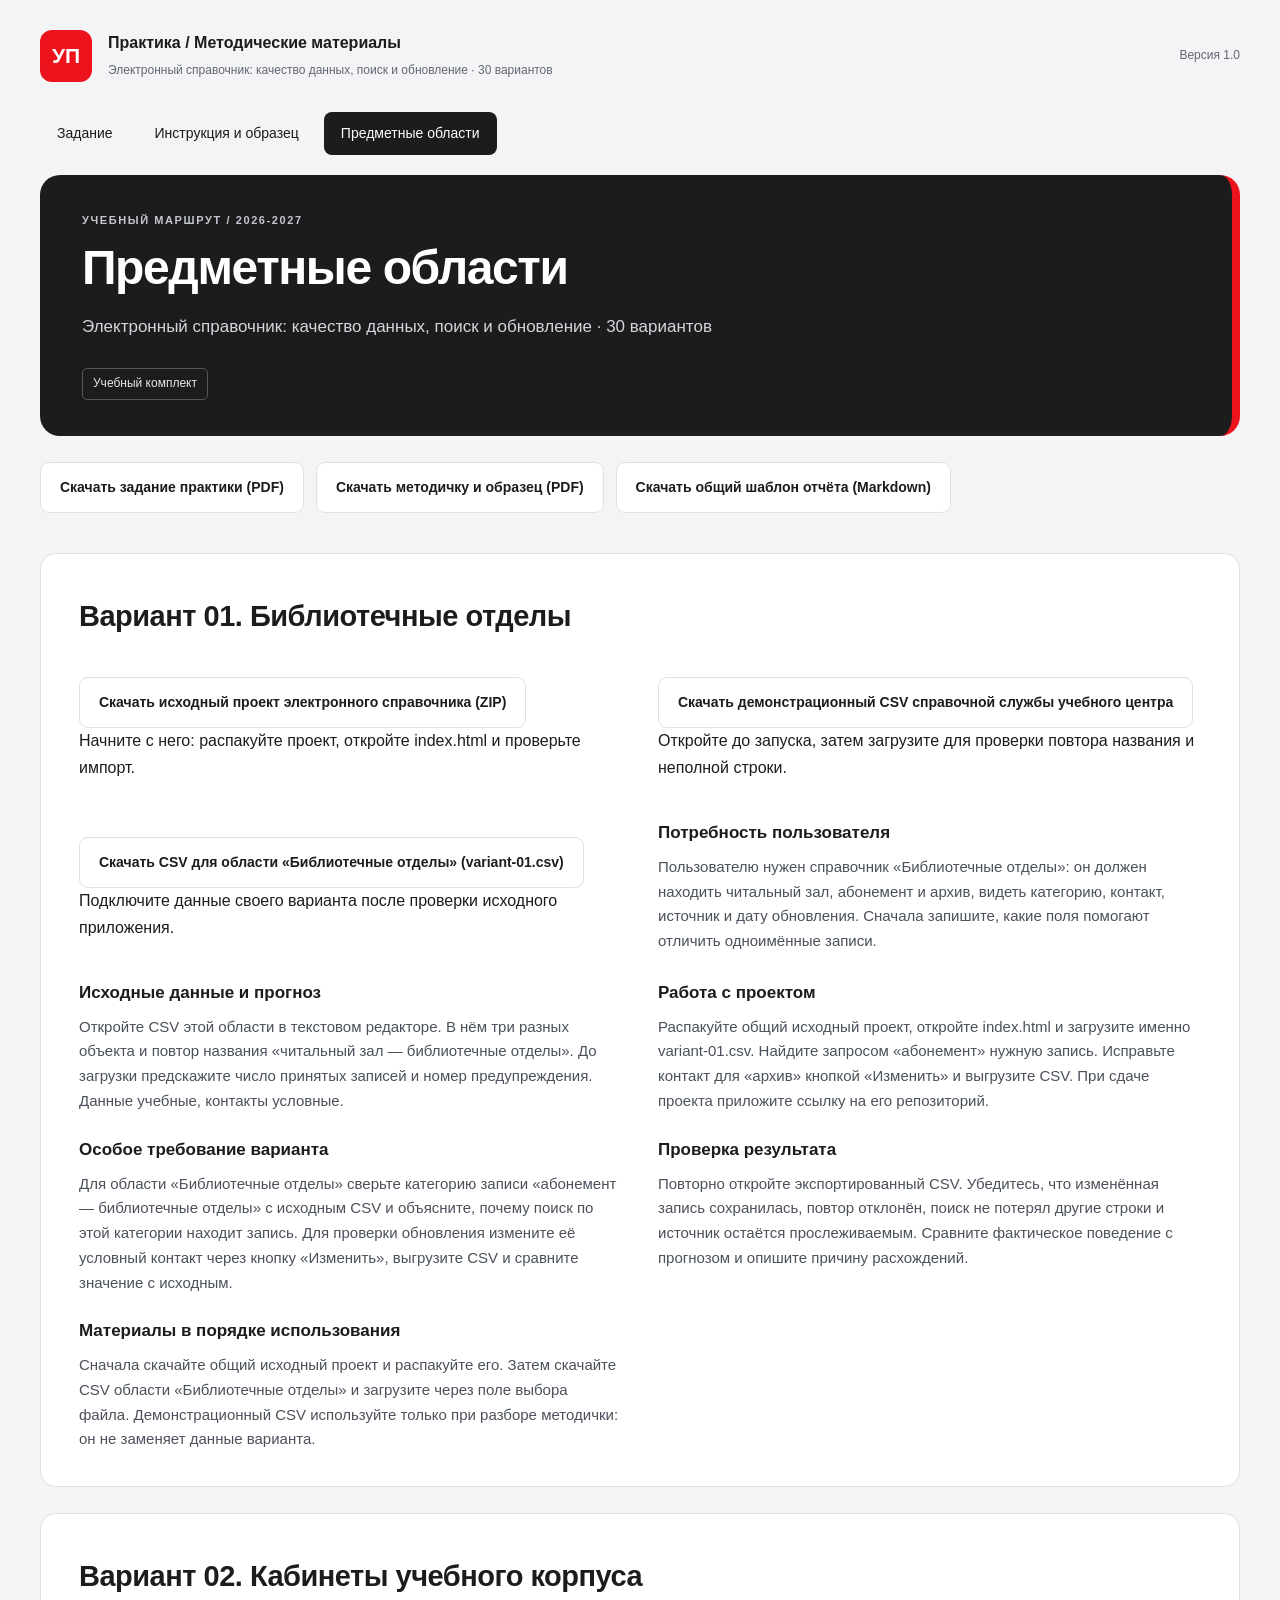
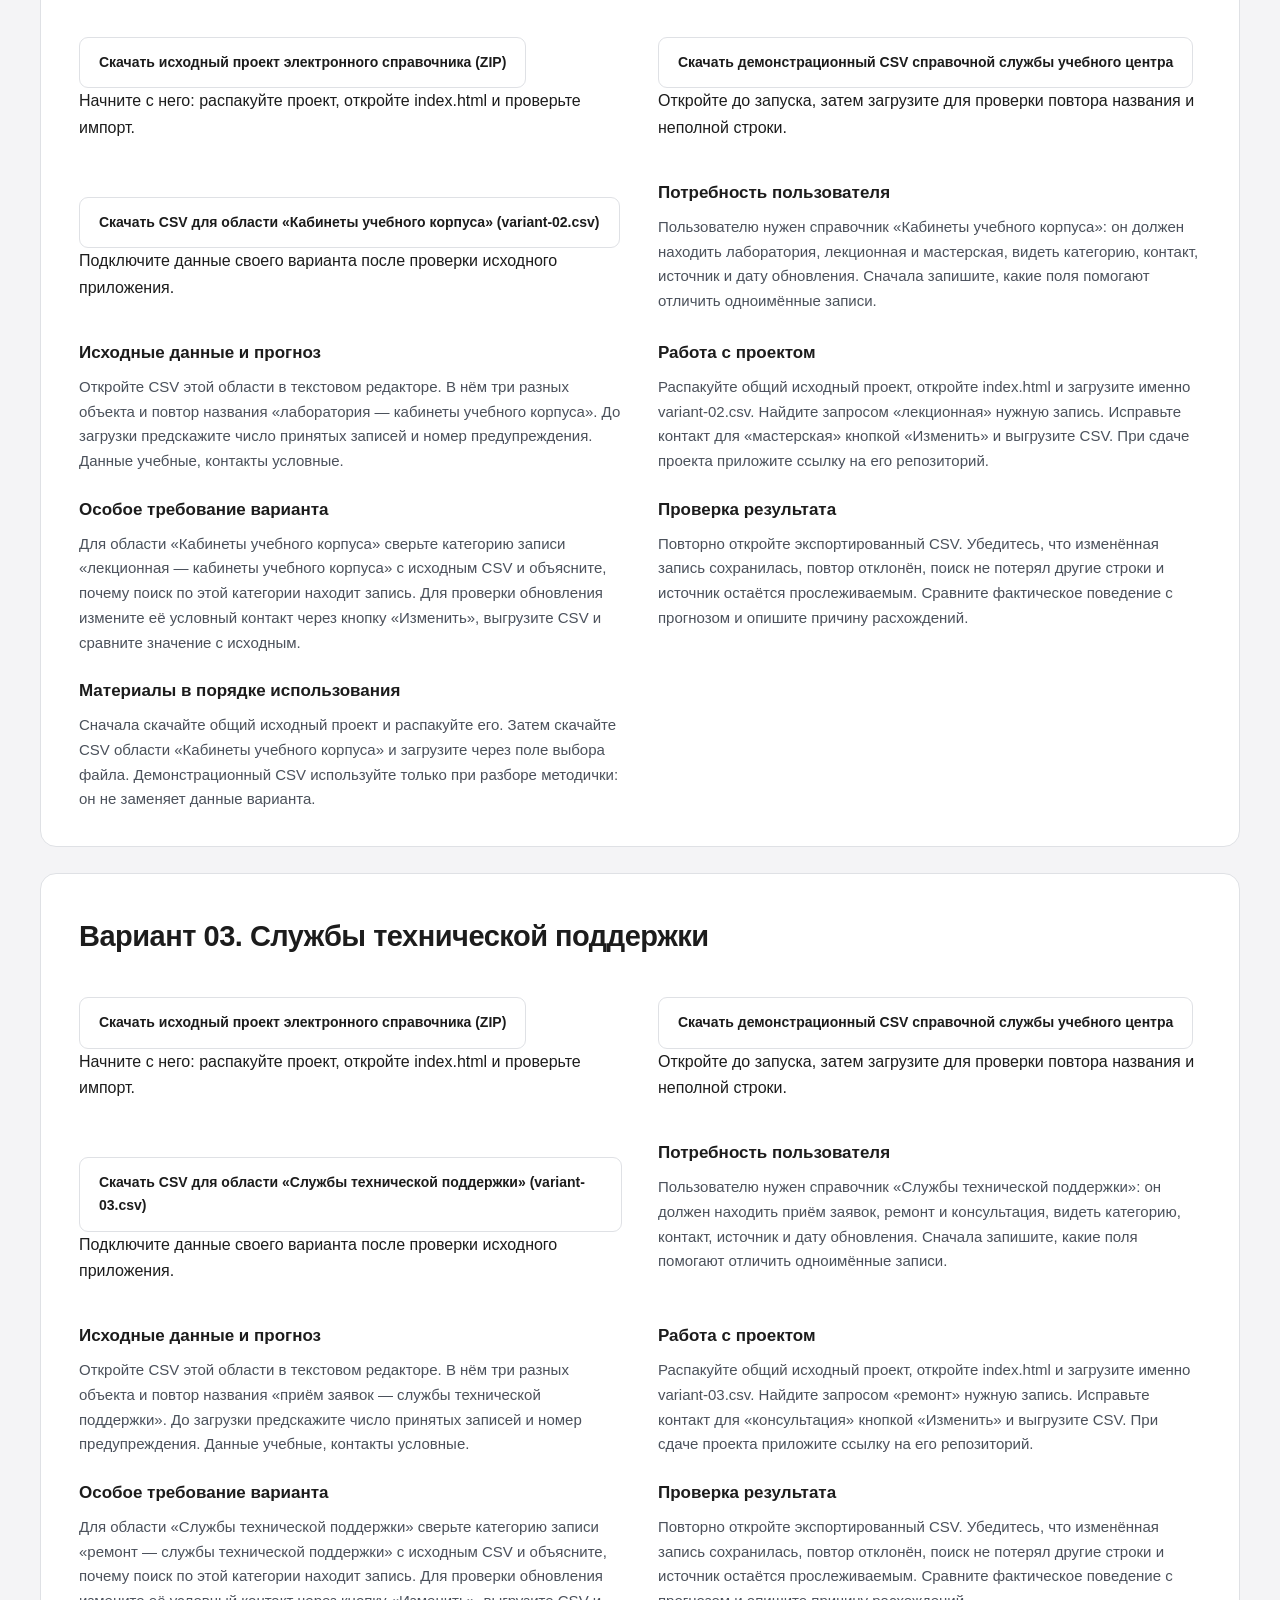
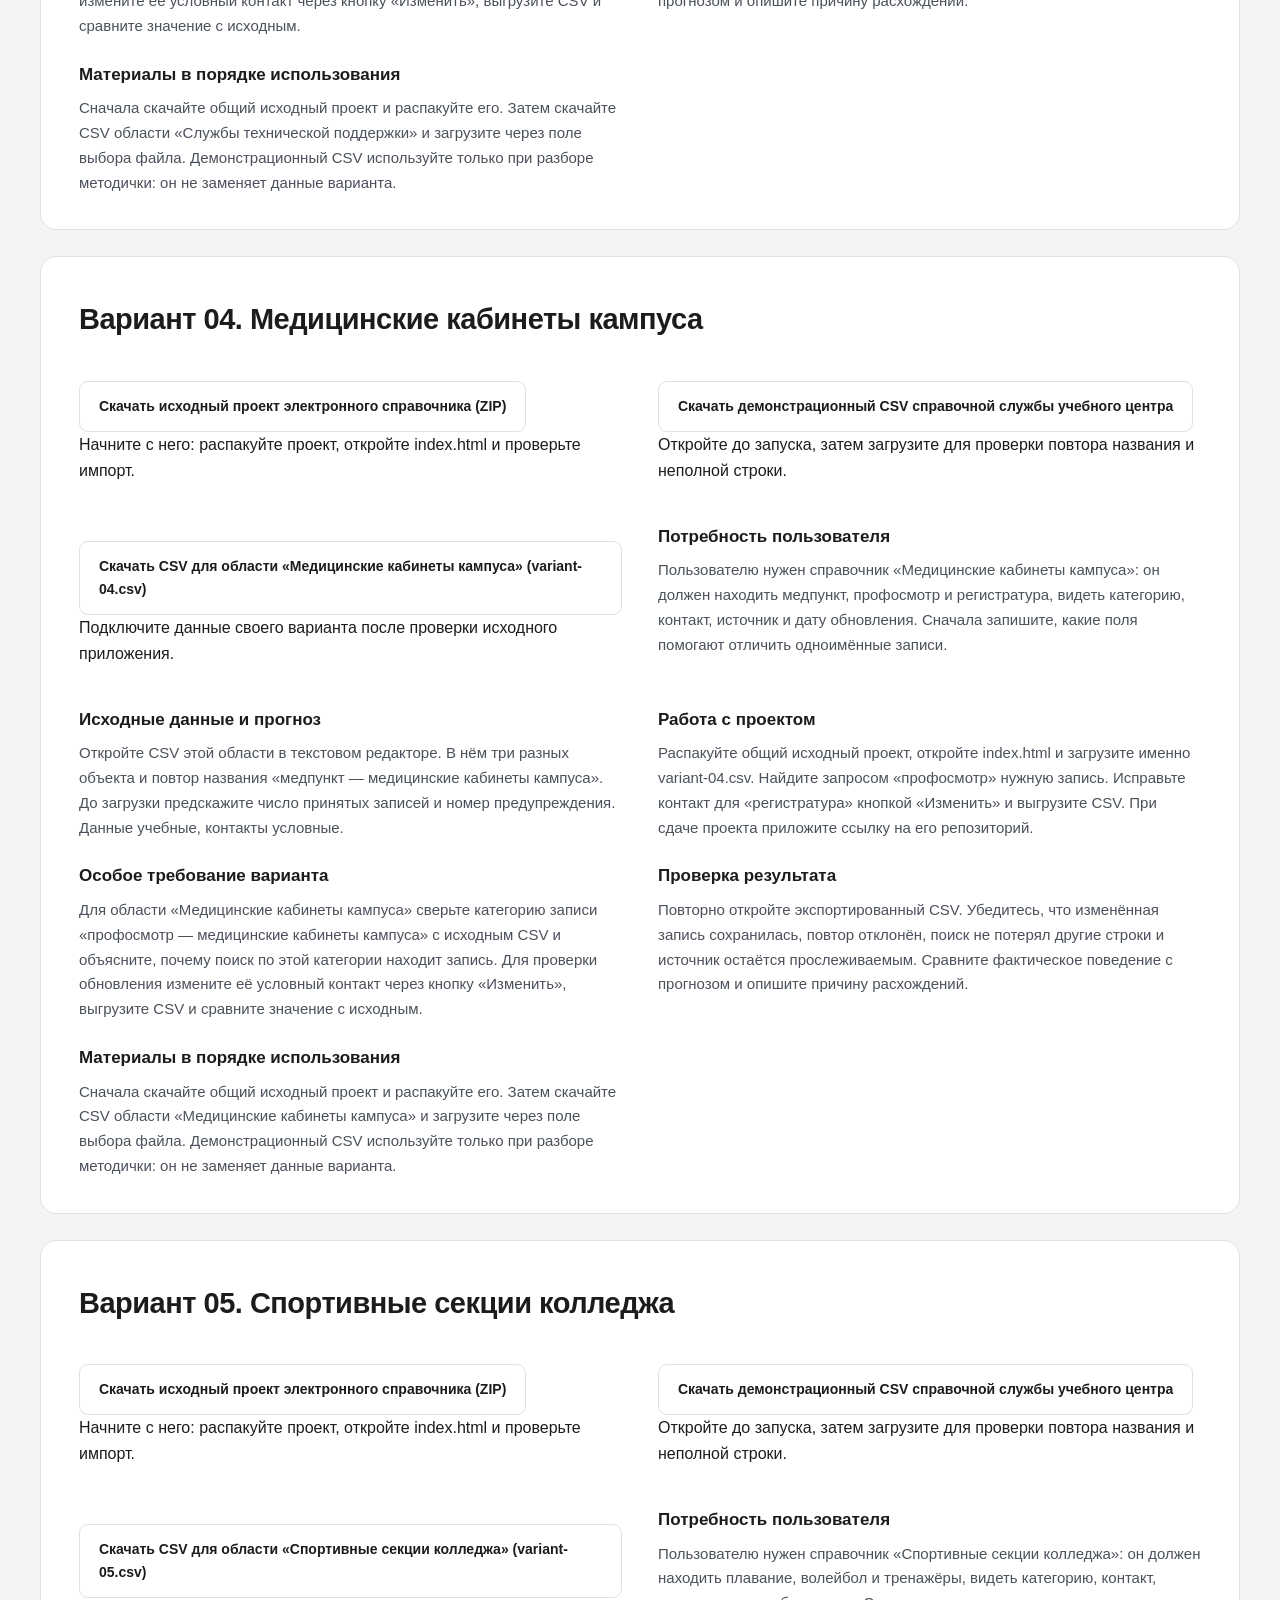
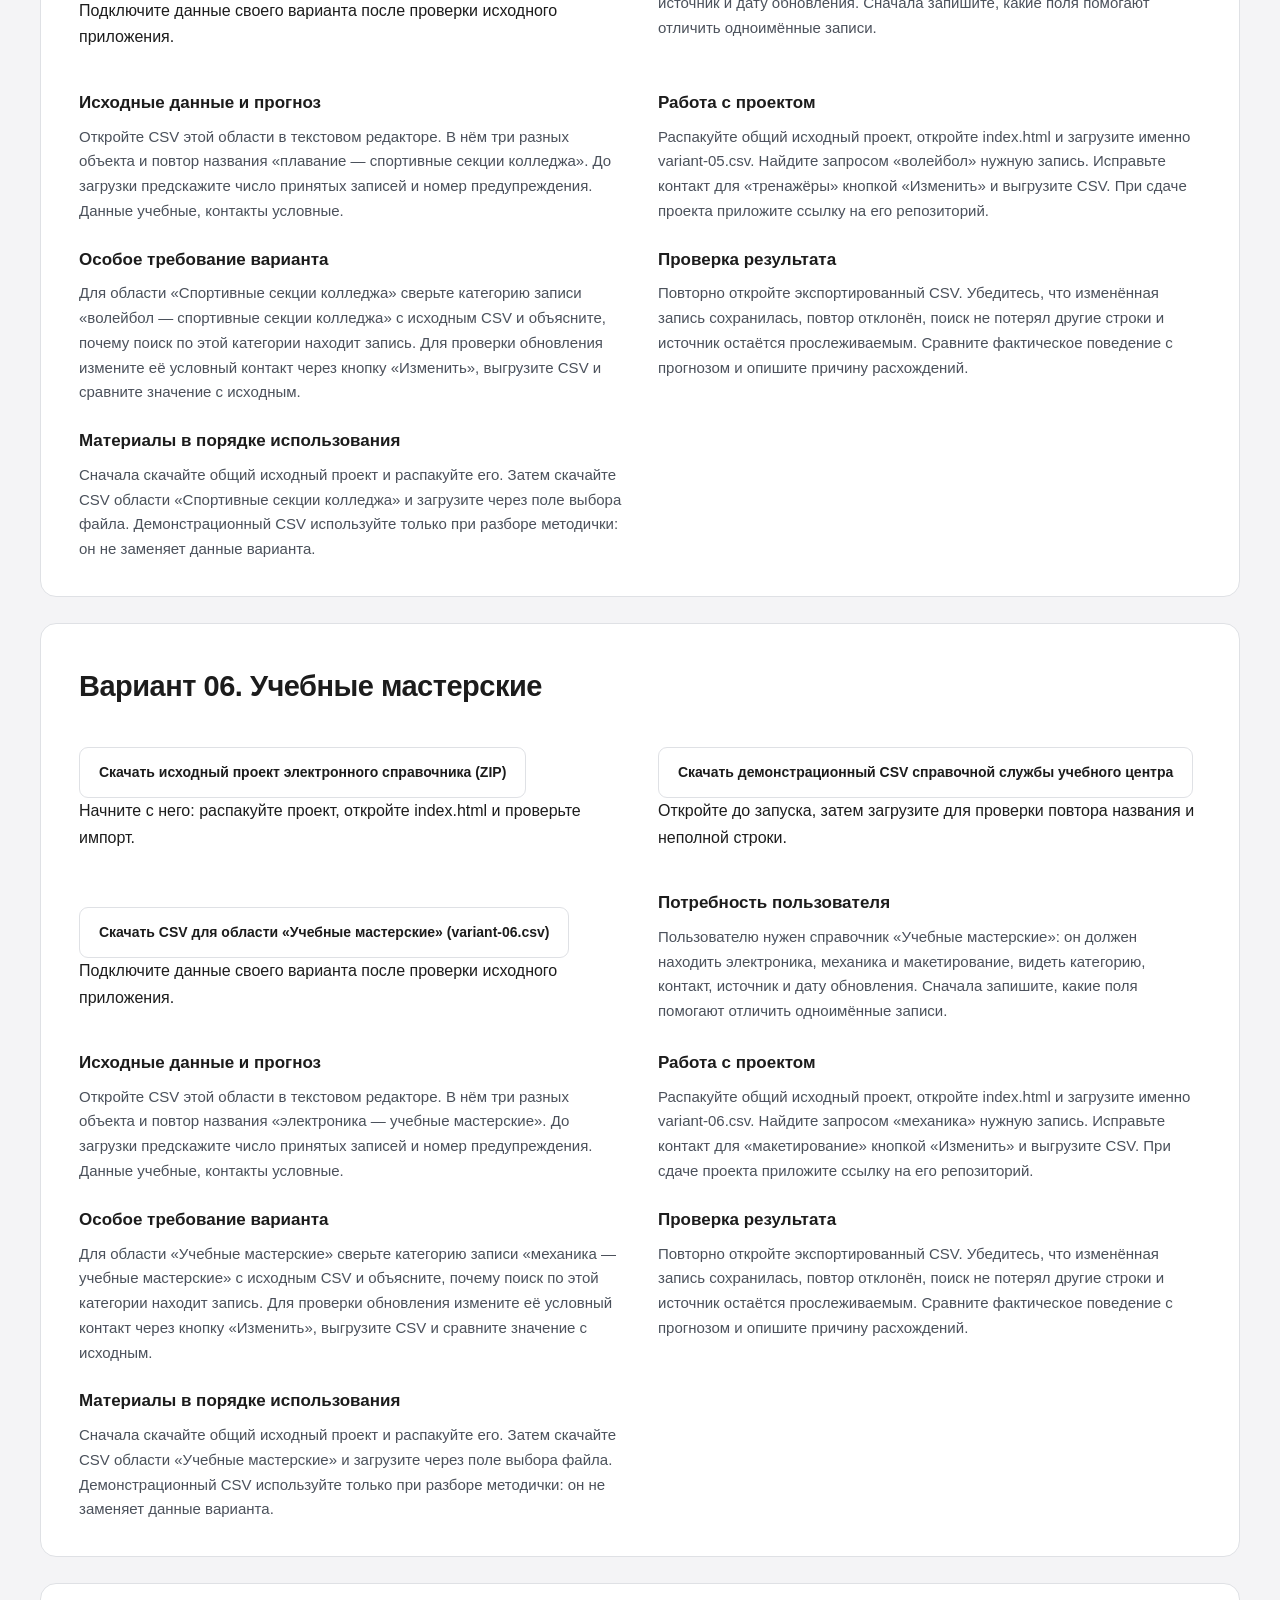
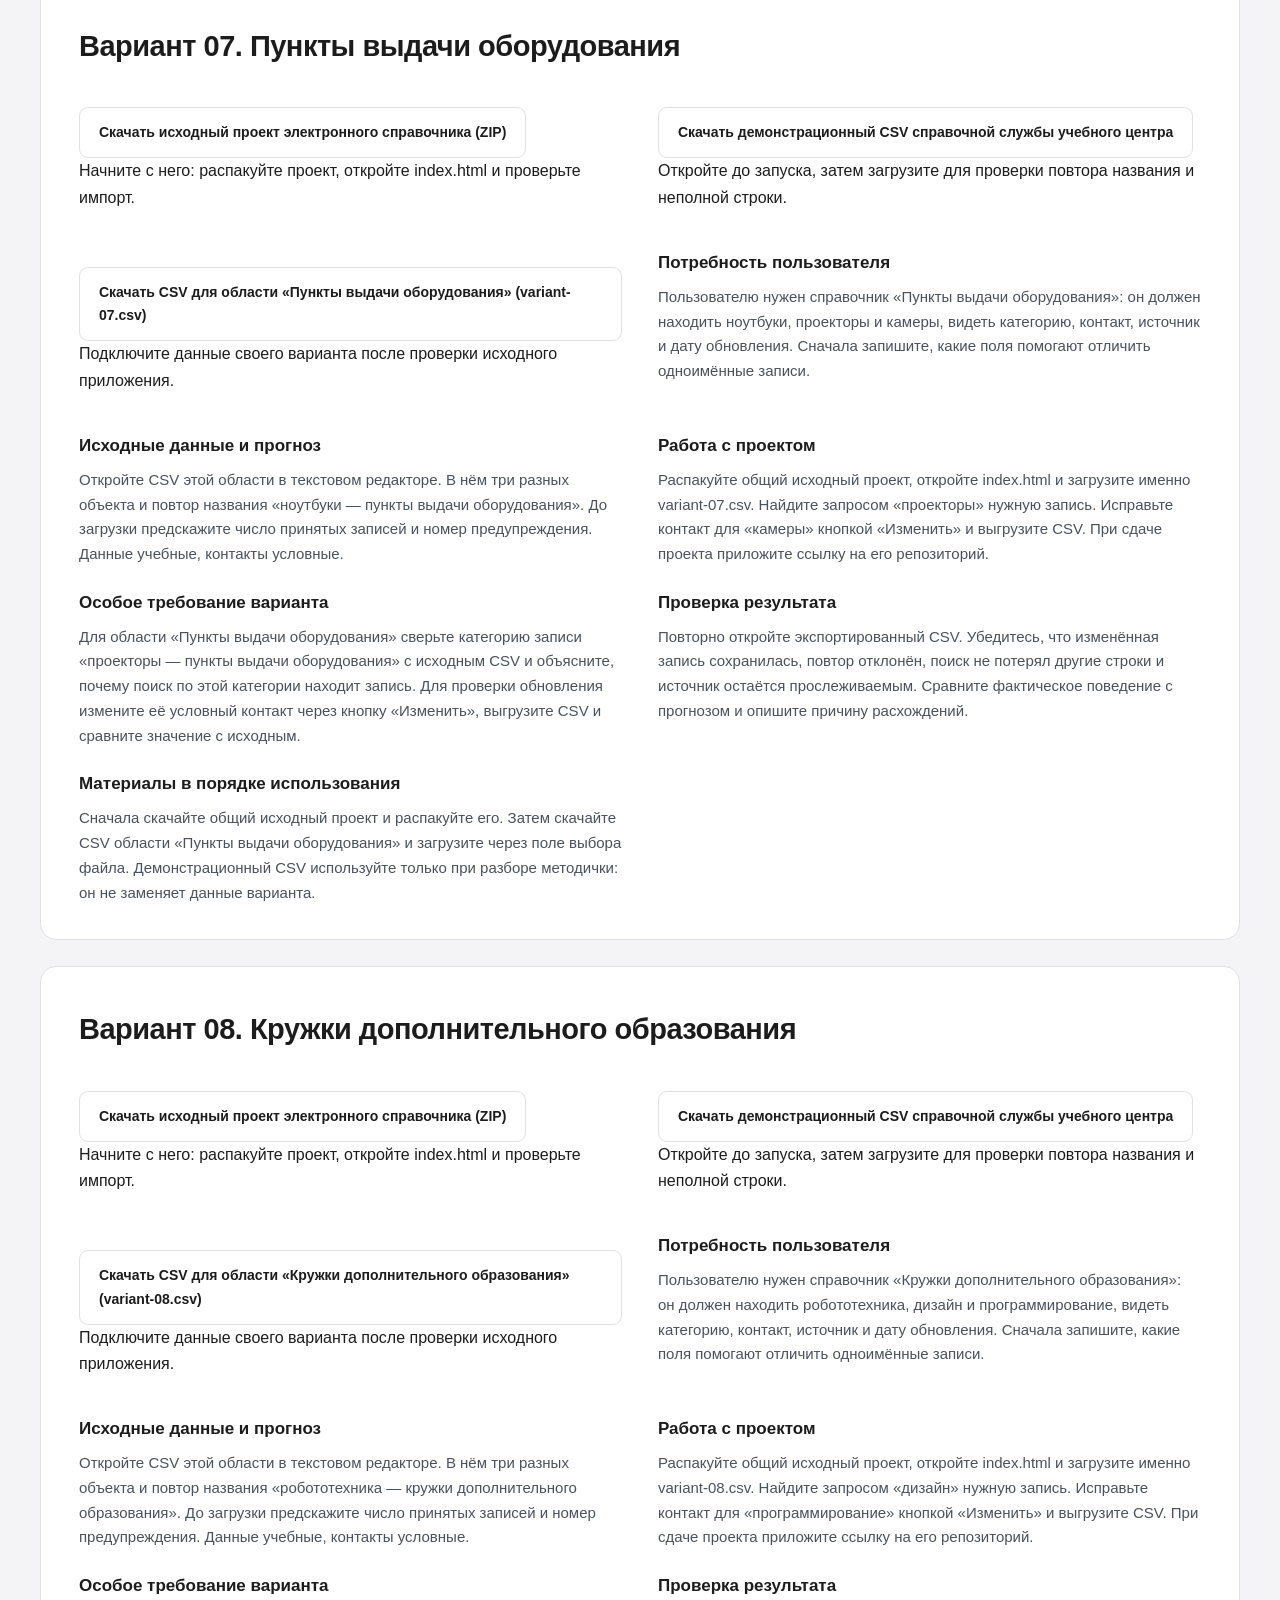
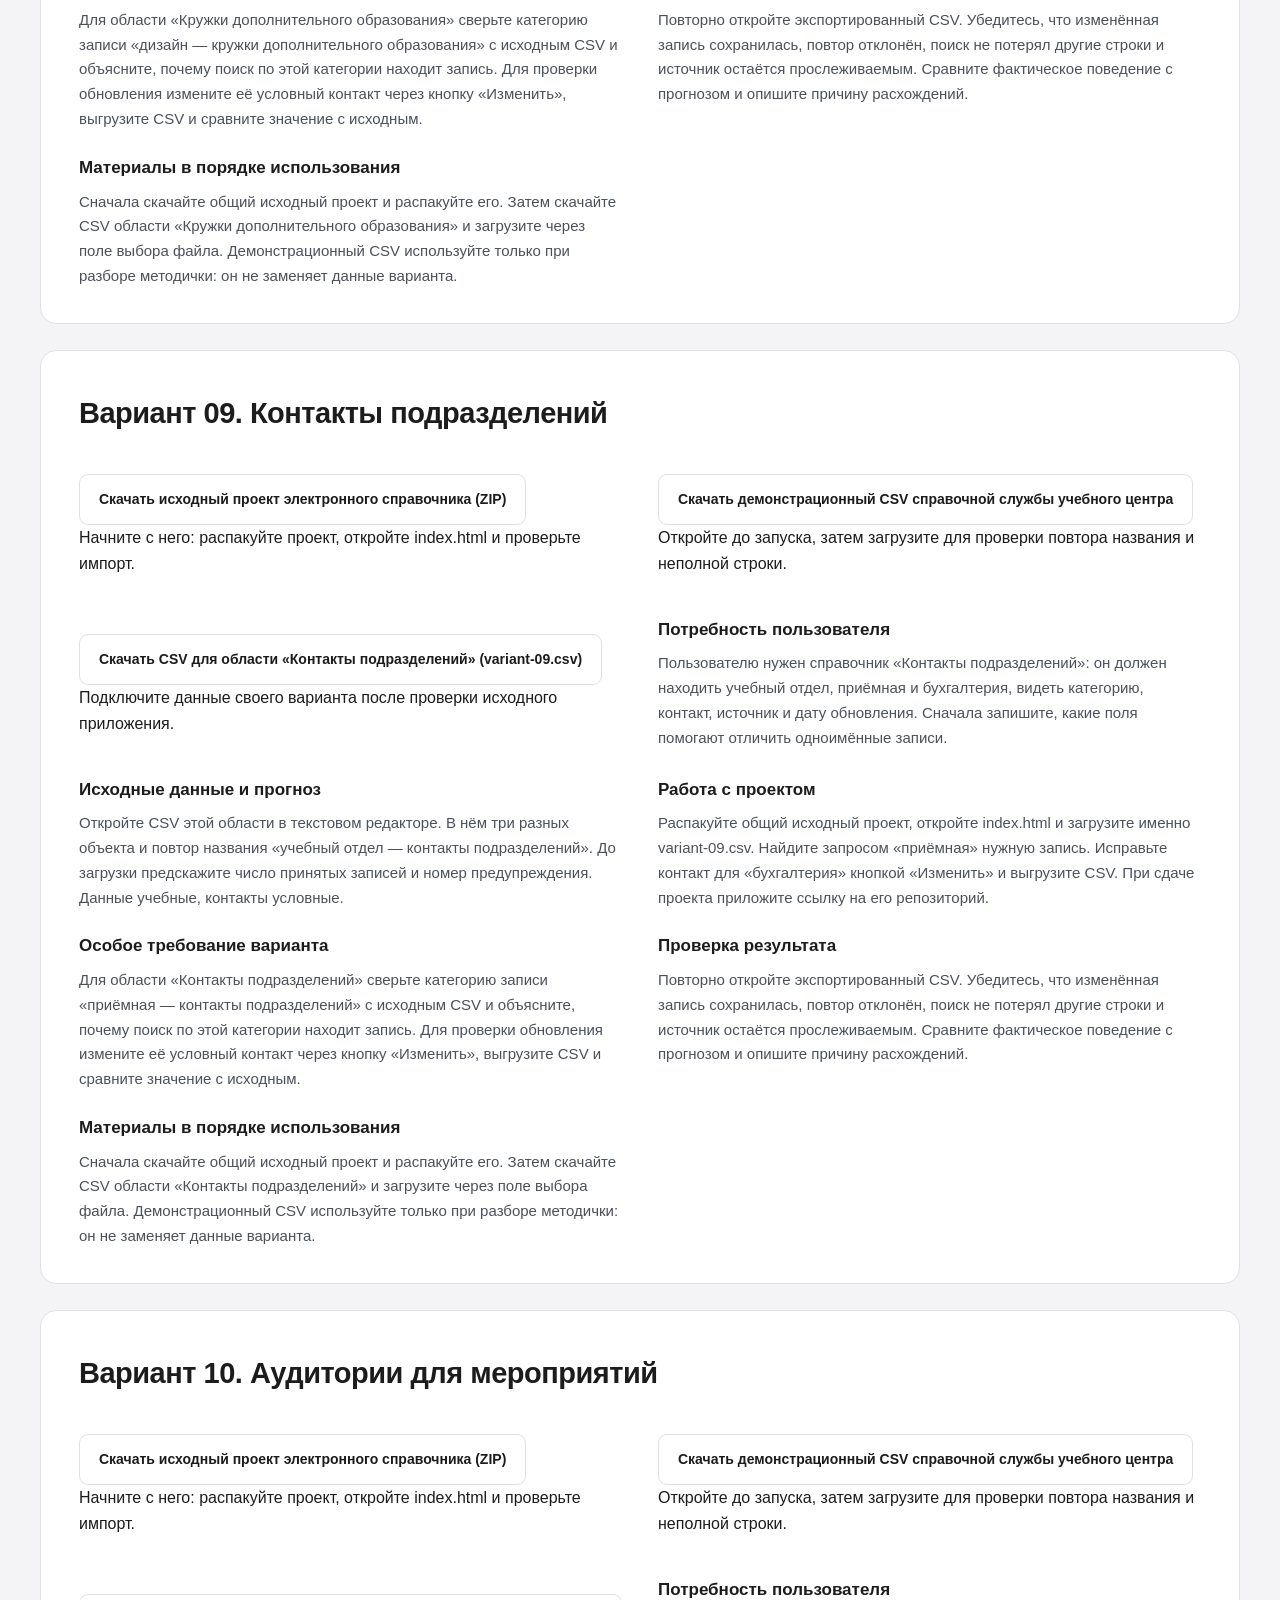
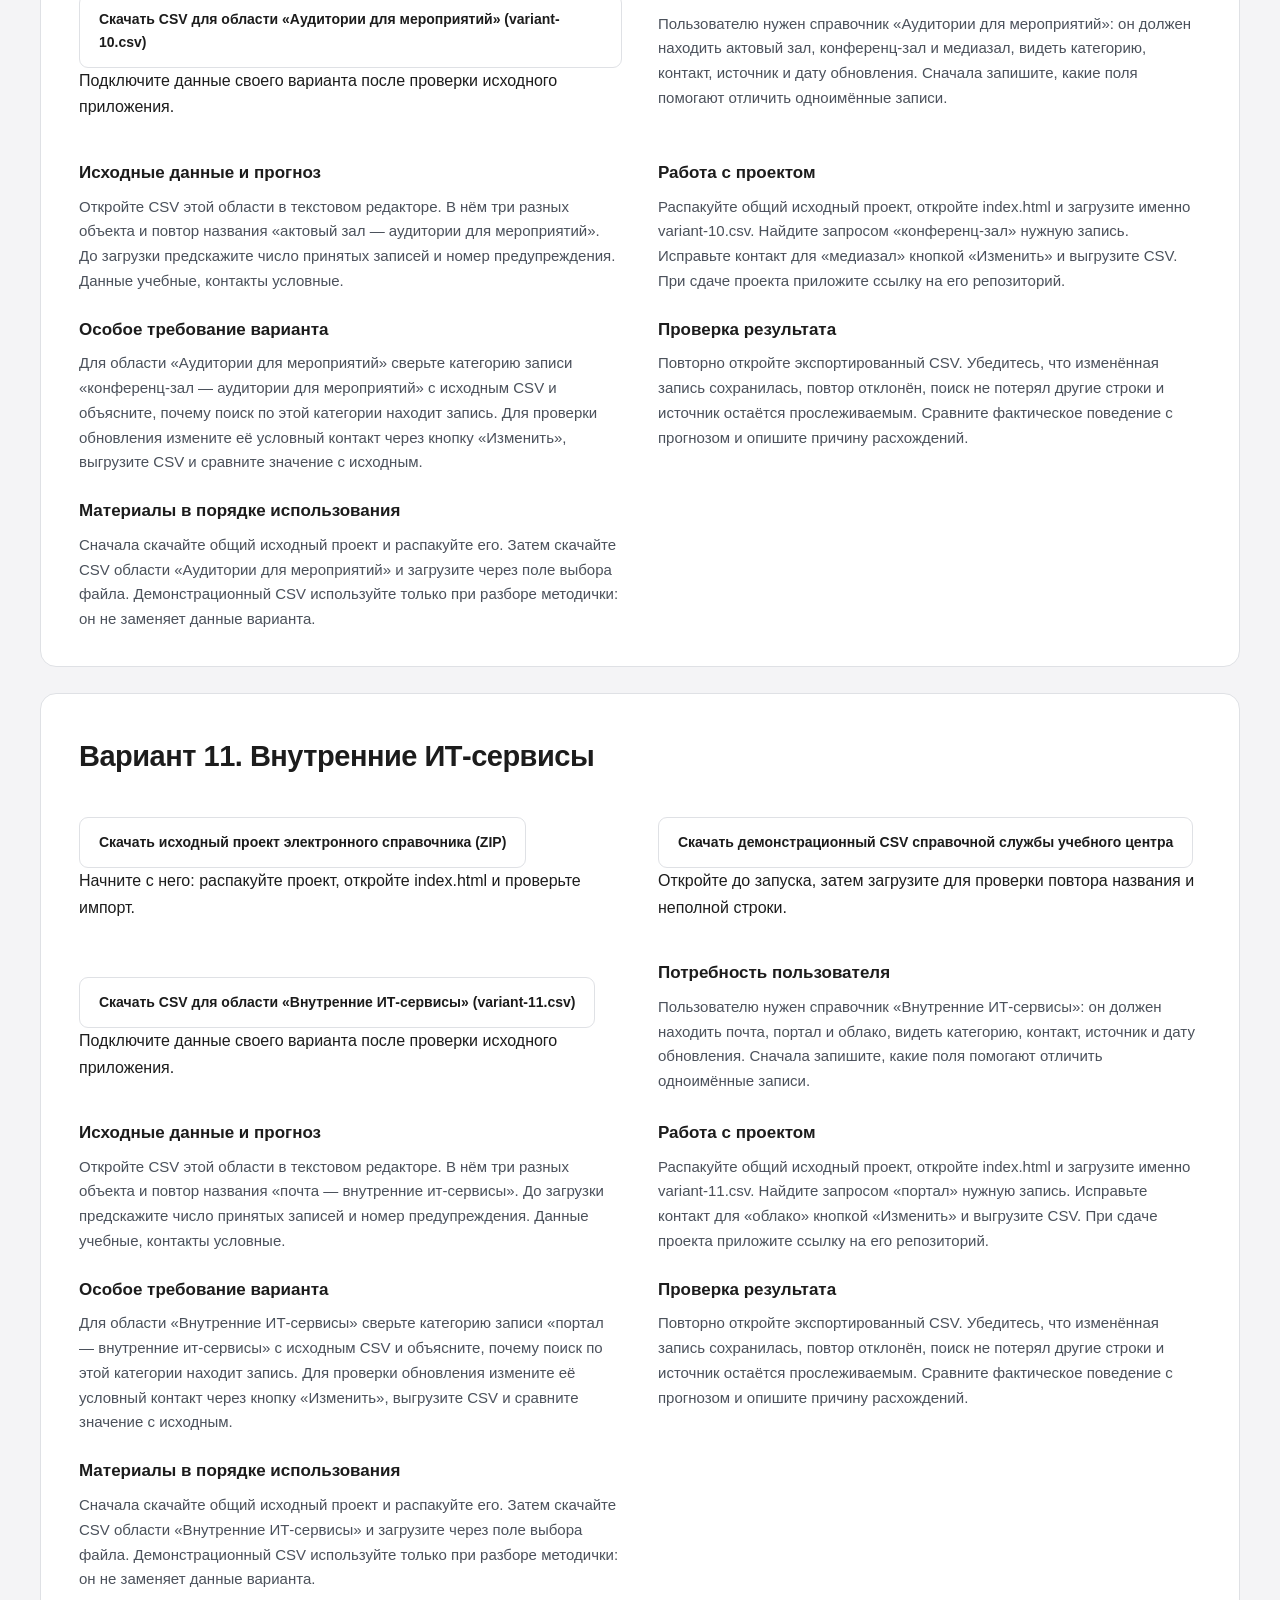
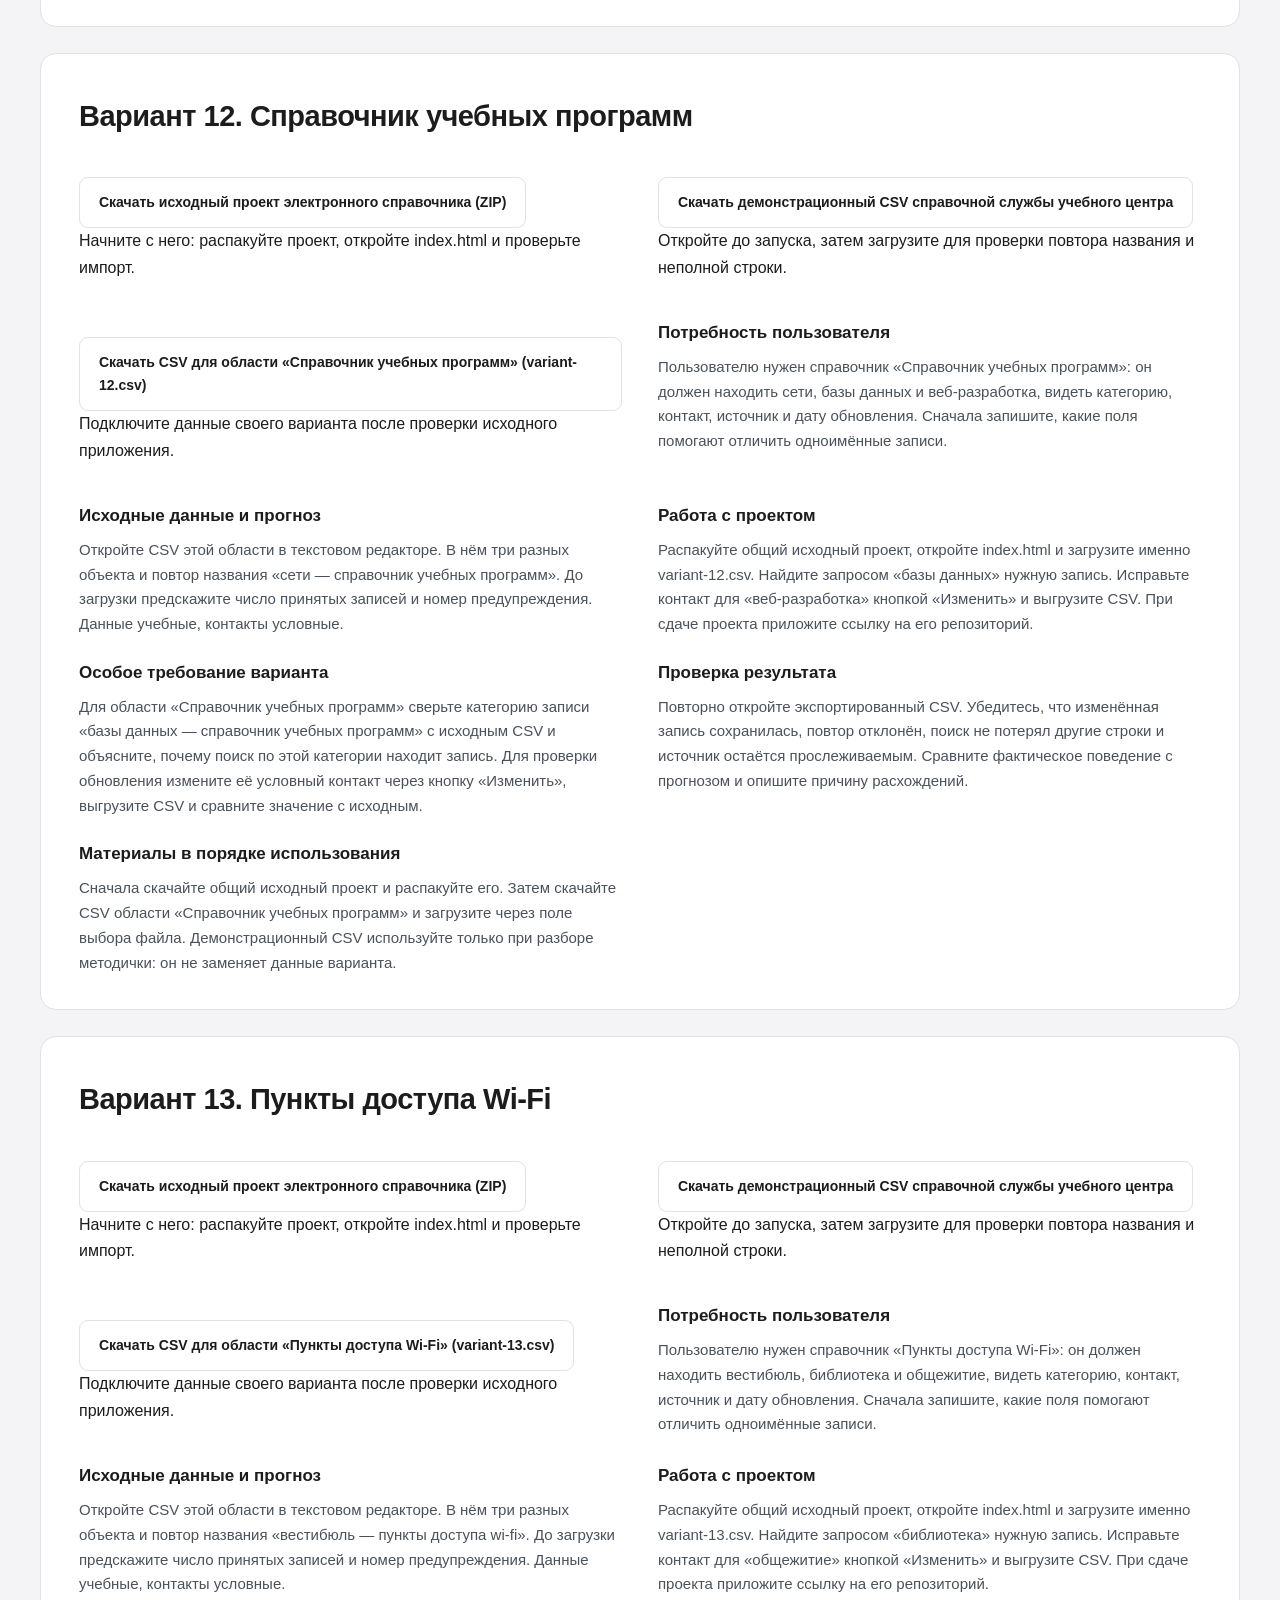
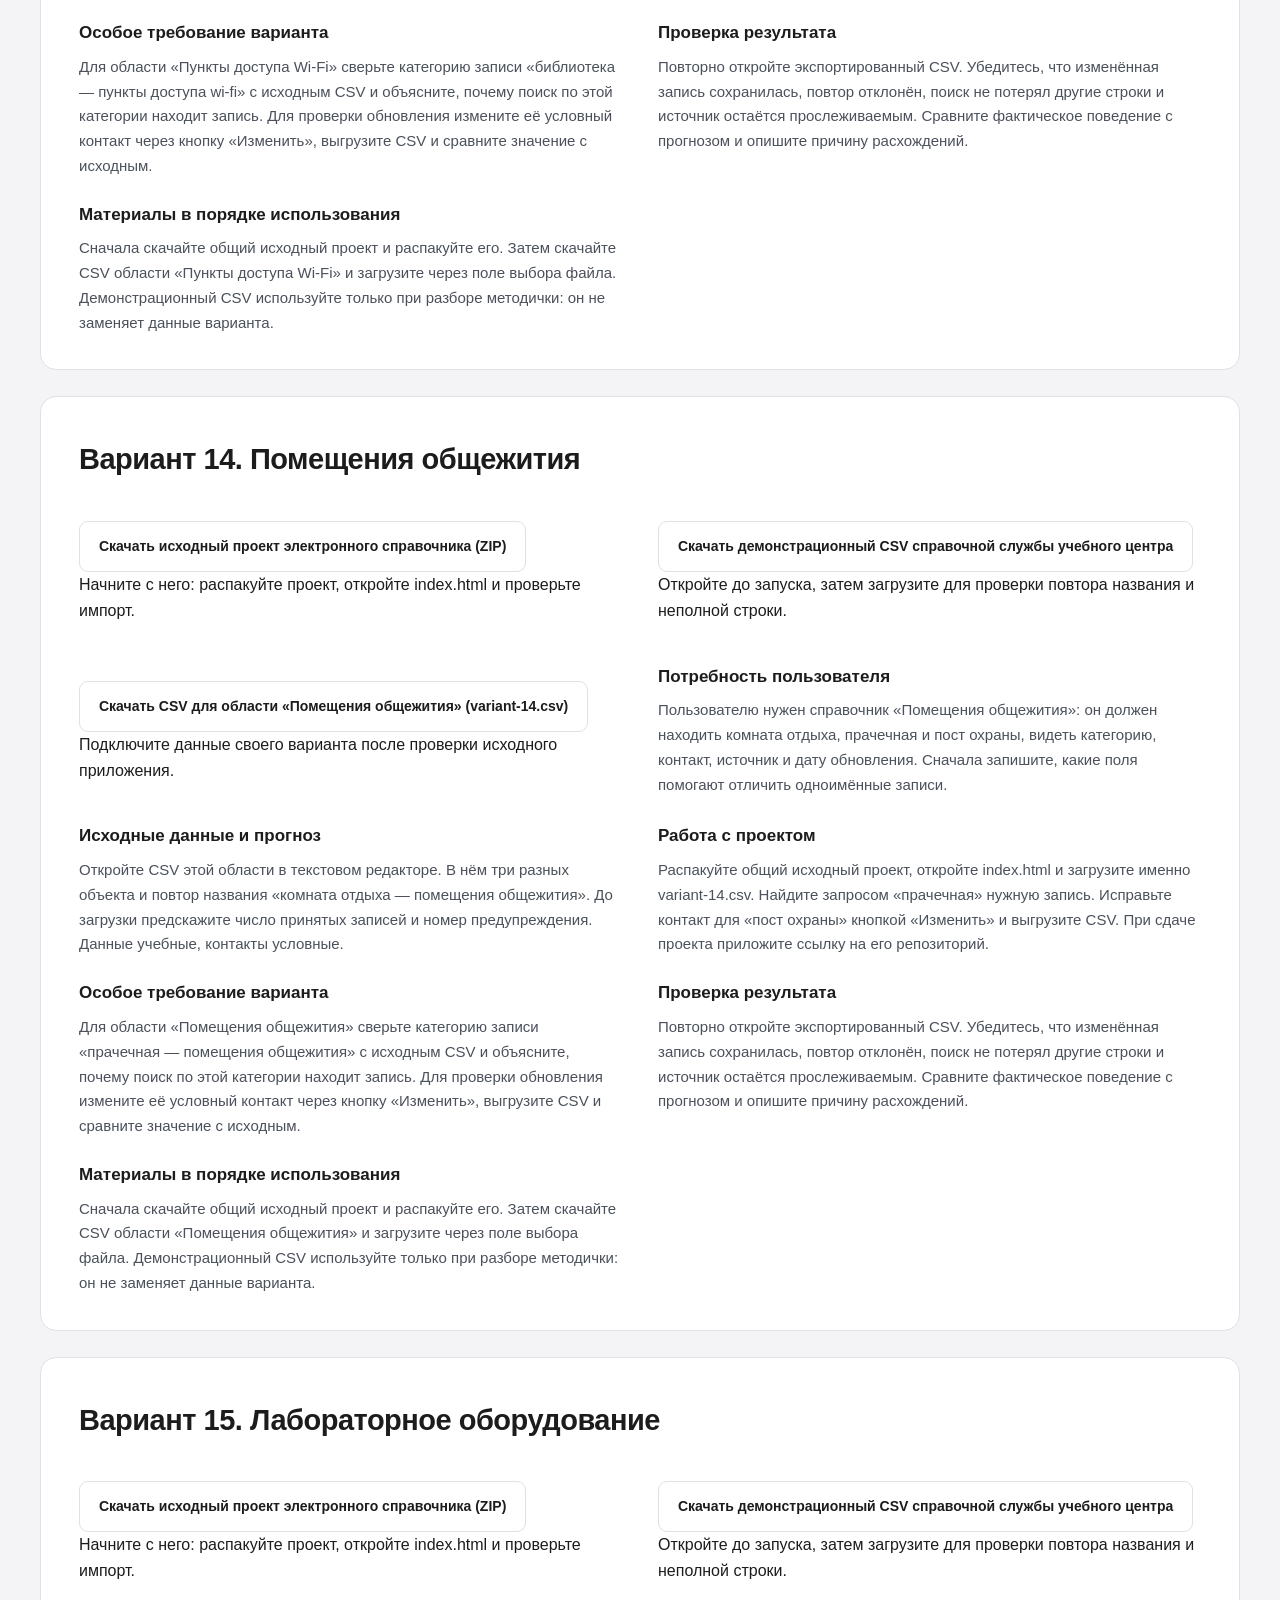
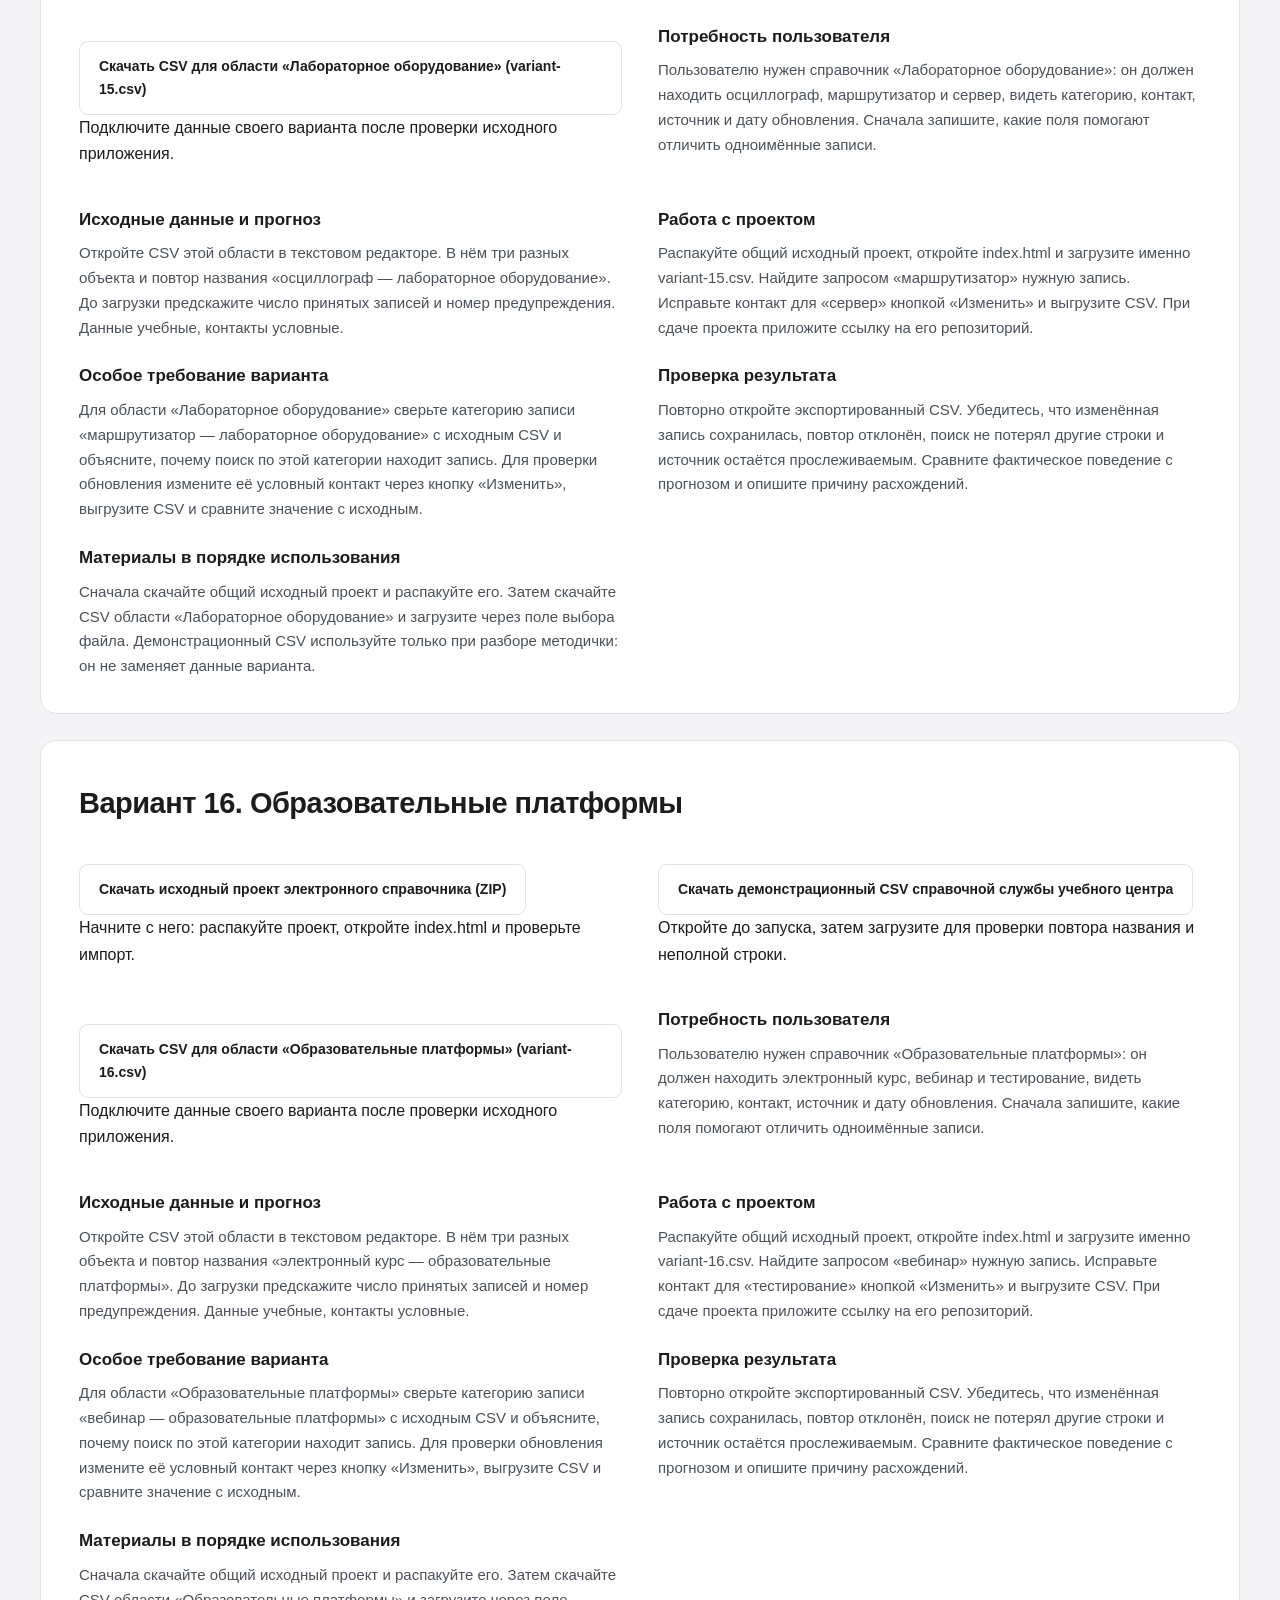
==== site/areas.html @ ffaff3a7 "Publish UP.03.01 electronic directory practice" ====
<!doctype html><html lang="ru"><head><meta charset="utf-8"><meta name="viewport" content="width=device-width,initial-scale=1"><title>Предметные области</title><link rel="icon" href="assets/favicon.svg"><link rel="stylesheet" href="assets/style.css"></head><body><a class="skip" href="#main">Перейти к содержанию</a><header class="shell top"><a class="brand" href="index.html"><span class="emblem">УП</span><span><strong>Практика / Методические материалы</strong><small>Электронный справочник: качество данных, поиск и обновление · 30 вариантов</small></span></a><span class="version">Версия 1.0</span></header><div class="shell"><nav><a href="index.html" >Задание</a><a href="lessons.html" >Инструкция и образец</a><a href="areas.html" aria-current=page>Предметные области</a></nav><main id="main"><section class="hero"><p class="eyebrow">Учебный маршрут / 2026-2027</p><h1>Предметные области</h1><p>Электронный справочник: качество данных, поиск и обновление · 30 вариантов</p><span class="badge">Учебный комплект</span></section><div class="downloads"><a class="button" href="downloads/assignment.pdf">Скачать задание практики (PDF)</a><a class="button" href="downloads/guide.pdf">Скачать методичку и образец (PDF)</a><a class="button" href="downloads/report-template.md">Скачать общий шаблон отчёта (Markdown)</a></div><article class="lesson" id="variant-01"><p class="eyebrow"></p><h2>Вариант 01. Библиотечные отделы</h2><div class="blocks"><p class="block"><a class="button" href="downloads/Directory-source.zip">Скачать исходный проект электронного справочника (ZIP)</a><br>Начните с него: распакуйте проект, откройте index.html и проверьте импорт.</p><p class="block"><a class="button" href="downloads/demo.csv">Скачать демонстрационный CSV справочной службы учебного центра</a><br>Откройте до запуска, затем загрузите для проверки повтора названия и неполной строки.</p><p class="block"><a class="button" href="downloads/variant-01.csv">Скачать CSV для области «Библиотечные отделы» (variant-01.csv)</a><br>Подключите данные своего варианта после проверки исходного приложения.</p><section class="block text"><h3>Потребность пользователя</h3><p>Пользователю нужен справочник «Библиотечные отделы»: он должен находить читальный зал, абонемент и архив, видеть категорию, контакт, источник и дату обновления. Сначала запишите, какие поля помогают отличить одноимённые записи.</p></section><section class="block text"><h3>Исходные данные и прогноз</h3><p>Откройте CSV этой области в текстовом редакторе. В нём три разных объекта и повтор названия «читальный зал — библиотечные отделы». До загрузки предскажите число принятых записей и номер предупреждения. Данные учебные, контакты условные.</p></section><section class="block text"><h3>Работа с проектом</h3><p>Распакуйте общий исходный проект, откройте index.html и загрузите именно variant-01.csv. Найдите запросом «абонемент» нужную запись. Исправьте контакт для «архив» кнопкой «Изменить» и выгрузите CSV. При сдаче проекта приложите ссылку на его репозиторий.</p></section><section class="block text"><h3>Особое требование варианта</h3><p>Для области «Библиотечные отделы» сверьте категорию записи «абонемент — библиотечные отделы» с исходным CSV и объясните, почему поиск по этой категории находит запись. Для проверки обновления измените её условный контакт через кнопку «Изменить», выгрузите CSV и сравните значение с исходным.</p></section><section class="block text"><h3>Проверка результата</h3><p>Повторно откройте экспортированный CSV. Убедитесь, что изменённая запись сохранилась, повтор отклонён, поиск не потерял другие строки и источник остаётся прослеживаемым. Сравните фактическое поведение с прогнозом и опишите причину расхождений.</p></section><section class="block text"><h3>Материалы в порядке использования</h3><p>Сначала скачайте общий исходный проект и распакуйте его. Затем скачайте CSV области «Библиотечные отделы» и загрузите через поле выбора файла. Демонстрационный CSV используйте только при разборе методички: он не заменяет данные варианта.</p></section></div></article><article class="lesson" id="variant-02"><p class="eyebrow"></p><h2>Вариант 02. Кабинеты учебного корпуса</h2><div class="blocks"><p class="block"><a class="button" href="downloads/Directory-source.zip">Скачать исходный проект электронного справочника (ZIP)</a><br>Начните с него: распакуйте проект, откройте index.html и проверьте импорт.</p><p class="block"><a class="button" href="downloads/demo.csv">Скачать демонстрационный CSV справочной службы учебного центра</a><br>Откройте до запуска, затем загрузите для проверки повтора названия и неполной строки.</p><p class="block"><a class="button" href="downloads/variant-02.csv">Скачать CSV для области «Кабинеты учебного корпуса» (variant-02.csv)</a><br>Подключите данные своего варианта после проверки исходного приложения.</p><section class="block text"><h3>Потребность пользователя</h3><p>Пользователю нужен справочник «Кабинеты учебного корпуса»: он должен находить лаборатория, лекционная и мастерская, видеть категорию, контакт, источник и дату обновления. Сначала запишите, какие поля помогают отличить одноимённые записи.</p></section><section class="block text"><h3>Исходные данные и прогноз</h3><p>Откройте CSV этой области в текстовом редакторе. В нём три разных объекта и повтор названия «лаборатория — кабинеты учебного корпуса». До загрузки предскажите число принятых записей и номер предупреждения. Данные учебные, контакты условные.</p></section><section class="block text"><h3>Работа с проектом</h3><p>Распакуйте общий исходный проект, откройте index.html и загрузите именно variant-02.csv. Найдите запросом «лекционная» нужную запись. Исправьте контакт для «мастерская» кнопкой «Изменить» и выгрузите CSV. При сдаче проекта приложите ссылку на его репозиторий.</p></section><section class="block text"><h3>Особое требование варианта</h3><p>Для области «Кабинеты учебного корпуса» сверьте категорию записи «лекционная — кабинеты учебного корпуса» с исходным CSV и объясните, почему поиск по этой категории находит запись. Для проверки обновления измените её условный контакт через кнопку «Изменить», выгрузите CSV и сравните значение с исходным.</p></section><section class="block text"><h3>Проверка результата</h3><p>Повторно откройте экспортированный CSV. Убедитесь, что изменённая запись сохранилась, повтор отклонён, поиск не потерял другие строки и источник остаётся прослеживаемым. Сравните фактическое поведение с прогнозом и опишите причину расхождений.</p></section><section class="block text"><h3>Материалы в порядке использования</h3><p>Сначала скачайте общий исходный проект и распакуйте его. Затем скачайте CSV области «Кабинеты учебного корпуса» и загрузите через поле выбора файла. Демонстрационный CSV используйте только при разборе методички: он не заменяет данные варианта.</p></section></div></article><article class="lesson" id="variant-03"><p class="eyebrow"></p><h2>Вариант 03. Службы технической поддержки</h2><div class="blocks"><p class="block"><a class="button" href="downloads/Directory-source.zip">Скачать исходный проект электронного справочника (ZIP)</a><br>Начните с него: распакуйте проект, откройте index.html и проверьте импорт.</p><p class="block"><a class="button" href="downloads/demo.csv">Скачать демонстрационный CSV справочной службы учебного центра</a><br>Откройте до запуска, затем загрузите для проверки повтора названия и неполной строки.</p><p class="block"><a class="button" href="downloads/variant-03.csv">Скачать CSV для области «Службы технической поддержки» (variant-03.csv)</a><br>Подключите данные своего варианта после проверки исходного приложения.</p><section class="block text"><h3>Потребность пользователя</h3><p>Пользователю нужен справочник «Службы технической поддержки»: он должен находить приём заявок, ремонт и консультация, видеть категорию, контакт, источник и дату обновления. Сначала запишите, какие поля помогают отличить одноимённые записи.</p></section><section class="block text"><h3>Исходные данные и прогноз</h3><p>Откройте CSV этой области в текстовом редакторе. В нём три разных объекта и повтор названия «приём заявок — службы технической поддержки». До загрузки предскажите число принятых записей и номер предупреждения. Данные учебные, контакты условные.</p></section><section class="block text"><h3>Работа с проектом</h3><p>Распакуйте общий исходный проект, откройте index.html и загрузите именно variant-03.csv. Найдите запросом «ремонт» нужную запись. Исправьте контакт для «консультация» кнопкой «Изменить» и выгрузите CSV. При сдаче проекта приложите ссылку на его репозиторий.</p></section><section class="block text"><h3>Особое требование варианта</h3><p>Для области «Службы технической поддержки» сверьте категорию записи «ремонт — службы технической поддержки» с исходным CSV и объясните, почему поиск по этой категории находит запись. Для проверки обновления измените её условный контакт через кнопку «Изменить», выгрузите CSV и сравните значение с исходным.</p></section><section class="block text"><h3>Проверка результата</h3><p>Повторно откройте экспортированный CSV. Убедитесь, что изменённая запись сохранилась, повтор отклонён, поиск не потерял другие строки и источник остаётся прослеживаемым. Сравните фактическое поведение с прогнозом и опишите причину расхождений.</p></section><section class="block text"><h3>Материалы в порядке использования</h3><p>Сначала скачайте общий исходный проект и распакуйте его. Затем скачайте CSV области «Службы технической поддержки» и загрузите через поле выбора файла. Демонстрационный CSV используйте только при разборе методички: он не заменяет данные варианта.</p></section></div></article><article class="lesson" id="variant-04"><p class="eyebrow"></p><h2>Вариант 04. Медицинские кабинеты кампуса</h2><div class="blocks"><p class="block"><a class="button" href="downloads/Directory-source.zip">Скачать исходный проект электронного справочника (ZIP)</a><br>Начните с него: распакуйте проект, откройте index.html и проверьте импорт.</p><p class="block"><a class="button" href="downloads/demo.csv">Скачать демонстрационный CSV справочной службы учебного центра</a><br>Откройте до запуска, затем загрузите для проверки повтора названия и неполной строки.</p><p class="block"><a class="button" href="downloads/variant-04.csv">Скачать CSV для области «Медицинские кабинеты кампуса» (variant-04.csv)</a><br>Подключите данные своего варианта после проверки исходного приложения.</p><section class="block text"><h3>Потребность пользователя</h3><p>Пользователю нужен справочник «Медицинские кабинеты кампуса»: он должен находить медпункт, профосмотр и регистратура, видеть категорию, контакт, источник и дату обновления. Сначала запишите, какие поля помогают отличить одноимённые записи.</p></section><section class="block text"><h3>Исходные данные и прогноз</h3><p>Откройте CSV этой области в текстовом редакторе. В нём три разных объекта и повтор названия «медпункт — медицинские кабинеты кампуса». До загрузки предскажите число принятых записей и номер предупреждения. Данные учебные, контакты условные.</p></section><section class="block text"><h3>Работа с проектом</h3><p>Распакуйте общий исходный проект, откройте index.html и загрузите именно variant-04.csv. Найдите запросом «профосмотр» нужную запись. Исправьте контакт для «регистратура» кнопкой «Изменить» и выгрузите CSV. При сдаче проекта приложите ссылку на его репозиторий.</p></section><section class="block text"><h3>Особое требование варианта</h3><p>Для области «Медицинские кабинеты кампуса» сверьте категорию записи «профосмотр — медицинские кабинеты кампуса» с исходным CSV и объясните, почему поиск по этой категории находит запись. Для проверки обновления измените её условный контакт через кнопку «Изменить», выгрузите CSV и сравните значение с исходным.</p></section><section class="block text"><h3>Проверка результата</h3><p>Повторно откройте экспортированный CSV. Убедитесь, что изменённая запись сохранилась, повтор отклонён, поиск не потерял другие строки и источник остаётся прослеживаемым. Сравните фактическое поведение с прогнозом и опишите причину расхождений.</p></section><section class="block text"><h3>Материалы в порядке использования</h3><p>Сначала скачайте общий исходный проект и распакуйте его. Затем скачайте CSV области «Медицинские кабинеты кампуса» и загрузите через поле выбора файла. Демонстрационный CSV используйте только при разборе методички: он не заменяет данные варианта.</p></section></div></article><article class="lesson" id="variant-05"><p class="eyebrow"></p><h2>Вариант 05. Спортивные секции колледжа</h2><div class="blocks"><p class="block"><a class="button" href="downloads/Directory-source.zip">Скачать исходный проект электронного справочника (ZIP)</a><br>Начните с него: распакуйте проект, откройте index.html и проверьте импорт.</p><p class="block"><a class="button" href="downloads/demo.csv">Скачать демонстрационный CSV справочной службы учебного центра</a><br>Откройте до запуска, затем загрузите для проверки повтора названия и неполной строки.</p><p class="block"><a class="button" href="downloads/variant-05.csv">Скачать CSV для области «Спортивные секции колледжа» (variant-05.csv)</a><br>Подключите данные своего варианта после проверки исходного приложения.</p><section class="block text"><h3>Потребность пользователя</h3><p>Пользователю нужен справочник «Спортивные секции колледжа»: он должен находить плавание, волейбол и тренажёры, видеть категорию, контакт, источник и дату обновления. Сначала запишите, какие поля помогают отличить одноимённые записи.</p></section><section class="block text"><h3>Исходные данные и прогноз</h3><p>Откройте CSV этой области в текстовом редакторе. В нём три разных объекта и повтор названия «плавание — спортивные секции колледжа». До загрузки предскажите число принятых записей и номер предупреждения. Данные учебные, контакты условные.</p></section><section class="block text"><h3>Работа с проектом</h3><p>Распакуйте общий исходный проект, откройте index.html и загрузите именно variant-05.csv. Найдите запросом «волейбол» нужную запись. Исправьте контакт для «тренажёры» кнопкой «Изменить» и выгрузите CSV. При сдаче проекта приложите ссылку на его репозиторий.</p></section><section class="block text"><h3>Особое требование варианта</h3><p>Для области «Спортивные секции колледжа» сверьте категорию записи «волейбол — спортивные секции колледжа» с исходным CSV и объясните, почему поиск по этой категории находит запись. Для проверки обновления измените её условный контакт через кнопку «Изменить», выгрузите CSV и сравните значение с исходным.</p></section><section class="block text"><h3>Проверка результата</h3><p>Повторно откройте экспортированный CSV. Убедитесь, что изменённая запись сохранилась, повтор отклонён, поиск не потерял другие строки и источник остаётся прослеживаемым. Сравните фактическое поведение с прогнозом и опишите причину расхождений.</p></section><section class="block text"><h3>Материалы в порядке использования</h3><p>Сначала скачайте общий исходный проект и распакуйте его. Затем скачайте CSV области «Спортивные секции колледжа» и загрузите через поле выбора файла. Демонстрационный CSV используйте только при разборе методички: он не заменяет данные варианта.</p></section></div></article><article class="lesson" id="variant-06"><p class="eyebrow"></p><h2>Вариант 06. Учебные мастерские</h2><div class="blocks"><p class="block"><a class="button" href="downloads/Directory-source.zip">Скачать исходный проект электронного справочника (ZIP)</a><br>Начните с него: распакуйте проект, откройте index.html и проверьте импорт.</p><p class="block"><a class="button" href="downloads/demo.csv">Скачать демонстрационный CSV справочной службы учебного центра</a><br>Откройте до запуска, затем загрузите для проверки повтора названия и неполной строки.</p><p class="block"><a class="button" href="downloads/variant-06.csv">Скачать CSV для области «Учебные мастерские» (variant-06.csv)</a><br>Подключите данные своего варианта после проверки исходного приложения.</p><section class="block text"><h3>Потребность пользователя</h3><p>Пользователю нужен справочник «Учебные мастерские»: он должен находить электроника, механика и макетирование, видеть категорию, контакт, источник и дату обновления. Сначала запишите, какие поля помогают отличить одноимённые записи.</p></section><section class="block text"><h3>Исходные данные и прогноз</h3><p>Откройте CSV этой области в текстовом редакторе. В нём три разных объекта и повтор названия «электроника — учебные мастерские». До загрузки предскажите число принятых записей и номер предупреждения. Данные учебные, контакты условные.</p></section><section class="block text"><h3>Работа с проектом</h3><p>Распакуйте общий исходный проект, откройте index.html и загрузите именно variant-06.csv. Найдите запросом «механика» нужную запись. Исправьте контакт для «макетирование» кнопкой «Изменить» и выгрузите CSV. При сдаче проекта приложите ссылку на его репозиторий.</p></section><section class="block text"><h3>Особое требование варианта</h3><p>Для области «Учебные мастерские» сверьте категорию записи «механика — учебные мастерские» с исходным CSV и объясните, почему поиск по этой категории находит запись. Для проверки обновления измените её условный контакт через кнопку «Изменить», выгрузите CSV и сравните значение с исходным.</p></section><section class="block text"><h3>Проверка результата</h3><p>Повторно откройте экспортированный CSV. Убедитесь, что изменённая запись сохранилась, повтор отклонён, поиск не потерял другие строки и источник остаётся прослеживаемым. Сравните фактическое поведение с прогнозом и опишите причину расхождений.</p></section><section class="block text"><h3>Материалы в порядке использования</h3><p>Сначала скачайте общий исходный проект и распакуйте его. Затем скачайте CSV области «Учебные мастерские» и загрузите через поле выбора файла. Демонстрационный CSV используйте только при разборе методички: он не заменяет данные варианта.</p></section></div></article><article class="lesson" id="variant-07"><p class="eyebrow"></p><h2>Вариант 07. Пункты выдачи оборудования</h2><div class="blocks"><p class="block"><a class="button" href="downloads/Directory-source.zip">Скачать исходный проект электронного справочника (ZIP)</a><br>Начните с него: распакуйте проект, откройте index.html и проверьте импорт.</p><p class="block"><a class="button" href="downloads/demo.csv">Скачать демонстрационный CSV справочной службы учебного центра</a><br>Откройте до запуска, затем загрузите для проверки повтора названия и неполной строки.</p><p class="block"><a class="button" href="downloads/variant-07.csv">Скачать CSV для области «Пункты выдачи оборудования» (variant-07.csv)</a><br>Подключите данные своего варианта после проверки исходного приложения.</p><section class="block text"><h3>Потребность пользователя</h3><p>Пользователю нужен справочник «Пункты выдачи оборудования»: он должен находить ноутбуки, проекторы и камеры, видеть категорию, контакт, источник и дату обновления. Сначала запишите, какие поля помогают отличить одноимённые записи.</p></section><section class="block text"><h3>Исходные данные и прогноз</h3><p>Откройте CSV этой области в текстовом редакторе. В нём три разных объекта и повтор названия «ноутбуки — пункты выдачи оборудования». До загрузки предскажите число принятых записей и номер предупреждения. Данные учебные, контакты условные.</p></section><section class="block text"><h3>Работа с проектом</h3><p>Распакуйте общий исходный проект, откройте index.html и загрузите именно variant-07.csv. Найдите запросом «проекторы» нужную запись. Исправьте контакт для «камеры» кнопкой «Изменить» и выгрузите CSV. При сдаче проекта приложите ссылку на его репозиторий.</p></section><section class="block text"><h3>Особое требование варианта</h3><p>Для области «Пункты выдачи оборудования» сверьте категорию записи «проекторы — пункты выдачи оборудования» с исходным CSV и объясните, почему поиск по этой категории находит запись. Для проверки обновления измените её условный контакт через кнопку «Изменить», выгрузите CSV и сравните значение с исходным.</p></section><section class="block text"><h3>Проверка результата</h3><p>Повторно откройте экспортированный CSV. Убедитесь, что изменённая запись сохранилась, повтор отклонён, поиск не потерял другие строки и источник остаётся прослеживаемым. Сравните фактическое поведение с прогнозом и опишите причину расхождений.</p></section><section class="block text"><h3>Материалы в порядке использования</h3><p>Сначала скачайте общий исходный проект и распакуйте его. Затем скачайте CSV области «Пункты выдачи оборудования» и загрузите через поле выбора файла. Демонстрационный CSV используйте только при разборе методички: он не заменяет данные варианта.</p></section></div></article><article class="lesson" id="variant-08"><p class="eyebrow"></p><h2>Вариант 08. Кружки дополнительного образования</h2><div class="blocks"><p class="block"><a class="button" href="downloads/Directory-source.zip">Скачать исходный проект электронного справочника (ZIP)</a><br>Начните с него: распакуйте проект, откройте index.html и проверьте импорт.</p><p class="block"><a class="button" href="downloads/demo.csv">Скачать демонстрационный CSV справочной службы учебного центра</a><br>Откройте до запуска, затем загрузите для проверки повтора названия и неполной строки.</p><p class="block"><a class="button" href="downloads/variant-08.csv">Скачать CSV для области «Кружки дополнительного образования» (variant-08.csv)</a><br>Подключите данные своего варианта после проверки исходного приложения.</p><section class="block text"><h3>Потребность пользователя</h3><p>Пользователю нужен справочник «Кружки дополнительного образования»: он должен находить робототехника, дизайн и программирование, видеть категорию, контакт, источник и дату обновления. Сначала запишите, какие поля помогают отличить одноимённые записи.</p></section><section class="block text"><h3>Исходные данные и прогноз</h3><p>Откройте CSV этой области в текстовом редакторе. В нём три разных объекта и повтор названия «робототехника — кружки дополнительного образования». До загрузки предскажите число принятых записей и номер предупреждения. Данные учебные, контакты условные.</p></section><section class="block text"><h3>Работа с проектом</h3><p>Распакуйте общий исходный проект, откройте index.html и загрузите именно variant-08.csv. Найдите запросом «дизайн» нужную запись. Исправьте контакт для «программирование» кнопкой «Изменить» и выгрузите CSV. При сдаче проекта приложите ссылку на его репозиторий.</p></section><section class="block text"><h3>Особое требование варианта</h3><p>Для области «Кружки дополнительного образования» сверьте категорию записи «дизайн — кружки дополнительного образования» с исходным CSV и объясните, почему поиск по этой категории находит запись. Для проверки обновления измените её условный контакт через кнопку «Изменить», выгрузите CSV и сравните значение с исходным.</p></section><section class="block text"><h3>Проверка результата</h3><p>Повторно откройте экспортированный CSV. Убедитесь, что изменённая запись сохранилась, повтор отклонён, поиск не потерял другие строки и источник остаётся прослеживаемым. Сравните фактическое поведение с прогнозом и опишите причину расхождений.</p></section><section class="block text"><h3>Материалы в порядке использования</h3><p>Сначала скачайте общий исходный проект и распакуйте его. Затем скачайте CSV области «Кружки дополнительного образования» и загрузите через поле выбора файла. Демонстрационный CSV используйте только при разборе методички: он не заменяет данные варианта.</p></section></div></article><article class="lesson" id="variant-09"><p class="eyebrow"></p><h2>Вариант 09. Контакты подразделений</h2><div class="blocks"><p class="block"><a class="button" href="downloads/Directory-source.zip">Скачать исходный проект электронного справочника (ZIP)</a><br>Начните с него: распакуйте проект, откройте index.html и проверьте импорт.</p><p class="block"><a class="button" href="downloads/demo.csv">Скачать демонстрационный CSV справочной службы учебного центра</a><br>Откройте до запуска, затем загрузите для проверки повтора названия и неполной строки.</p><p class="block"><a class="button" href="downloads/variant-09.csv">Скачать CSV для области «Контакты подразделений» (variant-09.csv)</a><br>Подключите данные своего варианта после проверки исходного приложения.</p><section class="block text"><h3>Потребность пользователя</h3><p>Пользователю нужен справочник «Контакты подразделений»: он должен находить учебный отдел, приёмная и бухгалтерия, видеть категорию, контакт, источник и дату обновления. Сначала запишите, какие поля помогают отличить одноимённые записи.</p></section><section class="block text"><h3>Исходные данные и прогноз</h3><p>Откройте CSV этой области в текстовом редакторе. В нём три разных объекта и повтор названия «учебный отдел — контакты подразделений». До загрузки предскажите число принятых записей и номер предупреждения. Данные учебные, контакты условные.</p></section><section class="block text"><h3>Работа с проектом</h3><p>Распакуйте общий исходный проект, откройте index.html и загрузите именно variant-09.csv. Найдите запросом «приёмная» нужную запись. Исправьте контакт для «бухгалтерия» кнопкой «Изменить» и выгрузите CSV. При сдаче проекта приложите ссылку на его репозиторий.</p></section><section class="block text"><h3>Особое требование варианта</h3><p>Для области «Контакты подразделений» сверьте категорию записи «приёмная — контакты подразделений» с исходным CSV и объясните, почему поиск по этой категории находит запись. Для проверки обновления измените её условный контакт через кнопку «Изменить», выгрузите CSV и сравните значение с исходным.</p></section><section class="block text"><h3>Проверка результата</h3><p>Повторно откройте экспортированный CSV. Убедитесь, что изменённая запись сохранилась, повтор отклонён, поиск не потерял другие строки и источник остаётся прослеживаемым. Сравните фактическое поведение с прогнозом и опишите причину расхождений.</p></section><section class="block text"><h3>Материалы в порядке использования</h3><p>Сначала скачайте общий исходный проект и распакуйте его. Затем скачайте CSV области «Контакты подразделений» и загрузите через поле выбора файла. Демонстрационный CSV используйте только при разборе методички: он не заменяет данные варианта.</p></section></div></article><article class="lesson" id="variant-10"><p class="eyebrow"></p><h2>Вариант 10. Аудитории для мероприятий</h2><div class="blocks"><p class="block"><a class="button" href="downloads/Directory-source.zip">Скачать исходный проект электронного справочника (ZIP)</a><br>Начните с него: распакуйте проект, откройте index.html и проверьте импорт.</p><p class="block"><a class="button" href="downloads/demo.csv">Скачать демонстрационный CSV справочной службы учебного центра</a><br>Откройте до запуска, затем загрузите для проверки повтора названия и неполной строки.</p><p class="block"><a class="button" href="downloads/variant-10.csv">Скачать CSV для области «Аудитории для мероприятий» (variant-10.csv)</a><br>Подключите данные своего варианта после проверки исходного приложения.</p><section class="block text"><h3>Потребность пользователя</h3><p>Пользователю нужен справочник «Аудитории для мероприятий»: он должен находить актовый зал, конференц-зал и медиазал, видеть категорию, контакт, источник и дату обновления. Сначала запишите, какие поля помогают отличить одноимённые записи.</p></section><section class="block text"><h3>Исходные данные и прогноз</h3><p>Откройте CSV этой области в текстовом редакторе. В нём три разных объекта и повтор названия «актовый зал — аудитории для мероприятий». До загрузки предскажите число принятых записей и номер предупреждения. Данные учебные, контакты условные.</p></section><section class="block text"><h3>Работа с проектом</h3><p>Распакуйте общий исходный проект, откройте index.html и загрузите именно variant-10.csv. Найдите запросом «конференц-зал» нужную запись. Исправьте контакт для «медиазал» кнопкой «Изменить» и выгрузите CSV. При сдаче проекта приложите ссылку на его репозиторий.</p></section><section class="block text"><h3>Особое требование варианта</h3><p>Для области «Аудитории для мероприятий» сверьте категорию записи «конференц-зал — аудитории для мероприятий» с исходным CSV и объясните, почему поиск по этой категории находит запись. Для проверки обновления измените её условный контакт через кнопку «Изменить», выгрузите CSV и сравните значение с исходным.</p></section><section class="block text"><h3>Проверка результата</h3><p>Повторно откройте экспортированный CSV. Убедитесь, что изменённая запись сохранилась, повтор отклонён, поиск не потерял другие строки и источник остаётся прослеживаемым. Сравните фактическое поведение с прогнозом и опишите причину расхождений.</p></section><section class="block text"><h3>Материалы в порядке использования</h3><p>Сначала скачайте общий исходный проект и распакуйте его. Затем скачайте CSV области «Аудитории для мероприятий» и загрузите через поле выбора файла. Демонстрационный CSV используйте только при разборе методички: он не заменяет данные варианта.</p></section></div></article><article class="lesson" id="variant-11"><p class="eyebrow"></p><h2>Вариант 11. Внутренние ИТ-сервисы</h2><div class="blocks"><p class="block"><a class="button" href="downloads/Directory-source.zip">Скачать исходный проект электронного справочника (ZIP)</a><br>Начните с него: распакуйте проект, откройте index.html и проверьте импорт.</p><p class="block"><a class="button" href="downloads/demo.csv">Скачать демонстрационный CSV справочной службы учебного центра</a><br>Откройте до запуска, затем загрузите для проверки повтора названия и неполной строки.</p><p class="block"><a class="button" href="downloads/variant-11.csv">Скачать CSV для области «Внутренние ИТ-сервисы» (variant-11.csv)</a><br>Подключите данные своего варианта после проверки исходного приложения.</p><section class="block text"><h3>Потребность пользователя</h3><p>Пользователю нужен справочник «Внутренние ИТ-сервисы»: он должен находить почта, портал и облако, видеть категорию, контакт, источник и дату обновления. Сначала запишите, какие поля помогают отличить одноимённые записи.</p></section><section class="block text"><h3>Исходные данные и прогноз</h3><p>Откройте CSV этой области в текстовом редакторе. В нём три разных объекта и повтор названия «почта — внутренние ит-сервисы». До загрузки предскажите число принятых записей и номер предупреждения. Данные учебные, контакты условные.</p></section><section class="block text"><h3>Работа с проектом</h3><p>Распакуйте общий исходный проект, откройте index.html и загрузите именно variant-11.csv. Найдите запросом «портал» нужную запись. Исправьте контакт для «облако» кнопкой «Изменить» и выгрузите CSV. При сдаче проекта приложите ссылку на его репозиторий.</p></section><section class="block text"><h3>Особое требование варианта</h3><p>Для области «Внутренние ИТ-сервисы» сверьте категорию записи «портал — внутренние ит-сервисы» с исходным CSV и объясните, почему поиск по этой категории находит запись. Для проверки обновления измените её условный контакт через кнопку «Изменить», выгрузите CSV и сравните значение с исходным.</p></section><section class="block text"><h3>Проверка результата</h3><p>Повторно откройте экспортированный CSV. Убедитесь, что изменённая запись сохранилась, повтор отклонён, поиск не потерял другие строки и источник остаётся прослеживаемым. Сравните фактическое поведение с прогнозом и опишите причину расхождений.</p></section><section class="block text"><h3>Материалы в порядке использования</h3><p>Сначала скачайте общий исходный проект и распакуйте его. Затем скачайте CSV области «Внутренние ИТ-сервисы» и загрузите через поле выбора файла. Демонстрационный CSV используйте только при разборе методички: он не заменяет данные варианта.</p></section></div></article><article class="lesson" id="variant-12"><p class="eyebrow"></p><h2>Вариант 12. Справочник учебных программ</h2><div class="blocks"><p class="block"><a class="button" href="downloads/Directory-source.zip">Скачать исходный проект электронного справочника (ZIP)</a><br>Начните с него: распакуйте проект, откройте index.html и проверьте импорт.</p><p class="block"><a class="button" href="downloads/demo.csv">Скачать демонстрационный CSV справочной службы учебного центра</a><br>Откройте до запуска, затем загрузите для проверки повтора названия и неполной строки.</p><p class="block"><a class="button" href="downloads/variant-12.csv">Скачать CSV для области «Справочник учебных программ» (variant-12.csv)</a><br>Подключите данные своего варианта после проверки исходного приложения.</p><section class="block text"><h3>Потребность пользователя</h3><p>Пользователю нужен справочник «Справочник учебных программ»: он должен находить сети, базы данных и веб-разработка, видеть категорию, контакт, источник и дату обновления. Сначала запишите, какие поля помогают отличить одноимённые записи.</p></section><section class="block text"><h3>Исходные данные и прогноз</h3><p>Откройте CSV этой области в текстовом редакторе. В нём три разных объекта и повтор названия «сети — справочник учебных программ». До загрузки предскажите число принятых записей и номер предупреждения. Данные учебные, контакты условные.</p></section><section class="block text"><h3>Работа с проектом</h3><p>Распакуйте общий исходный проект, откройте index.html и загрузите именно variant-12.csv. Найдите запросом «базы данных» нужную запись. Исправьте контакт для «веб-разработка» кнопкой «Изменить» и выгрузите CSV. При сдаче проекта приложите ссылку на его репозиторий.</p></section><section class="block text"><h3>Особое требование варианта</h3><p>Для области «Справочник учебных программ» сверьте категорию записи «базы данных — справочник учебных программ» с исходным CSV и объясните, почему поиск по этой категории находит запись. Для проверки обновления измените её условный контакт через кнопку «Изменить», выгрузите CSV и сравните значение с исходным.</p></section><section class="block text"><h3>Проверка результата</h3><p>Повторно откройте экспортированный CSV. Убедитесь, что изменённая запись сохранилась, повтор отклонён, поиск не потерял другие строки и источник остаётся прослеживаемым. Сравните фактическое поведение с прогнозом и опишите причину расхождений.</p></section><section class="block text"><h3>Материалы в порядке использования</h3><p>Сначала скачайте общий исходный проект и распакуйте его. Затем скачайте CSV области «Справочник учебных программ» и загрузите через поле выбора файла. Демонстрационный CSV используйте только при разборе методички: он не заменяет данные варианта.</p></section></div></article><article class="lesson" id="variant-13"><p class="eyebrow"></p><h2>Вариант 13. Пункты доступа Wi-Fi</h2><div class="blocks"><p class="block"><a class="button" href="downloads/Directory-source.zip">Скачать исходный проект электронного справочника (ZIP)</a><br>Начните с него: распакуйте проект, откройте index.html и проверьте импорт.</p><p class="block"><a class="button" href="downloads/demo.csv">Скачать демонстрационный CSV справочной службы учебного центра</a><br>Откройте до запуска, затем загрузите для проверки повтора названия и неполной строки.</p><p class="block"><a class="button" href="downloads/variant-13.csv">Скачать CSV для области «Пункты доступа Wi-Fi» (variant-13.csv)</a><br>Подключите данные своего варианта после проверки исходного приложения.</p><section class="block text"><h3>Потребность пользователя</h3><p>Пользователю нужен справочник «Пункты доступа Wi-Fi»: он должен находить вестибюль, библиотека и общежитие, видеть категорию, контакт, источник и дату обновления. Сначала запишите, какие поля помогают отличить одноимённые записи.</p></section><section class="block text"><h3>Исходные данные и прогноз</h3><p>Откройте CSV этой области в текстовом редакторе. В нём три разных объекта и повтор названия «вестибюль — пункты доступа wi-fi». До загрузки предскажите число принятых записей и номер предупреждения. Данные учебные, контакты условные.</p></section><section class="block text"><h3>Работа с проектом</h3><p>Распакуйте общий исходный проект, откройте index.html и загрузите именно variant-13.csv. Найдите запросом «библиотека» нужную запись. Исправьте контакт для «общежитие» кнопкой «Изменить» и выгрузите CSV. При сдаче проекта приложите ссылку на его репозиторий.</p></section><section class="block text"><h3>Особое требование варианта</h3><p>Для области «Пункты доступа Wi-Fi» сверьте категорию записи «библиотека — пункты доступа wi-fi» с исходным CSV и объясните, почему поиск по этой категории находит запись. Для проверки обновления измените её условный контакт через кнопку «Изменить», выгрузите CSV и сравните значение с исходным.</p></section><section class="block text"><h3>Проверка результата</h3><p>Повторно откройте экспортированный CSV. Убедитесь, что изменённая запись сохранилась, повтор отклонён, поиск не потерял другие строки и источник остаётся прослеживаемым. Сравните фактическое поведение с прогнозом и опишите причину расхождений.</p></section><section class="block text"><h3>Материалы в порядке использования</h3><p>Сначала скачайте общий исходный проект и распакуйте его. Затем скачайте CSV области «Пункты доступа Wi-Fi» и загрузите через поле выбора файла. Демонстрационный CSV используйте только при разборе методички: он не заменяет данные варианта.</p></section></div></article><article class="lesson" id="variant-14"><p class="eyebrow"></p><h2>Вариант 14. Помещения общежития</h2><div class="blocks"><p class="block"><a class="button" href="downloads/Directory-source.zip">Скачать исходный проект электронного справочника (ZIP)</a><br>Начните с него: распакуйте проект, откройте index.html и проверьте импорт.</p><p class="block"><a class="button" href="downloads/demo.csv">Скачать демонстрационный CSV справочной службы учебного центра</a><br>Откройте до запуска, затем загрузите для проверки повтора названия и неполной строки.</p><p class="block"><a class="button" href="downloads/variant-14.csv">Скачать CSV для области «Помещения общежития» (variant-14.csv)</a><br>Подключите данные своего варианта после проверки исходного приложения.</p><section class="block text"><h3>Потребность пользователя</h3><p>Пользователю нужен справочник «Помещения общежития»: он должен находить комната отдыха, прачечная и пост охраны, видеть категорию, контакт, источник и дату обновления. Сначала запишите, какие поля помогают отличить одноимённые записи.</p></section><section class="block text"><h3>Исходные данные и прогноз</h3><p>Откройте CSV этой области в текстовом редакторе. В нём три разных объекта и повтор названия «комната отдыха — помещения общежития». До загрузки предскажите число принятых записей и номер предупреждения. Данные учебные, контакты условные.</p></section><section class="block text"><h3>Работа с проектом</h3><p>Распакуйте общий исходный проект, откройте index.html и загрузите именно variant-14.csv. Найдите запросом «прачечная» нужную запись. Исправьте контакт для «пост охраны» кнопкой «Изменить» и выгрузите CSV. При сдаче проекта приложите ссылку на его репозиторий.</p></section><section class="block text"><h3>Особое требование варианта</h3><p>Для области «Помещения общежития» сверьте категорию записи «прачечная — помещения общежития» с исходным CSV и объясните, почему поиск по этой категории находит запись. Для проверки обновления измените её условный контакт через кнопку «Изменить», выгрузите CSV и сравните значение с исходным.</p></section><section class="block text"><h3>Проверка результата</h3><p>Повторно откройте экспортированный CSV. Убедитесь, что изменённая запись сохранилась, повтор отклонён, поиск не потерял другие строки и источник остаётся прослеживаемым. Сравните фактическое поведение с прогнозом и опишите причину расхождений.</p></section><section class="block text"><h3>Материалы в порядке использования</h3><p>Сначала скачайте общий исходный проект и распакуйте его. Затем скачайте CSV области «Помещения общежития» и загрузите через поле выбора файла. Демонстрационный CSV используйте только при разборе методички: он не заменяет данные варианта.</p></section></div></article><article class="lesson" id="variant-15"><p class="eyebrow"></p><h2>Вариант 15. Лабораторное оборудование</h2><div class="blocks"><p class="block"><a class="button" href="downloads/Directory-source.zip">Скачать исходный проект электронного справочника (ZIP)</a><br>Начните с него: распакуйте проект, откройте index.html и проверьте импорт.</p><p class="block"><a class="button" href="downloads/demo.csv">Скачать демонстрационный CSV справочной службы учебного центра</a><br>Откройте до запуска, затем загрузите для проверки повтора названия и неполной строки.</p><p class="block"><a class="button" href="downloads/variant-15.csv">Скачать CSV для области «Лабораторное оборудование» (variant-15.csv)</a><br>Подключите данные своего варианта после проверки исходного приложения.</p><section class="block text"><h3>Потребность пользователя</h3><p>Пользователю нужен справочник «Лабораторное оборудование»: он должен находить осциллограф, маршрутизатор и сервер, видеть категорию, контакт, источник и дату обновления. Сначала запишите, какие поля помогают отличить одноимённые записи.</p></section><section class="block text"><h3>Исходные данные и прогноз</h3><p>Откройте CSV этой области в текстовом редакторе. В нём три разных объекта и повтор названия «осциллограф — лабораторное оборудование». До загрузки предскажите число принятых записей и номер предупреждения. Данные учебные, контакты условные.</p></section><section class="block text"><h3>Работа с проектом</h3><p>Распакуйте общий исходный проект, откройте index.html и загрузите именно variant-15.csv. Найдите запросом «маршрутизатор» нужную запись. Исправьте контакт для «сервер» кнопкой «Изменить» и выгрузите CSV. При сдаче проекта приложите ссылку на его репозиторий.</p></section><section class="block text"><h3>Особое требование варианта</h3><p>Для области «Лабораторное оборудование» сверьте категорию записи «маршрутизатор — лабораторное оборудование» с исходным CSV и объясните, почему поиск по этой категории находит запись. Для проверки обновления измените её условный контакт через кнопку «Изменить», выгрузите CSV и сравните значение с исходным.</p></section><section class="block text"><h3>Проверка результата</h3><p>Повторно откройте экспортированный CSV. Убедитесь, что изменённая запись сохранилась, повтор отклонён, поиск не потерял другие строки и источник остаётся прослеживаемым. Сравните фактическое поведение с прогнозом и опишите причину расхождений.</p></section><section class="block text"><h3>Материалы в порядке использования</h3><p>Сначала скачайте общий исходный проект и распакуйте его. Затем скачайте CSV области «Лабораторное оборудование» и загрузите через поле выбора файла. Демонстрационный CSV используйте только при разборе методички: он не заменяет данные варианта.</p></section></div></article><article class="lesson" id="variant-16"><p class="eyebrow"></p><h2>Вариант 16. Образовательные платформы</h2><div class="blocks"><p class="block"><a class="button" href="downloads/Directory-source.zip">Скачать исходный проект электронного справочника (ZIP)</a><br>Начните с него: распакуйте проект, откройте index.html и проверьте импорт.</p><p class="block"><a class="button" href="downloads/demo.csv">Скачать демонстрационный CSV справочной службы учебного центра</a><br>Откройте до запуска, затем загрузите для проверки повтора названия и неполной строки.</p><p class="block"><a class="button" href="downloads/variant-16.csv">Скачать CSV для области «Образовательные платформы» (variant-16.csv)</a><br>Подключите данные своего варианта после проверки исходного приложения.</p><section class="block text"><h3>Потребность пользователя</h3><p>Пользователю нужен справочник «Образовательные платформы»: он должен находить электронный курс, вебинар и тестирование, видеть категорию, контакт, источник и дату обновления. Сначала запишите, какие поля помогают отличить одноимённые записи.</p></section><section class="block text"><h3>Исходные данные и прогноз</h3><p>Откройте CSV этой области в текстовом редакторе. В нём три разных объекта и повтор названия «электронный курс — образовательные платформы». До загрузки предскажите число принятых записей и номер предупреждения. Данные учебные, контакты условные.</p></section><section class="block text"><h3>Работа с проектом</h3><p>Распакуйте общий исходный проект, откройте index.html и загрузите именно variant-16.csv. Найдите запросом «вебинар» нужную запись. Исправьте контакт для «тестирование» кнопкой «Изменить» и выгрузите CSV. При сдаче проекта приложите ссылку на его репозиторий.</p></section><section class="block text"><h3>Особое требование варианта</h3><p>Для области «Образовательные платформы» сверьте категорию записи «вебинар — образовательные платформы» с исходным CSV и объясните, почему поиск по этой категории находит запись. Для проверки обновления измените её условный контакт через кнопку «Изменить», выгрузите CSV и сравните значение с исходным.</p></section><section class="block text"><h3>Проверка результата</h3><p>Повторно откройте экспортированный CSV. Убедитесь, что изменённая запись сохранилась, повтор отклонён, поиск не потерял другие строки и источник остаётся прослеживаемым. Сравните фактическое поведение с прогнозом и опишите причину расхождений.</p></section><section class="block text"><h3>Материалы в порядке использования</h3><p>Сначала скачайте общий исходный проект и распакуйте его. Затем скачайте CSV области «Образовательные платформы» и загрузите через поле выбора файла. Демонстрационный CSV используйте только при разборе методички: он не заменяет данные варианта.</p></section></div></article><article class="lesson" id="variant-17"><p class="eyebrow"></p><h2>Вариант 17. Партнёрские организации</h2><div class="blocks"><p class="block"><a class="button" href="downloads/Directory-source.zip">Скачать исходный проект электронного справочника (ZIP)</a><br>Начните с него: распакуйте проект, откройте index.html и проверьте импорт.</p><p class="block"><a class="button" href="downloads/demo.csv">Скачать демонстрационный CSV справочной службы учебного центра</a><br>Откройте до запуска, затем загрузите для проверки повтора названия и неполной строки.</p><p class="block"><a class="button" href="downloads/variant-17.csv">Скачать CSV для области «Партнёрские организации» (variant-17.csv)</a><br>Подключите данные своего варианта после проверки исходного приложения.</p><section class="block text"><h3>Потребность пользователя</h3><p>Пользователю нужен справочник «Партнёрские организации»: он должен находить стажировка, экскурсия и практика, видеть категорию, контакт, источник и дату обновления. Сначала запишите, какие поля помогают отличить одноимённые записи.</p></section><section class="block text"><h3>Исходные данные и прогноз</h3><p>Откройте CSV этой области в текстовом редакторе. В нём три разных объекта и повтор названия «стажировка — партнёрские организации». До загрузки предскажите число принятых записей и номер предупреждения. Данные учебные, контакты условные.</p></section><section class="block text"><h3>Работа с проектом</h3><p>Распакуйте общий исходный проект, откройте index.html и загрузите именно variant-17.csv. Найдите запросом «экскурсия» нужную запись. Исправьте контакт для «практика» кнопкой «Изменить» и выгрузите CSV. При сдаче проекта приложите ссылку на его репозиторий.</p></section><section class="block text"><h3>Особое требование варианта</h3><p>Для области «Партнёрские организации» сверьте категорию записи «экскурсия — партнёрские организации» с исходным CSV и объясните, почему поиск по этой категории находит запись. Для проверки обновления измените её условный контакт через кнопку «Изменить», выгрузите CSV и сравните значение с исходным.</p></section><section class="block text"><h3>Проверка результата</h3><p>Повторно откройте экспортированный CSV. Убедитесь, что изменённая запись сохранилась, повтор отклонён, поиск не потерял другие строки и источник остаётся прослеживаемым. Сравните фактическое поведение с прогнозом и опишите причину расхождений.</p></section><section class="block text"><h3>Материалы в порядке использования</h3><p>Сначала скачайте общий исходный проект и распакуйте его. Затем скачайте CSV области «Партнёрские организации» и загрузите через поле выбора файла. Демонстрационный CSV используйте только при разборе методички: он не заменяет данные варианта.</p></section></div></article><article class="lesson" id="variant-18"><p class="eyebrow"></p><h2>Вариант 18. Объекты доступной среды</h2><div class="blocks"><p class="block"><a class="button" href="downloads/Directory-source.zip">Скачать исходный проект электронного справочника (ZIP)</a><br>Начните с него: распакуйте проект, откройте index.html и проверьте импорт.</p><p class="block"><a class="button" href="downloads/demo.csv">Скачать демонстрационный CSV справочной службы учебного центра</a><br>Откройте до запуска, затем загрузите для проверки повтора названия и неполной строки.</p><p class="block"><a class="button" href="downloads/variant-18.csv">Скачать CSV для области «Объекты доступной среды» (variant-18.csv)</a><br>Подключите данные своего варианта после проверки исходного приложения.</p><section class="block text"><h3>Потребность пользователя</h3><p>Пользователю нужен справочник «Объекты доступной среды»: он должен находить пандус, лифт и санузел, видеть категорию, контакт, источник и дату обновления. Сначала запишите, какие поля помогают отличить одноимённые записи.</p></section><section class="block text"><h3>Исходные данные и прогноз</h3><p>Откройте CSV этой области в текстовом редакторе. В нём три разных объекта и повтор названия «пандус — объекты доступной среды». До загрузки предскажите число принятых записей и номер предупреждения. Данные учебные, контакты условные.</p></section><section class="block text"><h3>Работа с проектом</h3><p>Распакуйте общий исходный проект, откройте index.html и загрузите именно variant-18.csv. Найдите запросом «лифт» нужную запись. Исправьте контакт для «санузел» кнопкой «Изменить» и выгрузите CSV. При сдаче проекта приложите ссылку на его репозиторий.</p></section><section class="block text"><h3>Особое требование варианта</h3><p>Для области «Объекты доступной среды» сверьте категорию записи «лифт — объекты доступной среды» с исходным CSV и объясните, почему поиск по этой категории находит запись. Для проверки обновления измените её условный контакт через кнопку «Изменить», выгрузите CSV и сравните значение с исходным.</p></section><section class="block text"><h3>Проверка результата</h3><p>Повторно откройте экспортированный CSV. Убедитесь, что изменённая запись сохранилась, повтор отклонён, поиск не потерял другие строки и источник остаётся прослеживаемым. Сравните фактическое поведение с прогнозом и опишите причину расхождений.</p></section><section class="block text"><h3>Материалы в порядке использования</h3><p>Сначала скачайте общий исходный проект и распакуйте его. Затем скачайте CSV области «Объекты доступной среды» и загрузите через поле выбора файла. Демонстрационный CSV используйте только при разборе методички: он не заменяет данные варианта.</p></section></div></article><article class="lesson" id="variant-19"><p class="eyebrow"></p><h2>Вариант 19. Информационные стенды</h2><div class="blocks"><p class="block"><a class="button" href="downloads/Directory-source.zip">Скачать исходный проект электронного справочника (ZIP)</a><br>Начните с него: распакуйте проект, откройте index.html и проверьте импорт.</p><p class="block"><a class="button" href="downloads/demo.csv">Скачать демонстрационный CSV справочной службы учебного центра</a><br>Откройте до запуска, затем загрузите для проверки повтора названия и неполной строки.</p><p class="block"><a class="button" href="downloads/variant-19.csv">Скачать CSV для области «Информационные стенды» (variant-19.csv)</a><br>Подключите данные своего варианта после проверки исходного приложения.</p><section class="block text"><h3>Потребность пользователя</h3><p>Пользователю нужен справочник «Информационные стенды»: он должен находить расписание, объявления и навигация, видеть категорию, контакт, источник и дату обновления. Сначала запишите, какие поля помогают отличить одноимённые записи.</p></section><section class="block text"><h3>Исходные данные и прогноз</h3><p>Откройте CSV этой области в текстовом редакторе. В нём три разных объекта и повтор названия «расписание — информационные стенды». До загрузки предскажите число принятых записей и номер предупреждения. Данные учебные, контакты условные.</p></section><section class="block text"><h3>Работа с проектом</h3><p>Распакуйте общий исходный проект, откройте index.html и загрузите именно variant-19.csv. Найдите запросом «объявления» нужную запись. Исправьте контакт для «навигация» кнопкой «Изменить» и выгрузите CSV. При сдаче проекта приложите ссылку на его репозиторий.</p></section><section class="block text"><h3>Особое требование варианта</h3><p>Для области «Информационные стенды» сверьте категорию записи «объявления — информационные стенды» с исходным CSV и объясните, почему поиск по этой категории находит запись. Для проверки обновления измените её условный контакт через кнопку «Изменить», выгрузите CSV и сравните значение с исходным.</p></section><section class="block text"><h3>Проверка результата</h3><p>Повторно откройте экспортированный CSV. Убедитесь, что изменённая запись сохранилась, повтор отклонён, поиск не потерял другие строки и источник остаётся прослеживаемым. Сравните фактическое поведение с прогнозом и опишите причину расхождений.</p></section><section class="block text"><h3>Материалы в порядке использования</h3><p>Сначала скачайте общий исходный проект и распакуйте его. Затем скачайте CSV области «Информационные стенды» и загрузите через поле выбора файла. Демонстрационный CSV используйте только при разборе методички: он не заменяет данные варианта.</p></section></div></article><article class="lesson" id="variant-20"><p class="eyebrow"></p><h2>Вариант 20. Ресурсы цифровой библиотеки</h2><div class="blocks"><p class="block"><a class="button" href="downloads/Directory-source.zip">Скачать исходный проект электронного справочника (ZIP)</a><br>Начните с него: распакуйте проект, откройте index.html и проверьте импорт.</p><p class="block"><a class="button" href="downloads/demo.csv">Скачать демонстрационный CSV справочной службы учебного центра</a><br>Откройте до запуска, затем загрузите для проверки повтора названия и неполной строки.</p><p class="block"><a class="button" href="downloads/variant-20.csv">Скачать CSV для области «Ресурсы цифровой библиотеки» (variant-20.csv)</a><br>Подключите данные своего варианта после проверки исходного приложения.</p><section class="block text"><h3>Потребность пользователя</h3><p>Пользователю нужен справочник «Ресурсы цифровой библиотеки»: он должен находить электронные книги, журналы и каталог, видеть категорию, контакт, источник и дату обновления. Сначала запишите, какие поля помогают отличить одноимённые записи.</p></section><section class="block text"><h3>Исходные данные и прогноз</h3><p>Откройте CSV этой области в текстовом редакторе. В нём три разных объекта и повтор названия «электронные книги — ресурсы цифровой библиотеки». До загрузки предскажите число принятых записей и номер предупреждения. Данные учебные, контакты условные.</p></section><section class="block text"><h3>Работа с проектом</h3><p>Распакуйте общий исходный проект, откройте index.html и загрузите именно variant-20.csv. Найдите запросом «журналы» нужную запись. Исправьте контакт для «каталог» кнопкой «Изменить» и выгрузите CSV. При сдаче проекта приложите ссылку на его репозиторий.</p></section><section class="block text"><h3>Особое требование варианта</h3><p>Для области «Ресурсы цифровой библиотеки» сверьте категорию записи «журналы — ресурсы цифровой библиотеки» с исходным CSV и объясните, почему поиск по этой категории находит запись. Для проверки обновления измените её условный контакт через кнопку «Изменить», выгрузите CSV и сравните значение с исходным.</p></section><section class="block text"><h3>Проверка результата</h3><p>Повторно откройте экспортированный CSV. Убедитесь, что изменённая запись сохранилась, повтор отклонён, поиск не потерял другие строки и источник остаётся прослеживаемым. Сравните фактическое поведение с прогнозом и опишите причину расхождений.</p></section><section class="block text"><h3>Материалы в порядке использования</h3><p>Сначала скачайте общий исходный проект и распакуйте его. Затем скачайте CSV области «Ресурсы цифровой библиотеки» и загрузите через поле выбора файла. Демонстрационный CSV используйте только при разборе методички: он не заменяет данные варианта.</p></section></div></article><article class="lesson" id="variant-21"><p class="eyebrow"></p><h2>Вариант 21. Пункты питания</h2><div class="blocks"><p class="block"><a class="button" href="downloads/Directory-source.zip">Скачать исходный проект электронного справочника (ZIP)</a><br>Начните с него: распакуйте проект, откройте index.html и проверьте импорт.</p><p class="block"><a class="button" href="downloads/demo.csv">Скачать демонстрационный CSV справочной службы учебного центра</a><br>Откройте до запуска, затем загрузите для проверки повтора названия и неполной строки.</p><p class="block"><a class="button" href="downloads/variant-21.csv">Скачать CSV для области «Пункты питания» (variant-21.csv)</a><br>Подключите данные своего варианта после проверки исходного приложения.</p><section class="block text"><h3>Потребность пользователя</h3><p>Пользователю нужен справочник «Пункты питания»: он должен находить столовая, буфет и автомат, видеть категорию, контакт, источник и дату обновления. Сначала запишите, какие поля помогают отличить одноимённые записи.</p></section><section class="block text"><h3>Исходные данные и прогноз</h3><p>Откройте CSV этой области в текстовом редакторе. В нём три разных объекта и повтор названия «столовая — пункты питания». До загрузки предскажите число принятых записей и номер предупреждения. Данные учебные, контакты условные.</p></section><section class="block text"><h3>Работа с проектом</h3><p>Распакуйте общий исходный проект, откройте index.html и загрузите именно variant-21.csv. Найдите запросом «буфет» нужную запись. Исправьте контакт для «автомат» кнопкой «Изменить» и выгрузите CSV. При сдаче проекта приложите ссылку на его репозиторий.</p></section><section class="block text"><h3>Особое требование варианта</h3><p>Для области «Пункты питания» сверьте категорию записи «буфет — пункты питания» с исходным CSV и объясните, почему поиск по этой категории находит запись. Для проверки обновления измените её условный контакт через кнопку «Изменить», выгрузите CSV и сравните значение с исходным.</p></section><section class="block text"><h3>Проверка результата</h3><p>Повторно откройте экспортированный CSV. Убедитесь, что изменённая запись сохранилась, повтор отклонён, поиск не потерял другие строки и источник остаётся прослеживаемым. Сравните фактическое поведение с прогнозом и опишите причину расхождений.</p></section><section class="block text"><h3>Материалы в порядке использования</h3><p>Сначала скачайте общий исходный проект и распакуйте его. Затем скачайте CSV области «Пункты питания» и загрузите через поле выбора файла. Демонстрационный CSV используйте только при разборе методички: он не заменяет данные варианта.</p></section></div></article><article class="lesson" id="variant-22"><p class="eyebrow"></p><h2>Вариант 22. Маршруты внутри корпуса</h2><div class="blocks"><p class="block"><a class="button" href="downloads/Directory-source.zip">Скачать исходный проект электронного справочника (ZIP)</a><br>Начните с него: распакуйте проект, откройте index.html и проверьте импорт.</p><p class="block"><a class="button" href="downloads/demo.csv">Скачать демонстрационный CSV справочной службы учебного центра</a><br>Откройте до запуска, затем загрузите для проверки повтора названия и неполной строки.</p><p class="block"><a class="button" href="downloads/variant-22.csv">Скачать CSV для области «Маршруты внутри корпуса» (variant-22.csv)</a><br>Подключите данные своего варианта после проверки исходного приложения.</p><section class="block text"><h3>Потребность пользователя</h3><p>Пользователю нужен справочник «Маршруты внутри корпуса»: он должен находить главный вход, запасной вход и переход, видеть категорию, контакт, источник и дату обновления. Сначала запишите, какие поля помогают отличить одноимённые записи.</p></section><section class="block text"><h3>Исходные данные и прогноз</h3><p>Откройте CSV этой области в текстовом редакторе. В нём три разных объекта и повтор названия «главный вход — маршруты внутри корпуса». До загрузки предскажите число принятых записей и номер предупреждения. Данные учебные, контакты условные.</p></section><section class="block text"><h3>Работа с проектом</h3><p>Распакуйте общий исходный проект, откройте index.html и загрузите именно variant-22.csv. Найдите запросом «запасной вход» нужную запись. Исправьте контакт для «переход» кнопкой «Изменить» и выгрузите CSV. При сдаче проекта приложите ссылку на его репозиторий.</p></section><section class="block text"><h3>Особое требование варианта</h3><p>Для области «Маршруты внутри корпуса» сверьте категорию записи «запасной вход — маршруты внутри корпуса» с исходным CSV и объясните, почему поиск по этой категории находит запись. Для проверки обновления измените её условный контакт через кнопку «Изменить», выгрузите CSV и сравните значение с исходным.</p></section><section class="block text"><h3>Проверка результата</h3><p>Повторно откройте экспортированный CSV. Убедитесь, что изменённая запись сохранилась, повтор отклонён, поиск не потерял другие строки и источник остаётся прослеживаемым. Сравните фактическое поведение с прогнозом и опишите причину расхождений.</p></section><section class="block text"><h3>Материалы в порядке использования</h3><p>Сначала скачайте общий исходный проект и распакуйте его. Затем скачайте CSV области «Маршруты внутри корпуса» и загрузите через поле выбора файла. Демонстрационный CSV используйте только при разборе методички: он не заменяет данные варианта.</p></section></div></article><article class="lesson" id="variant-23"><p class="eyebrow"></p><h2>Вариант 23. Службы безопасности</h2><div class="blocks"><p class="block"><a class="button" href="downloads/Directory-source.zip">Скачать исходный проект электронного справочника (ZIP)</a><br>Начните с него: распакуйте проект, откройте index.html и проверьте импорт.</p><p class="block"><a class="button" href="downloads/demo.csv">Скачать демонстрационный CSV справочной службы учебного центра</a><br>Откройте до запуска, затем загрузите для проверки повтора названия и неполной строки.</p><p class="block"><a class="button" href="downloads/variant-23.csv">Скачать CSV для области «Службы безопасности» (variant-23.csv)</a><br>Подключите данные своего варианта после проверки исходного приложения.</p><section class="block text"><h3>Потребность пользователя</h3><p>Пользователю нужен справочник «Службы безопасности»: он должен находить пост охраны, пропускной пункт и дежурная смена, видеть категорию, контакт, источник и дату обновления. Сначала запишите, какие поля помогают отличить одноимённые записи.</p></section><section class="block text"><h3>Исходные данные и прогноз</h3><p>Откройте CSV этой области в текстовом редакторе. В нём три разных объекта и повтор названия «пост охраны — службы безопасности». До загрузки предскажите число принятых записей и номер предупреждения. Данные учебные, контакты условные.</p></section><section class="block text"><h3>Работа с проектом</h3><p>Распакуйте общий исходный проект, откройте index.html и загрузите именно variant-23.csv. Найдите запросом «пропускной пункт» нужную запись. Исправьте контакт для «дежурная смена» кнопкой «Изменить» и выгрузите CSV. При сдаче проекта приложите ссылку на его репозиторий.</p></section><section class="block text"><h3>Особое требование варианта</h3><p>Для области «Службы безопасности» сверьте категорию записи «пропускной пункт — службы безопасности» с исходным CSV и объясните, почему поиск по этой категории находит запись. Для проверки обновления измените её условный контакт через кнопку «Изменить», выгрузите CSV и сравните значение с исходным.</p></section><section class="block text"><h3>Проверка результата</h3><p>Повторно откройте экспортированный CSV. Убедитесь, что изменённая запись сохранилась, повтор отклонён, поиск не потерял другие строки и источник остаётся прослеживаемым. Сравните фактическое поведение с прогнозом и опишите причину расхождений.</p></section><section class="block text"><h3>Материалы в порядке использования</h3><p>Сначала скачайте общий исходный проект и распакуйте его. Затем скачайте CSV области «Службы безопасности» и загрузите через поле выбора файла. Демонстрационный CSV используйте только при разборе методички: он не заменяет данные варианта.</p></section></div></article><article class="lesson" id="variant-24"><p class="eyebrow"></p><h2>Вариант 24. Пункты обслуживания техники</h2><div class="blocks"><p class="block"><a class="button" href="downloads/Directory-source.zip">Скачать исходный проект электронного справочника (ZIP)</a><br>Начните с него: распакуйте проект, откройте index.html и проверьте импорт.</p><p class="block"><a class="button" href="downloads/demo.csv">Скачать демонстрационный CSV справочной службы учебного центра</a><br>Откройте до запуска, затем загрузите для проверки повтора названия и неполной строки.</p><p class="block"><a class="button" href="downloads/variant-24.csv">Скачать CSV для области «Пункты обслуживания техники» (variant-24.csv)</a><br>Подключите данные своего варианта после проверки исходного приложения.</p><section class="block text"><h3>Потребность пользователя</h3><p>Пользователю нужен справочник «Пункты обслуживания техники»: он должен находить диагностика, ремонт и выдача, видеть категорию, контакт, источник и дату обновления. Сначала запишите, какие поля помогают отличить одноимённые записи.</p></section><section class="block text"><h3>Исходные данные и прогноз</h3><p>Откройте CSV этой области в текстовом редакторе. В нём три разных объекта и повтор названия «диагностика — пункты обслуживания техники». До загрузки предскажите число принятых записей и номер предупреждения. Данные учебные, контакты условные.</p></section><section class="block text"><h3>Работа с проектом</h3><p>Распакуйте общий исходный проект, откройте index.html и загрузите именно variant-24.csv. Найдите запросом «ремонт» нужную запись. Исправьте контакт для «выдача» кнопкой «Изменить» и выгрузите CSV. При сдаче проекта приложите ссылку на его репозиторий.</p></section><section class="block text"><h3>Особое требование варианта</h3><p>Для области «Пункты обслуживания техники» сверьте категорию записи «ремонт — пункты обслуживания техники» с исходным CSV и объясните, почему поиск по этой категории находит запись. Для проверки обновления измените её условный контакт через кнопку «Изменить», выгрузите CSV и сравните значение с исходным.</p></section><section class="block text"><h3>Проверка результата</h3><p>Повторно откройте экспортированный CSV. Убедитесь, что изменённая запись сохранилась, повтор отклонён, поиск не потерял другие строки и источник остаётся прослеживаемым. Сравните фактическое поведение с прогнозом и опишите причину расхождений.</p></section><section class="block text"><h3>Материалы в порядке использования</h3><p>Сначала скачайте общий исходный проект и распакуйте его. Затем скачайте CSV области «Пункты обслуживания техники» и загрузите через поле выбора файла. Демонстрационный CSV используйте только при разборе методички: он не заменяет данные варианта.</p></section></div></article><article class="lesson" id="variant-25"><p class="eyebrow"></p><h2>Вариант 25. Коллекция учебных шаблонов</h2><div class="blocks"><p class="block"><a class="button" href="downloads/Directory-source.zip">Скачать исходный проект электронного справочника (ZIP)</a><br>Начните с него: распакуйте проект, откройте index.html и проверьте импорт.</p><p class="block"><a class="button" href="downloads/demo.csv">Скачать демонстрационный CSV справочной службы учебного центра</a><br>Откройте до запуска, затем загрузите для проверки повтора названия и неполной строки.</p><p class="block"><a class="button" href="downloads/variant-25.csv">Скачать CSV для области «Коллекция учебных шаблонов» (variant-25.csv)</a><br>Подключите данные своего варианта после проверки исходного приложения.</p><section class="block text"><h3>Потребность пользователя</h3><p>Пользователю нужен справочник «Коллекция учебных шаблонов»: он должен находить отчёт, заявление и договор, видеть категорию, контакт, источник и дату обновления. Сначала запишите, какие поля помогают отличить одноимённые записи.</p></section><section class="block text"><h3>Исходные данные и прогноз</h3><p>Откройте CSV этой области в текстовом редакторе. В нём три разных объекта и повтор названия «отчёт — коллекция учебных шаблонов». До загрузки предскажите число принятых записей и номер предупреждения. Данные учебные, контакты условные.</p></section><section class="block text"><h3>Работа с проектом</h3><p>Распакуйте общий исходный проект, откройте index.html и загрузите именно variant-25.csv. Найдите запросом «заявление» нужную запись. Исправьте контакт для «договор» кнопкой «Изменить» и выгрузите CSV. При сдаче проекта приложите ссылку на его репозиторий.</p></section><section class="block text"><h3>Особое требование варианта</h3><p>Для области «Коллекция учебных шаблонов» сверьте категорию записи «заявление — коллекция учебных шаблонов» с исходным CSV и объясните, почему поиск по этой категории находит запись. Для проверки обновления измените её условный контакт через кнопку «Изменить», выгрузите CSV и сравните значение с исходным.</p></section><section class="block text"><h3>Проверка результата</h3><p>Повторно откройте экспортированный CSV. Убедитесь, что изменённая запись сохранилась, повтор отклонён, поиск не потерял другие строки и источник остаётся прослеживаемым. Сравните фактическое поведение с прогнозом и опишите причину расхождений.</p></section><section class="block text"><h3>Материалы в порядке использования</h3><p>Сначала скачайте общий исходный проект и распакуйте его. Затем скачайте CSV области «Коллекция учебных шаблонов» и загрузите через поле выбора файла. Демонстрационный CSV используйте только при разборе методички: он не заменяет данные варианта.</p></section></div></article><article class="lesson" id="variant-26"><p class="eyebrow"></p><h2>Вариант 26. Справочник преподавателей</h2><div class="blocks"><p class="block"><a class="button" href="downloads/Directory-source.zip">Скачать исходный проект электронного справочника (ZIP)</a><br>Начните с него: распакуйте проект, откройте index.html и проверьте импорт.</p><p class="block"><a class="button" href="downloads/demo.csv">Скачать демонстрационный CSV справочной службы учебного центра</a><br>Откройте до запуска, затем загрузите для проверки повтора названия и неполной строки.</p><p class="block"><a class="button" href="downloads/variant-26.csv">Скачать CSV для области «Справочник преподавателей» (variant-26.csv)</a><br>Подключите данные своего варианта после проверки исходного приложения.</p><section class="block text"><h3>Потребность пользователя</h3><p>Пользователю нужен справочник «Справочник преподавателей»: он должен находить информатика, математика и физика, видеть категорию, контакт, источник и дату обновления. Сначала запишите, какие поля помогают отличить одноимённые записи.</p></section><section class="block text"><h3>Исходные данные и прогноз</h3><p>Откройте CSV этой области в текстовом редакторе. В нём три разных объекта и повтор названия «информатика — справочник преподавателей». До загрузки предскажите число принятых записей и номер предупреждения. Данные учебные, контакты условные.</p></section><section class="block text"><h3>Работа с проектом</h3><p>Распакуйте общий исходный проект, откройте index.html и загрузите именно variant-26.csv. Найдите запросом «математика» нужную запись. Исправьте контакт для «физика» кнопкой «Изменить» и выгрузите CSV. При сдаче проекта приложите ссылку на его репозиторий.</p></section><section class="block text"><h3>Особое требование варианта</h3><p>Для области «Справочник преподавателей» сверьте категорию записи «математика — справочник преподавателей» с исходным CSV и объясните, почему поиск по этой категории находит запись. Для проверки обновления измените её условный контакт через кнопку «Изменить», выгрузите CSV и сравните значение с исходным.</p></section><section class="block text"><h3>Проверка результата</h3><p>Повторно откройте экспортированный CSV. Убедитесь, что изменённая запись сохранилась, повтор отклонён, поиск не потерял другие строки и источник остаётся прослеживаемым. Сравните фактическое поведение с прогнозом и опишите причину расхождений.</p></section><section class="block text"><h3>Материалы в порядке использования</h3><p>Сначала скачайте общий исходный проект и распакуйте его. Затем скачайте CSV области «Справочник преподавателей» и загрузите через поле выбора файла. Демонстрационный CSV используйте только при разборе методички: он не заменяет данные варианта.</p></section></div></article><article class="lesson" id="variant-27"><p class="eyebrow"></p><h2>Вариант 27. Учебные полигоны</h2><div class="blocks"><p class="block"><a class="button" href="downloads/Directory-source.zip">Скачать исходный проект электронного справочника (ZIP)</a><br>Начните с него: распакуйте проект, откройте index.html и проверьте импорт.</p><p class="block"><a class="button" href="downloads/demo.csv">Скачать демонстрационный CSV справочной службы учебного центра</a><br>Откройте до запуска, затем загрузите для проверки повтора названия и неполной строки.</p><p class="block"><a class="button" href="downloads/variant-27.csv">Скачать CSV для области «Учебные полигоны» (variant-27.csv)</a><br>Подключите данные своего варианта после проверки исходного приложения.</p><section class="block text"><h3>Потребность пользователя</h3><p>Пользователю нужен справочник «Учебные полигоны»: он должен находить сети, виртуализация и безопасность, видеть категорию, контакт, источник и дату обновления. Сначала запишите, какие поля помогают отличить одноимённые записи.</p></section><section class="block text"><h3>Исходные данные и прогноз</h3><p>Откройте CSV этой области в текстовом редакторе. В нём три разных объекта и повтор названия «сети — учебные полигоны». До загрузки предскажите число принятых записей и номер предупреждения. Данные учебные, контакты условные.</p></section><section class="block text"><h3>Работа с проектом</h3><p>Распакуйте общий исходный проект, откройте index.html и загрузите именно variant-27.csv. Найдите запросом «виртуализация» нужную запись. Исправьте контакт для «безопасность» кнопкой «Изменить» и выгрузите CSV. При сдаче проекта приложите ссылку на его репозиторий.</p></section><section class="block text"><h3>Особое требование варианта</h3><p>Для области «Учебные полигоны» сверьте категорию записи «виртуализация — учебные полигоны» с исходным CSV и объясните, почему поиск по этой категории находит запись. Для проверки обновления измените её условный контакт через кнопку «Изменить», выгрузите CSV и сравните значение с исходным.</p></section><section class="block text"><h3>Проверка результата</h3><p>Повторно откройте экспортированный CSV. Убедитесь, что изменённая запись сохранилась, повтор отклонён, поиск не потерял другие строки и источник остаётся прослеживаемым. Сравните фактическое поведение с прогнозом и опишите причину расхождений.</p></section><section class="block text"><h3>Материалы в порядке использования</h3><p>Сначала скачайте общий исходный проект и распакуйте его. Затем скачайте CSV области «Учебные полигоны» и загрузите через поле выбора файла. Демонстрационный CSV используйте только при разборе методички: он не заменяет данные варианта.</p></section></div></article><article class="lesson" id="variant-28"><p class="eyebrow"></p><h2>Вариант 28. Пункты печати и копирования</h2><div class="blocks"><p class="block"><a class="button" href="downloads/Directory-source.zip">Скачать исходный проект электронного справочника (ZIP)</a><br>Начните с него: распакуйте проект, откройте index.html и проверьте импорт.</p><p class="block"><a class="button" href="downloads/demo.csv">Скачать демонстрационный CSV справочной службы учебного центра</a><br>Откройте до запуска, затем загрузите для проверки повтора названия и неполной строки.</p><p class="block"><a class="button" href="downloads/variant-28.csv">Скачать CSV для области «Пункты печати и копирования» (variant-28.csv)</a><br>Подключите данные своего варианта после проверки исходного приложения.</p><section class="block text"><h3>Потребность пользователя</h3><p>Пользователю нужен справочник «Пункты печати и копирования»: он должен находить печать, сканирование и копирование, видеть категорию, контакт, источник и дату обновления. Сначала запишите, какие поля помогают отличить одноимённые записи.</p></section><section class="block text"><h3>Исходные данные и прогноз</h3><p>Откройте CSV этой области в текстовом редакторе. В нём три разных объекта и повтор названия «печать — пункты печати и копирования». До загрузки предскажите число принятых записей и номер предупреждения. Данные учебные, контакты условные.</p></section><section class="block text"><h3>Работа с проектом</h3><p>Распакуйте общий исходный проект, откройте index.html и загрузите именно variant-28.csv. Найдите запросом «сканирование» нужную запись. Исправьте контакт для «копирование» кнопкой «Изменить» и выгрузите CSV. При сдаче проекта приложите ссылку на его репозиторий.</p></section><section class="block text"><h3>Особое требование варианта</h3><p>Для области «Пункты печати и копирования» сверьте категорию записи «сканирование — пункты печати и копирования» с исходным CSV и объясните, почему поиск по этой категории находит запись. Для проверки обновления измените её условный контакт через кнопку «Изменить», выгрузите CSV и сравните значение с исходным.</p></section><section class="block text"><h3>Проверка результата</h3><p>Повторно откройте экспортированный CSV. Убедитесь, что изменённая запись сохранилась, повтор отклонён, поиск не потерял другие строки и источник остаётся прослеживаемым. Сравните фактическое поведение с прогнозом и опишите причину расхождений.</p></section><section class="block text"><h3>Материалы в порядке использования</h3><p>Сначала скачайте общий исходный проект и распакуйте его. Затем скачайте CSV области «Пункты печати и копирования» и загрузите через поле выбора файла. Демонстрационный CSV используйте только при разборе методички: он не заменяет данные варианта.</p></section></div></article><article class="lesson" id="variant-29"><p class="eyebrow"></p><h2>Вариант 29. Музейные экспозиции колледжа</h2><div class="blocks"><p class="block"><a class="button" href="downloads/Directory-source.zip">Скачать исходный проект электронного справочника (ZIP)</a><br>Начните с него: распакуйте проект, откройте index.html и проверьте импорт.</p><p class="block"><a class="button" href="downloads/demo.csv">Скачать демонстрационный CSV справочной службы учебного центра</a><br>Откройте до запуска, затем загрузите для проверки повтора названия и неполной строки.</p><p class="block"><a class="button" href="downloads/variant-29.csv">Скачать CSV для области «Музейные экспозиции колледжа» (variant-29.csv)</a><br>Подключите данные своего варианта после проверки исходного приложения.</p><section class="block text"><h3>Потребность пользователя</h3><p>Пользователю нужен справочник «Музейные экспозиции колледжа»: он должен находить история, техника и выпускники, видеть категорию, контакт, источник и дату обновления. Сначала запишите, какие поля помогают отличить одноимённые записи.</p></section><section class="block text"><h3>Исходные данные и прогноз</h3><p>Откройте CSV этой области в текстовом редакторе. В нём три разных объекта и повтор названия «история — музейные экспозиции колледжа». До загрузки предскажите число принятых записей и номер предупреждения. Данные учебные, контакты условные.</p></section><section class="block text"><h3>Работа с проектом</h3><p>Распакуйте общий исходный проект, откройте index.html и загрузите именно variant-29.csv. Найдите запросом «техника» нужную запись. Исправьте контакт для «выпускники» кнопкой «Изменить» и выгрузите CSV. При сдаче проекта приложите ссылку на его репозиторий.</p></section><section class="block text"><h3>Особое требование варианта</h3><p>Для области «Музейные экспозиции колледжа» сверьте категорию записи «техника — музейные экспозиции колледжа» с исходным CSV и объясните, почему поиск по этой категории находит запись. Для проверки обновления измените её условный контакт через кнопку «Изменить», выгрузите CSV и сравните значение с исходным.</p></section><section class="block text"><h3>Проверка результата</h3><p>Повторно откройте экспортированный CSV. Убедитесь, что изменённая запись сохранилась, повтор отклонён, поиск не потерял другие строки и источник остаётся прослеживаемым. Сравните фактическое поведение с прогнозом и опишите причину расхождений.</p></section><section class="block text"><h3>Материалы в порядке использования</h3><p>Сначала скачайте общий исходный проект и распакуйте его. Затем скачайте CSV области «Музейные экспозиции колледжа» и загрузите через поле выбора файла. Демонстрационный CSV используйте только при разборе методички: он не заменяет данные варианта.</p></section></div></article><article class="lesson" id="variant-30"><p class="eyebrow"></p><h2>Вариант 30. Центры консультаций</h2><div class="blocks"><p class="block"><a class="button" href="downloads/Directory-source.zip">Скачать исходный проект электронного справочника (ZIP)</a><br>Начните с него: распакуйте проект, откройте index.html и проверьте импорт.</p><p class="block"><a class="button" href="downloads/demo.csv">Скачать демонстрационный CSV справочной службы учебного центра</a><br>Откройте до запуска, затем загрузите для проверки повтора названия и неполной строки.</p><p class="block"><a class="button" href="downloads/variant-30.csv">Скачать CSV для области «Центры консультаций» (variant-30.csv)</a><br>Подключите данные своего варианта после проверки исходного приложения.</p><section class="block text"><h3>Потребность пользователя</h3><p>Пользователю нужен справочник «Центры консультаций»: он должен находить приём абитуриентов, карьера и практика, видеть категорию, контакт, источник и дату обновления. Сначала запишите, какие поля помогают отличить одноимённые записи.</p></section><section class="block text"><h3>Исходные данные и прогноз</h3><p>Откройте CSV этой области в текстовом редакторе. В нём три разных объекта и повтор названия «приём абитуриентов — центры консультаций». До загрузки предскажите число принятых записей и номер предупреждения. Данные учебные, контакты условные.</p></section><section class="block text"><h3>Работа с проектом</h3><p>Распакуйте общий исходный проект, откройте index.html и загрузите именно variant-30.csv. Найдите запросом «карьера» нужную запись. Исправьте контакт для «практика» кнопкой «Изменить» и выгрузите CSV. При сдаче проекта приложите ссылку на его репозиторий.</p></section><section class="block text"><h3>Особое требование варианта</h3><p>Для области «Центры консультаций» сверьте категорию записи «карьера — центры консультаций» с исходным CSV и объясните, почему поиск по этой категории находит запись. Для проверки обновления измените её условный контакт через кнопку «Изменить», выгрузите CSV и сравните значение с исходным.</p></section><section class="block text"><h3>Проверка результата</h3><p>Повторно откройте экспортированный CSV. Убедитесь, что изменённая запись сохранилась, повтор отклонён, поиск не потерял другие строки и источник остаётся прослеживаемым. Сравните фактическое поведение с прогнозом и опишите причину расхождений.</p></section><section class="block text"><h3>Материалы в порядке использования</h3><p>Сначала скачайте общий исходный проект и распакуйте его. Затем скачайте CSV области «Центры консультаций» и загрузите через поле выбора файла. Демонстрационный CSV используйте только при разборе методички: он не заменяет данные варианта.</p></section></div></article></main><footer><span>ПМ.03 Выполнение работ по одной или нескольким профессиям рабочих, должностям служащих</span><span>Единый учебный комплект</span></footer></div></body></html>
---- site/assets/style.css ----
:root{--red:#ed131c;--ink:#1c1c1c;--muted:#606773;--line:#dfe1e5;--paper:#fff;--canvas:#f4f4f6}*{box-sizing:border-box}html{scroll-behavior:smooth;scroll-padding-top:24px}body{margin:0;background:var(--canvas);color:var(--ink);font:16px/1.65 Arial,Helvetica,sans-serif}a{color:inherit;text-underline-offset:4px}.shell{max-width:1320px;margin:auto;padding:0 40px}.top{display:flex;align-items:center;justify-content:space-between;gap:24px;min-height:112px}.brand{display:flex;align-items:center;gap:16px;text-decoration:none}.emblem{display:grid;place-items:center;background:var(--red);color:white;border-radius:12px;width:52px;height:52px;font-weight:800;font-size:21px;flex-shrink:0}.brand strong{font-size:16px;display:block}.brand small,.version{font-size:12px;color:var(--muted)}.skip{position:absolute;top:-60px;left:20px;background:white;padding:10px;z-index:2}.skip:focus{top:10px}:focus-visible{outline:3px solid #4561c8;outline-offset:4px}nav{display:flex;flex-wrap:wrap;gap:8px;margin:0 0 20px}nav a{padding:10px 17px;text-decoration:none;border-radius:8px;font-size:14px}nav a:hover{background:#e9e9ed}nav a[aria-current]{background:var(--ink);color:white}.hero{background:#1c1c1c;color:white;border-radius:20px;padding:36px 42px;position:relative;overflow:hidden;margin-bottom:26px;border-right:8px solid var(--red)}.hero h1{font-size:clamp(30px,4vw,48px);line-height:1.12;letter-spacing:-1.4px;max-width:880px;margin:12px 0 18px}.hero>p:not(.eyebrow){max-width:830px;color:#d3d6de;font-size:17px}.eyebrow{font-size:11px;font-weight:700;text-transform:uppercase;letter-spacing:1.6px;color:var(--muted);margin:0 0 10px}.hero .eyebrow{color:#c3c6cf}.badge{display:inline-block;border:1px solid #555760;color:#e5e7eb;padding:5px 10px;border-radius:5px;font-size:12px;margin-top:10px}.downloads{display:flex;gap:12px;flex-wrap:wrap;margin:24px 0 40px}.button{display:inline-block;background:white;border:1px solid var(--line);padding:13px 19px;border-radius:9px;font-size:14px;font-weight:700;text-decoration:none}.primary{background:var(--red);color:white;border-color:var(--red)}.button:hover{box-shadow:0 4px 14px #0001}.intro{max-width:850px;margin:38px 0 24px}.intro h2{font-size:27px;line-height:1.3;letter-spacing:-.6px}.intro p{color:var(--muted)}.grid{display:grid;grid-template-columns:repeat(4,minmax(0,1fr));gap:14px}.card{display:flex;flex-direction:column;padding:23px 21px;border:1px solid var(--line);border-radius:14px;background:white;text-decoration:none}.card:hover{border-color:var(--red)}.card h3{font-size:20px;line-height:1.35;margin:8px 0}.card p{font-size:14px;color:var(--muted);flex:1}.result{border-top:1px solid var(--line);padding-top:14px;font-size:12px}.lesson{background:var(--paper);border:1px solid var(--line);border-radius:16px;padding:34px 38px;margin:26px 0;scroll-margin-top:24px}.lesson>h2{font-size:29px;line-height:1.25;letter-spacing:-.5px;margin:10px 0 27px}.blocks{display:grid;grid-template-columns:1fr 1fr;gap:24px 36px}.block{min-width:0}.block h3{font-size:17px;line-height:1.4;margin:0 0 10px}.block p{font-size:15px;color:#4b515b;margin:0;overflow-wrap:anywhere}.block.note{border-left:3px solid var(--red);padding-left:17px}.block pre{white-space:pre-wrap;overflow-wrap:anywhere;background:#f4f4f6;border:1px solid var(--line);padding:18px;border-radius:9px;font:13px/1.65 Consolas,monospace;margin:0}.notice{border-left:4px solid var(--red);background:white;padding:20px 24px;color:var(--muted);font-size:14px;margin:28px 0}.toc{background:#fff;border:1px solid var(--line);border-radius:14px;padding:16px;gap:6px}.toc a{font-size:13px;padding:6px 10px;border:1px solid #ececf0}footer{display:flex;justify-content:space-between;gap:20px;font-size:12px;color:var(--muted);padding:30px 0 40px}@media(max-width:1000px){.grid{grid-template-columns:1fr 1fr}.shell{padding:0 24px}.hero{padding:30px}}@media(max-width:640px){.shell{padding:0 16px}.top{min-height:100px;gap:10px}.brand strong{font-size:13px}.brand small{font-size:11px}.version{display:none}.emblem{width:43px;height:46px}.hero{padding:25px 22px}.hero h1{font-size:32px}.hero>p:not(.eyebrow){font-size:15px}nav{gap:4px}nav a{padding:9px;font-size:12px}.grid,.blocks{grid-template-columns:1fr}.lesson{padding:24px 20px}.lesson>h2{font-size:25px}.downloads{display:grid}.card{padding:20px}footer{display:block}.toc{max-height:none}}@media(prefers-reduced-motion:reduce){html{scroll-behavior:auto}}@media print{@page{size:A4 landscape;margin:14mm}body{background:white;font-size:11pt}.top,nav,.downloads,footer,.skip{display:none}.shell{max-width:none;padding:0}.hero{background:white;color:black;border:0;padding:0}.hero>p:not(.eyebrow),.hero .eyebrow{color:#333}.badge{color:#333}.lesson{break-before:page;border:0;padding:0;border-radius:0}.blocks{display:block;columns:2;column-gap:12mm}.block{break-inside:avoid;margin-bottom:8mm}.block p{font-size:11pt}.block pre{font-size:9pt}.grid{grid-template-columns:1fr 1fr}.card{break-inside:avoid}}
:root .example-grid{grid-template-columns:repeat(3,minmax(0,1fr))}.example-grid .card{gap:12px}.example-grid .card p{margin:0}.example-grid .button{text-align:center}.block figcaption,figcaption{font-size:12px;color:var(--muted)}figure.block{margin:0}@media(max-width:760px){:root .example-grid{grid-template-columns:1fr}}
:root .example-grid .eyebrow{flex:none}
.screenshot{grid-column:1/-1}.screenshot img{display:block;width:100%;max-width:1120px;height:auto;border:1px solid var(--line);border-radius:10px;background:#10182a}.screenshot figcaption{margin-top:8px}.blocks>.block p{white-space:normal}.lesson[id^="variants-"] .blocks{grid-template-columns:repeat(2,minmax(0,1fr))}.lesson[id^="variants-"] .block{padding:18px;border:1px solid var(--line);border-radius:10px;background:#fafafb}@media(max-width:760px){.lesson[id^="variants-"] .blocks{grid-template-columns:1fr}}
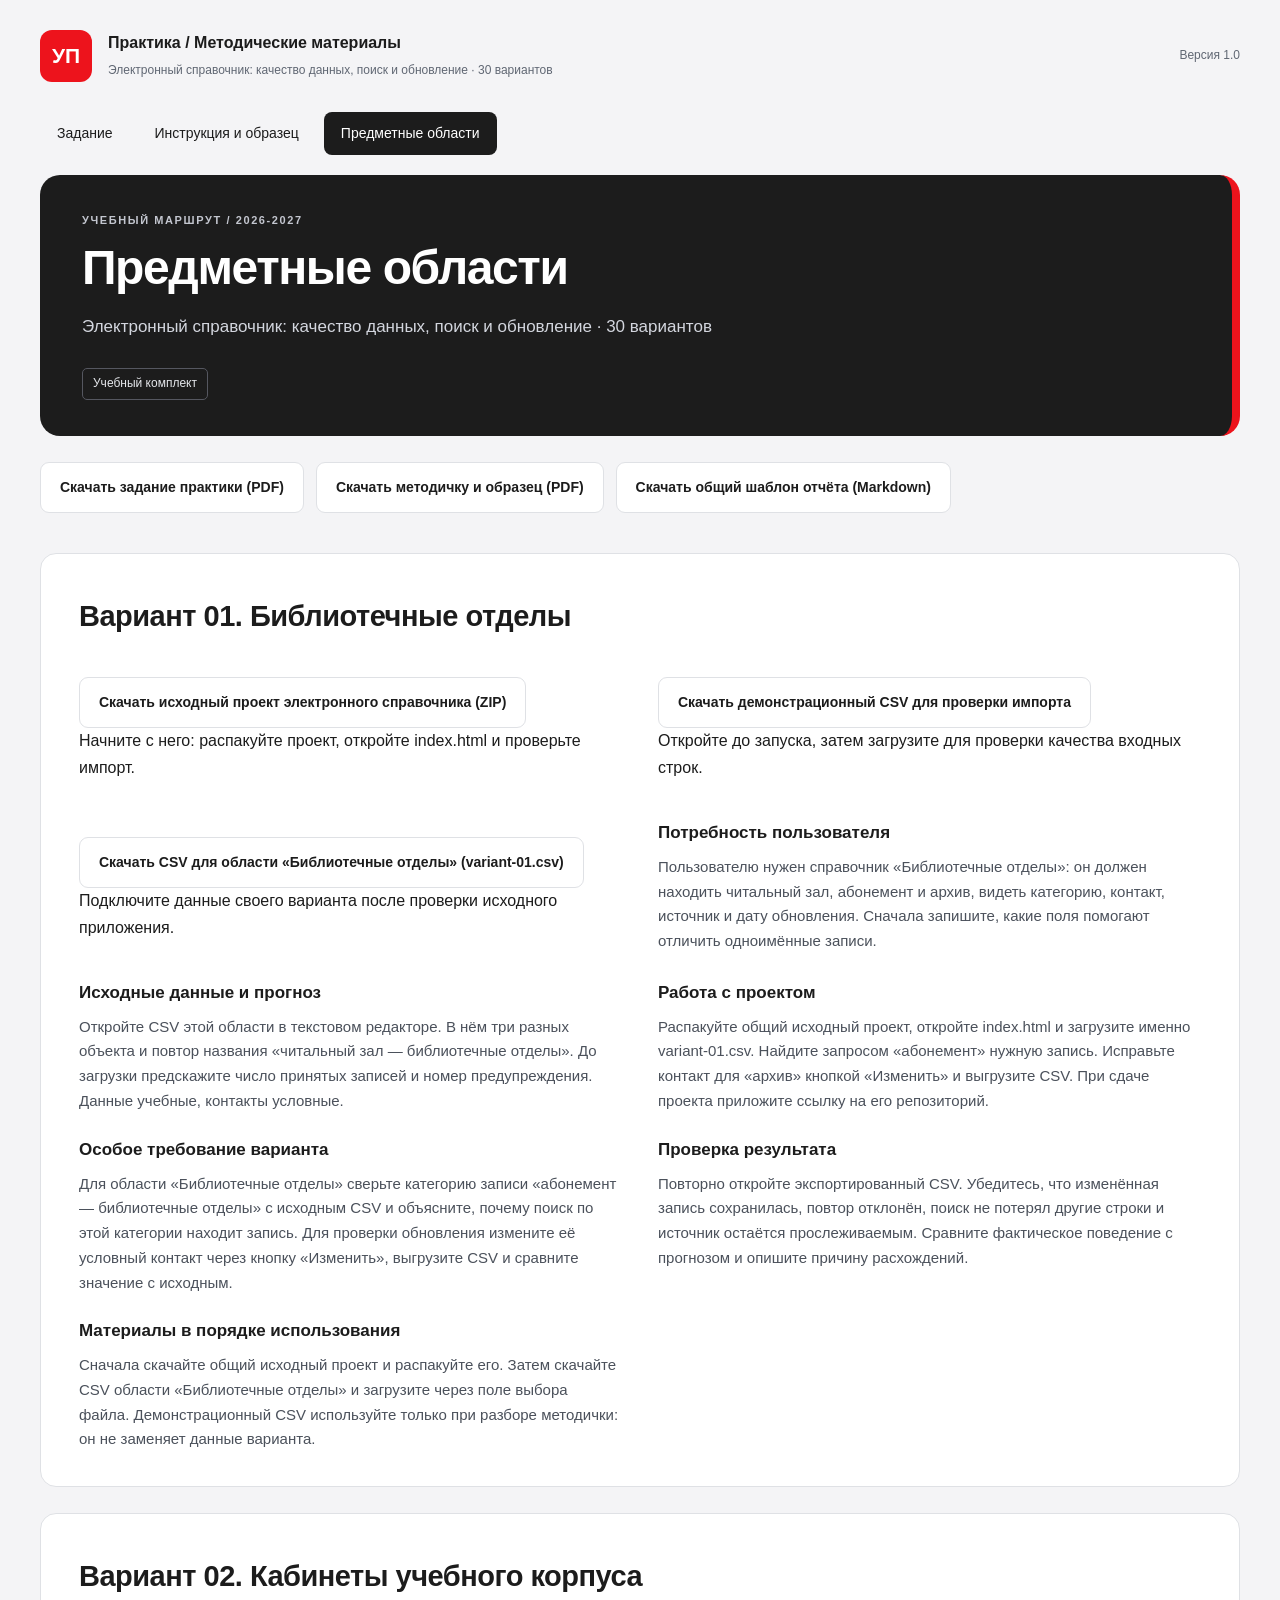
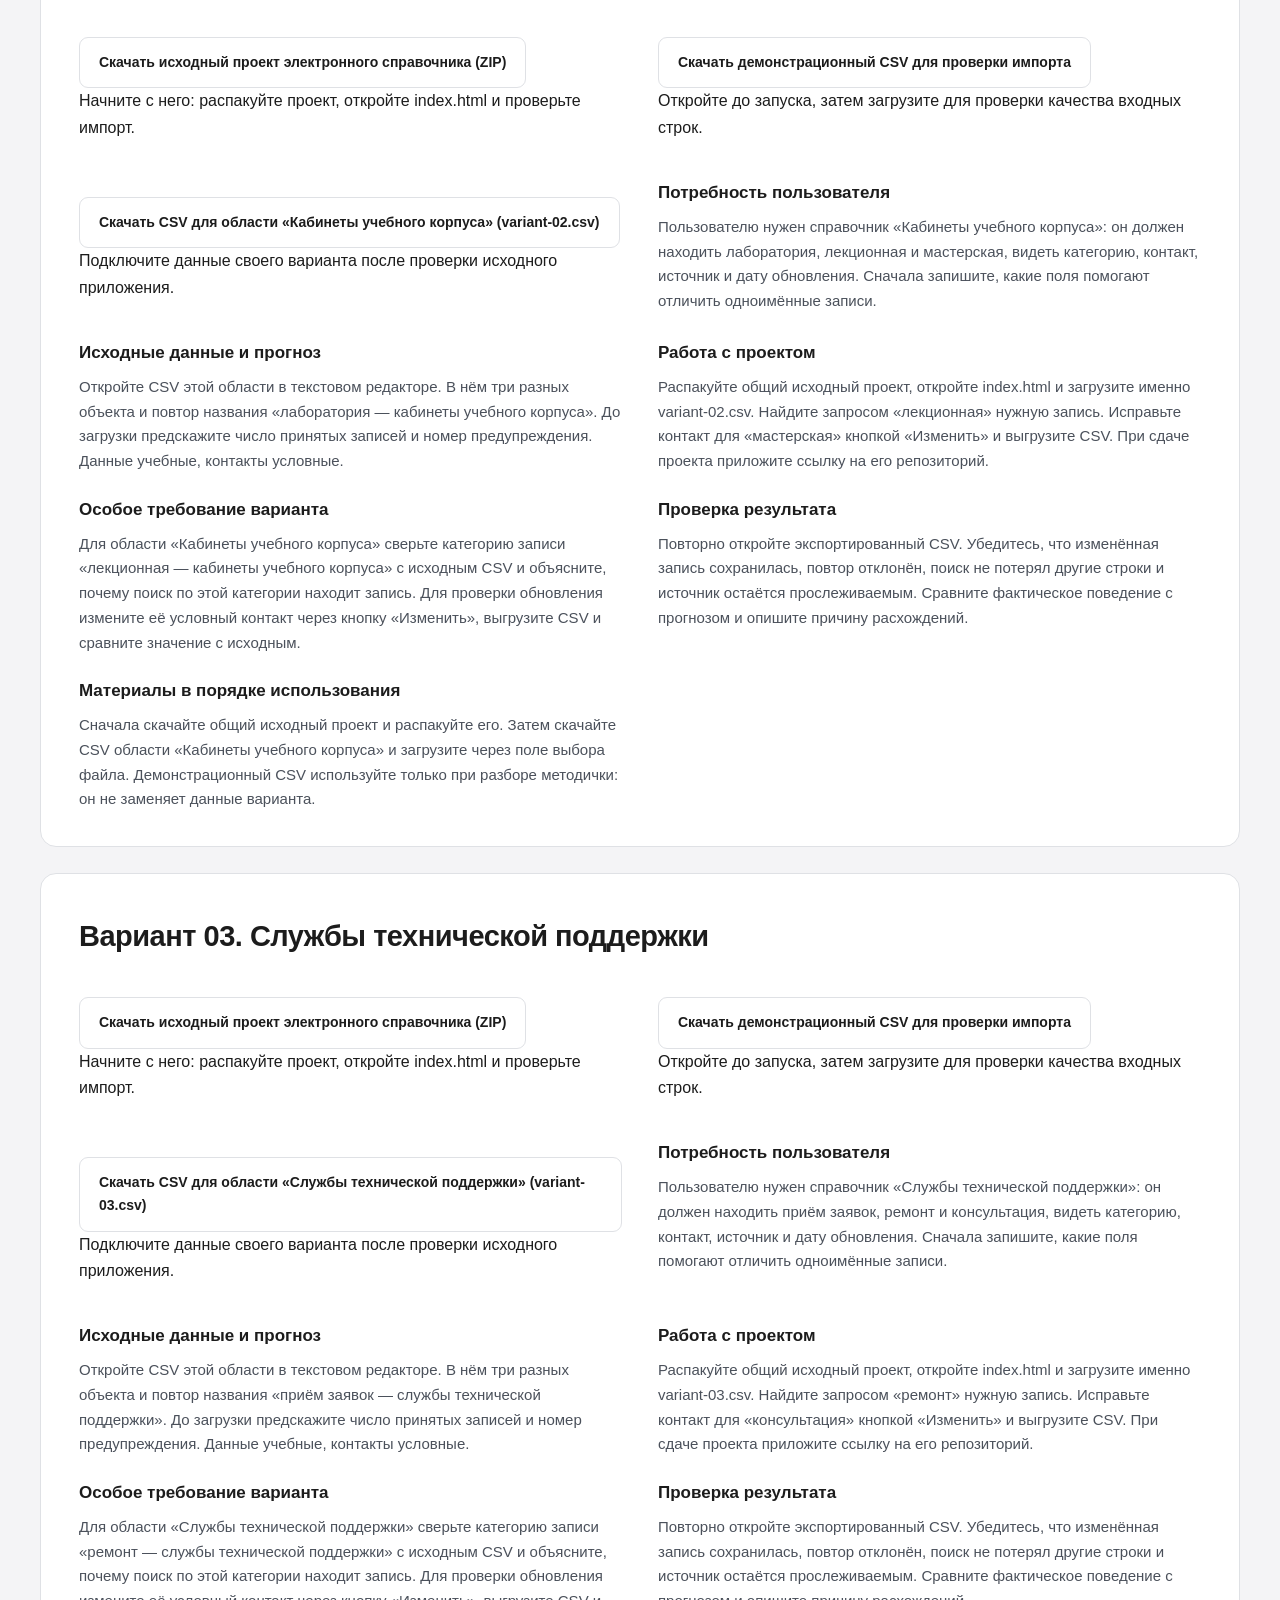
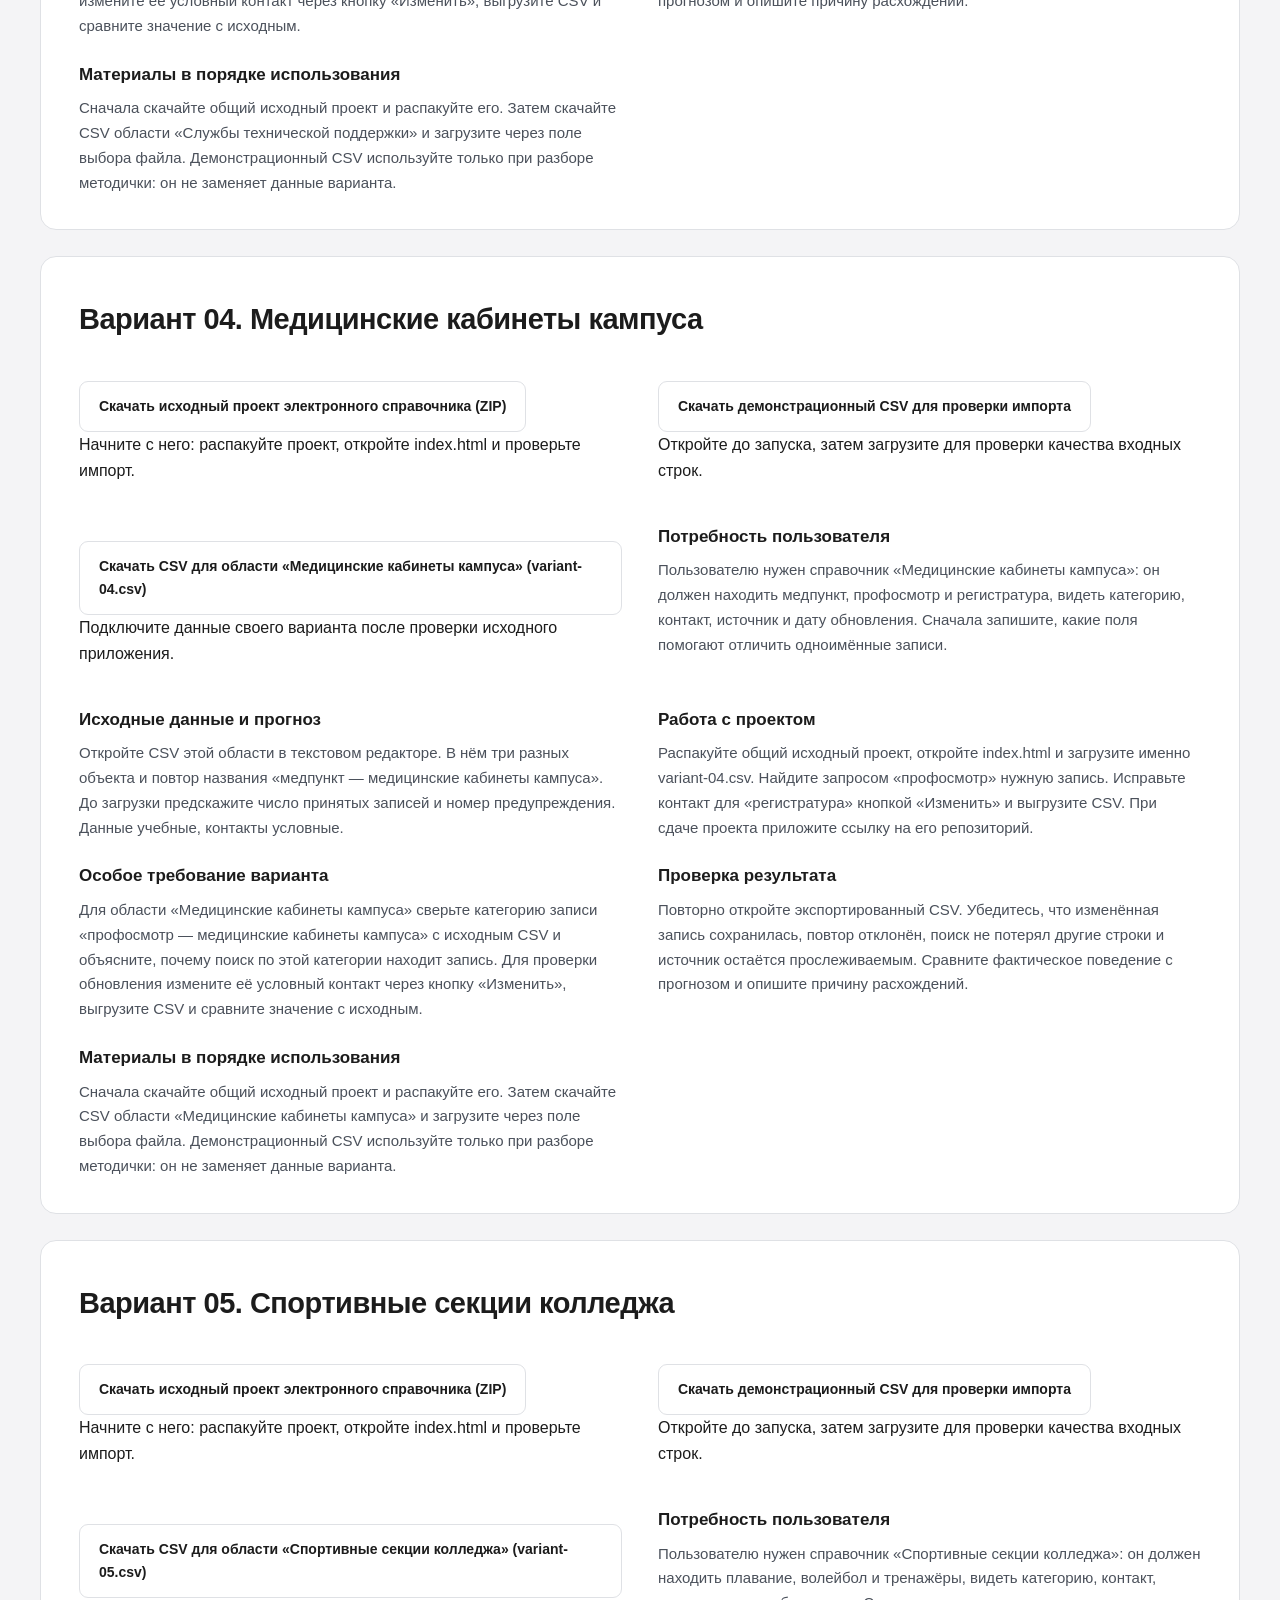
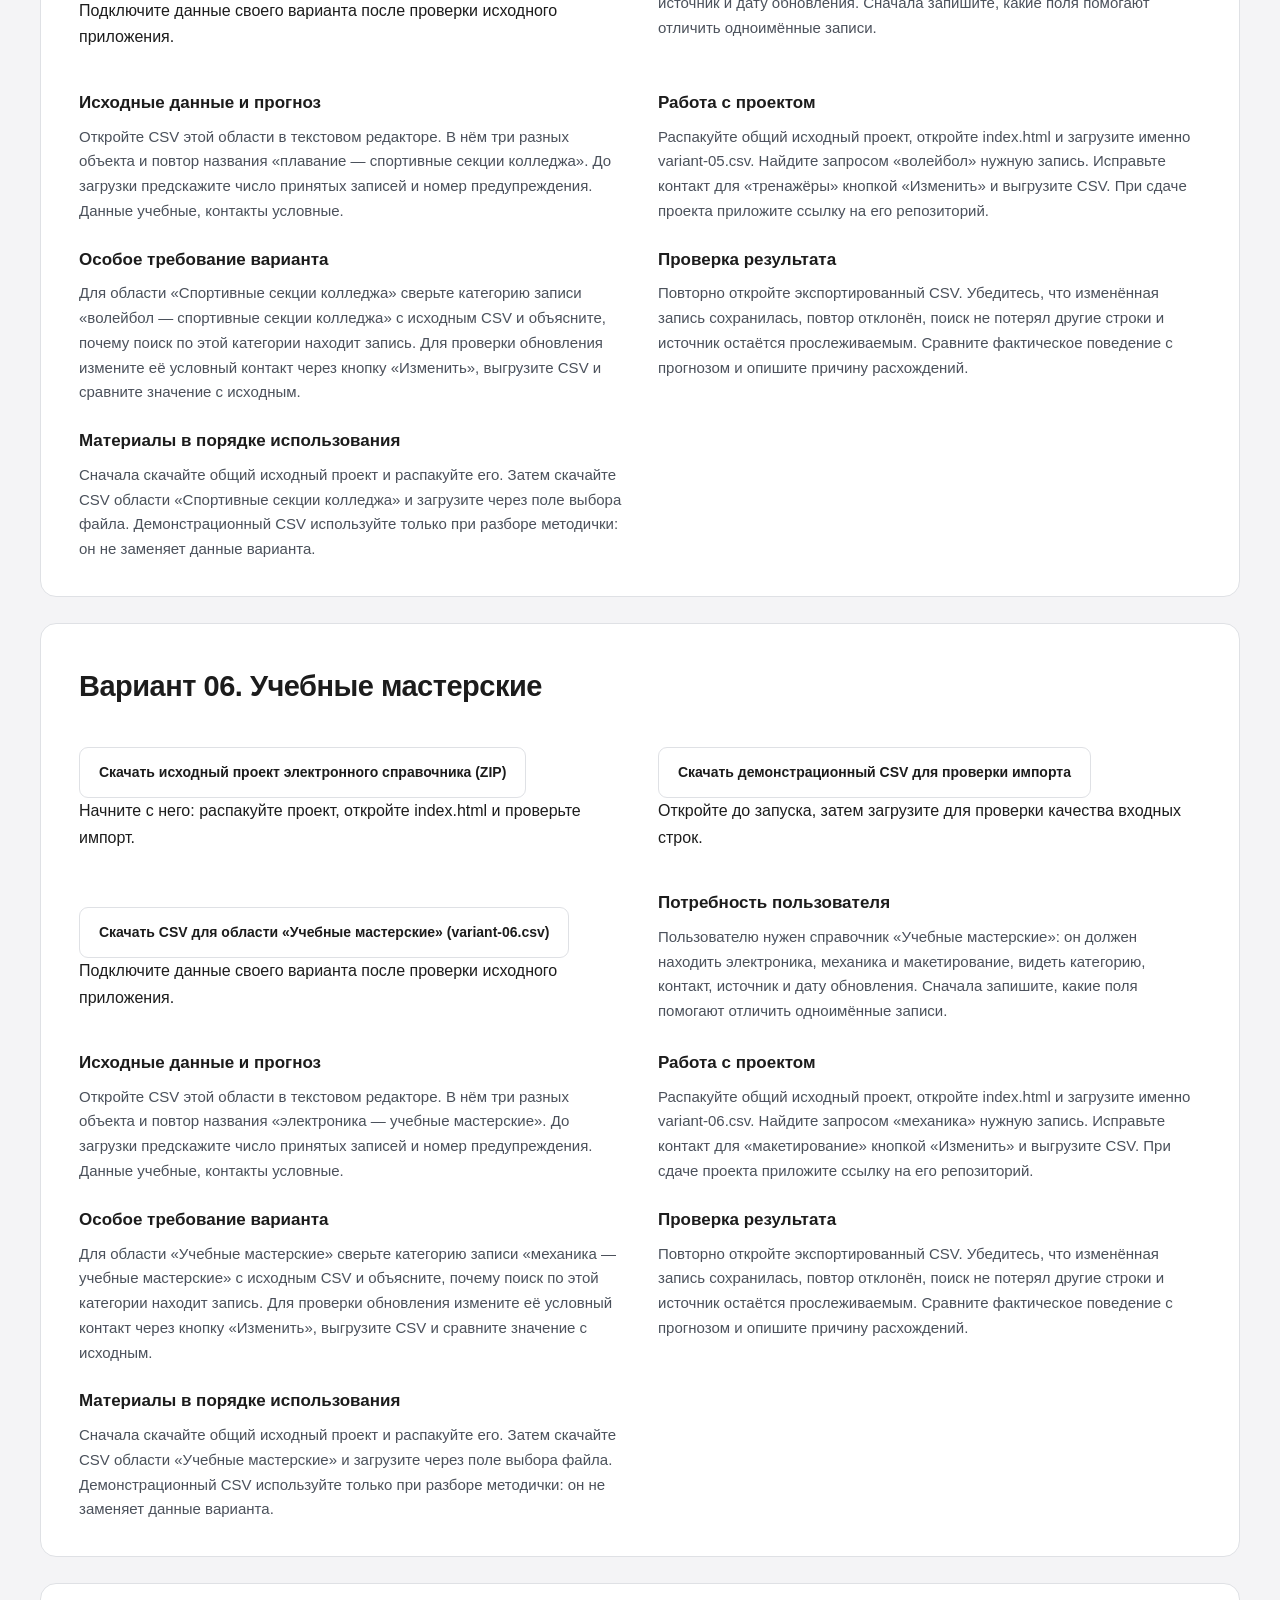
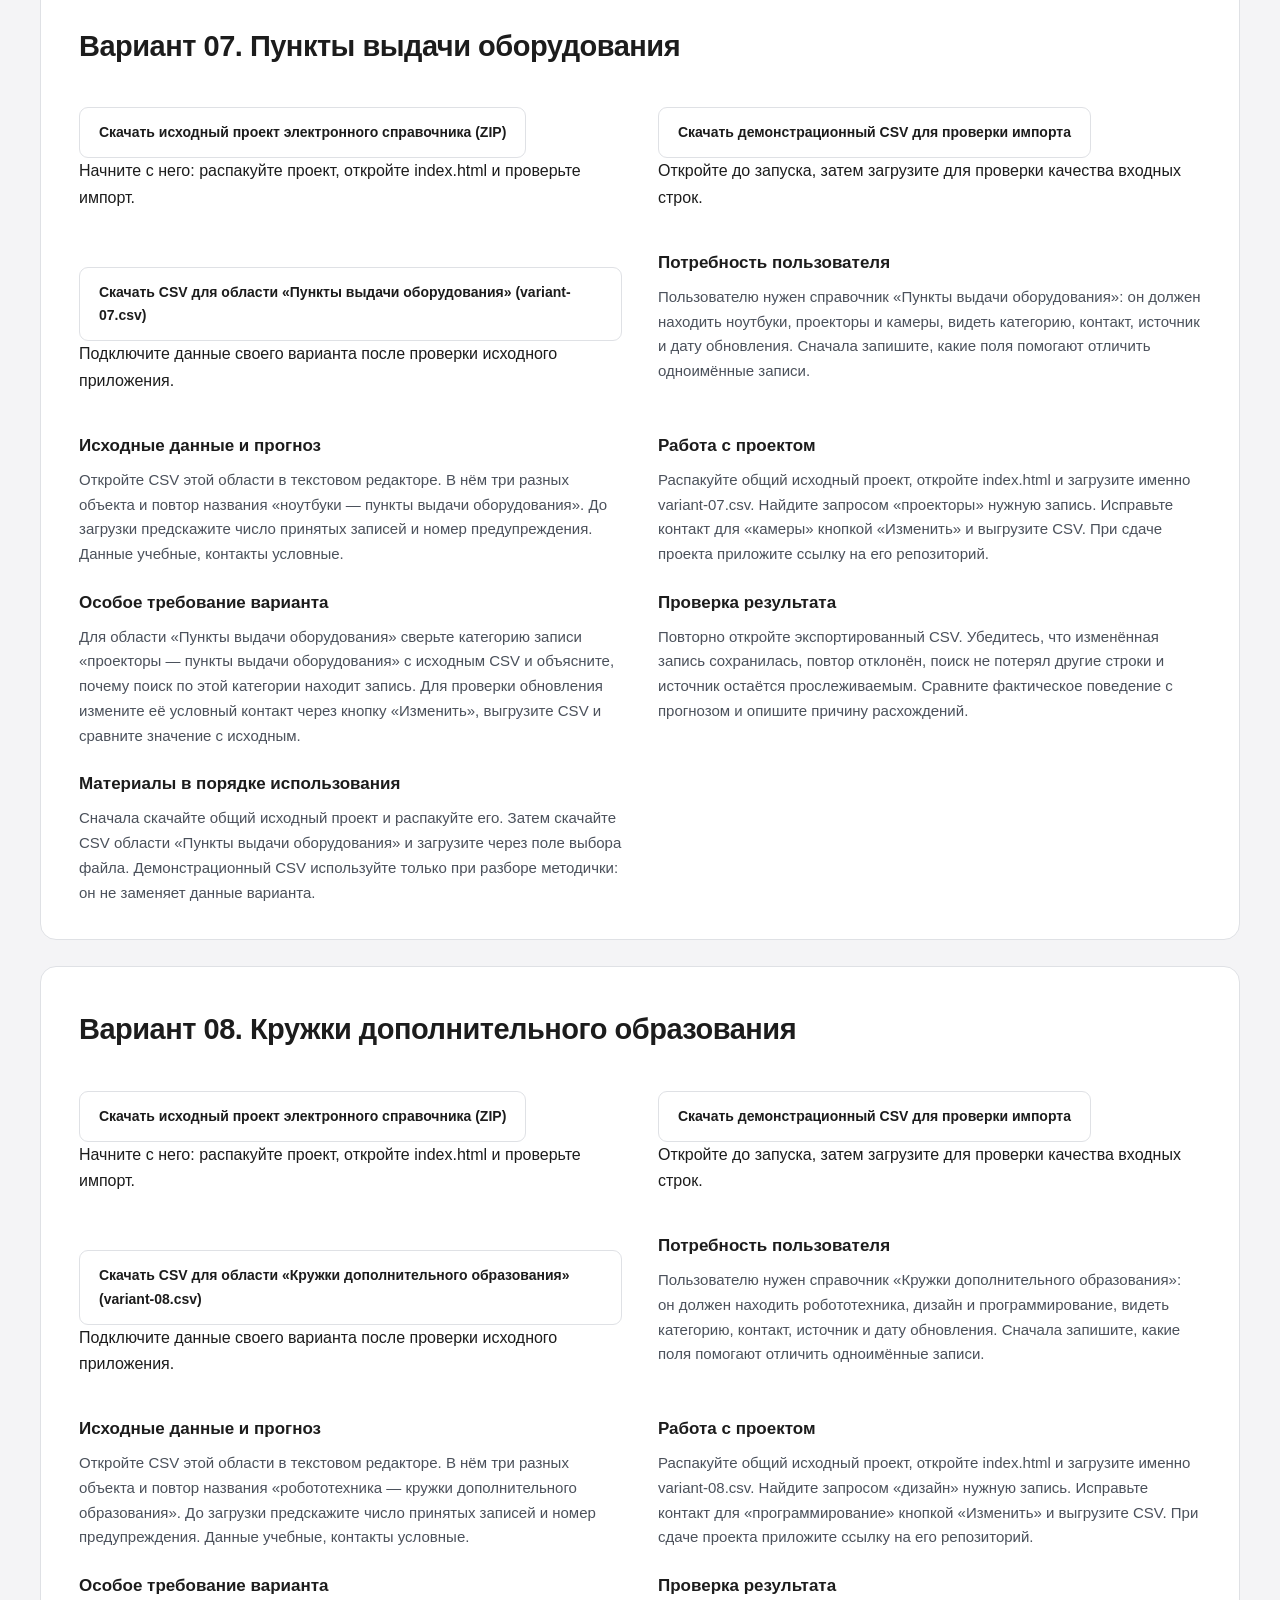
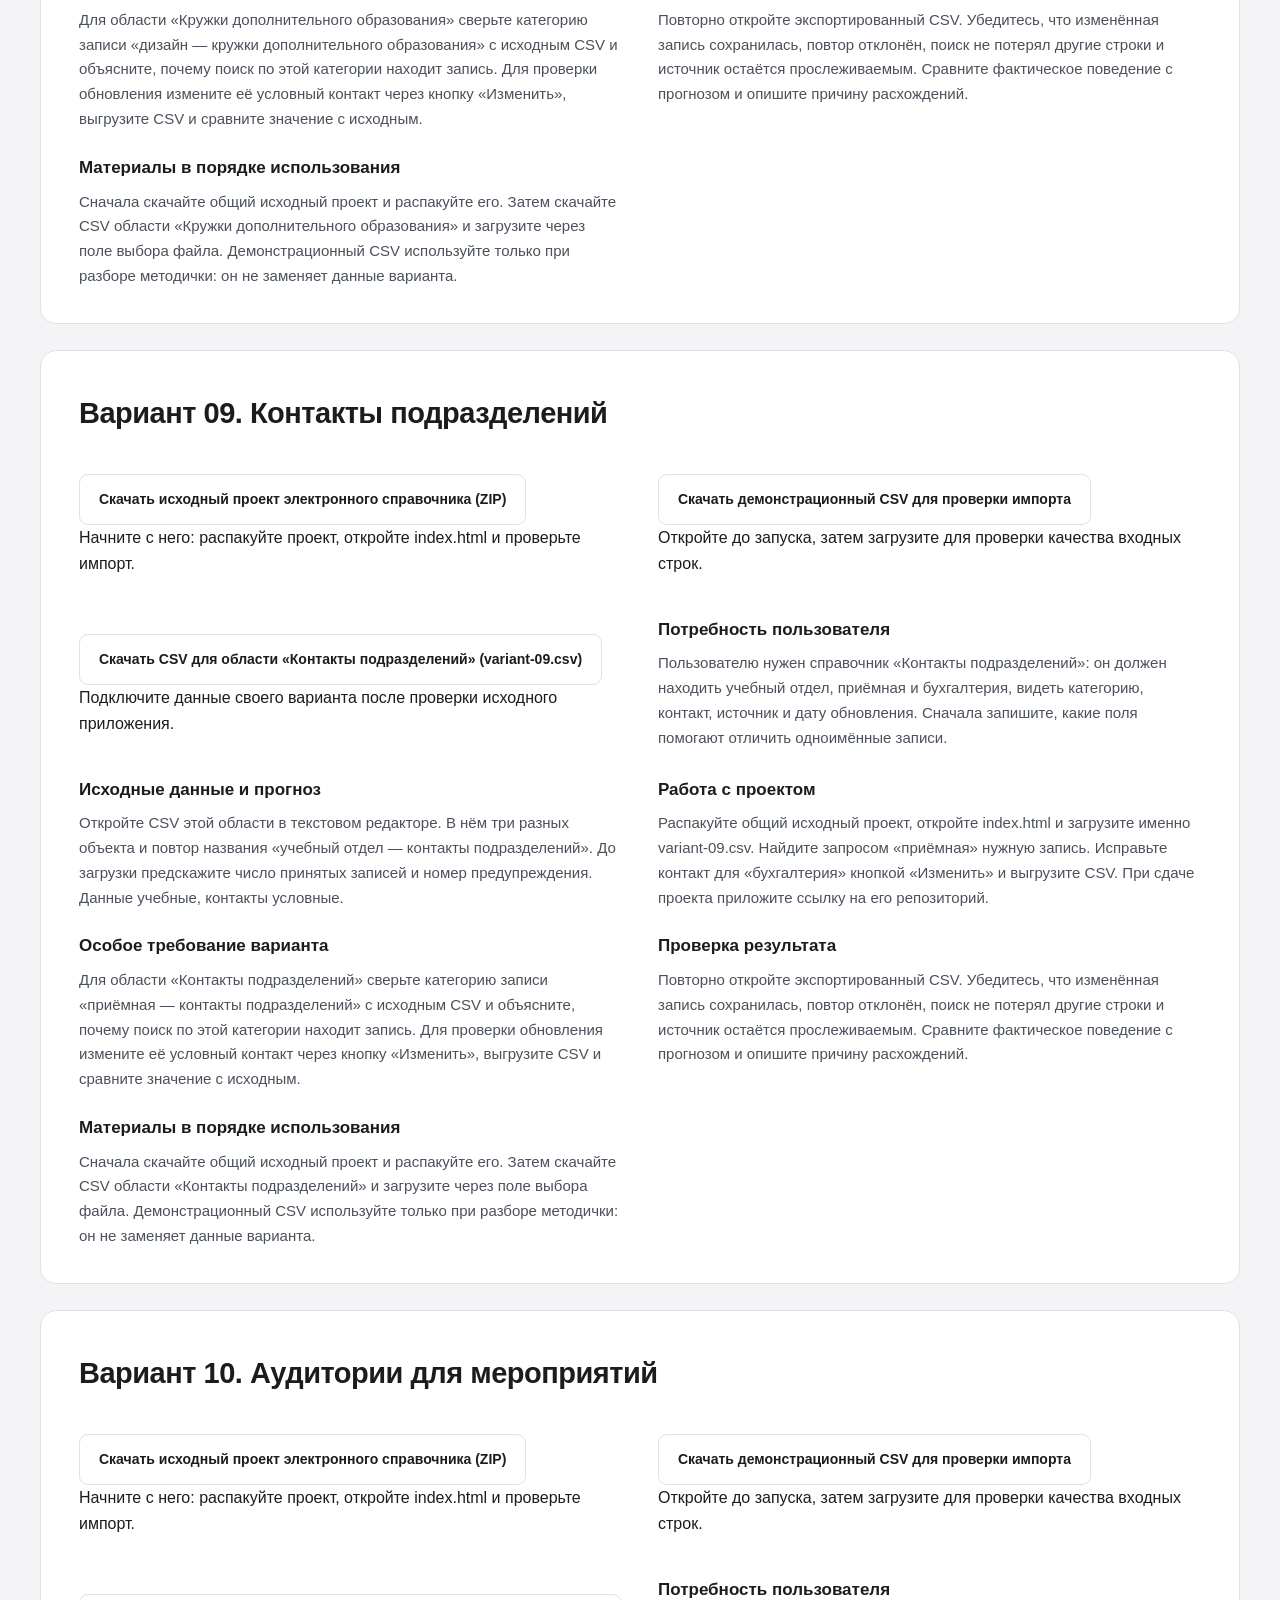
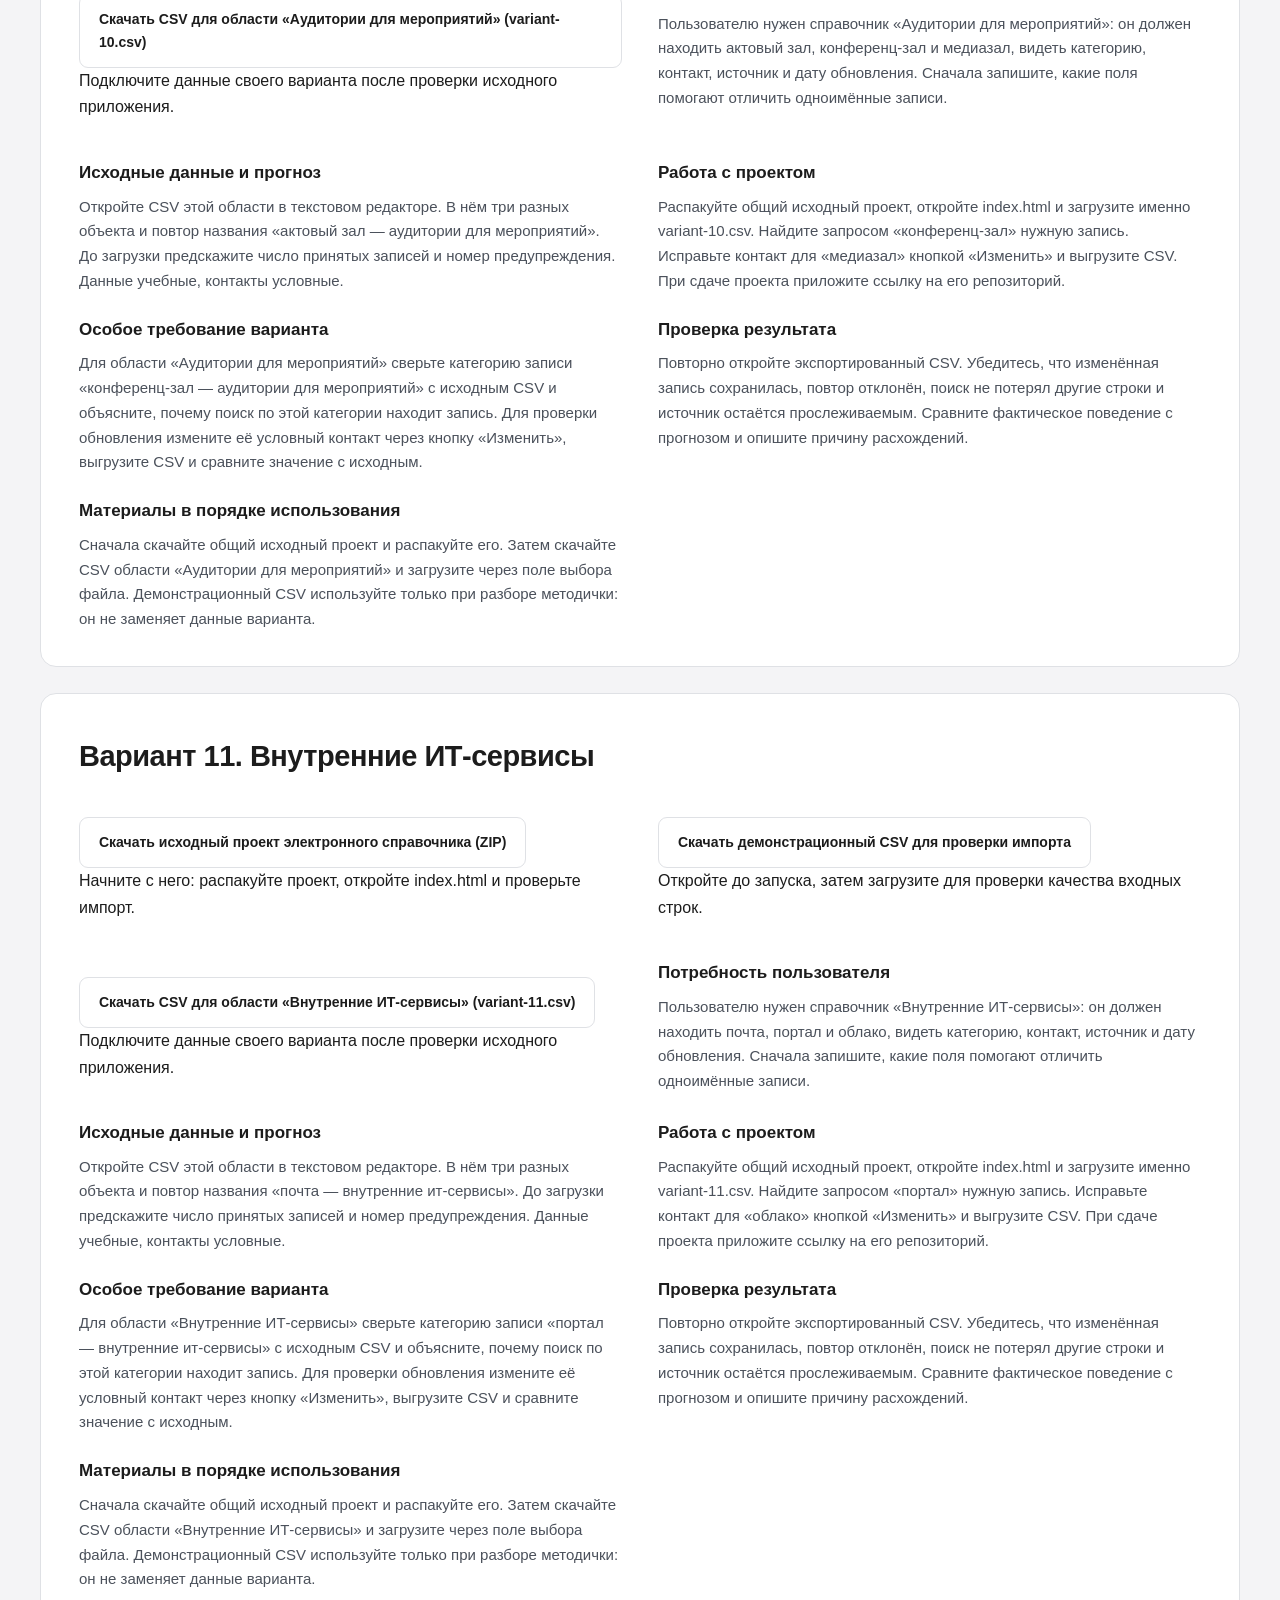
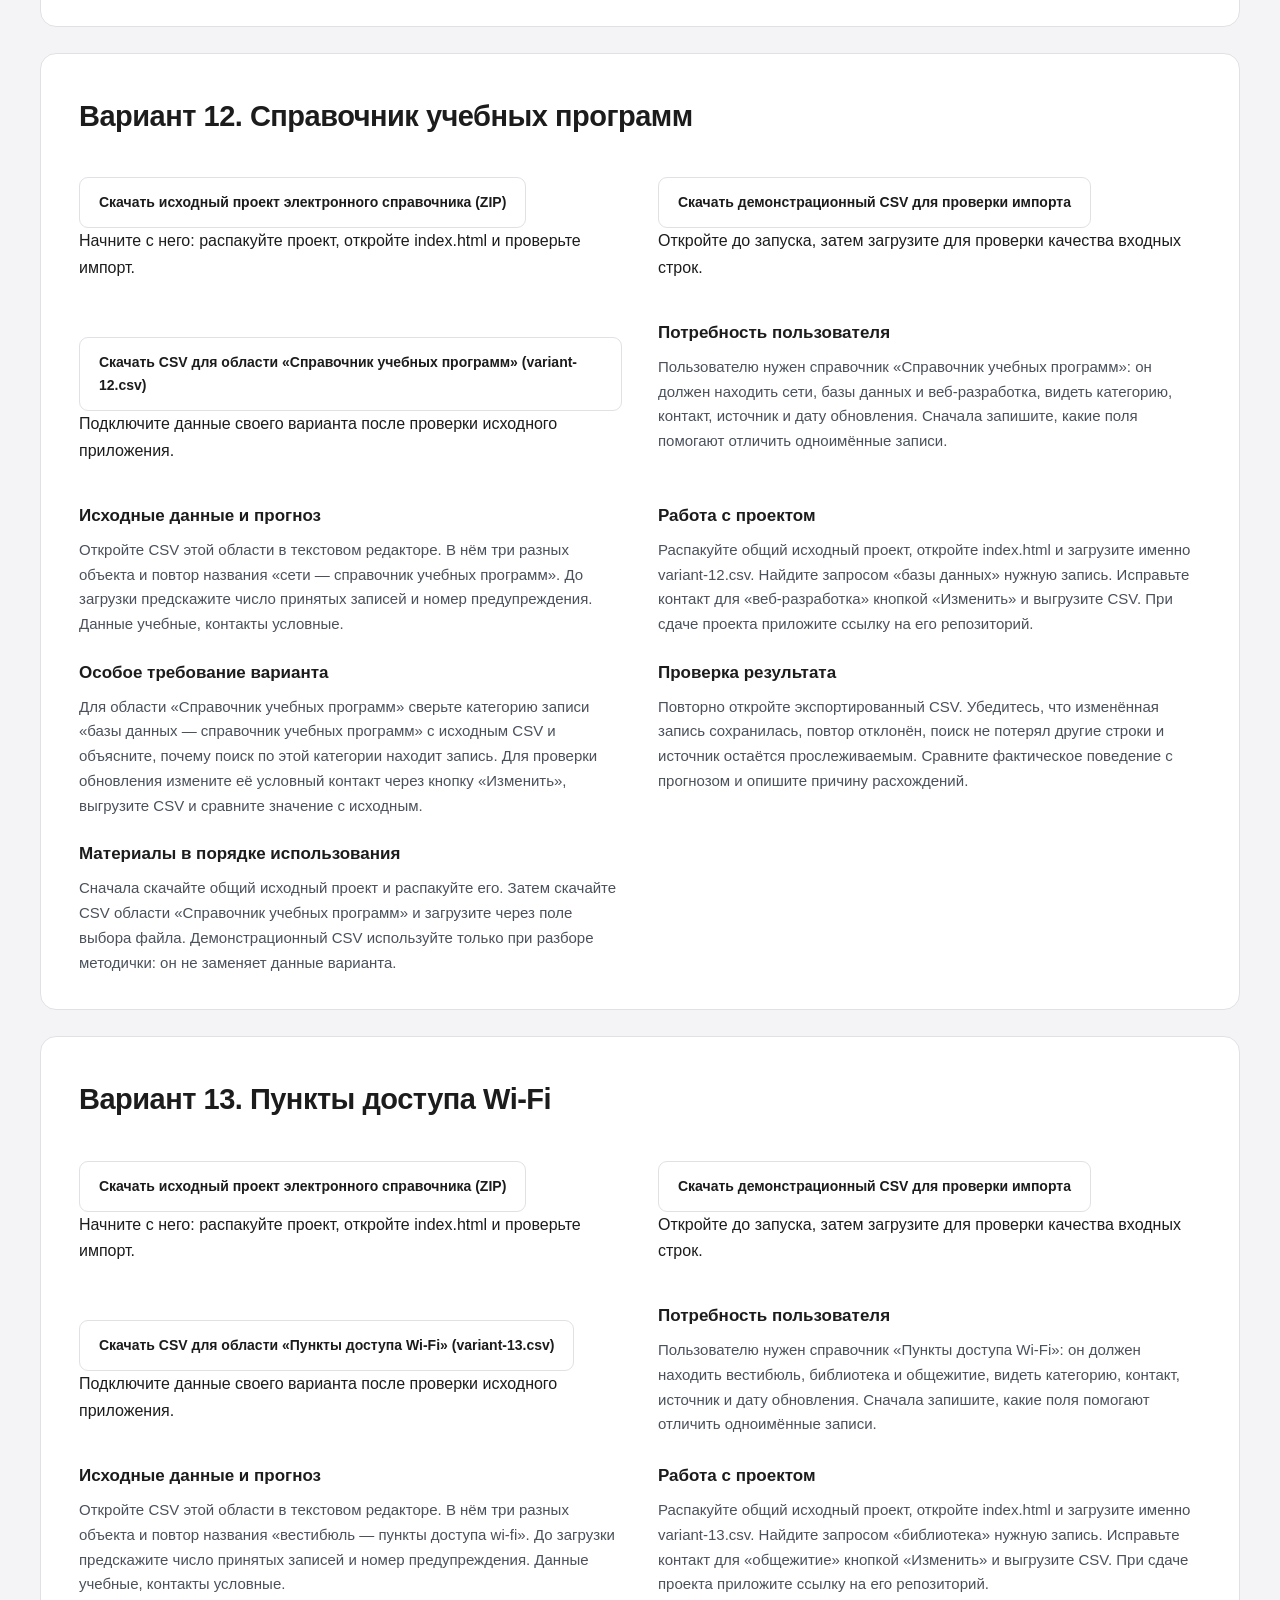
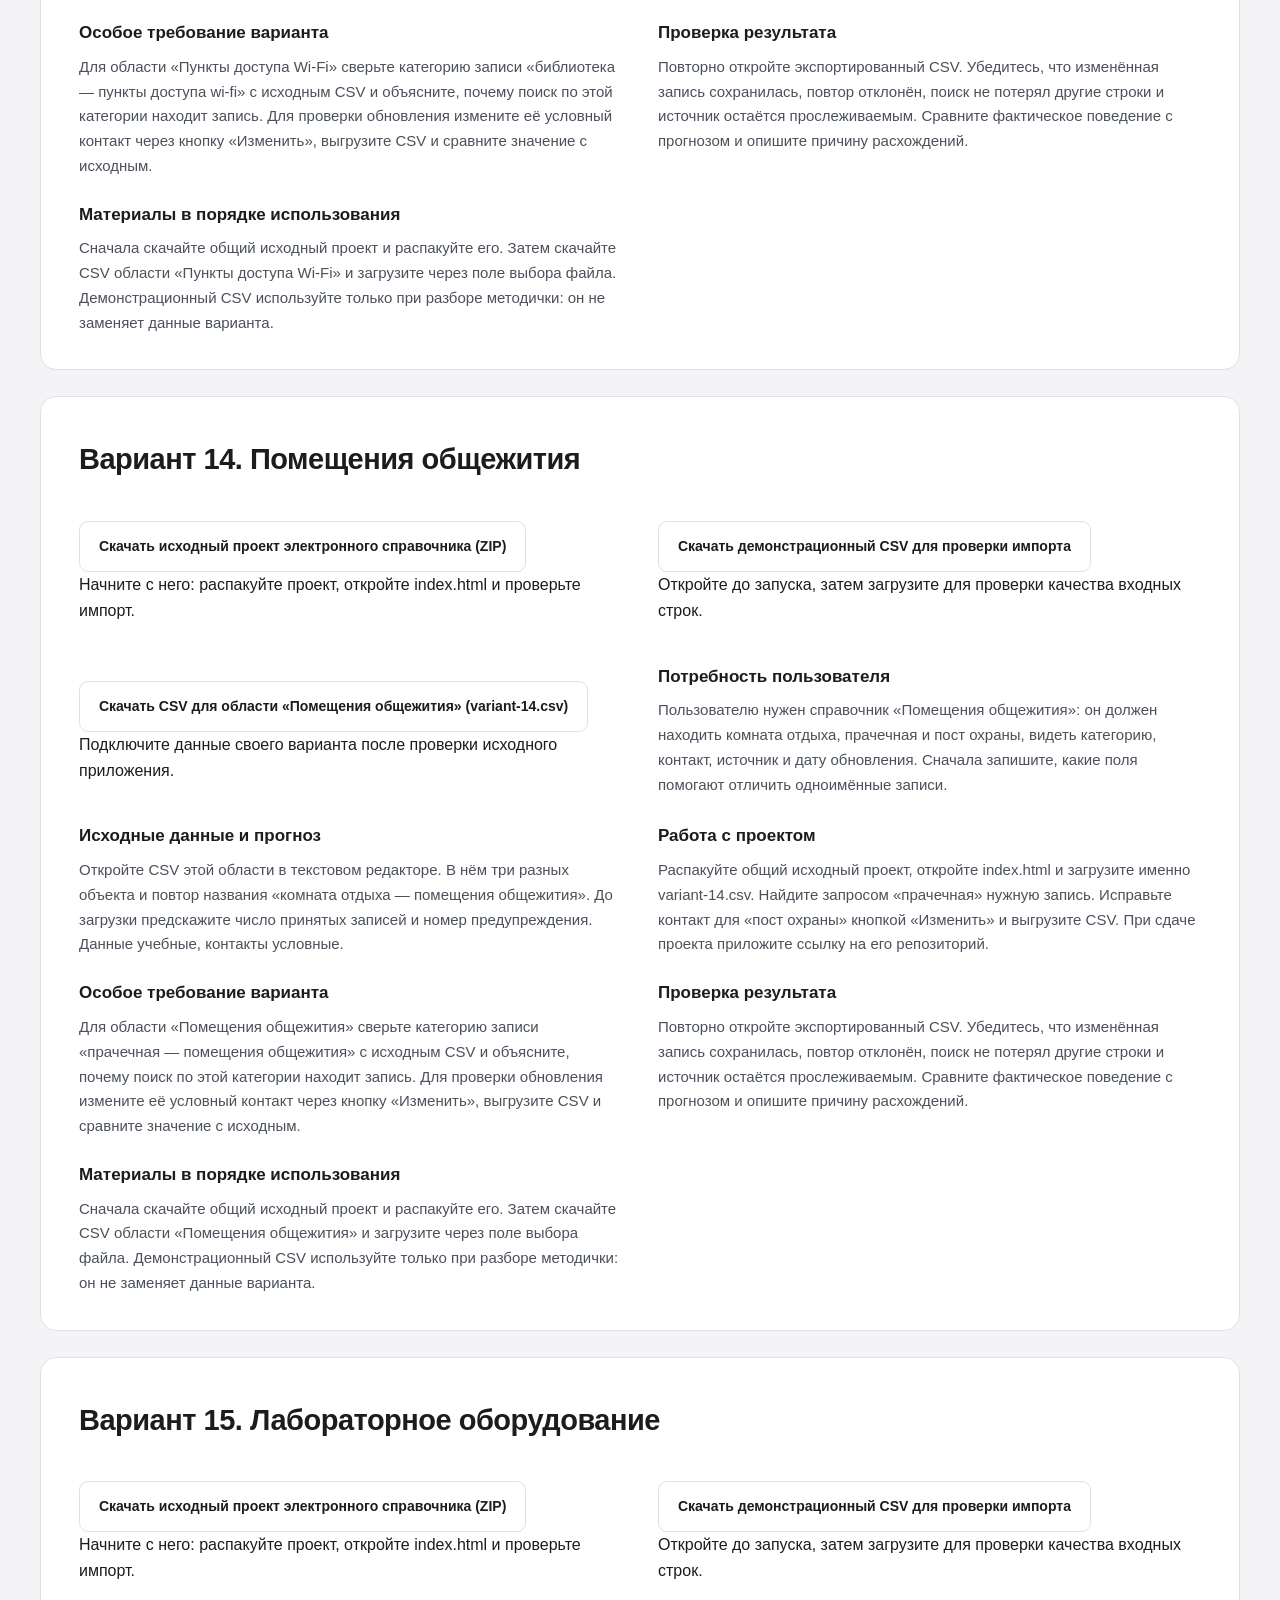
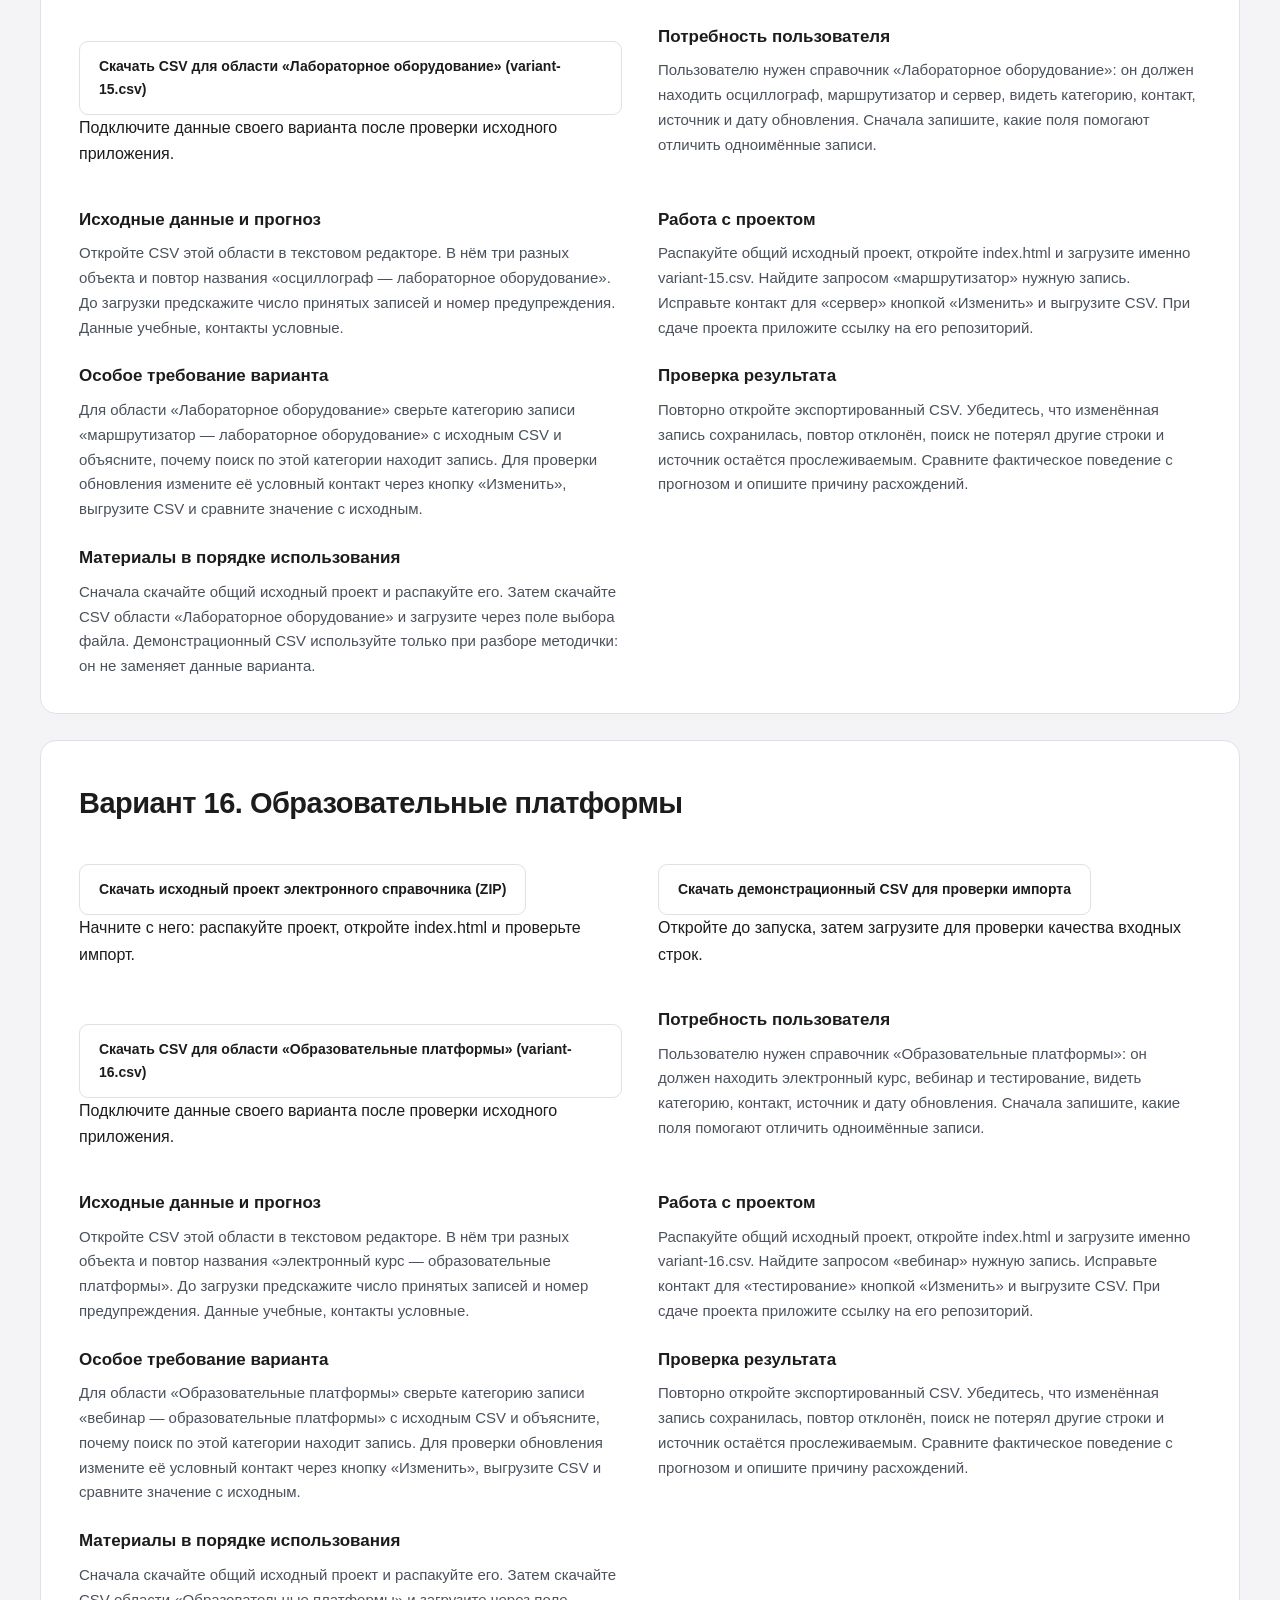
==== commit a34413c7: "Clarify demonstration CSV links" ====
--- a/site/areas.html
+++ b/site/areas.html
@@ -1 +1 @@
-<!doctype html><html lang="ru"><head><meta charset="utf-8"><meta name="viewport" content="width=device-width,initial-scale=1"><title>Предметные области</title><link rel="icon" href="assets/favicon.svg"><link rel="stylesheet" href="assets/style.css"></head><body><a class="skip" href="#main">Перейти к содержанию</a><header class="shell top"><a class="brand" href="index.html"><span class="emblem">УП</span><span><strong>Практика / Методические материалы</strong><small>Электронный справочник: качество данных, поиск и обновление · 30 вариантов</small></span></a><span class="version">Версия 1.0</span></header><div class="shell"><nav><a href="index.html" >Задание</a><a href="lessons.html" >Инструкция и образец</a><a href="areas.html" aria-current=page>Предметные области</a></nav><main id="main"><section class="hero"><p class="eyebrow">Учебный маршрут / 2026-2027</p><h1>Предметные области</h1><p>Электронный справочник: качество данных, поиск и обновление · 30 вариантов</p><span class="badge">Учебный комплект</span></section><div class="downloads"><a class="button" href="downloads/assignment.pdf">Скачать задание практики (PDF)</a><a class="button" href="downloads/guide.pdf">Скачать методичку и образец (PDF)</a><a class="button" href="downloads/report-template.md">Скачать общий шаблон отчёта (Markdown)</a></div><article class="lesson" id="variant-01"><p class="eyebrow"></p><h2>Вариант 01. Библиотечные отделы</h2><div class="blocks"><p class="block"><a class="button" href="downloads/Directory-source.zip">Скачать исходный проект электронного справочника (ZIP)</a><br>Начните с него: распакуйте проект, откройте index.html и проверьте импорт.</p><p class="block"><a class="button" href="downloads/demo.csv">Скачать демонстрационный CSV справочной службы учебного центра</a><br>Откройте до запуска, затем загрузите для проверки повтора названия и неполной строки.</p><p class="block"><a class="button" href="downloads/variant-01.csv">Скачать CSV для области «Библиотечные отделы» (variant-01.csv)</a><br>Подключите данные своего варианта после проверки исходного приложения.</p><section class="block text"><h3>Потребность пользователя</h3><p>Пользователю нужен справочник «Библиотечные отделы»: он должен находить читальный зал, абонемент и архив, видеть категорию, контакт, источник и дату обновления. Сначала запишите, какие поля помогают отличить одноимённые записи.</p></section><section class="block text"><h3>Исходные данные и прогноз</h3><p>Откройте CSV этой области в текстовом редакторе. В нём три разных объекта и повтор названия «читальный зал — библиотечные отделы». До загрузки предскажите число принятых записей и номер предупреждения. Данные учебные, контакты условные.</p></section><section class="block text"><h3>Работа с проектом</h3><p>Распакуйте общий исходный проект, откройте index.html и загрузите именно variant-01.csv. Найдите запросом «абонемент» нужную запись. Исправьте контакт для «архив» кнопкой «Изменить» и выгрузите CSV. При сдаче проекта приложите ссылку на его репозиторий.</p></section><section class="block text"><h3>Особое требование варианта</h3><p>Для области «Библиотечные отделы» сверьте категорию записи «абонемент — библиотечные отделы» с исходным CSV и объясните, почему поиск по этой категории находит запись. Для проверки обновления измените её условный контакт через кнопку «Изменить», выгрузите CSV и сравните значение с исходным.</p></section><section class="block text"><h3>Проверка результата</h3><p>Повторно откройте экспортированный CSV. Убедитесь, что изменённая запись сохранилась, повтор отклонён, поиск не потерял другие строки и источник остаётся прослеживаемым. Сравните фактическое поведение с прогнозом и опишите причину расхождений.</p></section><section class="block text"><h3>Материалы в порядке использования</h3><p>Сначала скачайте общий исходный проект и распакуйте его. Затем скачайте CSV области «Библиотечные отделы» и загрузите через поле выбора файла. Демонстрационный CSV используйте только при разборе методички: он не заменяет данные варианта.</p></section></div></article><article class="lesson" id="variant-02"><p class="eyebrow"></p><h2>Вариант 02. Кабинеты учебного корпуса</h2><div class="blocks"><p class="block"><a class="button" href="downloads/Directory-source.zip">Скачать исходный проект электронного справочника (ZIP)</a><br>Начните с него: распакуйте проект, откройте index.html и проверьте импорт.</p><p class="block"><a class="button" href="downloads/demo.csv">Скачать демонстрационный CSV справочной службы учебного центра</a><br>Откройте до запуска, затем загрузите для проверки повтора названия и неполной строки.</p><p class="block"><a class="button" href="downloads/variant-02.csv">Скачать CSV для области «Кабинеты учебного корпуса» (variant-02.csv)</a><br>Подключите данные своего варианта после проверки исходного приложения.</p><section class="block text"><h3>Потребность пользователя</h3><p>Пользователю нужен справочник «Кабинеты учебного корпуса»: он должен находить лаборатория, лекционная и мастерская, видеть категорию, контакт, источник и дату обновления. Сначала запишите, какие поля помогают отличить одноимённые записи.</p></section><section class="block text"><h3>Исходные данные и прогноз</h3><p>Откройте CSV этой области в текстовом редакторе. В нём три разных объекта и повтор названия «лаборатория — кабинеты учебного корпуса». До загрузки предскажите число принятых записей и номер предупреждения. Данные учебные, контакты условные.</p></section><section class="block text"><h3>Работа с проектом</h3><p>Распакуйте общий исходный проект, откройте index.html и загрузите именно variant-02.csv. Найдите запросом «лекционная» нужную запись. Исправьте контакт для «мастерская» кнопкой «Изменить» и выгрузите CSV. При сдаче проекта приложите ссылку на его репозиторий.</p></section><section class="block text"><h3>Особое требование варианта</h3><p>Для области «Кабинеты учебного корпуса» сверьте категорию записи «лекционная — кабинеты учебного корпуса» с исходным CSV и объясните, почему поиск по этой категории находит запись. Для проверки обновления измените её условный контакт через кнопку «Изменить», выгрузите CSV и сравните значение с исходным.</p></section><section class="block text"><h3>Проверка результата</h3><p>Повторно откройте экспортированный CSV. Убедитесь, что изменённая запись сохранилась, повтор отклонён, поиск не потерял другие строки и источник остаётся прослеживаемым. Сравните фактическое поведение с прогнозом и опишите причину расхождений.</p></section><section class="block text"><h3>Материалы в порядке использования</h3><p>Сначала скачайте общий исходный проект и распакуйте его. Затем скачайте CSV области «Кабинеты учебного корпуса» и загрузите через поле выбора файла. Демонстрационный CSV используйте только при разборе методички: он не заменяет данные варианта.</p></section></div></article><article class="lesson" id="variant-03"><p class="eyebrow"></p><h2>Вариант 03. Службы технической поддержки</h2><div class="blocks"><p class="block"><a class="button" href="downloads/Directory-source.zip">Скачать исходный проект электронного справочника (ZIP)</a><br>Начните с него: распакуйте проект, откройте index.html и проверьте импорт.</p><p class="block"><a class="button" href="downloads/demo.csv">Скачать демонстрационный CSV справочной службы учебного центра</a><br>Откройте до запуска, затем загрузите для проверки повтора названия и неполной строки.</p><p class="block"><a class="button" href="downloads/variant-03.csv">Скачать CSV для области «Службы технической поддержки» (variant-03.csv)</a><br>Подключите данные своего варианта после проверки исходного приложения.</p><section class="block text"><h3>Потребность пользователя</h3><p>Пользователю нужен справочник «Службы технической поддержки»: он должен находить приём заявок, ремонт и консультация, видеть категорию, контакт, источник и дату обновления. Сначала запишите, какие поля помогают отличить одноимённые записи.</p></section><section class="block text"><h3>Исходные данные и прогноз</h3><p>Откройте CSV этой области в текстовом редакторе. В нём три разных объекта и повтор названия «приём заявок — службы технической поддержки». До загрузки предскажите число принятых записей и номер предупреждения. Данные учебные, контакты условные.</p></section><section class="block text"><h3>Работа с проектом</h3><p>Распакуйте общий исходный проект, откройте index.html и загрузите именно variant-03.csv. Найдите запросом «ремонт» нужную запись. Исправьте контакт для «консультация» кнопкой «Изменить» и выгрузите CSV. При сдаче проекта приложите ссылку на его репозиторий.</p></section><section class="block text"><h3>Особое требование варианта</h3><p>Для области «Службы технической поддержки» сверьте категорию записи «ремонт — службы технической поддержки» с исходным CSV и объясните, почему поиск по этой категории находит запись. Для проверки обновления измените её условный контакт через кнопку «Изменить», выгрузите CSV и сравните значение с исходным.</p></section><section class="block text"><h3>Проверка результата</h3><p>Повторно откройте экспортированный CSV. Убедитесь, что изменённая запись сохранилась, повтор отклонён, поиск не потерял другие строки и источник остаётся прослеживаемым. Сравните фактическое поведение с прогнозом и опишите причину расхождений.</p></section><section class="block text"><h3>Материалы в порядке использования</h3><p>Сначала скачайте общий исходный проект и распакуйте его. Затем скачайте CSV области «Службы технической поддержки» и загрузите через поле выбора файла. Демонстрационный CSV используйте только при разборе методички: он не заменяет данные варианта.</p></section></div></article><article class="lesson" id="variant-04"><p class="eyebrow"></p><h2>Вариант 04. Медицинские кабинеты кампуса</h2><div class="blocks"><p class="block"><a class="button" href="downloads/Directory-source.zip">Скачать исходный проект электронного справочника (ZIP)</a><br>Начните с него: распакуйте проект, откройте index.html и проверьте импорт.</p><p class="block"><a class="button" href="downloads/demo.csv">Скачать демонстрационный CSV справочной службы учебного центра</a><br>Откройте до запуска, затем загрузите для проверки повтора названия и неполной строки.</p><p class="block"><a class="button" href="downloads/variant-04.csv">Скачать CSV для области «Медицинские кабинеты кампуса» (variant-04.csv)</a><br>Подключите данные своего варианта после проверки исходного приложения.</p><section class="block text"><h3>Потребность пользователя</h3><p>Пользователю нужен справочник «Медицинские кабинеты кампуса»: он должен находить медпункт, профосмотр и регистратура, видеть категорию, контакт, источник и дату обновления. Сначала запишите, какие поля помогают отличить одноимённые записи.</p></section><section class="block text"><h3>Исходные данные и прогноз</h3><p>Откройте CSV этой области в текстовом редакторе. В нём три разных объекта и повтор названия «медпункт — медицинские кабинеты кампуса». До загрузки предскажите число принятых записей и номер предупреждения. Данные учебные, контакты условные.</p></section><section class="block text"><h3>Работа с проектом</h3><p>Распакуйте общий исходный проект, откройте index.html и загрузите именно variant-04.csv. Найдите запросом «профосмотр» нужную запись. Исправьте контакт для «регистратура» кнопкой «Изменить» и выгрузите CSV. При сдаче проекта приложите ссылку на его репозиторий.</p></section><section class="block text"><h3>Особое требование варианта</h3><p>Для области «Медицинские кабинеты кампуса» сверьте категорию записи «профосмотр — медицинские кабинеты кампуса» с исходным CSV и объясните, почему поиск по этой категории находит запись. Для проверки обновления измените её условный контакт через кнопку «Изменить», выгрузите CSV и сравните значение с исходным.</p></section><section class="block text"><h3>Проверка результата</h3><p>Повторно откройте экспортированный CSV. Убедитесь, что изменённая запись сохранилась, повтор отклонён, поиск не потерял другие строки и источник остаётся прослеживаемым. Сравните фактическое поведение с прогнозом и опишите причину расхождений.</p></section><section class="block text"><h3>Материалы в порядке использования</h3><p>Сначала скачайте общий исходный проект и распакуйте его. Затем скачайте CSV области «Медицинские кабинеты кампуса» и загрузите через поле выбора файла. Демонстрационный CSV используйте только при разборе методички: он не заменяет данные варианта.</p></section></div></article><article class="lesson" id="variant-05"><p class="eyebrow"></p><h2>Вариант 05. Спортивные секции колледжа</h2><div class="blocks"><p class="block"><a class="button" href="downloads/Directory-source.zip">Скачать исходный проект электронного справочника (ZIP)</a><br>Начните с него: распакуйте проект, откройте index.html и проверьте импорт.</p><p class="block"><a class="button" href="downloads/demo.csv">Скачать демонстрационный CSV справочной службы учебного центра</a><br>Откройте до запуска, затем загрузите для проверки повтора названия и неполной строки.</p><p class="block"><a class="button" href="downloads/variant-05.csv">Скачать CSV для области «Спортивные секции колледжа» (variant-05.csv)</a><br>Подключите данные своего варианта после проверки исходного приложения.</p><section class="block text"><h3>Потребность пользователя</h3><p>Пользователю нужен справочник «Спортивные секции колледжа»: он должен находить плавание, волейбол и тренажёры, видеть категорию, контакт, источник и дату обновления. Сначала запишите, какие поля помогают отличить одноимённые записи.</p></section><section class="block text"><h3>Исходные данные и прогноз</h3><p>Откройте CSV этой области в текстовом редакторе. В нём три разных объекта и повтор названия «плавание — спортивные секции колледжа». До загрузки предскажите число принятых записей и номер предупреждения. Данные учебные, контакты условные.</p></section><section class="block text"><h3>Работа с проектом</h3><p>Распакуйте общий исходный проект, откройте index.html и загрузите именно variant-05.csv. Найдите запросом «волейбол» нужную запись. Исправьте контакт для «тренажёры» кнопкой «Изменить» и выгрузите CSV. При сдаче проекта приложите ссылку на его репозиторий.</p></section><section class="block text"><h3>Особое требование варианта</h3><p>Для области «Спортивные секции колледжа» сверьте категорию записи «волейбол — спортивные секции колледжа» с исходным CSV и объясните, почему поиск по этой категории находит запись. Для проверки обновления измените её условный контакт через кнопку «Изменить», выгрузите CSV и сравните значение с исходным.</p></section><section class="block text"><h3>Проверка результата</h3><p>Повторно откройте экспортированный CSV. Убедитесь, что изменённая запись сохранилась, повтор отклонён, поиск не потерял другие строки и источник остаётся прослеживаемым. Сравните фактическое поведение с прогнозом и опишите причину расхождений.</p></section><section class="block text"><h3>Материалы в порядке использования</h3><p>Сначала скачайте общий исходный проект и распакуйте его. Затем скачайте CSV области «Спортивные секции колледжа» и загрузите через поле выбора файла. Демонстрационный CSV используйте только при разборе методички: он не заменяет данные варианта.</p></section></div></article><article class="lesson" id="variant-06"><p class="eyebrow"></p><h2>Вариант 06. Учебные мастерские</h2><div class="blocks"><p class="block"><a class="button" href="downloads/Directory-source.zip">Скачать исходный проект электронного справочника (ZIP)</a><br>Начните с него: распакуйте проект, откройте index.html и проверьте импорт.</p><p class="block"><a class="button" href="downloads/demo.csv">Скачать демонстрационный CSV справочной службы учебного центра</a><br>Откройте до запуска, затем загрузите для проверки повтора названия и неполной строки.</p><p class="block"><a class="button" href="downloads/variant-06.csv">Скачать CSV для области «Учебные мастерские» (variant-06.csv)</a><br>Подключите данные своего варианта после проверки исходного приложения.</p><section class="block text"><h3>Потребность пользователя</h3><p>Пользователю нужен справочник «Учебные мастерские»: он должен находить электроника, механика и макетирование, видеть категорию, контакт, источник и дату обновления. Сначала запишите, какие поля помогают отличить одноимённые записи.</p></section><section class="block text"><h3>Исходные данные и прогноз</h3><p>Откройте CSV этой области в текстовом редакторе. В нём три разных объекта и повтор названия «электроника — учебные мастерские». До загрузки предскажите число принятых записей и номер предупреждения. Данные учебные, контакты условные.</p></section><section class="block text"><h3>Работа с проектом</h3><p>Распакуйте общий исходный проект, откройте index.html и загрузите именно variant-06.csv. Найдите запросом «механика» нужную запись. Исправьте контакт для «макетирование» кнопкой «Изменить» и выгрузите CSV. При сдаче проекта приложите ссылку на его репозиторий.</p></section><section class="block text"><h3>Особое требование варианта</h3><p>Для области «Учебные мастерские» сверьте категорию записи «механика — учебные мастерские» с исходным CSV и объясните, почему поиск по этой категории находит запись. Для проверки обновления измените её условный контакт через кнопку «Изменить», выгрузите CSV и сравните значение с исходным.</p></section><section class="block text"><h3>Проверка результата</h3><p>Повторно откройте экспортированный CSV. Убедитесь, что изменённая запись сохранилась, повтор отклонён, поиск не потерял другие строки и источник остаётся прослеживаемым. Сравните фактическое поведение с прогнозом и опишите причину расхождений.</p></section><section class="block text"><h3>Материалы в порядке использования</h3><p>Сначала скачайте общий исходный проект и распакуйте его. Затем скачайте CSV области «Учебные мастерские» и загрузите через поле выбора файла. Демонстрационный CSV используйте только при разборе методички: он не заменяет данные варианта.</p></section></div></article><article class="lesson" id="variant-07"><p class="eyebrow"></p><h2>Вариант 07. Пункты выдачи оборудования</h2><div class="blocks"><p class="block"><a class="button" href="downloads/Directory-source.zip">Скачать исходный проект электронного справочника (ZIP)</a><br>Начните с него: распакуйте проект, откройте index.html и проверьте импорт.</p><p class="block"><a class="button" href="downloads/demo.csv">Скачать демонстрационный CSV справочной службы учебного центра</a><br>Откройте до запуска, затем загрузите для проверки повтора названия и неполной строки.</p><p class="block"><a class="button" href="downloads/variant-07.csv">Скачать CSV для области «Пункты выдачи оборудования» (variant-07.csv)</a><br>Подключите данные своего варианта после проверки исходного приложения.</p><section class="block text"><h3>Потребность пользователя</h3><p>Пользователю нужен справочник «Пункты выдачи оборудования»: он должен находить ноутбуки, проекторы и камеры, видеть категорию, контакт, источник и дату обновления. Сначала запишите, какие поля помогают отличить одноимённые записи.</p></section><section class="block text"><h3>Исходные данные и прогноз</h3><p>Откройте CSV этой области в текстовом редакторе. В нём три разных объекта и повтор названия «ноутбуки — пункты выдачи оборудования». До загрузки предскажите число принятых записей и номер предупреждения. Данные учебные, контакты условные.</p></section><section class="block text"><h3>Работа с проектом</h3><p>Распакуйте общий исходный проект, откройте index.html и загрузите именно variant-07.csv. Найдите запросом «проекторы» нужную запись. Исправьте контакт для «камеры» кнопкой «Изменить» и выгрузите CSV. При сдаче проекта приложите ссылку на его репозиторий.</p></section><section class="block text"><h3>Особое требование варианта</h3><p>Для области «Пункты выдачи оборудования» сверьте категорию записи «проекторы — пункты выдачи оборудования» с исходным CSV и объясните, почему поиск по этой категории находит запись. Для проверки обновления измените её условный контакт через кнопку «Изменить», выгрузите CSV и сравните значение с исходным.</p></section><section class="block text"><h3>Проверка результата</h3><p>Повторно откройте экспортированный CSV. Убедитесь, что изменённая запись сохранилась, повтор отклонён, поиск не потерял другие строки и источник остаётся прослеживаемым. Сравните фактическое поведение с прогнозом и опишите причину расхождений.</p></section><section class="block text"><h3>Материалы в порядке использования</h3><p>Сначала скачайте общий исходный проект и распакуйте его. Затем скачайте CSV области «Пункты выдачи оборудования» и загрузите через поле выбора файла. Демонстрационный CSV используйте только при разборе методички: он не заменяет данные варианта.</p></section></div></article><article class="lesson" id="variant-08"><p class="eyebrow"></p><h2>Вариант 08. Кружки дополнительного образования</h2><div class="blocks"><p class="block"><a class="button" href="downloads/Directory-source.zip">Скачать исходный проект электронного справочника (ZIP)</a><br>Начните с него: распакуйте проект, откройте index.html и проверьте импорт.</p><p class="block"><a class="button" href="downloads/demo.csv">Скачать демонстрационный CSV справочной службы учебного центра</a><br>Откройте до запуска, затем загрузите для проверки повтора названия и неполной строки.</p><p class="block"><a class="button" href="downloads/variant-08.csv">Скачать CSV для области «Кружки дополнительного образования» (variant-08.csv)</a><br>Подключите данные своего варианта после проверки исходного приложения.</p><section class="block text"><h3>Потребность пользователя</h3><p>Пользователю нужен справочник «Кружки дополнительного образования»: он должен находить робототехника, дизайн и программирование, видеть категорию, контакт, источник и дату обновления. Сначала запишите, какие поля помогают отличить одноимённые записи.</p></section><section class="block text"><h3>Исходные данные и прогноз</h3><p>Откройте CSV этой области в текстовом редакторе. В нём три разных объекта и повтор названия «робототехника — кружки дополнительного образования». До загрузки предскажите число принятых записей и номер предупреждения. Данные учебные, контакты условные.</p></section><section class="block text"><h3>Работа с проектом</h3><p>Распакуйте общий исходный проект, откройте index.html и загрузите именно variant-08.csv. Найдите запросом «дизайн» нужную запись. Исправьте контакт для «программирование» кнопкой «Изменить» и выгрузите CSV. При сдаче проекта приложите ссылку на его репозиторий.</p></section><section class="block text"><h3>Особое требование варианта</h3><p>Для области «Кружки дополнительного образования» сверьте категорию записи «дизайн — кружки дополнительного образования» с исходным CSV и объясните, почему поиск по этой категории находит запись. Для проверки обновления измените её условный контакт через кнопку «Изменить», выгрузите CSV и сравните значение с исходным.</p></section><section class="block text"><h3>Проверка результата</h3><p>Повторно откройте экспортированный CSV. Убедитесь, что изменённая запись сохранилась, повтор отклонён, поиск не потерял другие строки и источник остаётся прослеживаемым. Сравните фактическое поведение с прогнозом и опишите причину расхождений.</p></section><section class="block text"><h3>Материалы в порядке использования</h3><p>Сначала скачайте общий исходный проект и распакуйте его. Затем скачайте CSV области «Кружки дополнительного образования» и загрузите через поле выбора файла. Демонстрационный CSV используйте только при разборе методички: он не заменяет данные варианта.</p></section></div></article><article class="lesson" id="variant-09"><p class="eyebrow"></p><h2>Вариант 09. Контакты подразделений</h2><div class="blocks"><p class="block"><a class="button" href="downloads/Directory-source.zip">Скачать исходный проект электронного справочника (ZIP)</a><br>Начните с него: распакуйте проект, откройте index.html и проверьте импорт.</p><p class="block"><a class="button" href="downloads/demo.csv">Скачать демонстрационный CSV справочной службы учебного центра</a><br>Откройте до запуска, затем загрузите для проверки повтора названия и неполной строки.</p><p class="block"><a class="button" href="downloads/variant-09.csv">Скачать CSV для области «Контакты подразделений» (variant-09.csv)</a><br>Подключите данные своего варианта после проверки исходного приложения.</p><section class="block text"><h3>Потребность пользователя</h3><p>Пользователю нужен справочник «Контакты подразделений»: он должен находить учебный отдел, приёмная и бухгалтерия, видеть категорию, контакт, источник и дату обновления. Сначала запишите, какие поля помогают отличить одноимённые записи.</p></section><section class="block text"><h3>Исходные данные и прогноз</h3><p>Откройте CSV этой области в текстовом редакторе. В нём три разных объекта и повтор названия «учебный отдел — контакты подразделений». До загрузки предскажите число принятых записей и номер предупреждения. Данные учебные, контакты условные.</p></section><section class="block text"><h3>Работа с проектом</h3><p>Распакуйте общий исходный проект, откройте index.html и загрузите именно variant-09.csv. Найдите запросом «приёмная» нужную запись. Исправьте контакт для «бухгалтерия» кнопкой «Изменить» и выгрузите CSV. При сдаче проекта приложите ссылку на его репозиторий.</p></section><section class="block text"><h3>Особое требование варианта</h3><p>Для области «Контакты подразделений» сверьте категорию записи «приёмная — контакты подразделений» с исходным CSV и объясните, почему поиск по этой категории находит запись. Для проверки обновления измените её условный контакт через кнопку «Изменить», выгрузите CSV и сравните значение с исходным.</p></section><section class="block text"><h3>Проверка результата</h3><p>Повторно откройте экспортированный CSV. Убедитесь, что изменённая запись сохранилась, повтор отклонён, поиск не потерял другие строки и источник остаётся прослеживаемым. Сравните фактическое поведение с прогнозом и опишите причину расхождений.</p></section><section class="block text"><h3>Материалы в порядке использования</h3><p>Сначала скачайте общий исходный проект и распакуйте его. Затем скачайте CSV области «Контакты подразделений» и загрузите через поле выбора файла. Демонстрационный CSV используйте только при разборе методички: он не заменяет данные варианта.</p></section></div></article><article class="lesson" id="variant-10"><p class="eyebrow"></p><h2>Вариант 10. Аудитории для мероприятий</h2><div class="blocks"><p class="block"><a class="button" href="downloads/Directory-source.zip">Скачать исходный проект электронного справочника (ZIP)</a><br>Начните с него: распакуйте проект, откройте index.html и проверьте импорт.</p><p class="block"><a class="button" href="downloads/demo.csv">Скачать демонстрационный CSV справочной службы учебного центра</a><br>Откройте до запуска, затем загрузите для проверки повтора названия и неполной строки.</p><p class="block"><a class="button" href="downloads/variant-10.csv">Скачать CSV для области «Аудитории для мероприятий» (variant-10.csv)</a><br>Подключите данные своего варианта после проверки исходного приложения.</p><section class="block text"><h3>Потребность пользователя</h3><p>Пользователю нужен справочник «Аудитории для мероприятий»: он должен находить актовый зал, конференц-зал и медиазал, видеть категорию, контакт, источник и дату обновления. Сначала запишите, какие поля помогают отличить одноимённые записи.</p></section><section class="block text"><h3>Исходные данные и прогноз</h3><p>Откройте CSV этой области в текстовом редакторе. В нём три разных объекта и повтор названия «актовый зал — аудитории для мероприятий». До загрузки предскажите число принятых записей и номер предупреждения. Данные учебные, контакты условные.</p></section><section class="block text"><h3>Работа с проектом</h3><p>Распакуйте общий исходный проект, откройте index.html и загрузите именно variant-10.csv. Найдите запросом «конференц-зал» нужную запись. Исправьте контакт для «медиазал» кнопкой «Изменить» и выгрузите CSV. При сдаче проекта приложите ссылку на его репозиторий.</p></section><section class="block text"><h3>Особое требование варианта</h3><p>Для области «Аудитории для мероприятий» сверьте категорию записи «конференц-зал — аудитории для мероприятий» с исходным CSV и объясните, почему поиск по этой категории находит запись. Для проверки обновления измените её условный контакт через кнопку «Изменить», выгрузите CSV и сравните значение с исходным.</p></section><section class="block text"><h3>Проверка результата</h3><p>Повторно откройте экспортированный CSV. Убедитесь, что изменённая запись сохранилась, повтор отклонён, поиск не потерял другие строки и источник остаётся прослеживаемым. Сравните фактическое поведение с прогнозом и опишите причину расхождений.</p></section><section class="block text"><h3>Материалы в порядке использования</h3><p>Сначала скачайте общий исходный проект и распакуйте его. Затем скачайте CSV области «Аудитории для мероприятий» и загрузите через поле выбора файла. Демонстрационный CSV используйте только при разборе методички: он не заменяет данные варианта.</p></section></div></article><article class="lesson" id="variant-11"><p class="eyebrow"></p><h2>Вариант 11. Внутренние ИТ-сервисы</h2><div class="blocks"><p class="block"><a class="button" href="downloads/Directory-source.zip">Скачать исходный проект электронного справочника (ZIP)</a><br>Начните с него: распакуйте проект, откройте index.html и проверьте импорт.</p><p class="block"><a class="button" href="downloads/demo.csv">Скачать демонстрационный CSV справочной службы учебного центра</a><br>Откройте до запуска, затем загрузите для проверки повтора названия и неполной строки.</p><p class="block"><a class="button" href="downloads/variant-11.csv">Скачать CSV для области «Внутренние ИТ-сервисы» (variant-11.csv)</a><br>Подключите данные своего варианта после проверки исходного приложения.</p><section class="block text"><h3>Потребность пользователя</h3><p>Пользователю нужен справочник «Внутренние ИТ-сервисы»: он должен находить почта, портал и облако, видеть категорию, контакт, источник и дату обновления. Сначала запишите, какие поля помогают отличить одноимённые записи.</p></section><section class="block text"><h3>Исходные данные и прогноз</h3><p>Откройте CSV этой области в текстовом редакторе. В нём три разных объекта и повтор названия «почта — внутренние ит-сервисы». До загрузки предскажите число принятых записей и номер предупреждения. Данные учебные, контакты условные.</p></section><section class="block text"><h3>Работа с проектом</h3><p>Распакуйте общий исходный проект, откройте index.html и загрузите именно variant-11.csv. Найдите запросом «портал» нужную запись. Исправьте контакт для «облако» кнопкой «Изменить» и выгрузите CSV. При сдаче проекта приложите ссылку на его репозиторий.</p></section><section class="block text"><h3>Особое требование варианта</h3><p>Для области «Внутренние ИТ-сервисы» сверьте категорию записи «портал — внутренние ит-сервисы» с исходным CSV и объясните, почему поиск по этой категории находит запись. Для проверки обновления измените её условный контакт через кнопку «Изменить», выгрузите CSV и сравните значение с исходным.</p></section><section class="block text"><h3>Проверка результата</h3><p>Повторно откройте экспортированный CSV. Убедитесь, что изменённая запись сохранилась, повтор отклонён, поиск не потерял другие строки и источник остаётся прослеживаемым. Сравните фактическое поведение с прогнозом и опишите причину расхождений.</p></section><section class="block text"><h3>Материалы в порядке использования</h3><p>Сначала скачайте общий исходный проект и распакуйте его. Затем скачайте CSV области «Внутренние ИТ-сервисы» и загрузите через поле выбора файла. Демонстрационный CSV используйте только при разборе методички: он не заменяет данные варианта.</p></section></div></article><article class="lesson" id="variant-12"><p class="eyebrow"></p><h2>Вариант 12. Справочник учебных программ</h2><div class="blocks"><p class="block"><a class="button" href="downloads/Directory-source.zip">Скачать исходный проект электронного справочника (ZIP)</a><br>Начните с него: распакуйте проект, откройте index.html и проверьте импорт.</p><p class="block"><a class="button" href="downloads/demo.csv">Скачать демонстрационный CSV справочной службы учебного центра</a><br>Откройте до запуска, затем загрузите для проверки повтора названия и неполной строки.</p><p class="block"><a class="button" href="downloads/variant-12.csv">Скачать CSV для области «Справочник учебных программ» (variant-12.csv)</a><br>Подключите данные своего варианта после проверки исходного приложения.</p><section class="block text"><h3>Потребность пользователя</h3><p>Пользователю нужен справочник «Справочник учебных программ»: он должен находить сети, базы данных и веб-разработка, видеть категорию, контакт, источник и дату обновления. Сначала запишите, какие поля помогают отличить одноимённые записи.</p></section><section class="block text"><h3>Исходные данные и прогноз</h3><p>Откройте CSV этой области в текстовом редакторе. В нём три разных объекта и повтор названия «сети — справочник учебных программ». До загрузки предскажите число принятых записей и номер предупреждения. Данные учебные, контакты условные.</p></section><section class="block text"><h3>Работа с проектом</h3><p>Распакуйте общий исходный проект, откройте index.html и загрузите именно variant-12.csv. Найдите запросом «базы данных» нужную запись. Исправьте контакт для «веб-разработка» кнопкой «Изменить» и выгрузите CSV. При сдаче проекта приложите ссылку на его репозиторий.</p></section><section class="block text"><h3>Особое требование варианта</h3><p>Для области «Справочник учебных программ» сверьте категорию записи «базы данных — справочник учебных программ» с исходным CSV и объясните, почему поиск по этой категории находит запись. Для проверки обновления измените её условный контакт через кнопку «Изменить», выгрузите CSV и сравните значение с исходным.</p></section><section class="block text"><h3>Проверка результата</h3><p>Повторно откройте экспортированный CSV. Убедитесь, что изменённая запись сохранилась, повтор отклонён, поиск не потерял другие строки и источник остаётся прослеживаемым. Сравните фактическое поведение с прогнозом и опишите причину расхождений.</p></section><section class="block text"><h3>Материалы в порядке использования</h3><p>Сначала скачайте общий исходный проект и распакуйте его. Затем скачайте CSV области «Справочник учебных программ» и загрузите через поле выбора файла. Демонстрационный CSV используйте только при разборе методички: он не заменяет данные варианта.</p></section></div></article><article class="lesson" id="variant-13"><p class="eyebrow"></p><h2>Вариант 13. Пункты доступа Wi-Fi</h2><div class="blocks"><p class="block"><a class="button" href="downloads/Directory-source.zip">Скачать исходный проект электронного справочника (ZIP)</a><br>Начните с него: распакуйте проект, откройте index.html и проверьте импорт.</p><p class="block"><a class="button" href="downloads/demo.csv">Скачать демонстрационный CSV справочной службы учебного центра</a><br>Откройте до запуска, затем загрузите для проверки повтора названия и неполной строки.</p><p class="block"><a class="button" href="downloads/variant-13.csv">Скачать CSV для области «Пункты доступа Wi-Fi» (variant-13.csv)</a><br>Подключите данные своего варианта после проверки исходного приложения.</p><section class="block text"><h3>Потребность пользователя</h3><p>Пользователю нужен справочник «Пункты доступа Wi-Fi»: он должен находить вестибюль, библиотека и общежитие, видеть категорию, контакт, источник и дату обновления. Сначала запишите, какие поля помогают отличить одноимённые записи.</p></section><section class="block text"><h3>Исходные данные и прогноз</h3><p>Откройте CSV этой области в текстовом редакторе. В нём три разных объекта и повтор названия «вестибюль — пункты доступа wi-fi». До загрузки предскажите число принятых записей и номер предупреждения. Данные учебные, контакты условные.</p></section><section class="block text"><h3>Работа с проектом</h3><p>Распакуйте общий исходный проект, откройте index.html и загрузите именно variant-13.csv. Найдите запросом «библиотека» нужную запись. Исправьте контакт для «общежитие» кнопкой «Изменить» и выгрузите CSV. При сдаче проекта приложите ссылку на его репозиторий.</p></section><section class="block text"><h3>Особое требование варианта</h3><p>Для области «Пункты доступа Wi-Fi» сверьте категорию записи «библиотека — пункты доступа wi-fi» с исходным CSV и объясните, почему поиск по этой категории находит запись. Для проверки обновления измените её условный контакт через кнопку «Изменить», выгрузите CSV и сравните значение с исходным.</p></section><section class="block text"><h3>Проверка результата</h3><p>Повторно откройте экспортированный CSV. Убедитесь, что изменённая запись сохранилась, повтор отклонён, поиск не потерял другие строки и источник остаётся прослеживаемым. Сравните фактическое поведение с прогнозом и опишите причину расхождений.</p></section><section class="block text"><h3>Материалы в порядке использования</h3><p>Сначала скачайте общий исходный проект и распакуйте его. Затем скачайте CSV области «Пункты доступа Wi-Fi» и загрузите через поле выбора файла. Демонстрационный CSV используйте только при разборе методички: он не заменяет данные варианта.</p></section></div></article><article class="lesson" id="variant-14"><p class="eyebrow"></p><h2>Вариант 14. Помещения общежития</h2><div class="blocks"><p class="block"><a class="button" href="downloads/Directory-source.zip">Скачать исходный проект электронного справочника (ZIP)</a><br>Начните с него: распакуйте проект, откройте index.html и проверьте импорт.</p><p class="block"><a class="button" href="downloads/demo.csv">Скачать демонстрационный CSV справочной службы учебного центра</a><br>Откройте до запуска, затем загрузите для проверки повтора названия и неполной строки.</p><p class="block"><a class="button" href="downloads/variant-14.csv">Скачать CSV для области «Помещения общежития» (variant-14.csv)</a><br>Подключите данные своего варианта после проверки исходного приложения.</p><section class="block text"><h3>Потребность пользователя</h3><p>Пользователю нужен справочник «Помещения общежития»: он должен находить комната отдыха, прачечная и пост охраны, видеть категорию, контакт, источник и дату обновления. Сначала запишите, какие поля помогают отличить одноимённые записи.</p></section><section class="block text"><h3>Исходные данные и прогноз</h3><p>Откройте CSV этой области в текстовом редакторе. В нём три разных объекта и повтор названия «комната отдыха — помещения общежития». До загрузки предскажите число принятых записей и номер предупреждения. Данные учебные, контакты условные.</p></section><section class="block text"><h3>Работа с проектом</h3><p>Распакуйте общий исходный проект, откройте index.html и загрузите именно variant-14.csv. Найдите запросом «прачечная» нужную запись. Исправьте контакт для «пост охраны» кнопкой «Изменить» и выгрузите CSV. При сдаче проекта приложите ссылку на его репозиторий.</p></section><section class="block text"><h3>Особое требование варианта</h3><p>Для области «Помещения общежития» сверьте категорию записи «прачечная — помещения общежития» с исходным CSV и объясните, почему поиск по этой категории находит запись. Для проверки обновления измените её условный контакт через кнопку «Изменить», выгрузите CSV и сравните значение с исходным.</p></section><section class="block text"><h3>Проверка результата</h3><p>Повторно откройте экспортированный CSV. Убедитесь, что изменённая запись сохранилась, повтор отклонён, поиск не потерял другие строки и источник остаётся прослеживаемым. Сравните фактическое поведение с прогнозом и опишите причину расхождений.</p></section><section class="block text"><h3>Материалы в порядке использования</h3><p>Сначала скачайте общий исходный проект и распакуйте его. Затем скачайте CSV области «Помещения общежития» и загрузите через поле выбора файла. Демонстрационный CSV используйте только при разборе методички: он не заменяет данные варианта.</p></section></div></article><article class="lesson" id="variant-15"><p class="eyebrow"></p><h2>Вариант 15. Лабораторное оборудование</h2><div class="blocks"><p class="block"><a class="button" href="downloads/Directory-source.zip">Скачать исходный проект электронного справочника (ZIP)</a><br>Начните с него: распакуйте проект, откройте index.html и проверьте импорт.</p><p class="block"><a class="button" href="downloads/demo.csv">Скачать демонстрационный CSV справочной службы учебного центра</a><br>Откройте до запуска, затем загрузите для проверки повтора названия и неполной строки.</p><p class="block"><a class="button" href="downloads/variant-15.csv">Скачать CSV для области «Лабораторное оборудование» (variant-15.csv)</a><br>Подключите данные своего варианта после проверки исходного приложения.</p><section class="block text"><h3>Потребность пользователя</h3><p>Пользователю нужен справочник «Лабораторное оборудование»: он должен находить осциллограф, маршрутизатор и сервер, видеть категорию, контакт, источник и дату обновления. Сначала запишите, какие поля помогают отличить одноимённые записи.</p></section><section class="block text"><h3>Исходные данные и прогноз</h3><p>Откройте CSV этой области в текстовом редакторе. В нём три разных объекта и повтор названия «осциллограф — лабораторное оборудование». До загрузки предскажите число принятых записей и номер предупреждения. Данные учебные, контакты условные.</p></section><section class="block text"><h3>Работа с проектом</h3><p>Распакуйте общий исходный проект, откройте index.html и загрузите именно variant-15.csv. Найдите запросом «маршрутизатор» нужную запись. Исправьте контакт для «сервер» кнопкой «Изменить» и выгрузите CSV. При сдаче проекта приложите ссылку на его репозиторий.</p></section><section class="block text"><h3>Особое требование варианта</h3><p>Для области «Лабораторное оборудование» сверьте категорию записи «маршрутизатор — лабораторное оборудование» с исходным CSV и объясните, почему поиск по этой категории находит запись. Для проверки обновления измените её условный контакт через кнопку «Изменить», выгрузите CSV и сравните значение с исходным.</p></section><section class="block text"><h3>Проверка результата</h3><p>Повторно откройте экспортированный CSV. Убедитесь, что изменённая запись сохранилась, повтор отклонён, поиск не потерял другие строки и источник остаётся прослеживаемым. Сравните фактическое поведение с прогнозом и опишите причину расхождений.</p></section><section class="block text"><h3>Материалы в порядке использования</h3><p>Сначала скачайте общий исходный проект и распакуйте его. Затем скачайте CSV области «Лабораторное оборудование» и загрузите через поле выбора файла. Демонстрационный CSV используйте только при разборе методички: он не заменяет данные варианта.</p></section></div></article><article class="lesson" id="variant-16"><p class="eyebrow"></p><h2>Вариант 16. Образовательные платформы</h2><div class="blocks"><p class="block"><a class="button" href="downloads/Directory-source.zip">Скачать исходный проект электронного справочника (ZIP)</a><br>Начните с него: распакуйте проект, откройте index.html и проверьте импорт.</p><p class="block"><a class="button" href="downloads/demo.csv">Скачать демонстрационный CSV справочной службы учебного центра</a><br>Откройте до запуска, затем загрузите для проверки повтора названия и неполной строки.</p><p class="block"><a class="button" href="downloads/variant-16.csv">Скачать CSV для области «Образовательные платформы» (variant-16.csv)</a><br>Подключите данные своего варианта после проверки исходного приложения.</p><section class="block text"><h3>Потребность пользователя</h3><p>Пользователю нужен справочник «Образовательные платформы»: он должен находить электронный курс, вебинар и тестирование, видеть категорию, контакт, источник и дату обновления. Сначала запишите, какие поля помогают отличить одноимённые записи.</p></section><section class="block text"><h3>Исходные данные и прогноз</h3><p>Откройте CSV этой области в текстовом редакторе. В нём три разных объекта и повтор названия «электронный курс — образовательные платформы». До загрузки предскажите число принятых записей и номер предупреждения. Данные учебные, контакты условные.</p></section><section class="block text"><h3>Работа с проектом</h3><p>Распакуйте общий исходный проект, откройте index.html и загрузите именно variant-16.csv. Найдите запросом «вебинар» нужную запись. Исправьте контакт для «тестирование» кнопкой «Изменить» и выгрузите CSV. При сдаче проекта приложите ссылку на его репозиторий.</p></section><section class="block text"><h3>Особое требование варианта</h3><p>Для области «Образовательные платформы» сверьте категорию записи «вебинар — образовательные платформы» с исходным CSV и объясните, почему поиск по этой категории находит запись. Для проверки обновления измените её условный контакт через кнопку «Изменить», выгрузите CSV и сравните значение с исходным.</p></section><section class="block text"><h3>Проверка результата</h3><p>Повторно откройте экспортированный CSV. Убедитесь, что изменённая запись сохранилась, повтор отклонён, поиск не потерял другие строки и источник остаётся прослеживаемым. Сравните фактическое поведение с прогнозом и опишите причину расхождений.</p></section><section class="block text"><h3>Материалы в порядке использования</h3><p>Сначала скачайте общий исходный проект и распакуйте его. Затем скачайте CSV области «Образовательные платформы» и загрузите через поле выбора файла. Демонстрационный CSV используйте только при разборе методички: он не заменяет данные варианта.</p></section></div></article><article class="lesson" id="variant-17"><p class="eyebrow"></p><h2>Вариант 17. Партнёрские организации</h2><div class="blocks"><p class="block"><a class="button" href="downloads/Directory-source.zip">Скачать исходный проект электронного справочника (ZIP)</a><br>Начните с него: распакуйте проект, откройте index.html и проверьте импорт.</p><p class="block"><a class="button" href="downloads/demo.csv">Скачать демонстрационный CSV справочной службы учебного центра</a><br>Откройте до запуска, затем загрузите для проверки повтора названия и неполной строки.</p><p class="block"><a class="button" href="downloads/variant-17.csv">Скачать CSV для области «Партнёрские организации» (variant-17.csv)</a><br>Подключите данные своего варианта после проверки исходного приложения.</p><section class="block text"><h3>Потребность пользователя</h3><p>Пользователю нужен справочник «Партнёрские организации»: он должен находить стажировка, экскурсия и практика, видеть категорию, контакт, источник и дату обновления. Сначала запишите, какие поля помогают отличить одноимённые записи.</p></section><section class="block text"><h3>Исходные данные и прогноз</h3><p>Откройте CSV этой области в текстовом редакторе. В нём три разных объекта и повтор названия «стажировка — партнёрские организации». До загрузки предскажите число принятых записей и номер предупреждения. Данные учебные, контакты условные.</p></section><section class="block text"><h3>Работа с проектом</h3><p>Распакуйте общий исходный проект, откройте index.html и загрузите именно variant-17.csv. Найдите запросом «экскурсия» нужную запись. Исправьте контакт для «практика» кнопкой «Изменить» и выгрузите CSV. При сдаче проекта приложите ссылку на его репозиторий.</p></section><section class="block text"><h3>Особое требование варианта</h3><p>Для области «Партнёрские организации» сверьте категорию записи «экскурсия — партнёрские организации» с исходным CSV и объясните, почему поиск по этой категории находит запись. Для проверки обновления измените её условный контакт через кнопку «Изменить», выгрузите CSV и сравните значение с исходным.</p></section><section class="block text"><h3>Проверка результата</h3><p>Повторно откройте экспортированный CSV. Убедитесь, что изменённая запись сохранилась, повтор отклонён, поиск не потерял другие строки и источник остаётся прослеживаемым. Сравните фактическое поведение с прогнозом и опишите причину расхождений.</p></section><section class="block text"><h3>Материалы в порядке использования</h3><p>Сначала скачайте общий исходный проект и распакуйте его. Затем скачайте CSV области «Партнёрские организации» и загрузите через поле выбора файла. Демонстрационный CSV используйте только при разборе методички: он не заменяет данные варианта.</p></section></div></article><article class="lesson" id="variant-18"><p class="eyebrow"></p><h2>Вариант 18. Объекты доступной среды</h2><div class="blocks"><p class="block"><a class="button" href="downloads/Directory-source.zip">Скачать исходный проект электронного справочника (ZIP)</a><br>Начните с него: распакуйте проект, откройте index.html и проверьте импорт.</p><p class="block"><a class="button" href="downloads/demo.csv">Скачать демонстрационный CSV справочной службы учебного центра</a><br>Откройте до запуска, затем загрузите для проверки повтора названия и неполной строки.</p><p class="block"><a class="button" href="downloads/variant-18.csv">Скачать CSV для области «Объекты доступной среды» (variant-18.csv)</a><br>Подключите данные своего варианта после проверки исходного приложения.</p><section class="block text"><h3>Потребность пользователя</h3><p>Пользователю нужен справочник «Объекты доступной среды»: он должен находить пандус, лифт и санузел, видеть категорию, контакт, источник и дату обновления. Сначала запишите, какие поля помогают отличить одноимённые записи.</p></section><section class="block text"><h3>Исходные данные и прогноз</h3><p>Откройте CSV этой области в текстовом редакторе. В нём три разных объекта и повтор названия «пандус — объекты доступной среды». До загрузки предскажите число принятых записей и номер предупреждения. Данные учебные, контакты условные.</p></section><section class="block text"><h3>Работа с проектом</h3><p>Распакуйте общий исходный проект, откройте index.html и загрузите именно variant-18.csv. Найдите запросом «лифт» нужную запись. Исправьте контакт для «санузел» кнопкой «Изменить» и выгрузите CSV. При сдаче проекта приложите ссылку на его репозиторий.</p></section><section class="block text"><h3>Особое требование варианта</h3><p>Для области «Объекты доступной среды» сверьте категорию записи «лифт — объекты доступной среды» с исходным CSV и объясните, почему поиск по этой категории находит запись. Для проверки обновления измените её условный контакт через кнопку «Изменить», выгрузите CSV и сравните значение с исходным.</p></section><section class="block text"><h3>Проверка результата</h3><p>Повторно откройте экспортированный CSV. Убедитесь, что изменённая запись сохранилась, повтор отклонён, поиск не потерял другие строки и источник остаётся прослеживаемым. Сравните фактическое поведение с прогнозом и опишите причину расхождений.</p></section><section class="block text"><h3>Материалы в порядке использования</h3><p>Сначала скачайте общий исходный проект и распакуйте его. Затем скачайте CSV области «Объекты доступной среды» и загрузите через поле выбора файла. Демонстрационный CSV используйте только при разборе методички: он не заменяет данные варианта.</p></section></div></article><article class="lesson" id="variant-19"><p class="eyebrow"></p><h2>Вариант 19. Информационные стенды</h2><div class="blocks"><p class="block"><a class="button" href="downloads/Directory-source.zip">Скачать исходный проект электронного справочника (ZIP)</a><br>Начните с него: распакуйте проект, откройте index.html и проверьте импорт.</p><p class="block"><a class="button" href="downloads/demo.csv">Скачать демонстрационный CSV справочной службы учебного центра</a><br>Откройте до запуска, затем загрузите для проверки повтора названия и неполной строки.</p><p class="block"><a class="button" href="downloads/variant-19.csv">Скачать CSV для области «Информационные стенды» (variant-19.csv)</a><br>Подключите данные своего варианта после проверки исходного приложения.</p><section class="block text"><h3>Потребность пользователя</h3><p>Пользователю нужен справочник «Информационные стенды»: он должен находить расписание, объявления и навигация, видеть категорию, контакт, источник и дату обновления. Сначала запишите, какие поля помогают отличить одноимённые записи.</p></section><section class="block text"><h3>Исходные данные и прогноз</h3><p>Откройте CSV этой области в текстовом редакторе. В нём три разных объекта и повтор названия «расписание — информационные стенды». До загрузки предскажите число принятых записей и номер предупреждения. Данные учебные, контакты условные.</p></section><section class="block text"><h3>Работа с проектом</h3><p>Распакуйте общий исходный проект, откройте index.html и загрузите именно variant-19.csv. Найдите запросом «объявления» нужную запись. Исправьте контакт для «навигация» кнопкой «Изменить» и выгрузите CSV. При сдаче проекта приложите ссылку на его репозиторий.</p></section><section class="block text"><h3>Особое требование варианта</h3><p>Для области «Информационные стенды» сверьте категорию записи «объявления — информационные стенды» с исходным CSV и объясните, почему поиск по этой категории находит запись. Для проверки обновления измените её условный контакт через кнопку «Изменить», выгрузите CSV и сравните значение с исходным.</p></section><section class="block text"><h3>Проверка результата</h3><p>Повторно откройте экспортированный CSV. Убедитесь, что изменённая запись сохранилась, повтор отклонён, поиск не потерял другие строки и источник остаётся прослеживаемым. Сравните фактическое поведение с прогнозом и опишите причину расхождений.</p></section><section class="block text"><h3>Материалы в порядке использования</h3><p>Сначала скачайте общий исходный проект и распакуйте его. Затем скачайте CSV области «Информационные стенды» и загрузите через поле выбора файла. Демонстрационный CSV используйте только при разборе методички: он не заменяет данные варианта.</p></section></div></article><article class="lesson" id="variant-20"><p class="eyebrow"></p><h2>Вариант 20. Ресурсы цифровой библиотеки</h2><div class="blocks"><p class="block"><a class="button" href="downloads/Directory-source.zip">Скачать исходный проект электронного справочника (ZIP)</a><br>Начните с него: распакуйте проект, откройте index.html и проверьте импорт.</p><p class="block"><a class="button" href="downloads/demo.csv">Скачать демонстрационный CSV справочной службы учебного центра</a><br>Откройте до запуска, затем загрузите для проверки повтора названия и неполной строки.</p><p class="block"><a class="button" href="downloads/variant-20.csv">Скачать CSV для области «Ресурсы цифровой библиотеки» (variant-20.csv)</a><br>Подключите данные своего варианта после проверки исходного приложения.</p><section class="block text"><h3>Потребность пользователя</h3><p>Пользователю нужен справочник «Ресурсы цифровой библиотеки»: он должен находить электронные книги, журналы и каталог, видеть категорию, контакт, источник и дату обновления. Сначала запишите, какие поля помогают отличить одноимённые записи.</p></section><section class="block text"><h3>Исходные данные и прогноз</h3><p>Откройте CSV этой области в текстовом редакторе. В нём три разных объекта и повтор названия «электронные книги — ресурсы цифровой библиотеки». До загрузки предскажите число принятых записей и номер предупреждения. Данные учебные, контакты условные.</p></section><section class="block text"><h3>Работа с проектом</h3><p>Распакуйте общий исходный проект, откройте index.html и загрузите именно variant-20.csv. Найдите запросом «журналы» нужную запись. Исправьте контакт для «каталог» кнопкой «Изменить» и выгрузите CSV. При сдаче проекта приложите ссылку на его репозиторий.</p></section><section class="block text"><h3>Особое требование варианта</h3><p>Для области «Ресурсы цифровой библиотеки» сверьте категорию записи «журналы — ресурсы цифровой библиотеки» с исходным CSV и объясните, почему поиск по этой категории находит запись. Для проверки обновления измените её условный контакт через кнопку «Изменить», выгрузите CSV и сравните значение с исходным.</p></section><section class="block text"><h3>Проверка результата</h3><p>Повторно откройте экспортированный CSV. Убедитесь, что изменённая запись сохранилась, повтор отклонён, поиск не потерял другие строки и источник остаётся прослеживаемым. Сравните фактическое поведение с прогнозом и опишите причину расхождений.</p></section><section class="block text"><h3>Материалы в порядке использования</h3><p>Сначала скачайте общий исходный проект и распакуйте его. Затем скачайте CSV области «Ресурсы цифровой библиотеки» и загрузите через поле выбора файла. Демонстрационный CSV используйте только при разборе методички: он не заменяет данные варианта.</p></section></div></article><article class="lesson" id="variant-21"><p class="eyebrow"></p><h2>Вариант 21. Пункты питания</h2><div class="blocks"><p class="block"><a class="button" href="downloads/Directory-source.zip">Скачать исходный проект электронного справочника (ZIP)</a><br>Начните с него: распакуйте проект, откройте index.html и проверьте импорт.</p><p class="block"><a class="button" href="downloads/demo.csv">Скачать демонстрационный CSV справочной службы учебного центра</a><br>Откройте до запуска, затем загрузите для проверки повтора названия и неполной строки.</p><p class="block"><a class="button" href="downloads/variant-21.csv">Скачать CSV для области «Пункты питания» (variant-21.csv)</a><br>Подключите данные своего варианта после проверки исходного приложения.</p><section class="block text"><h3>Потребность пользователя</h3><p>Пользователю нужен справочник «Пункты питания»: он должен находить столовая, буфет и автомат, видеть категорию, контакт, источник и дату обновления. Сначала запишите, какие поля помогают отличить одноимённые записи.</p></section><section class="block text"><h3>Исходные данные и прогноз</h3><p>Откройте CSV этой области в текстовом редакторе. В нём три разных объекта и повтор названия «столовая — пункты питания». До загрузки предскажите число принятых записей и номер предупреждения. Данные учебные, контакты условные.</p></section><section class="block text"><h3>Работа с проектом</h3><p>Распакуйте общий исходный проект, откройте index.html и загрузите именно variant-21.csv. Найдите запросом «буфет» нужную запись. Исправьте контакт для «автомат» кнопкой «Изменить» и выгрузите CSV. При сдаче проекта приложите ссылку на его репозиторий.</p></section><section class="block text"><h3>Особое требование варианта</h3><p>Для области «Пункты питания» сверьте категорию записи «буфет — пункты питания» с исходным CSV и объясните, почему поиск по этой категории находит запись. Для проверки обновления измените её условный контакт через кнопку «Изменить», выгрузите CSV и сравните значение с исходным.</p></section><section class="block text"><h3>Проверка результата</h3><p>Повторно откройте экспортированный CSV. Убедитесь, что изменённая запись сохранилась, повтор отклонён, поиск не потерял другие строки и источник остаётся прослеживаемым. Сравните фактическое поведение с прогнозом и опишите причину расхождений.</p></section><section class="block text"><h3>Материалы в порядке использования</h3><p>Сначала скачайте общий исходный проект и распакуйте его. Затем скачайте CSV области «Пункты питания» и загрузите через поле выбора файла. Демонстрационный CSV используйте только при разборе методички: он не заменяет данные варианта.</p></section></div></article><article class="lesson" id="variant-22"><p class="eyebrow"></p><h2>Вариант 22. Маршруты внутри корпуса</h2><div class="blocks"><p class="block"><a class="button" href="downloads/Directory-source.zip">Скачать исходный проект электронного справочника (ZIP)</a><br>Начните с него: распакуйте проект, откройте index.html и проверьте импорт.</p><p class="block"><a class="button" href="downloads/demo.csv">Скачать демонстрационный CSV справочной службы учебного центра</a><br>Откройте до запуска, затем загрузите для проверки повтора названия и неполной строки.</p><p class="block"><a class="button" href="downloads/variant-22.csv">Скачать CSV для области «Маршруты внутри корпуса» (variant-22.csv)</a><br>Подключите данные своего варианта после проверки исходного приложения.</p><section class="block text"><h3>Потребность пользователя</h3><p>Пользователю нужен справочник «Маршруты внутри корпуса»: он должен находить главный вход, запасной вход и переход, видеть категорию, контакт, источник и дату обновления. Сначала запишите, какие поля помогают отличить одноимённые записи.</p></section><section class="block text"><h3>Исходные данные и прогноз</h3><p>Откройте CSV этой области в текстовом редакторе. В нём три разных объекта и повтор названия «главный вход — маршруты внутри корпуса». До загрузки предскажите число принятых записей и номер предупреждения. Данные учебные, контакты условные.</p></section><section class="block text"><h3>Работа с проектом</h3><p>Распакуйте общий исходный проект, откройте index.html и загрузите именно variant-22.csv. Найдите запросом «запасной вход» нужную запись. Исправьте контакт для «переход» кнопкой «Изменить» и выгрузите CSV. При сдаче проекта приложите ссылку на его репозиторий.</p></section><section class="block text"><h3>Особое требование варианта</h3><p>Для области «Маршруты внутри корпуса» сверьте категорию записи «запасной вход — маршруты внутри корпуса» с исходным CSV и объясните, почему поиск по этой категории находит запись. Для проверки обновления измените её условный контакт через кнопку «Изменить», выгрузите CSV и сравните значение с исходным.</p></section><section class="block text"><h3>Проверка результата</h3><p>Повторно откройте экспортированный CSV. Убедитесь, что изменённая запись сохранилась, повтор отклонён, поиск не потерял другие строки и источник остаётся прослеживаемым. Сравните фактическое поведение с прогнозом и опишите причину расхождений.</p></section><section class="block text"><h3>Материалы в порядке использования</h3><p>Сначала скачайте общий исходный проект и распакуйте его. Затем скачайте CSV области «Маршруты внутри корпуса» и загрузите через поле выбора файла. Демонстрационный CSV используйте только при разборе методички: он не заменяет данные варианта.</p></section></div></article><article class="lesson" id="variant-23"><p class="eyebrow"></p><h2>Вариант 23. Службы безопасности</h2><div class="blocks"><p class="block"><a class="button" href="downloads/Directory-source.zip">Скачать исходный проект электронного справочника (ZIP)</a><br>Начните с него: распакуйте проект, откройте index.html и проверьте импорт.</p><p class="block"><a class="button" href="downloads/demo.csv">Скачать демонстрационный CSV справочной службы учебного центра</a><br>Откройте до запуска, затем загрузите для проверки повтора названия и неполной строки.</p><p class="block"><a class="button" href="downloads/variant-23.csv">Скачать CSV для области «Службы безопасности» (variant-23.csv)</a><br>Подключите данные своего варианта после проверки исходного приложения.</p><section class="block text"><h3>Потребность пользователя</h3><p>Пользователю нужен справочник «Службы безопасности»: он должен находить пост охраны, пропускной пункт и дежурная смена, видеть категорию, контакт, источник и дату обновления. Сначала запишите, какие поля помогают отличить одноимённые записи.</p></section><section class="block text"><h3>Исходные данные и прогноз</h3><p>Откройте CSV этой области в текстовом редакторе. В нём три разных объекта и повтор названия «пост охраны — службы безопасности». До загрузки предскажите число принятых записей и номер предупреждения. Данные учебные, контакты условные.</p></section><section class="block text"><h3>Работа с проектом</h3><p>Распакуйте общий исходный проект, откройте index.html и загрузите именно variant-23.csv. Найдите запросом «пропускной пункт» нужную запись. Исправьте контакт для «дежурная смена» кнопкой «Изменить» и выгрузите CSV. При сдаче проекта приложите ссылку на его репозиторий.</p></section><section class="block text"><h3>Особое требование варианта</h3><p>Для области «Службы безопасности» сверьте категорию записи «пропускной пункт — службы безопасности» с исходным CSV и объясните, почему поиск по этой категории находит запись. Для проверки обновления измените её условный контакт через кнопку «Изменить», выгрузите CSV и сравните значение с исходным.</p></section><section class="block text"><h3>Проверка результата</h3><p>Повторно откройте экспортированный CSV. Убедитесь, что изменённая запись сохранилась, повтор отклонён, поиск не потерял другие строки и источник остаётся прослеживаемым. Сравните фактическое поведение с прогнозом и опишите причину расхождений.</p></section><section class="block text"><h3>Материалы в порядке использования</h3><p>Сначала скачайте общий исходный проект и распакуйте его. Затем скачайте CSV области «Службы безопасности» и загрузите через поле выбора файла. Демонстрационный CSV используйте только при разборе методички: он не заменяет данные варианта.</p></section></div></article><article class="lesson" id="variant-24"><p class="eyebrow"></p><h2>Вариант 24. Пункты обслуживания техники</h2><div class="blocks"><p class="block"><a class="button" href="downloads/Directory-source.zip">Скачать исходный проект электронного справочника (ZIP)</a><br>Начните с него: распакуйте проект, откройте index.html и проверьте импорт.</p><p class="block"><a class="button" href="downloads/demo.csv">Скачать демонстрационный CSV справочной службы учебного центра</a><br>Откройте до запуска, затем загрузите для проверки повтора названия и неполной строки.</p><p class="block"><a class="button" href="downloads/variant-24.csv">Скачать CSV для области «Пункты обслуживания техники» (variant-24.csv)</a><br>Подключите данные своего варианта после проверки исходного приложения.</p><section class="block text"><h3>Потребность пользователя</h3><p>Пользователю нужен справочник «Пункты обслуживания техники»: он должен находить диагностика, ремонт и выдача, видеть категорию, контакт, источник и дату обновления. Сначала запишите, какие поля помогают отличить одноимённые записи.</p></section><section class="block text"><h3>Исходные данные и прогноз</h3><p>Откройте CSV этой области в текстовом редакторе. В нём три разных объекта и повтор названия «диагностика — пункты обслуживания техники». До загрузки предскажите число принятых записей и номер предупреждения. Данные учебные, контакты условные.</p></section><section class="block text"><h3>Работа с проектом</h3><p>Распакуйте общий исходный проект, откройте index.html и загрузите именно variant-24.csv. Найдите запросом «ремонт» нужную запись. Исправьте контакт для «выдача» кнопкой «Изменить» и выгрузите CSV. При сдаче проекта приложите ссылку на его репозиторий.</p></section><section class="block text"><h3>Особое требование варианта</h3><p>Для области «Пункты обслуживания техники» сверьте категорию записи «ремонт — пункты обслуживания техники» с исходным CSV и объясните, почему поиск по этой категории находит запись. Для проверки обновления измените её условный контакт через кнопку «Изменить», выгрузите CSV и сравните значение с исходным.</p></section><section class="block text"><h3>Проверка результата</h3><p>Повторно откройте экспортированный CSV. Убедитесь, что изменённая запись сохранилась, повтор отклонён, поиск не потерял другие строки и источник остаётся прослеживаемым. Сравните фактическое поведение с прогнозом и опишите причину расхождений.</p></section><section class="block text"><h3>Материалы в порядке использования</h3><p>Сначала скачайте общий исходный проект и распакуйте его. Затем скачайте CSV области «Пункты обслуживания техники» и загрузите через поле выбора файла. Демонстрационный CSV используйте только при разборе методички: он не заменяет данные варианта.</p></section></div></article><article class="lesson" id="variant-25"><p class="eyebrow"></p><h2>Вариант 25. Коллекция учебных шаблонов</h2><div class="blocks"><p class="block"><a class="button" href="downloads/Directory-source.zip">Скачать исходный проект электронного справочника (ZIP)</a><br>Начните с него: распакуйте проект, откройте index.html и проверьте импорт.</p><p class="block"><a class="button" href="downloads/demo.csv">Скачать демонстрационный CSV справочной службы учебного центра</a><br>Откройте до запуска, затем загрузите для проверки повтора названия и неполной строки.</p><p class="block"><a class="button" href="downloads/variant-25.csv">Скачать CSV для области «Коллекция учебных шаблонов» (variant-25.csv)</a><br>Подключите данные своего варианта после проверки исходного приложения.</p><section class="block text"><h3>Потребность пользователя</h3><p>Пользователю нужен справочник «Коллекция учебных шаблонов»: он должен находить отчёт, заявление и договор, видеть категорию, контакт, источник и дату обновления. Сначала запишите, какие поля помогают отличить одноимённые записи.</p></section><section class="block text"><h3>Исходные данные и прогноз</h3><p>Откройте CSV этой области в текстовом редакторе. В нём три разных объекта и повтор названия «отчёт — коллекция учебных шаблонов». До загрузки предскажите число принятых записей и номер предупреждения. Данные учебные, контакты условные.</p></section><section class="block text"><h3>Работа с проектом</h3><p>Распакуйте общий исходный проект, откройте index.html и загрузите именно variant-25.csv. Найдите запросом «заявление» нужную запись. Исправьте контакт для «договор» кнопкой «Изменить» и выгрузите CSV. При сдаче проекта приложите ссылку на его репозиторий.</p></section><section class="block text"><h3>Особое требование варианта</h3><p>Для области «Коллекция учебных шаблонов» сверьте категорию записи «заявление — коллекция учебных шаблонов» с исходным CSV и объясните, почему поиск по этой категории находит запись. Для проверки обновления измените её условный контакт через кнопку «Изменить», выгрузите CSV и сравните значение с исходным.</p></section><section class="block text"><h3>Проверка результата</h3><p>Повторно откройте экспортированный CSV. Убедитесь, что изменённая запись сохранилась, повтор отклонён, поиск не потерял другие строки и источник остаётся прослеживаемым. Сравните фактическое поведение с прогнозом и опишите причину расхождений.</p></section><section class="block text"><h3>Материалы в порядке использования</h3><p>Сначала скачайте общий исходный проект и распакуйте его. Затем скачайте CSV области «Коллекция учебных шаблонов» и загрузите через поле выбора файла. Демонстрационный CSV используйте только при разборе методички: он не заменяет данные варианта.</p></section></div></article><article class="lesson" id="variant-26"><p class="eyebrow"></p><h2>Вариант 26. Справочник преподавателей</h2><div class="blocks"><p class="block"><a class="button" href="downloads/Directory-source.zip">Скачать исходный проект электронного справочника (ZIP)</a><br>Начните с него: распакуйте проект, откройте index.html и проверьте импорт.</p><p class="block"><a class="button" href="downloads/demo.csv">Скачать демонстрационный CSV справочной службы учебного центра</a><br>Откройте до запуска, затем загрузите для проверки повтора названия и неполной строки.</p><p class="block"><a class="button" href="downloads/variant-26.csv">Скачать CSV для области «Справочник преподавателей» (variant-26.csv)</a><br>Подключите данные своего варианта после проверки исходного приложения.</p><section class="block text"><h3>Потребность пользователя</h3><p>Пользователю нужен справочник «Справочник преподавателей»: он должен находить информатика, математика и физика, видеть категорию, контакт, источник и дату обновления. Сначала запишите, какие поля помогают отличить одноимённые записи.</p></section><section class="block text"><h3>Исходные данные и прогноз</h3><p>Откройте CSV этой области в текстовом редакторе. В нём три разных объекта и повтор названия «информатика — справочник преподавателей». До загрузки предскажите число принятых записей и номер предупреждения. Данные учебные, контакты условные.</p></section><section class="block text"><h3>Работа с проектом</h3><p>Распакуйте общий исходный проект, откройте index.html и загрузите именно variant-26.csv. Найдите запросом «математика» нужную запись. Исправьте контакт для «физика» кнопкой «Изменить» и выгрузите CSV. При сдаче проекта приложите ссылку на его репозиторий.</p></section><section class="block text"><h3>Особое требование варианта</h3><p>Для области «Справочник преподавателей» сверьте категорию записи «математика — справочник преподавателей» с исходным CSV и объясните, почему поиск по этой категории находит запись. Для проверки обновления измените её условный контакт через кнопку «Изменить», выгрузите CSV и сравните значение с исходным.</p></section><section class="block text"><h3>Проверка результата</h3><p>Повторно откройте экспортированный CSV. Убедитесь, что изменённая запись сохранилась, повтор отклонён, поиск не потерял другие строки и источник остаётся прослеживаемым. Сравните фактическое поведение с прогнозом и опишите причину расхождений.</p></section><section class="block text"><h3>Материалы в порядке использования</h3><p>Сначала скачайте общий исходный проект и распакуйте его. Затем скачайте CSV области «Справочник преподавателей» и загрузите через поле выбора файла. Демонстрационный CSV используйте только при разборе методички: он не заменяет данные варианта.</p></section></div></article><article class="lesson" id="variant-27"><p class="eyebrow"></p><h2>Вариант 27. Учебные полигоны</h2><div class="blocks"><p class="block"><a class="button" href="downloads/Directory-source.zip">Скачать исходный проект электронного справочника (ZIP)</a><br>Начните с него: распакуйте проект, откройте index.html и проверьте импорт.</p><p class="block"><a class="button" href="downloads/demo.csv">Скачать демонстрационный CSV справочной службы учебного центра</a><br>Откройте до запуска, затем загрузите для проверки повтора названия и неполной строки.</p><p class="block"><a class="button" href="downloads/variant-27.csv">Скачать CSV для области «Учебные полигоны» (variant-27.csv)</a><br>Подключите данные своего варианта после проверки исходного приложения.</p><section class="block text"><h3>Потребность пользователя</h3><p>Пользователю нужен справочник «Учебные полигоны»: он должен находить сети, виртуализация и безопасность, видеть категорию, контакт, источник и дату обновления. Сначала запишите, какие поля помогают отличить одноимённые записи.</p></section><section class="block text"><h3>Исходные данные и прогноз</h3><p>Откройте CSV этой области в текстовом редакторе. В нём три разных объекта и повтор названия «сети — учебные полигоны». До загрузки предскажите число принятых записей и номер предупреждения. Данные учебные, контакты условные.</p></section><section class="block text"><h3>Работа с проектом</h3><p>Распакуйте общий исходный проект, откройте index.html и загрузите именно variant-27.csv. Найдите запросом «виртуализация» нужную запись. Исправьте контакт для «безопасность» кнопкой «Изменить» и выгрузите CSV. При сдаче проекта приложите ссылку на его репозиторий.</p></section><section class="block text"><h3>Особое требование варианта</h3><p>Для области «Учебные полигоны» сверьте категорию записи «виртуализация — учебные полигоны» с исходным CSV и объясните, почему поиск по этой категории находит запись. Для проверки обновления измените её условный контакт через кнопку «Изменить», выгрузите CSV и сравните значение с исходным.</p></section><section class="block text"><h3>Проверка результата</h3><p>Повторно откройте экспортированный CSV. Убедитесь, что изменённая запись сохранилась, повтор отклонён, поиск не потерял другие строки и источник остаётся прослеживаемым. Сравните фактическое поведение с прогнозом и опишите причину расхождений.</p></section><section class="block text"><h3>Материалы в порядке использования</h3><p>Сначала скачайте общий исходный проект и распакуйте его. Затем скачайте CSV области «Учебные полигоны» и загрузите через поле выбора файла. Демонстрационный CSV используйте только при разборе методички: он не заменяет данные варианта.</p></section></div></article><article class="lesson" id="variant-28"><p class="eyebrow"></p><h2>Вариант 28. Пункты печати и копирования</h2><div class="blocks"><p class="block"><a class="button" href="downloads/Directory-source.zip">Скачать исходный проект электронного справочника (ZIP)</a><br>Начните с него: распакуйте проект, откройте index.html и проверьте импорт.</p><p class="block"><a class="button" href="downloads/demo.csv">Скачать демонстрационный CSV справочной службы учебного центра</a><br>Откройте до запуска, затем загрузите для проверки повтора названия и неполной строки.</p><p class="block"><a class="button" href="downloads/variant-28.csv">Скачать CSV для области «Пункты печати и копирования» (variant-28.csv)</a><br>Подключите данные своего варианта после проверки исходного приложения.</p><section class="block text"><h3>Потребность пользователя</h3><p>Пользователю нужен справочник «Пункты печати и копирования»: он должен находить печать, сканирование и копирование, видеть категорию, контакт, источник и дату обновления. Сначала запишите, какие поля помогают отличить одноимённые записи.</p></section><section class="block text"><h3>Исходные данные и прогноз</h3><p>Откройте CSV этой области в текстовом редакторе. В нём три разных объекта и повтор названия «печать — пункты печати и копирования». До загрузки предскажите число принятых записей и номер предупреждения. Данные учебные, контакты условные.</p></section><section class="block text"><h3>Работа с проектом</h3><p>Распакуйте общий исходный проект, откройте index.html и загрузите именно variant-28.csv. Найдите запросом «сканирование» нужную запись. Исправьте контакт для «копирование» кнопкой «Изменить» и выгрузите CSV. При сдаче проекта приложите ссылку на его репозиторий.</p></section><section class="block text"><h3>Особое требование варианта</h3><p>Для области «Пункты печати и копирования» сверьте категорию записи «сканирование — пункты печати и копирования» с исходным CSV и объясните, почему поиск по этой категории находит запись. Для проверки обновления измените её условный контакт через кнопку «Изменить», выгрузите CSV и сравните значение с исходным.</p></section><section class="block text"><h3>Проверка результата</h3><p>Повторно откройте экспортированный CSV. Убедитесь, что изменённая запись сохранилась, повтор отклонён, поиск не потерял другие строки и источник остаётся прослеживаемым. Сравните фактическое поведение с прогнозом и опишите причину расхождений.</p></section><section class="block text"><h3>Материалы в порядке использования</h3><p>Сначала скачайте общий исходный проект и распакуйте его. Затем скачайте CSV области «Пункты печати и копирования» и загрузите через поле выбора файла. Демонстрационный CSV используйте только при разборе методички: он не заменяет данные варианта.</p></section></div></article><article class="lesson" id="variant-29"><p class="eyebrow"></p><h2>Вариант 29. Музейные экспозиции колледжа</h2><div class="blocks"><p class="block"><a class="button" href="downloads/Directory-source.zip">Скачать исходный проект электронного справочника (ZIP)</a><br>Начните с него: распакуйте проект, откройте index.html и проверьте импорт.</p><p class="block"><a class="button" href="downloads/demo.csv">Скачать демонстрационный CSV справочной службы учебного центра</a><br>Откройте до запуска, затем загрузите для проверки повтора названия и неполной строки.</p><p class="block"><a class="button" href="downloads/variant-29.csv">Скачать CSV для области «Музейные экспозиции колледжа» (variant-29.csv)</a><br>Подключите данные своего варианта после проверки исходного приложения.</p><section class="block text"><h3>Потребность пользователя</h3><p>Пользователю нужен справочник «Музейные экспозиции колледжа»: он должен находить история, техника и выпускники, видеть категорию, контакт, источник и дату обновления. Сначала запишите, какие поля помогают отличить одноимённые записи.</p></section><section class="block text"><h3>Исходные данные и прогноз</h3><p>Откройте CSV этой области в текстовом редакторе. В нём три разных объекта и повтор названия «история — музейные экспозиции колледжа». До загрузки предскажите число принятых записей и номер предупреждения. Данные учебные, контакты условные.</p></section><section class="block text"><h3>Работа с проектом</h3><p>Распакуйте общий исходный проект, откройте index.html и загрузите именно variant-29.csv. Найдите запросом «техника» нужную запись. Исправьте контакт для «выпускники» кнопкой «Изменить» и выгрузите CSV. При сдаче проекта приложите ссылку на его репозиторий.</p></section><section class="block text"><h3>Особое требование варианта</h3><p>Для области «Музейные экспозиции колледжа» сверьте категорию записи «техника — музейные экспозиции колледжа» с исходным CSV и объясните, почему поиск по этой категории находит запись. Для проверки обновления измените её условный контакт через кнопку «Изменить», выгрузите CSV и сравните значение с исходным.</p></section><section class="block text"><h3>Проверка результата</h3><p>Повторно откройте экспортированный CSV. Убедитесь, что изменённая запись сохранилась, повтор отклонён, поиск не потерял другие строки и источник остаётся прослеживаемым. Сравните фактическое поведение с прогнозом и опишите причину расхождений.</p></section><section class="block text"><h3>Материалы в порядке использования</h3><p>Сначала скачайте общий исходный проект и распакуйте его. Затем скачайте CSV области «Музейные экспозиции колледжа» и загрузите через поле выбора файла. Демонстрационный CSV используйте только при разборе методички: он не заменяет данные варианта.</p></section></div></article><article class="lesson" id="variant-30"><p class="eyebrow"></p><h2>Вариант 30. Центры консультаций</h2><div class="blocks"><p class="block"><a class="button" href="downloads/Directory-source.zip">Скачать исходный проект электронного справочника (ZIP)</a><br>Начните с него: распакуйте проект, откройте index.html и проверьте импорт.</p><p class="block"><a class="button" href="downloads/demo.csv">Скачать демонстрационный CSV справочной службы учебного центра</a><br>Откройте до запуска, затем загрузите для проверки повтора названия и неполной строки.</p><p class="block"><a class="button" href="downloads/variant-30.csv">Скачать CSV для области «Центры консультаций» (variant-30.csv)</a><br>Подключите данные своего варианта после проверки исходного приложения.</p><section class="block text"><h3>Потребность пользователя</h3><p>Пользователю нужен справочник «Центры консультаций»: он должен находить приём абитуриентов, карьера и практика, видеть категорию, контакт, источник и дату обновления. Сначала запишите, какие поля помогают отличить одноимённые записи.</p></section><section class="block text"><h3>Исходные данные и прогноз</h3><p>Откройте CSV этой области в текстовом редакторе. В нём три разных объекта и повтор названия «приём абитуриентов — центры консультаций». До загрузки предскажите число принятых записей и номер предупреждения. Данные учебные, контакты условные.</p></section><section class="block text"><h3>Работа с проектом</h3><p>Распакуйте общий исходный проект, откройте index.html и загрузите именно variant-30.csv. Найдите запросом «карьера» нужную запись. Исправьте контакт для «практика» кнопкой «Изменить» и выгрузите CSV. При сдаче проекта приложите ссылку на его репозиторий.</p></section><section class="block text"><h3>Особое требование варианта</h3><p>Для области «Центры консультаций» сверьте категорию записи «карьера — центры консультаций» с исходным CSV и объясните, почему поиск по этой категории находит запись. Для проверки обновления измените её условный контакт через кнопку «Изменить», выгрузите CSV и сравните значение с исходным.</p></section><section class="block text"><h3>Проверка результата</h3><p>Повторно откройте экспортированный CSV. Убедитесь, что изменённая запись сохранилась, повтор отклонён, поиск не потерял другие строки и источник остаётся прослеживаемым. Сравните фактическое поведение с прогнозом и опишите причину расхождений.</p></section><section class="block text"><h3>Материалы в порядке использования</h3><p>Сначала скачайте общий исходный проект и распакуйте его. Затем скачайте CSV области «Центры консультаций» и загрузите через поле выбора файла. Демонстрационный CSV используйте только при разборе методички: он не заменяет данные варианта.</p></section></div></article></main><footer><span>ПМ.03 Выполнение работ по одной или нескольким профессиям рабочих, должностям служащих</span><span>Единый учебный комплект</span></footer></div></body></html>+<!doctype html><html lang="ru"><head><meta charset="utf-8"><meta name="viewport" content="width=device-width,initial-scale=1"><title>Предметные области</title><link rel="icon" href="assets/favicon.svg"><link rel="stylesheet" href="assets/style.css"></head><body><a class="skip" href="#main">Перейти к содержанию</a><header class="shell top"><a class="brand" href="index.html"><span class="emblem">УП</span><span><strong>Практика / Методические материалы</strong><small>Электронный справочник: качество данных, поиск и обновление · 30 вариантов</small></span></a><span class="version">Версия 1.0</span></header><div class="shell"><nav><a href="index.html" >Задание</a><a href="lessons.html" >Инструкция и образец</a><a href="areas.html" aria-current=page>Предметные области</a></nav><main id="main"><section class="hero"><p class="eyebrow">Учебный маршрут / 2026-2027</p><h1>Предметные области</h1><p>Электронный справочник: качество данных, поиск и обновление · 30 вариантов</p><span class="badge">Учебный комплект</span></section><div class="downloads"><a class="button" href="downloads/assignment.pdf">Скачать задание практики (PDF)</a><a class="button" href="downloads/guide.pdf">Скачать методичку и образец (PDF)</a><a class="button" href="downloads/report-template.md">Скачать общий шаблон отчёта (Markdown)</a></div><article class="lesson" id="variant-01"><p class="eyebrow"></p><h2>Вариант 01. Библиотечные отделы</h2><div class="blocks"><p class="block"><a class="button" href="downloads/Directory-source.zip">Скачать исходный проект электронного справочника (ZIP)</a><br>Начните с него: распакуйте проект, откройте index.html и проверьте импорт.</p><p class="block"><a class="button" href="downloads/demo.csv">Скачать демонстрационный CSV для проверки импорта</a><br>Откройте до запуска, затем загрузите для проверки качества входных строк.</p><p class="block"><a class="button" href="downloads/variant-01.csv">Скачать CSV для области «Библиотечные отделы» (variant-01.csv)</a><br>Подключите данные своего варианта после проверки исходного приложения.</p><section class="block text"><h3>Потребность пользователя</h3><p>Пользователю нужен справочник «Библиотечные отделы»: он должен находить читальный зал, абонемент и архив, видеть категорию, контакт, источник и дату обновления. Сначала запишите, какие поля помогают отличить одноимённые записи.</p></section><section class="block text"><h3>Исходные данные и прогноз</h3><p>Откройте CSV этой области в текстовом редакторе. В нём три разных объекта и повтор названия «читальный зал — библиотечные отделы». До загрузки предскажите число принятых записей и номер предупреждения. Данные учебные, контакты условные.</p></section><section class="block text"><h3>Работа с проектом</h3><p>Распакуйте общий исходный проект, откройте index.html и загрузите именно variant-01.csv. Найдите запросом «абонемент» нужную запись. Исправьте контакт для «архив» кнопкой «Изменить» и выгрузите CSV. При сдаче проекта приложите ссылку на его репозиторий.</p></section><section class="block text"><h3>Особое требование варианта</h3><p>Для области «Библиотечные отделы» сверьте категорию записи «абонемент — библиотечные отделы» с исходным CSV и объясните, почему поиск по этой категории находит запись. Для проверки обновления измените её условный контакт через кнопку «Изменить», выгрузите CSV и сравните значение с исходным.</p></section><section class="block text"><h3>Проверка результата</h3><p>Повторно откройте экспортированный CSV. Убедитесь, что изменённая запись сохранилась, повтор отклонён, поиск не потерял другие строки и источник остаётся прослеживаемым. Сравните фактическое поведение с прогнозом и опишите причину расхождений.</p></section><section class="block text"><h3>Материалы в порядке использования</h3><p>Сначала скачайте общий исходный проект и распакуйте его. Затем скачайте CSV области «Библиотечные отделы» и загрузите через поле выбора файла. Демонстрационный CSV используйте только при разборе методички: он не заменяет данные варианта.</p></section></div></article><article class="lesson" id="variant-02"><p class="eyebrow"></p><h2>Вариант 02. Кабинеты учебного корпуса</h2><div class="blocks"><p class="block"><a class="button" href="downloads/Directory-source.zip">Скачать исходный проект электронного справочника (ZIP)</a><br>Начните с него: распакуйте проект, откройте index.html и проверьте импорт.</p><p class="block"><a class="button" href="downloads/demo.csv">Скачать демонстрационный CSV для проверки импорта</a><br>Откройте до запуска, затем загрузите для проверки качества входных строк.</p><p class="block"><a class="button" href="downloads/variant-02.csv">Скачать CSV для области «Кабинеты учебного корпуса» (variant-02.csv)</a><br>Подключите данные своего варианта после проверки исходного приложения.</p><section class="block text"><h3>Потребность пользователя</h3><p>Пользователю нужен справочник «Кабинеты учебного корпуса»: он должен находить лаборатория, лекционная и мастерская, видеть категорию, контакт, источник и дату обновления. Сначала запишите, какие поля помогают отличить одноимённые записи.</p></section><section class="block text"><h3>Исходные данные и прогноз</h3><p>Откройте CSV этой области в текстовом редакторе. В нём три разных объекта и повтор названия «лаборатория — кабинеты учебного корпуса». До загрузки предскажите число принятых записей и номер предупреждения. Данные учебные, контакты условные.</p></section><section class="block text"><h3>Работа с проектом</h3><p>Распакуйте общий исходный проект, откройте index.html и загрузите именно variant-02.csv. Найдите запросом «лекционная» нужную запись. Исправьте контакт для «мастерская» кнопкой «Изменить» и выгрузите CSV. При сдаче проекта приложите ссылку на его репозиторий.</p></section><section class="block text"><h3>Особое требование варианта</h3><p>Для области «Кабинеты учебного корпуса» сверьте категорию записи «лекционная — кабинеты учебного корпуса» с исходным CSV и объясните, почему поиск по этой категории находит запись. Для проверки обновления измените её условный контакт через кнопку «Изменить», выгрузите CSV и сравните значение с исходным.</p></section><section class="block text"><h3>Проверка результата</h3><p>Повторно откройте экспортированный CSV. Убедитесь, что изменённая запись сохранилась, повтор отклонён, поиск не потерял другие строки и источник остаётся прослеживаемым. Сравните фактическое поведение с прогнозом и опишите причину расхождений.</p></section><section class="block text"><h3>Материалы в порядке использования</h3><p>Сначала скачайте общий исходный проект и распакуйте его. Затем скачайте CSV области «Кабинеты учебного корпуса» и загрузите через поле выбора файла. Демонстрационный CSV используйте только при разборе методички: он не заменяет данные варианта.</p></section></div></article><article class="lesson" id="variant-03"><p class="eyebrow"></p><h2>Вариант 03. Службы технической поддержки</h2><div class="blocks"><p class="block"><a class="button" href="downloads/Directory-source.zip">Скачать исходный проект электронного справочника (ZIP)</a><br>Начните с него: распакуйте проект, откройте index.html и проверьте импорт.</p><p class="block"><a class="button" href="downloads/demo.csv">Скачать демонстрационный CSV для проверки импорта</a><br>Откройте до запуска, затем загрузите для проверки качества входных строк.</p><p class="block"><a class="button" href="downloads/variant-03.csv">Скачать CSV для области «Службы технической поддержки» (variant-03.csv)</a><br>Подключите данные своего варианта после проверки исходного приложения.</p><section class="block text"><h3>Потребность пользователя</h3><p>Пользователю нужен справочник «Службы технической поддержки»: он должен находить приём заявок, ремонт и консультация, видеть категорию, контакт, источник и дату обновления. Сначала запишите, какие поля помогают отличить одноимённые записи.</p></section><section class="block text"><h3>Исходные данные и прогноз</h3><p>Откройте CSV этой области в текстовом редакторе. В нём три разных объекта и повтор названия «приём заявок — службы технической поддержки». До загрузки предскажите число принятых записей и номер предупреждения. Данные учебные, контакты условные.</p></section><section class="block text"><h3>Работа с проектом</h3><p>Распакуйте общий исходный проект, откройте index.html и загрузите именно variant-03.csv. Найдите запросом «ремонт» нужную запись. Исправьте контакт для «консультация» кнопкой «Изменить» и выгрузите CSV. При сдаче проекта приложите ссылку на его репозиторий.</p></section><section class="block text"><h3>Особое требование варианта</h3><p>Для области «Службы технической поддержки» сверьте категорию записи «ремонт — службы технической поддержки» с исходным CSV и объясните, почему поиск по этой категории находит запись. Для проверки обновления измените её условный контакт через кнопку «Изменить», выгрузите CSV и сравните значение с исходным.</p></section><section class="block text"><h3>Проверка результата</h3><p>Повторно откройте экспортированный CSV. Убедитесь, что изменённая запись сохранилась, повтор отклонён, поиск не потерял другие строки и источник остаётся прослеживаемым. Сравните фактическое поведение с прогнозом и опишите причину расхождений.</p></section><section class="block text"><h3>Материалы в порядке использования</h3><p>Сначала скачайте общий исходный проект и распакуйте его. Затем скачайте CSV области «Службы технической поддержки» и загрузите через поле выбора файла. Демонстрационный CSV используйте только при разборе методички: он не заменяет данные варианта.</p></section></div></article><article class="lesson" id="variant-04"><p class="eyebrow"></p><h2>Вариант 04. Медицинские кабинеты кампуса</h2><div class="blocks"><p class="block"><a class="button" href="downloads/Directory-source.zip">Скачать исходный проект электронного справочника (ZIP)</a><br>Начните с него: распакуйте проект, откройте index.html и проверьте импорт.</p><p class="block"><a class="button" href="downloads/demo.csv">Скачать демонстрационный CSV для проверки импорта</a><br>Откройте до запуска, затем загрузите для проверки качества входных строк.</p><p class="block"><a class="button" href="downloads/variant-04.csv">Скачать CSV для области «Медицинские кабинеты кампуса» (variant-04.csv)</a><br>Подключите данные своего варианта после проверки исходного приложения.</p><section class="block text"><h3>Потребность пользователя</h3><p>Пользователю нужен справочник «Медицинские кабинеты кампуса»: он должен находить медпункт, профосмотр и регистратура, видеть категорию, контакт, источник и дату обновления. Сначала запишите, какие поля помогают отличить одноимённые записи.</p></section><section class="block text"><h3>Исходные данные и прогноз</h3><p>Откройте CSV этой области в текстовом редакторе. В нём три разных объекта и повтор названия «медпункт — медицинские кабинеты кампуса». До загрузки предскажите число принятых записей и номер предупреждения. Данные учебные, контакты условные.</p></section><section class="block text"><h3>Работа с проектом</h3><p>Распакуйте общий исходный проект, откройте index.html и загрузите именно variant-04.csv. Найдите запросом «профосмотр» нужную запись. Исправьте контакт для «регистратура» кнопкой «Изменить» и выгрузите CSV. При сдаче проекта приложите ссылку на его репозиторий.</p></section><section class="block text"><h3>Особое требование варианта</h3><p>Для области «Медицинские кабинеты кампуса» сверьте категорию записи «профосмотр — медицинские кабинеты кампуса» с исходным CSV и объясните, почему поиск по этой категории находит запись. Для проверки обновления измените её условный контакт через кнопку «Изменить», выгрузите CSV и сравните значение с исходным.</p></section><section class="block text"><h3>Проверка результата</h3><p>Повторно откройте экспортированный CSV. Убедитесь, что изменённая запись сохранилась, повтор отклонён, поиск не потерял другие строки и источник остаётся прослеживаемым. Сравните фактическое поведение с прогнозом и опишите причину расхождений.</p></section><section class="block text"><h3>Материалы в порядке использования</h3><p>Сначала скачайте общий исходный проект и распакуйте его. Затем скачайте CSV области «Медицинские кабинеты кампуса» и загрузите через поле выбора файла. Демонстрационный CSV используйте только при разборе методички: он не заменяет данные варианта.</p></section></div></article><article class="lesson" id="variant-05"><p class="eyebrow"></p><h2>Вариант 05. Спортивные секции колледжа</h2><div class="blocks"><p class="block"><a class="button" href="downloads/Directory-source.zip">Скачать исходный проект электронного справочника (ZIP)</a><br>Начните с него: распакуйте проект, откройте index.html и проверьте импорт.</p><p class="block"><a class="button" href="downloads/demo.csv">Скачать демонстрационный CSV для проверки импорта</a><br>Откройте до запуска, затем загрузите для проверки качества входных строк.</p><p class="block"><a class="button" href="downloads/variant-05.csv">Скачать CSV для области «Спортивные секции колледжа» (variant-05.csv)</a><br>Подключите данные своего варианта после проверки исходного приложения.</p><section class="block text"><h3>Потребность пользователя</h3><p>Пользователю нужен справочник «Спортивные секции колледжа»: он должен находить плавание, волейбол и тренажёры, видеть категорию, контакт, источник и дату обновления. Сначала запишите, какие поля помогают отличить одноимённые записи.</p></section><section class="block text"><h3>Исходные данные и прогноз</h3><p>Откройте CSV этой области в текстовом редакторе. В нём три разных объекта и повтор названия «плавание — спортивные секции колледжа». До загрузки предскажите число принятых записей и номер предупреждения. Данные учебные, контакты условные.</p></section><section class="block text"><h3>Работа с проектом</h3><p>Распакуйте общий исходный проект, откройте index.html и загрузите именно variant-05.csv. Найдите запросом «волейбол» нужную запись. Исправьте контакт для «тренажёры» кнопкой «Изменить» и выгрузите CSV. При сдаче проекта приложите ссылку на его репозиторий.</p></section><section class="block text"><h3>Особое требование варианта</h3><p>Для области «Спортивные секции колледжа» сверьте категорию записи «волейбол — спортивные секции колледжа» с исходным CSV и объясните, почему поиск по этой категории находит запись. Для проверки обновления измените её условный контакт через кнопку «Изменить», выгрузите CSV и сравните значение с исходным.</p></section><section class="block text"><h3>Проверка результата</h3><p>Повторно откройте экспортированный CSV. Убедитесь, что изменённая запись сохранилась, повтор отклонён, поиск не потерял другие строки и источник остаётся прослеживаемым. Сравните фактическое поведение с прогнозом и опишите причину расхождений.</p></section><section class="block text"><h3>Материалы в порядке использования</h3><p>Сначала скачайте общий исходный проект и распакуйте его. Затем скачайте CSV области «Спортивные секции колледжа» и загрузите через поле выбора файла. Демонстрационный CSV используйте только при разборе методички: он не заменяет данные варианта.</p></section></div></article><article class="lesson" id="variant-06"><p class="eyebrow"></p><h2>Вариант 06. Учебные мастерские</h2><div class="blocks"><p class="block"><a class="button" href="downloads/Directory-source.zip">Скачать исходный проект электронного справочника (ZIP)</a><br>Начните с него: распакуйте проект, откройте index.html и проверьте импорт.</p><p class="block"><a class="button" href="downloads/demo.csv">Скачать демонстрационный CSV для проверки импорта</a><br>Откройте до запуска, затем загрузите для проверки качества входных строк.</p><p class="block"><a class="button" href="downloads/variant-06.csv">Скачать CSV для области «Учебные мастерские» (variant-06.csv)</a><br>Подключите данные своего варианта после проверки исходного приложения.</p><section class="block text"><h3>Потребность пользователя</h3><p>Пользователю нужен справочник «Учебные мастерские»: он должен находить электроника, механика и макетирование, видеть категорию, контакт, источник и дату обновления. Сначала запишите, какие поля помогают отличить одноимённые записи.</p></section><section class="block text"><h3>Исходные данные и прогноз</h3><p>Откройте CSV этой области в текстовом редакторе. В нём три разных объекта и повтор названия «электроника — учебные мастерские». До загрузки предскажите число принятых записей и номер предупреждения. Данные учебные, контакты условные.</p></section><section class="block text"><h3>Работа с проектом</h3><p>Распакуйте общий исходный проект, откройте index.html и загрузите именно variant-06.csv. Найдите запросом «механика» нужную запись. Исправьте контакт для «макетирование» кнопкой «Изменить» и выгрузите CSV. При сдаче проекта приложите ссылку на его репозиторий.</p></section><section class="block text"><h3>Особое требование варианта</h3><p>Для области «Учебные мастерские» сверьте категорию записи «механика — учебные мастерские» с исходным CSV и объясните, почему поиск по этой категории находит запись. Для проверки обновления измените её условный контакт через кнопку «Изменить», выгрузите CSV и сравните значение с исходным.</p></section><section class="block text"><h3>Проверка результата</h3><p>Повторно откройте экспортированный CSV. Убедитесь, что изменённая запись сохранилась, повтор отклонён, поиск не потерял другие строки и источник остаётся прослеживаемым. Сравните фактическое поведение с прогнозом и опишите причину расхождений.</p></section><section class="block text"><h3>Материалы в порядке использования</h3><p>Сначала скачайте общий исходный проект и распакуйте его. Затем скачайте CSV области «Учебные мастерские» и загрузите через поле выбора файла. Демонстрационный CSV используйте только при разборе методички: он не заменяет данные варианта.</p></section></div></article><article class="lesson" id="variant-07"><p class="eyebrow"></p><h2>Вариант 07. Пункты выдачи оборудования</h2><div class="blocks"><p class="block"><a class="button" href="downloads/Directory-source.zip">Скачать исходный проект электронного справочника (ZIP)</a><br>Начните с него: распакуйте проект, откройте index.html и проверьте импорт.</p><p class="block"><a class="button" href="downloads/demo.csv">Скачать демонстрационный CSV для проверки импорта</a><br>Откройте до запуска, затем загрузите для проверки качества входных строк.</p><p class="block"><a class="button" href="downloads/variant-07.csv">Скачать CSV для области «Пункты выдачи оборудования» (variant-07.csv)</a><br>Подключите данные своего варианта после проверки исходного приложения.</p><section class="block text"><h3>Потребность пользователя</h3><p>Пользователю нужен справочник «Пункты выдачи оборудования»: он должен находить ноутбуки, проекторы и камеры, видеть категорию, контакт, источник и дату обновления. Сначала запишите, какие поля помогают отличить одноимённые записи.</p></section><section class="block text"><h3>Исходные данные и прогноз</h3><p>Откройте CSV этой области в текстовом редакторе. В нём три разных объекта и повтор названия «ноутбуки — пункты выдачи оборудования». До загрузки предскажите число принятых записей и номер предупреждения. Данные учебные, контакты условные.</p></section><section class="block text"><h3>Работа с проектом</h3><p>Распакуйте общий исходный проект, откройте index.html и загрузите именно variant-07.csv. Найдите запросом «проекторы» нужную запись. Исправьте контакт для «камеры» кнопкой «Изменить» и выгрузите CSV. При сдаче проекта приложите ссылку на его репозиторий.</p></section><section class="block text"><h3>Особое требование варианта</h3><p>Для области «Пункты выдачи оборудования» сверьте категорию записи «проекторы — пункты выдачи оборудования» с исходным CSV и объясните, почему поиск по этой категории находит запись. Для проверки обновления измените её условный контакт через кнопку «Изменить», выгрузите CSV и сравните значение с исходным.</p></section><section class="block text"><h3>Проверка результата</h3><p>Повторно откройте экспортированный CSV. Убедитесь, что изменённая запись сохранилась, повтор отклонён, поиск не потерял другие строки и источник остаётся прослеживаемым. Сравните фактическое поведение с прогнозом и опишите причину расхождений.</p></section><section class="block text"><h3>Материалы в порядке использования</h3><p>Сначала скачайте общий исходный проект и распакуйте его. Затем скачайте CSV области «Пункты выдачи оборудования» и загрузите через поле выбора файла. Демонстрационный CSV используйте только при разборе методички: он не заменяет данные варианта.</p></section></div></article><article class="lesson" id="variant-08"><p class="eyebrow"></p><h2>Вариант 08. Кружки дополнительного образования</h2><div class="blocks"><p class="block"><a class="button" href="downloads/Directory-source.zip">Скачать исходный проект электронного справочника (ZIP)</a><br>Начните с него: распакуйте проект, откройте index.html и проверьте импорт.</p><p class="block"><a class="button" href="downloads/demo.csv">Скачать демонстрационный CSV для проверки импорта</a><br>Откройте до запуска, затем загрузите для проверки качества входных строк.</p><p class="block"><a class="button" href="downloads/variant-08.csv">Скачать CSV для области «Кружки дополнительного образования» (variant-08.csv)</a><br>Подключите данные своего варианта после проверки исходного приложения.</p><section class="block text"><h3>Потребность пользователя</h3><p>Пользователю нужен справочник «Кружки дополнительного образования»: он должен находить робототехника, дизайн и программирование, видеть категорию, контакт, источник и дату обновления. Сначала запишите, какие поля помогают отличить одноимённые записи.</p></section><section class="block text"><h3>Исходные данные и прогноз</h3><p>Откройте CSV этой области в текстовом редакторе. В нём три разных объекта и повтор названия «робототехника — кружки дополнительного образования». До загрузки предскажите число принятых записей и номер предупреждения. Данные учебные, контакты условные.</p></section><section class="block text"><h3>Работа с проектом</h3><p>Распакуйте общий исходный проект, откройте index.html и загрузите именно variant-08.csv. Найдите запросом «дизайн» нужную запись. Исправьте контакт для «программирование» кнопкой «Изменить» и выгрузите CSV. При сдаче проекта приложите ссылку на его репозиторий.</p></section><section class="block text"><h3>Особое требование варианта</h3><p>Для области «Кружки дополнительного образования» сверьте категорию записи «дизайн — кружки дополнительного образования» с исходным CSV и объясните, почему поиск по этой категории находит запись. Для проверки обновления измените её условный контакт через кнопку «Изменить», выгрузите CSV и сравните значение с исходным.</p></section><section class="block text"><h3>Проверка результата</h3><p>Повторно откройте экспортированный CSV. Убедитесь, что изменённая запись сохранилась, повтор отклонён, поиск не потерял другие строки и источник остаётся прослеживаемым. Сравните фактическое поведение с прогнозом и опишите причину расхождений.</p></section><section class="block text"><h3>Материалы в порядке использования</h3><p>Сначала скачайте общий исходный проект и распакуйте его. Затем скачайте CSV области «Кружки дополнительного образования» и загрузите через поле выбора файла. Демонстрационный CSV используйте только при разборе методички: он не заменяет данные варианта.</p></section></div></article><article class="lesson" id="variant-09"><p class="eyebrow"></p><h2>Вариант 09. Контакты подразделений</h2><div class="blocks"><p class="block"><a class="button" href="downloads/Directory-source.zip">Скачать исходный проект электронного справочника (ZIP)</a><br>Начните с него: распакуйте проект, откройте index.html и проверьте импорт.</p><p class="block"><a class="button" href="downloads/demo.csv">Скачать демонстрационный CSV для проверки импорта</a><br>Откройте до запуска, затем загрузите для проверки качества входных строк.</p><p class="block"><a class="button" href="downloads/variant-09.csv">Скачать CSV для области «Контакты подразделений» (variant-09.csv)</a><br>Подключите данные своего варианта после проверки исходного приложения.</p><section class="block text"><h3>Потребность пользователя</h3><p>Пользователю нужен справочник «Контакты подразделений»: он должен находить учебный отдел, приёмная и бухгалтерия, видеть категорию, контакт, источник и дату обновления. Сначала запишите, какие поля помогают отличить одноимённые записи.</p></section><section class="block text"><h3>Исходные данные и прогноз</h3><p>Откройте CSV этой области в текстовом редакторе. В нём три разных объекта и повтор названия «учебный отдел — контакты подразделений». До загрузки предскажите число принятых записей и номер предупреждения. Данные учебные, контакты условные.</p></section><section class="block text"><h3>Работа с проектом</h3><p>Распакуйте общий исходный проект, откройте index.html и загрузите именно variant-09.csv. Найдите запросом «приёмная» нужную запись. Исправьте контакт для «бухгалтерия» кнопкой «Изменить» и выгрузите CSV. При сдаче проекта приложите ссылку на его репозиторий.</p></section><section class="block text"><h3>Особое требование варианта</h3><p>Для области «Контакты подразделений» сверьте категорию записи «приёмная — контакты подразделений» с исходным CSV и объясните, почему поиск по этой категории находит запись. Для проверки обновления измените её условный контакт через кнопку «Изменить», выгрузите CSV и сравните значение с исходным.</p></section><section class="block text"><h3>Проверка результата</h3><p>Повторно откройте экспортированный CSV. Убедитесь, что изменённая запись сохранилась, повтор отклонён, поиск не потерял другие строки и источник остаётся прослеживаемым. Сравните фактическое поведение с прогнозом и опишите причину расхождений.</p></section><section class="block text"><h3>Материалы в порядке использования</h3><p>Сначала скачайте общий исходный проект и распакуйте его. Затем скачайте CSV области «Контакты подразделений» и загрузите через поле выбора файла. Демонстрационный CSV используйте только при разборе методички: он не заменяет данные варианта.</p></section></div></article><article class="lesson" id="variant-10"><p class="eyebrow"></p><h2>Вариант 10. Аудитории для мероприятий</h2><div class="blocks"><p class="block"><a class="button" href="downloads/Directory-source.zip">Скачать исходный проект электронного справочника (ZIP)</a><br>Начните с него: распакуйте проект, откройте index.html и проверьте импорт.</p><p class="block"><a class="button" href="downloads/demo.csv">Скачать демонстрационный CSV для проверки импорта</a><br>Откройте до запуска, затем загрузите для проверки качества входных строк.</p><p class="block"><a class="button" href="downloads/variant-10.csv">Скачать CSV для области «Аудитории для мероприятий» (variant-10.csv)</a><br>Подключите данные своего варианта после проверки исходного приложения.</p><section class="block text"><h3>Потребность пользователя</h3><p>Пользователю нужен справочник «Аудитории для мероприятий»: он должен находить актовый зал, конференц-зал и медиазал, видеть категорию, контакт, источник и дату обновления. Сначала запишите, какие поля помогают отличить одноимённые записи.</p></section><section class="block text"><h3>Исходные данные и прогноз</h3><p>Откройте CSV этой области в текстовом редакторе. В нём три разных объекта и повтор названия «актовый зал — аудитории для мероприятий». До загрузки предскажите число принятых записей и номер предупреждения. Данные учебные, контакты условные.</p></section><section class="block text"><h3>Работа с проектом</h3><p>Распакуйте общий исходный проект, откройте index.html и загрузите именно variant-10.csv. Найдите запросом «конференц-зал» нужную запись. Исправьте контакт для «медиазал» кнопкой «Изменить» и выгрузите CSV. При сдаче проекта приложите ссылку на его репозиторий.</p></section><section class="block text"><h3>Особое требование варианта</h3><p>Для области «Аудитории для мероприятий» сверьте категорию записи «конференц-зал — аудитории для мероприятий» с исходным CSV и объясните, почему поиск по этой категории находит запись. Для проверки обновления измените её условный контакт через кнопку «Изменить», выгрузите CSV и сравните значение с исходным.</p></section><section class="block text"><h3>Проверка результата</h3><p>Повторно откройте экспортированный CSV. Убедитесь, что изменённая запись сохранилась, повтор отклонён, поиск не потерял другие строки и источник остаётся прослеживаемым. Сравните фактическое поведение с прогнозом и опишите причину расхождений.</p></section><section class="block text"><h3>Материалы в порядке использования</h3><p>Сначала скачайте общий исходный проект и распакуйте его. Затем скачайте CSV области «Аудитории для мероприятий» и загрузите через поле выбора файла. Демонстрационный CSV используйте только при разборе методички: он не заменяет данные варианта.</p></section></div></article><article class="lesson" id="variant-11"><p class="eyebrow"></p><h2>Вариант 11. Внутренние ИТ-сервисы</h2><div class="blocks"><p class="block"><a class="button" href="downloads/Directory-source.zip">Скачать исходный проект электронного справочника (ZIP)</a><br>Начните с него: распакуйте проект, откройте index.html и проверьте импорт.</p><p class="block"><a class="button" href="downloads/demo.csv">Скачать демонстрационный CSV для проверки импорта</a><br>Откройте до запуска, затем загрузите для проверки качества входных строк.</p><p class="block"><a class="button" href="downloads/variant-11.csv">Скачать CSV для области «Внутренние ИТ-сервисы» (variant-11.csv)</a><br>Подключите данные своего варианта после проверки исходного приложения.</p><section class="block text"><h3>Потребность пользователя</h3><p>Пользователю нужен справочник «Внутренние ИТ-сервисы»: он должен находить почта, портал и облако, видеть категорию, контакт, источник и дату обновления. Сначала запишите, какие поля помогают отличить одноимённые записи.</p></section><section class="block text"><h3>Исходные данные и прогноз</h3><p>Откройте CSV этой области в текстовом редакторе. В нём три разных объекта и повтор названия «почта — внутренние ит-сервисы». До загрузки предскажите число принятых записей и номер предупреждения. Данные учебные, контакты условные.</p></section><section class="block text"><h3>Работа с проектом</h3><p>Распакуйте общий исходный проект, откройте index.html и загрузите именно variant-11.csv. Найдите запросом «портал» нужную запись. Исправьте контакт для «облако» кнопкой «Изменить» и выгрузите CSV. При сдаче проекта приложите ссылку на его репозиторий.</p></section><section class="block text"><h3>Особое требование варианта</h3><p>Для области «Внутренние ИТ-сервисы» сверьте категорию записи «портал — внутренние ит-сервисы» с исходным CSV и объясните, почему поиск по этой категории находит запись. Для проверки обновления измените её условный контакт через кнопку «Изменить», выгрузите CSV и сравните значение с исходным.</p></section><section class="block text"><h3>Проверка результата</h3><p>Повторно откройте экспортированный CSV. Убедитесь, что изменённая запись сохранилась, повтор отклонён, поиск не потерял другие строки и источник остаётся прослеживаемым. Сравните фактическое поведение с прогнозом и опишите причину расхождений.</p></section><section class="block text"><h3>Материалы в порядке использования</h3><p>Сначала скачайте общий исходный проект и распакуйте его. Затем скачайте CSV области «Внутренние ИТ-сервисы» и загрузите через поле выбора файла. Демонстрационный CSV используйте только при разборе методички: он не заменяет данные варианта.</p></section></div></article><article class="lesson" id="variant-12"><p class="eyebrow"></p><h2>Вариант 12. Справочник учебных программ</h2><div class="blocks"><p class="block"><a class="button" href="downloads/Directory-source.zip">Скачать исходный проект электронного справочника (ZIP)</a><br>Начните с него: распакуйте проект, откройте index.html и проверьте импорт.</p><p class="block"><a class="button" href="downloads/demo.csv">Скачать демонстрационный CSV для проверки импорта</a><br>Откройте до запуска, затем загрузите для проверки качества входных строк.</p><p class="block"><a class="button" href="downloads/variant-12.csv">Скачать CSV для области «Справочник учебных программ» (variant-12.csv)</a><br>Подключите данные своего варианта после проверки исходного приложения.</p><section class="block text"><h3>Потребность пользователя</h3><p>Пользователю нужен справочник «Справочник учебных программ»: он должен находить сети, базы данных и веб-разработка, видеть категорию, контакт, источник и дату обновления. Сначала запишите, какие поля помогают отличить одноимённые записи.</p></section><section class="block text"><h3>Исходные данные и прогноз</h3><p>Откройте CSV этой области в текстовом редакторе. В нём три разных объекта и повтор названия «сети — справочник учебных программ». До загрузки предскажите число принятых записей и номер предупреждения. Данные учебные, контакты условные.</p></section><section class="block text"><h3>Работа с проектом</h3><p>Распакуйте общий исходный проект, откройте index.html и загрузите именно variant-12.csv. Найдите запросом «базы данных» нужную запись. Исправьте контакт для «веб-разработка» кнопкой «Изменить» и выгрузите CSV. При сдаче проекта приложите ссылку на его репозиторий.</p></section><section class="block text"><h3>Особое требование варианта</h3><p>Для области «Справочник учебных программ» сверьте категорию записи «базы данных — справочник учебных программ» с исходным CSV и объясните, почему поиск по этой категории находит запись. Для проверки обновления измените её условный контакт через кнопку «Изменить», выгрузите CSV и сравните значение с исходным.</p></section><section class="block text"><h3>Проверка результата</h3><p>Повторно откройте экспортированный CSV. Убедитесь, что изменённая запись сохранилась, повтор отклонён, поиск не потерял другие строки и источник остаётся прослеживаемым. Сравните фактическое поведение с прогнозом и опишите причину расхождений.</p></section><section class="block text"><h3>Материалы в порядке использования</h3><p>Сначала скачайте общий исходный проект и распакуйте его. Затем скачайте CSV области «Справочник учебных программ» и загрузите через поле выбора файла. Демонстрационный CSV используйте только при разборе методички: он не заменяет данные варианта.</p></section></div></article><article class="lesson" id="variant-13"><p class="eyebrow"></p><h2>Вариант 13. Пункты доступа Wi-Fi</h2><div class="blocks"><p class="block"><a class="button" href="downloads/Directory-source.zip">Скачать исходный проект электронного справочника (ZIP)</a><br>Начните с него: распакуйте проект, откройте index.html и проверьте импорт.</p><p class="block"><a class="button" href="downloads/demo.csv">Скачать демонстрационный CSV для проверки импорта</a><br>Откройте до запуска, затем загрузите для проверки качества входных строк.</p><p class="block"><a class="button" href="downloads/variant-13.csv">Скачать CSV для области «Пункты доступа Wi-Fi» (variant-13.csv)</a><br>Подключите данные своего варианта после проверки исходного приложения.</p><section class="block text"><h3>Потребность пользователя</h3><p>Пользователю нужен справочник «Пункты доступа Wi-Fi»: он должен находить вестибюль, библиотека и общежитие, видеть категорию, контакт, источник и дату обновления. Сначала запишите, какие поля помогают отличить одноимённые записи.</p></section><section class="block text"><h3>Исходные данные и прогноз</h3><p>Откройте CSV этой области в текстовом редакторе. В нём три разных объекта и повтор названия «вестибюль — пункты доступа wi-fi». До загрузки предскажите число принятых записей и номер предупреждения. Данные учебные, контакты условные.</p></section><section class="block text"><h3>Работа с проектом</h3><p>Распакуйте общий исходный проект, откройте index.html и загрузите именно variant-13.csv. Найдите запросом «библиотека» нужную запись. Исправьте контакт для «общежитие» кнопкой «Изменить» и выгрузите CSV. При сдаче проекта приложите ссылку на его репозиторий.</p></section><section class="block text"><h3>Особое требование варианта</h3><p>Для области «Пункты доступа Wi-Fi» сверьте категорию записи «библиотека — пункты доступа wi-fi» с исходным CSV и объясните, почему поиск по этой категории находит запись. Для проверки обновления измените её условный контакт через кнопку «Изменить», выгрузите CSV и сравните значение с исходным.</p></section><section class="block text"><h3>Проверка результата</h3><p>Повторно откройте экспортированный CSV. Убедитесь, что изменённая запись сохранилась, повтор отклонён, поиск не потерял другие строки и источник остаётся прослеживаемым. Сравните фактическое поведение с прогнозом и опишите причину расхождений.</p></section><section class="block text"><h3>Материалы в порядке использования</h3><p>Сначала скачайте общий исходный проект и распакуйте его. Затем скачайте CSV области «Пункты доступа Wi-Fi» и загрузите через поле выбора файла. Демонстрационный CSV используйте только при разборе методички: он не заменяет данные варианта.</p></section></div></article><article class="lesson" id="variant-14"><p class="eyebrow"></p><h2>Вариант 14. Помещения общежития</h2><div class="blocks"><p class="block"><a class="button" href="downloads/Directory-source.zip">Скачать исходный проект электронного справочника (ZIP)</a><br>Начните с него: распакуйте проект, откройте index.html и проверьте импорт.</p><p class="block"><a class="button" href="downloads/demo.csv">Скачать демонстрационный CSV для проверки импорта</a><br>Откройте до запуска, затем загрузите для проверки качества входных строк.</p><p class="block"><a class="button" href="downloads/variant-14.csv">Скачать CSV для области «Помещения общежития» (variant-14.csv)</a><br>Подключите данные своего варианта после проверки исходного приложения.</p><section class="block text"><h3>Потребность пользователя</h3><p>Пользователю нужен справочник «Помещения общежития»: он должен находить комната отдыха, прачечная и пост охраны, видеть категорию, контакт, источник и дату обновления. Сначала запишите, какие поля помогают отличить одноимённые записи.</p></section><section class="block text"><h3>Исходные данные и прогноз</h3><p>Откройте CSV этой области в текстовом редакторе. В нём три разных объекта и повтор названия «комната отдыха — помещения общежития». До загрузки предскажите число принятых записей и номер предупреждения. Данные учебные, контакты условные.</p></section><section class="block text"><h3>Работа с проектом</h3><p>Распакуйте общий исходный проект, откройте index.html и загрузите именно variant-14.csv. Найдите запросом «прачечная» нужную запись. Исправьте контакт для «пост охраны» кнопкой «Изменить» и выгрузите CSV. При сдаче проекта приложите ссылку на его репозиторий.</p></section><section class="block text"><h3>Особое требование варианта</h3><p>Для области «Помещения общежития» сверьте категорию записи «прачечная — помещения общежития» с исходным CSV и объясните, почему поиск по этой категории находит запись. Для проверки обновления измените её условный контакт через кнопку «Изменить», выгрузите CSV и сравните значение с исходным.</p></section><section class="block text"><h3>Проверка результата</h3><p>Повторно откройте экспортированный CSV. Убедитесь, что изменённая запись сохранилась, повтор отклонён, поиск не потерял другие строки и источник остаётся прослеживаемым. Сравните фактическое поведение с прогнозом и опишите причину расхождений.</p></section><section class="block text"><h3>Материалы в порядке использования</h3><p>Сначала скачайте общий исходный проект и распакуйте его. Затем скачайте CSV области «Помещения общежития» и загрузите через поле выбора файла. Демонстрационный CSV используйте только при разборе методички: он не заменяет данные варианта.</p></section></div></article><article class="lesson" id="variant-15"><p class="eyebrow"></p><h2>Вариант 15. Лабораторное оборудование</h2><div class="blocks"><p class="block"><a class="button" href="downloads/Directory-source.zip">Скачать исходный проект электронного справочника (ZIP)</a><br>Начните с него: распакуйте проект, откройте index.html и проверьте импорт.</p><p class="block"><a class="button" href="downloads/demo.csv">Скачать демонстрационный CSV для проверки импорта</a><br>Откройте до запуска, затем загрузите для проверки качества входных строк.</p><p class="block"><a class="button" href="downloads/variant-15.csv">Скачать CSV для области «Лабораторное оборудование» (variant-15.csv)</a><br>Подключите данные своего варианта после проверки исходного приложения.</p><section class="block text"><h3>Потребность пользователя</h3><p>Пользователю нужен справочник «Лабораторное оборудование»: он должен находить осциллограф, маршрутизатор и сервер, видеть категорию, контакт, источник и дату обновления. Сначала запишите, какие поля помогают отличить одноимённые записи.</p></section><section class="block text"><h3>Исходные данные и прогноз</h3><p>Откройте CSV этой области в текстовом редакторе. В нём три разных объекта и повтор названия «осциллограф — лабораторное оборудование». До загрузки предскажите число принятых записей и номер предупреждения. Данные учебные, контакты условные.</p></section><section class="block text"><h3>Работа с проектом</h3><p>Распакуйте общий исходный проект, откройте index.html и загрузите именно variant-15.csv. Найдите запросом «маршрутизатор» нужную запись. Исправьте контакт для «сервер» кнопкой «Изменить» и выгрузите CSV. При сдаче проекта приложите ссылку на его репозиторий.</p></section><section class="block text"><h3>Особое требование варианта</h3><p>Для области «Лабораторное оборудование» сверьте категорию записи «маршрутизатор — лабораторное оборудование» с исходным CSV и объясните, почему поиск по этой категории находит запись. Для проверки обновления измените её условный контакт через кнопку «Изменить», выгрузите CSV и сравните значение с исходным.</p></section><section class="block text"><h3>Проверка результата</h3><p>Повторно откройте экспортированный CSV. Убедитесь, что изменённая запись сохранилась, повтор отклонён, поиск не потерял другие строки и источник остаётся прослеживаемым. Сравните фактическое поведение с прогнозом и опишите причину расхождений.</p></section><section class="block text"><h3>Материалы в порядке использования</h3><p>Сначала скачайте общий исходный проект и распакуйте его. Затем скачайте CSV области «Лабораторное оборудование» и загрузите через поле выбора файла. Демонстрационный CSV используйте только при разборе методички: он не заменяет данные варианта.</p></section></div></article><article class="lesson" id="variant-16"><p class="eyebrow"></p><h2>Вариант 16. Образовательные платформы</h2><div class="blocks"><p class="block"><a class="button" href="downloads/Directory-source.zip">Скачать исходный проект электронного справочника (ZIP)</a><br>Начните с него: распакуйте проект, откройте index.html и проверьте импорт.</p><p class="block"><a class="button" href="downloads/demo.csv">Скачать демонстрационный CSV для проверки импорта</a><br>Откройте до запуска, затем загрузите для проверки качества входных строк.</p><p class="block"><a class="button" href="downloads/variant-16.csv">Скачать CSV для области «Образовательные платформы» (variant-16.csv)</a><br>Подключите данные своего варианта после проверки исходного приложения.</p><section class="block text"><h3>Потребность пользователя</h3><p>Пользователю нужен справочник «Образовательные платформы»: он должен находить электронный курс, вебинар и тестирование, видеть категорию, контакт, источник и дату обновления. Сначала запишите, какие поля помогают отличить одноимённые записи.</p></section><section class="block text"><h3>Исходные данные и прогноз</h3><p>Откройте CSV этой области в текстовом редакторе. В нём три разных объекта и повтор названия «электронный курс — образовательные платформы». До загрузки предскажите число принятых записей и номер предупреждения. Данные учебные, контакты условные.</p></section><section class="block text"><h3>Работа с проектом</h3><p>Распакуйте общий исходный проект, откройте index.html и загрузите именно variant-16.csv. Найдите запросом «вебинар» нужную запись. Исправьте контакт для «тестирование» кнопкой «Изменить» и выгрузите CSV. При сдаче проекта приложите ссылку на его репозиторий.</p></section><section class="block text"><h3>Особое требование варианта</h3><p>Для области «Образовательные платформы» сверьте категорию записи «вебинар — образовательные платформы» с исходным CSV и объясните, почему поиск по этой категории находит запись. Для проверки обновления измените её условный контакт через кнопку «Изменить», выгрузите CSV и сравните значение с исходным.</p></section><section class="block text"><h3>Проверка результата</h3><p>Повторно откройте экспортированный CSV. Убедитесь, что изменённая запись сохранилась, повтор отклонён, поиск не потерял другие строки и источник остаётся прослеживаемым. Сравните фактическое поведение с прогнозом и опишите причину расхождений.</p></section><section class="block text"><h3>Материалы в порядке использования</h3><p>Сначала скачайте общий исходный проект и распакуйте его. Затем скачайте CSV области «Образовательные платформы» и загрузите через поле выбора файла. Демонстрационный CSV используйте только при разборе методички: он не заменяет данные варианта.</p></section></div></article><article class="lesson" id="variant-17"><p class="eyebrow"></p><h2>Вариант 17. Партнёрские организации</h2><div class="blocks"><p class="block"><a class="button" href="downloads/Directory-source.zip">Скачать исходный проект электронного справочника (ZIP)</a><br>Начните с него: распакуйте проект, откройте index.html и проверьте импорт.</p><p class="block"><a class="button" href="downloads/demo.csv">Скачать демонстрационный CSV для проверки импорта</a><br>Откройте до запуска, затем загрузите для проверки качества входных строк.</p><p class="block"><a class="button" href="downloads/variant-17.csv">Скачать CSV для области «Партнёрские организации» (variant-17.csv)</a><br>Подключите данные своего варианта после проверки исходного приложения.</p><section class="block text"><h3>Потребность пользователя</h3><p>Пользователю нужен справочник «Партнёрские организации»: он должен находить стажировка, экскурсия и практика, видеть категорию, контакт, источник и дату обновления. Сначала запишите, какие поля помогают отличить одноимённые записи.</p></section><section class="block text"><h3>Исходные данные и прогноз</h3><p>Откройте CSV этой области в текстовом редакторе. В нём три разных объекта и повтор названия «стажировка — партнёрские организации». До загрузки предскажите число принятых записей и номер предупреждения. Данные учебные, контакты условные.</p></section><section class="block text"><h3>Работа с проектом</h3><p>Распакуйте общий исходный проект, откройте index.html и загрузите именно variant-17.csv. Найдите запросом «экскурсия» нужную запись. Исправьте контакт для «практика» кнопкой «Изменить» и выгрузите CSV. При сдаче проекта приложите ссылку на его репозиторий.</p></section><section class="block text"><h3>Особое требование варианта</h3><p>Для области «Партнёрские организации» сверьте категорию записи «экскурсия — партнёрские организации» с исходным CSV и объясните, почему поиск по этой категории находит запись. Для проверки обновления измените её условный контакт через кнопку «Изменить», выгрузите CSV и сравните значение с исходным.</p></section><section class="block text"><h3>Проверка результата</h3><p>Повторно откройте экспортированный CSV. Убедитесь, что изменённая запись сохранилась, повтор отклонён, поиск не потерял другие строки и источник остаётся прослеживаемым. Сравните фактическое поведение с прогнозом и опишите причину расхождений.</p></section><section class="block text"><h3>Материалы в порядке использования</h3><p>Сначала скачайте общий исходный проект и распакуйте его. Затем скачайте CSV области «Партнёрские организации» и загрузите через поле выбора файла. Демонстрационный CSV используйте только при разборе методички: он не заменяет данные варианта.</p></section></div></article><article class="lesson" id="variant-18"><p class="eyebrow"></p><h2>Вариант 18. Объекты доступной среды</h2><div class="blocks"><p class="block"><a class="button" href="downloads/Directory-source.zip">Скачать исходный проект электронного справочника (ZIP)</a><br>Начните с него: распакуйте проект, откройте index.html и проверьте импорт.</p><p class="block"><a class="button" href="downloads/demo.csv">Скачать демонстрационный CSV для проверки импорта</a><br>Откройте до запуска, затем загрузите для проверки качества входных строк.</p><p class="block"><a class="button" href="downloads/variant-18.csv">Скачать CSV для области «Объекты доступной среды» (variant-18.csv)</a><br>Подключите данные своего варианта после проверки исходного приложения.</p><section class="block text"><h3>Потребность пользователя</h3><p>Пользователю нужен справочник «Объекты доступной среды»: он должен находить пандус, лифт и санузел, видеть категорию, контакт, источник и дату обновления. Сначала запишите, какие поля помогают отличить одноимённые записи.</p></section><section class="block text"><h3>Исходные данные и прогноз</h3><p>Откройте CSV этой области в текстовом редакторе. В нём три разных объекта и повтор названия «пандус — объекты доступной среды». До загрузки предскажите число принятых записей и номер предупреждения. Данные учебные, контакты условные.</p></section><section class="block text"><h3>Работа с проектом</h3><p>Распакуйте общий исходный проект, откройте index.html и загрузите именно variant-18.csv. Найдите запросом «лифт» нужную запись. Исправьте контакт для «санузел» кнопкой «Изменить» и выгрузите CSV. При сдаче проекта приложите ссылку на его репозиторий.</p></section><section class="block text"><h3>Особое требование варианта</h3><p>Для области «Объекты доступной среды» сверьте категорию записи «лифт — объекты доступной среды» с исходным CSV и объясните, почему поиск по этой категории находит запись. Для проверки обновления измените её условный контакт через кнопку «Изменить», выгрузите CSV и сравните значение с исходным.</p></section><section class="block text"><h3>Проверка результата</h3><p>Повторно откройте экспортированный CSV. Убедитесь, что изменённая запись сохранилась, повтор отклонён, поиск не потерял другие строки и источник остаётся прослеживаемым. Сравните фактическое поведение с прогнозом и опишите причину расхождений.</p></section><section class="block text"><h3>Материалы в порядке использования</h3><p>Сначала скачайте общий исходный проект и распакуйте его. Затем скачайте CSV области «Объекты доступной среды» и загрузите через поле выбора файла. Демонстрационный CSV используйте только при разборе методички: он не заменяет данные варианта.</p></section></div></article><article class="lesson" id="variant-19"><p class="eyebrow"></p><h2>Вариант 19. Информационные стенды</h2><div class="blocks"><p class="block"><a class="button" href="downloads/Directory-source.zip">Скачать исходный проект электронного справочника (ZIP)</a><br>Начните с него: распакуйте проект, откройте index.html и проверьте импорт.</p><p class="block"><a class="button" href="downloads/demo.csv">Скачать демонстрационный CSV для проверки импорта</a><br>Откройте до запуска, затем загрузите для проверки качества входных строк.</p><p class="block"><a class="button" href="downloads/variant-19.csv">Скачать CSV для области «Информационные стенды» (variant-19.csv)</a><br>Подключите данные своего варианта после проверки исходного приложения.</p><section class="block text"><h3>Потребность пользователя</h3><p>Пользователю нужен справочник «Информационные стенды»: он должен находить расписание, объявления и навигация, видеть категорию, контакт, источник и дату обновления. Сначала запишите, какие поля помогают отличить одноимённые записи.</p></section><section class="block text"><h3>Исходные данные и прогноз</h3><p>Откройте CSV этой области в текстовом редакторе. В нём три разных объекта и повтор названия «расписание — информационные стенды». До загрузки предскажите число принятых записей и номер предупреждения. Данные учебные, контакты условные.</p></section><section class="block text"><h3>Работа с проектом</h3><p>Распакуйте общий исходный проект, откройте index.html и загрузите именно variant-19.csv. Найдите запросом «объявления» нужную запись. Исправьте контакт для «навигация» кнопкой «Изменить» и выгрузите CSV. При сдаче проекта приложите ссылку на его репозиторий.</p></section><section class="block text"><h3>Особое требование варианта</h3><p>Для области «Информационные стенды» сверьте категорию записи «объявления — информационные стенды» с исходным CSV и объясните, почему поиск по этой категории находит запись. Для проверки обновления измените её условный контакт через кнопку «Изменить», выгрузите CSV и сравните значение с исходным.</p></section><section class="block text"><h3>Проверка результата</h3><p>Повторно откройте экспортированный CSV. Убедитесь, что изменённая запись сохранилась, повтор отклонён, поиск не потерял другие строки и источник остаётся прослеживаемым. Сравните фактическое поведение с прогнозом и опишите причину расхождений.</p></section><section class="block text"><h3>Материалы в порядке использования</h3><p>Сначала скачайте общий исходный проект и распакуйте его. Затем скачайте CSV области «Информационные стенды» и загрузите через поле выбора файла. Демонстрационный CSV используйте только при разборе методички: он не заменяет данные варианта.</p></section></div></article><article class="lesson" id="variant-20"><p class="eyebrow"></p><h2>Вариант 20. Ресурсы цифровой библиотеки</h2><div class="blocks"><p class="block"><a class="button" href="downloads/Directory-source.zip">Скачать исходный проект электронного справочника (ZIP)</a><br>Начните с него: распакуйте проект, откройте index.html и проверьте импорт.</p><p class="block"><a class="button" href="downloads/demo.csv">Скачать демонстрационный CSV для проверки импорта</a><br>Откройте до запуска, затем загрузите для проверки качества входных строк.</p><p class="block"><a class="button" href="downloads/variant-20.csv">Скачать CSV для области «Ресурсы цифровой библиотеки» (variant-20.csv)</a><br>Подключите данные своего варианта после проверки исходного приложения.</p><section class="block text"><h3>Потребность пользователя</h3><p>Пользователю нужен справочник «Ресурсы цифровой библиотеки»: он должен находить электронные книги, журналы и каталог, видеть категорию, контакт, источник и дату обновления. Сначала запишите, какие поля помогают отличить одноимённые записи.</p></section><section class="block text"><h3>Исходные данные и прогноз</h3><p>Откройте CSV этой области в текстовом редакторе. В нём три разных объекта и повтор названия «электронные книги — ресурсы цифровой библиотеки». До загрузки предскажите число принятых записей и номер предупреждения. Данные учебные, контакты условные.</p></section><section class="block text"><h3>Работа с проектом</h3><p>Распакуйте общий исходный проект, откройте index.html и загрузите именно variant-20.csv. Найдите запросом «журналы» нужную запись. Исправьте контакт для «каталог» кнопкой «Изменить» и выгрузите CSV. При сдаче проекта приложите ссылку на его репозиторий.</p></section><section class="block text"><h3>Особое требование варианта</h3><p>Для области «Ресурсы цифровой библиотеки» сверьте категорию записи «журналы — ресурсы цифровой библиотеки» с исходным CSV и объясните, почему поиск по этой категории находит запись. Для проверки обновления измените её условный контакт через кнопку «Изменить», выгрузите CSV и сравните значение с исходным.</p></section><section class="block text"><h3>Проверка результата</h3><p>Повторно откройте экспортированный CSV. Убедитесь, что изменённая запись сохранилась, повтор отклонён, поиск не потерял другие строки и источник остаётся прослеживаемым. Сравните фактическое поведение с прогнозом и опишите причину расхождений.</p></section><section class="block text"><h3>Материалы в порядке использования</h3><p>Сначала скачайте общий исходный проект и распакуйте его. Затем скачайте CSV области «Ресурсы цифровой библиотеки» и загрузите через поле выбора файла. Демонстрационный CSV используйте только при разборе методички: он не заменяет данные варианта.</p></section></div></article><article class="lesson" id="variant-21"><p class="eyebrow"></p><h2>Вариант 21. Пункты питания</h2><div class="blocks"><p class="block"><a class="button" href="downloads/Directory-source.zip">Скачать исходный проект электронного справочника (ZIP)</a><br>Начните с него: распакуйте проект, откройте index.html и проверьте импорт.</p><p class="block"><a class="button" href="downloads/demo.csv">Скачать демонстрационный CSV для проверки импорта</a><br>Откройте до запуска, затем загрузите для проверки качества входных строк.</p><p class="block"><a class="button" href="downloads/variant-21.csv">Скачать CSV для области «Пункты питания» (variant-21.csv)</a><br>Подключите данные своего варианта после проверки исходного приложения.</p><section class="block text"><h3>Потребность пользователя</h3><p>Пользователю нужен справочник «Пункты питания»: он должен находить столовая, буфет и автомат, видеть категорию, контакт, источник и дату обновления. Сначала запишите, какие поля помогают отличить одноимённые записи.</p></section><section class="block text"><h3>Исходные данные и прогноз</h3><p>Откройте CSV этой области в текстовом редакторе. В нём три разных объекта и повтор названия «столовая — пункты питания». До загрузки предскажите число принятых записей и номер предупреждения. Данные учебные, контакты условные.</p></section><section class="block text"><h3>Работа с проектом</h3><p>Распакуйте общий исходный проект, откройте index.html и загрузите именно variant-21.csv. Найдите запросом «буфет» нужную запись. Исправьте контакт для «автомат» кнопкой «Изменить» и выгрузите CSV. При сдаче проекта приложите ссылку на его репозиторий.</p></section><section class="block text"><h3>Особое требование варианта</h3><p>Для области «Пункты питания» сверьте категорию записи «буфет — пункты питания» с исходным CSV и объясните, почему поиск по этой категории находит запись. Для проверки обновления измените её условный контакт через кнопку «Изменить», выгрузите CSV и сравните значение с исходным.</p></section><section class="block text"><h3>Проверка результата</h3><p>Повторно откройте экспортированный CSV. Убедитесь, что изменённая запись сохранилась, повтор отклонён, поиск не потерял другие строки и источник остаётся прослеживаемым. Сравните фактическое поведение с прогнозом и опишите причину расхождений.</p></section><section class="block text"><h3>Материалы в порядке использования</h3><p>Сначала скачайте общий исходный проект и распакуйте его. Затем скачайте CSV области «Пункты питания» и загрузите через поле выбора файла. Демонстрационный CSV используйте только при разборе методички: он не заменяет данные варианта.</p></section></div></article><article class="lesson" id="variant-22"><p class="eyebrow"></p><h2>Вариант 22. Маршруты внутри корпуса</h2><div class="blocks"><p class="block"><a class="button" href="downloads/Directory-source.zip">Скачать исходный проект электронного справочника (ZIP)</a><br>Начните с него: распакуйте проект, откройте index.html и проверьте импорт.</p><p class="block"><a class="button" href="downloads/demo.csv">Скачать демонстрационный CSV для проверки импорта</a><br>Откройте до запуска, затем загрузите для проверки качества входных строк.</p><p class="block"><a class="button" href="downloads/variant-22.csv">Скачать CSV для области «Маршруты внутри корпуса» (variant-22.csv)</a><br>Подключите данные своего варианта после проверки исходного приложения.</p><section class="block text"><h3>Потребность пользователя</h3><p>Пользователю нужен справочник «Маршруты внутри корпуса»: он должен находить главный вход, запасной вход и переход, видеть категорию, контакт, источник и дату обновления. Сначала запишите, какие поля помогают отличить одноимённые записи.</p></section><section class="block text"><h3>Исходные данные и прогноз</h3><p>Откройте CSV этой области в текстовом редакторе. В нём три разных объекта и повтор названия «главный вход — маршруты внутри корпуса». До загрузки предскажите число принятых записей и номер предупреждения. Данные учебные, контакты условные.</p></section><section class="block text"><h3>Работа с проектом</h3><p>Распакуйте общий исходный проект, откройте index.html и загрузите именно variant-22.csv. Найдите запросом «запасной вход» нужную запись. Исправьте контакт для «переход» кнопкой «Изменить» и выгрузите CSV. При сдаче проекта приложите ссылку на его репозиторий.</p></section><section class="block text"><h3>Особое требование варианта</h3><p>Для области «Маршруты внутри корпуса» сверьте категорию записи «запасной вход — маршруты внутри корпуса» с исходным CSV и объясните, почему поиск по этой категории находит запись. Для проверки обновления измените её условный контакт через кнопку «Изменить», выгрузите CSV и сравните значение с исходным.</p></section><section class="block text"><h3>Проверка результата</h3><p>Повторно откройте экспортированный CSV. Убедитесь, что изменённая запись сохранилась, повтор отклонён, поиск не потерял другие строки и источник остаётся прослеживаемым. Сравните фактическое поведение с прогнозом и опишите причину расхождений.</p></section><section class="block text"><h3>Материалы в порядке использования</h3><p>Сначала скачайте общий исходный проект и распакуйте его. Затем скачайте CSV области «Маршруты внутри корпуса» и загрузите через поле выбора файла. Демонстрационный CSV используйте только при разборе методички: он не заменяет данные варианта.</p></section></div></article><article class="lesson" id="variant-23"><p class="eyebrow"></p><h2>Вариант 23. Службы безопасности</h2><div class="blocks"><p class="block"><a class="button" href="downloads/Directory-source.zip">Скачать исходный проект электронного справочника (ZIP)</a><br>Начните с него: распакуйте проект, откройте index.html и проверьте импорт.</p><p class="block"><a class="button" href="downloads/demo.csv">Скачать демонстрационный CSV для проверки импорта</a><br>Откройте до запуска, затем загрузите для проверки качества входных строк.</p><p class="block"><a class="button" href="downloads/variant-23.csv">Скачать CSV для области «Службы безопасности» (variant-23.csv)</a><br>Подключите данные своего варианта после проверки исходного приложения.</p><section class="block text"><h3>Потребность пользователя</h3><p>Пользователю нужен справочник «Службы безопасности»: он должен находить пост охраны, пропускной пункт и дежурная смена, видеть категорию, контакт, источник и дату обновления. Сначала запишите, какие поля помогают отличить одноимённые записи.</p></section><section class="block text"><h3>Исходные данные и прогноз</h3><p>Откройте CSV этой области в текстовом редакторе. В нём три разных объекта и повтор названия «пост охраны — службы безопасности». До загрузки предскажите число принятых записей и номер предупреждения. Данные учебные, контакты условные.</p></section><section class="block text"><h3>Работа с проектом</h3><p>Распакуйте общий исходный проект, откройте index.html и загрузите именно variant-23.csv. Найдите запросом «пропускной пункт» нужную запись. Исправьте контакт для «дежурная смена» кнопкой «Изменить» и выгрузите CSV. При сдаче проекта приложите ссылку на его репозиторий.</p></section><section class="block text"><h3>Особое требование варианта</h3><p>Для области «Службы безопасности» сверьте категорию записи «пропускной пункт — службы безопасности» с исходным CSV и объясните, почему поиск по этой категории находит запись. Для проверки обновления измените её условный контакт через кнопку «Изменить», выгрузите CSV и сравните значение с исходным.</p></section><section class="block text"><h3>Проверка результата</h3><p>Повторно откройте экспортированный CSV. Убедитесь, что изменённая запись сохранилась, повтор отклонён, поиск не потерял другие строки и источник остаётся прослеживаемым. Сравните фактическое поведение с прогнозом и опишите причину расхождений.</p></section><section class="block text"><h3>Материалы в порядке использования</h3><p>Сначала скачайте общий исходный проект и распакуйте его. Затем скачайте CSV области «Службы безопасности» и загрузите через поле выбора файла. Демонстрационный CSV используйте только при разборе методички: он не заменяет данные варианта.</p></section></div></article><article class="lesson" id="variant-24"><p class="eyebrow"></p><h2>Вариант 24. Пункты обслуживания техники</h2><div class="blocks"><p class="block"><a class="button" href="downloads/Directory-source.zip">Скачать исходный проект электронного справочника (ZIP)</a><br>Начните с него: распакуйте проект, откройте index.html и проверьте импорт.</p><p class="block"><a class="button" href="downloads/demo.csv">Скачать демонстрационный CSV для проверки импорта</a><br>Откройте до запуска, затем загрузите для проверки качества входных строк.</p><p class="block"><a class="button" href="downloads/variant-24.csv">Скачать CSV для области «Пункты обслуживания техники» (variant-24.csv)</a><br>Подключите данные своего варианта после проверки исходного приложения.</p><section class="block text"><h3>Потребность пользователя</h3><p>Пользователю нужен справочник «Пункты обслуживания техники»: он должен находить диагностика, ремонт и выдача, видеть категорию, контакт, источник и дату обновления. Сначала запишите, какие поля помогают отличить одноимённые записи.</p></section><section class="block text"><h3>Исходные данные и прогноз</h3><p>Откройте CSV этой области в текстовом редакторе. В нём три разных объекта и повтор названия «диагностика — пункты обслуживания техники». До загрузки предскажите число принятых записей и номер предупреждения. Данные учебные, контакты условные.</p></section><section class="block text"><h3>Работа с проектом</h3><p>Распакуйте общий исходный проект, откройте index.html и загрузите именно variant-24.csv. Найдите запросом «ремонт» нужную запись. Исправьте контакт для «выдача» кнопкой «Изменить» и выгрузите CSV. При сдаче проекта приложите ссылку на его репозиторий.</p></section><section class="block text"><h3>Особое требование варианта</h3><p>Для области «Пункты обслуживания техники» сверьте категорию записи «ремонт — пункты обслуживания техники» с исходным CSV и объясните, почему поиск по этой категории находит запись. Для проверки обновления измените её условный контакт через кнопку «Изменить», выгрузите CSV и сравните значение с исходным.</p></section><section class="block text"><h3>Проверка результата</h3><p>Повторно откройте экспортированный CSV. Убедитесь, что изменённая запись сохранилась, повтор отклонён, поиск не потерял другие строки и источник остаётся прослеживаемым. Сравните фактическое поведение с прогнозом и опишите причину расхождений.</p></section><section class="block text"><h3>Материалы в порядке использования</h3><p>Сначала скачайте общий исходный проект и распакуйте его. Затем скачайте CSV области «Пункты обслуживания техники» и загрузите через поле выбора файла. Демонстрационный CSV используйте только при разборе методички: он не заменяет данные варианта.</p></section></div></article><article class="lesson" id="variant-25"><p class="eyebrow"></p><h2>Вариант 25. Коллекция учебных шаблонов</h2><div class="blocks"><p class="block"><a class="button" href="downloads/Directory-source.zip">Скачать исходный проект электронного справочника (ZIP)</a><br>Начните с него: распакуйте проект, откройте index.html и проверьте импорт.</p><p class="block"><a class="button" href="downloads/demo.csv">Скачать демонстрационный CSV для проверки импорта</a><br>Откройте до запуска, затем загрузите для проверки качества входных строк.</p><p class="block"><a class="button" href="downloads/variant-25.csv">Скачать CSV для области «Коллекция учебных шаблонов» (variant-25.csv)</a><br>Подключите данные своего варианта после проверки исходного приложения.</p><section class="block text"><h3>Потребность пользователя</h3><p>Пользователю нужен справочник «Коллекция учебных шаблонов»: он должен находить отчёт, заявление и договор, видеть категорию, контакт, источник и дату обновления. Сначала запишите, какие поля помогают отличить одноимённые записи.</p></section><section class="block text"><h3>Исходные данные и прогноз</h3><p>Откройте CSV этой области в текстовом редакторе. В нём три разных объекта и повтор названия «отчёт — коллекция учебных шаблонов». До загрузки предскажите число принятых записей и номер предупреждения. Данные учебные, контакты условные.</p></section><section class="block text"><h3>Работа с проектом</h3><p>Распакуйте общий исходный проект, откройте index.html и загрузите именно variant-25.csv. Найдите запросом «заявление» нужную запись. Исправьте контакт для «договор» кнопкой «Изменить» и выгрузите CSV. При сдаче проекта приложите ссылку на его репозиторий.</p></section><section class="block text"><h3>Особое требование варианта</h3><p>Для области «Коллекция учебных шаблонов» сверьте категорию записи «заявление — коллекция учебных шаблонов» с исходным CSV и объясните, почему поиск по этой категории находит запись. Для проверки обновления измените её условный контакт через кнопку «Изменить», выгрузите CSV и сравните значение с исходным.</p></section><section class="block text"><h3>Проверка результата</h3><p>Повторно откройте экспортированный CSV. Убедитесь, что изменённая запись сохранилась, повтор отклонён, поиск не потерял другие строки и источник остаётся прослеживаемым. Сравните фактическое поведение с прогнозом и опишите причину расхождений.</p></section><section class="block text"><h3>Материалы в порядке использования</h3><p>Сначала скачайте общий исходный проект и распакуйте его. Затем скачайте CSV области «Коллекция учебных шаблонов» и загрузите через поле выбора файла. Демонстрационный CSV используйте только при разборе методички: он не заменяет данные варианта.</p></section></div></article><article class="lesson" id="variant-26"><p class="eyebrow"></p><h2>Вариант 26. Справочник преподавателей</h2><div class="blocks"><p class="block"><a class="button" href="downloads/Directory-source.zip">Скачать исходный проект электронного справочника (ZIP)</a><br>Начните с него: распакуйте проект, откройте index.html и проверьте импорт.</p><p class="block"><a class="button" href="downloads/demo.csv">Скачать демонстрационный CSV для проверки импорта</a><br>Откройте до запуска, затем загрузите для проверки качества входных строк.</p><p class="block"><a class="button" href="downloads/variant-26.csv">Скачать CSV для области «Справочник преподавателей» (variant-26.csv)</a><br>Подключите данные своего варианта после проверки исходного приложения.</p><section class="block text"><h3>Потребность пользователя</h3><p>Пользователю нужен справочник «Справочник преподавателей»: он должен находить информатика, математика и физика, видеть категорию, контакт, источник и дату обновления. Сначала запишите, какие поля помогают отличить одноимённые записи.</p></section><section class="block text"><h3>Исходные данные и прогноз</h3><p>Откройте CSV этой области в текстовом редакторе. В нём три разных объекта и повтор названия «информатика — справочник преподавателей». До загрузки предскажите число принятых записей и номер предупреждения. Данные учебные, контакты условные.</p></section><section class="block text"><h3>Работа с проектом</h3><p>Распакуйте общий исходный проект, откройте index.html и загрузите именно variant-26.csv. Найдите запросом «математика» нужную запись. Исправьте контакт для «физика» кнопкой «Изменить» и выгрузите CSV. При сдаче проекта приложите ссылку на его репозиторий.</p></section><section class="block text"><h3>Особое требование варианта</h3><p>Для области «Справочник преподавателей» сверьте категорию записи «математика — справочник преподавателей» с исходным CSV и объясните, почему поиск по этой категории находит запись. Для проверки обновления измените её условный контакт через кнопку «Изменить», выгрузите CSV и сравните значение с исходным.</p></section><section class="block text"><h3>Проверка результата</h3><p>Повторно откройте экспортированный CSV. Убедитесь, что изменённая запись сохранилась, повтор отклонён, поиск не потерял другие строки и источник остаётся прослеживаемым. Сравните фактическое поведение с прогнозом и опишите причину расхождений.</p></section><section class="block text"><h3>Материалы в порядке использования</h3><p>Сначала скачайте общий исходный проект и распакуйте его. Затем скачайте CSV области «Справочник преподавателей» и загрузите через поле выбора файла. Демонстрационный CSV используйте только при разборе методички: он не заменяет данные варианта.</p></section></div></article><article class="lesson" id="variant-27"><p class="eyebrow"></p><h2>Вариант 27. Учебные полигоны</h2><div class="blocks"><p class="block"><a class="button" href="downloads/Directory-source.zip">Скачать исходный проект электронного справочника (ZIP)</a><br>Начните с него: распакуйте проект, откройте index.html и проверьте импорт.</p><p class="block"><a class="button" href="downloads/demo.csv">Скачать демонстрационный CSV для проверки импорта</a><br>Откройте до запуска, затем загрузите для проверки качества входных строк.</p><p class="block"><a class="button" href="downloads/variant-27.csv">Скачать CSV для области «Учебные полигоны» (variant-27.csv)</a><br>Подключите данные своего варианта после проверки исходного приложения.</p><section class="block text"><h3>Потребность пользователя</h3><p>Пользователю нужен справочник «Учебные полигоны»: он должен находить сети, виртуализация и безопасность, видеть категорию, контакт, источник и дату обновления. Сначала запишите, какие поля помогают отличить одноимённые записи.</p></section><section class="block text"><h3>Исходные данные и прогноз</h3><p>Откройте CSV этой области в текстовом редакторе. В нём три разных объекта и повтор названия «сети — учебные полигоны». До загрузки предскажите число принятых записей и номер предупреждения. Данные учебные, контакты условные.</p></section><section class="block text"><h3>Работа с проектом</h3><p>Распакуйте общий исходный проект, откройте index.html и загрузите именно variant-27.csv. Найдите запросом «виртуализация» нужную запись. Исправьте контакт для «безопасность» кнопкой «Изменить» и выгрузите CSV. При сдаче проекта приложите ссылку на его репозиторий.</p></section><section class="block text"><h3>Особое требование варианта</h3><p>Для области «Учебные полигоны» сверьте категорию записи «виртуализация — учебные полигоны» с исходным CSV и объясните, почему поиск по этой категории находит запись. Для проверки обновления измените её условный контакт через кнопку «Изменить», выгрузите CSV и сравните значение с исходным.</p></section><section class="block text"><h3>Проверка результата</h3><p>Повторно откройте экспортированный CSV. Убедитесь, что изменённая запись сохранилась, повтор отклонён, поиск не потерял другие строки и источник остаётся прослеживаемым. Сравните фактическое поведение с прогнозом и опишите причину расхождений.</p></section><section class="block text"><h3>Материалы в порядке использования</h3><p>Сначала скачайте общий исходный проект и распакуйте его. Затем скачайте CSV области «Учебные полигоны» и загрузите через поле выбора файла. Демонстрационный CSV используйте только при разборе методички: он не заменяет данные варианта.</p></section></div></article><article class="lesson" id="variant-28"><p class="eyebrow"></p><h2>Вариант 28. Пункты печати и копирования</h2><div class="blocks"><p class="block"><a class="button" href="downloads/Directory-source.zip">Скачать исходный проект электронного справочника (ZIP)</a><br>Начните с него: распакуйте проект, откройте index.html и проверьте импорт.</p><p class="block"><a class="button" href="downloads/demo.csv">Скачать демонстрационный CSV для проверки импорта</a><br>Откройте до запуска, затем загрузите для проверки качества входных строк.</p><p class="block"><a class="button" href="downloads/variant-28.csv">Скачать CSV для области «Пункты печати и копирования» (variant-28.csv)</a><br>Подключите данные своего варианта после проверки исходного приложения.</p><section class="block text"><h3>Потребность пользователя</h3><p>Пользователю нужен справочник «Пункты печати и копирования»: он должен находить печать, сканирование и копирование, видеть категорию, контакт, источник и дату обновления. Сначала запишите, какие поля помогают отличить одноимённые записи.</p></section><section class="block text"><h3>Исходные данные и прогноз</h3><p>Откройте CSV этой области в текстовом редакторе. В нём три разных объекта и повтор названия «печать — пункты печати и копирования». До загрузки предскажите число принятых записей и номер предупреждения. Данные учебные, контакты условные.</p></section><section class="block text"><h3>Работа с проектом</h3><p>Распакуйте общий исходный проект, откройте index.html и загрузите именно variant-28.csv. Найдите запросом «сканирование» нужную запись. Исправьте контакт для «копирование» кнопкой «Изменить» и выгрузите CSV. При сдаче проекта приложите ссылку на его репозиторий.</p></section><section class="block text"><h3>Особое требование варианта</h3><p>Для области «Пункты печати и копирования» сверьте категорию записи «сканирование — пункты печати и копирования» с исходным CSV и объясните, почему поиск по этой категории находит запись. Для проверки обновления измените её условный контакт через кнопку «Изменить», выгрузите CSV и сравните значение с исходным.</p></section><section class="block text"><h3>Проверка результата</h3><p>Повторно откройте экспортированный CSV. Убедитесь, что изменённая запись сохранилась, повтор отклонён, поиск не потерял другие строки и источник остаётся прослеживаемым. Сравните фактическое поведение с прогнозом и опишите причину расхождений.</p></section><section class="block text"><h3>Материалы в порядке использования</h3><p>Сначала скачайте общий исходный проект и распакуйте его. Затем скачайте CSV области «Пункты печати и копирования» и загрузите через поле выбора файла. Демонстрационный CSV используйте только при разборе методички: он не заменяет данные варианта.</p></section></div></article><article class="lesson" id="variant-29"><p class="eyebrow"></p><h2>Вариант 29. Музейные экспозиции колледжа</h2><div class="blocks"><p class="block"><a class="button" href="downloads/Directory-source.zip">Скачать исходный проект электронного справочника (ZIP)</a><br>Начните с него: распакуйте проект, откройте index.html и проверьте импорт.</p><p class="block"><a class="button" href="downloads/demo.csv">Скачать демонстрационный CSV для проверки импорта</a><br>Откройте до запуска, затем загрузите для проверки качества входных строк.</p><p class="block"><a class="button" href="downloads/variant-29.csv">Скачать CSV для области «Музейные экспозиции колледжа» (variant-29.csv)</a><br>Подключите данные своего варианта после проверки исходного приложения.</p><section class="block text"><h3>Потребность пользователя</h3><p>Пользователю нужен справочник «Музейные экспозиции колледжа»: он должен находить история, техника и выпускники, видеть категорию, контакт, источник и дату обновления. Сначала запишите, какие поля помогают отличить одноимённые записи.</p></section><section class="block text"><h3>Исходные данные и прогноз</h3><p>Откройте CSV этой области в текстовом редакторе. В нём три разных объекта и повтор названия «история — музейные экспозиции колледжа». До загрузки предскажите число принятых записей и номер предупреждения. Данные учебные, контакты условные.</p></section><section class="block text"><h3>Работа с проектом</h3><p>Распакуйте общий исходный проект, откройте index.html и загрузите именно variant-29.csv. Найдите запросом «техника» нужную запись. Исправьте контакт для «выпускники» кнопкой «Изменить» и выгрузите CSV. При сдаче проекта приложите ссылку на его репозиторий.</p></section><section class="block text"><h3>Особое требование варианта</h3><p>Для области «Музейные экспозиции колледжа» сверьте категорию записи «техника — музейные экспозиции колледжа» с исходным CSV и объясните, почему поиск по этой категории находит запись. Для проверки обновления измените её условный контакт через кнопку «Изменить», выгрузите CSV и сравните значение с исходным.</p></section><section class="block text"><h3>Проверка результата</h3><p>Повторно откройте экспортированный CSV. Убедитесь, что изменённая запись сохранилась, повтор отклонён, поиск не потерял другие строки и источник остаётся прослеживаемым. Сравните фактическое поведение с прогнозом и опишите причину расхождений.</p></section><section class="block text"><h3>Материалы в порядке использования</h3><p>Сначала скачайте общий исходный проект и распакуйте его. Затем скачайте CSV области «Музейные экспозиции колледжа» и загрузите через поле выбора файла. Демонстрационный CSV используйте только при разборе методички: он не заменяет данные варианта.</p></section></div></article><article class="lesson" id="variant-30"><p class="eyebrow"></p><h2>Вариант 30. Центры консультаций</h2><div class="blocks"><p class="block"><a class="button" href="downloads/Directory-source.zip">Скачать исходный проект электронного справочника (ZIP)</a><br>Начните с него: распакуйте проект, откройте index.html и проверьте импорт.</p><p class="block"><a class="button" href="downloads/demo.csv">Скачать демонстрационный CSV для проверки импорта</a><br>Откройте до запуска, затем загрузите для проверки качества входных строк.</p><p class="block"><a class="button" href="downloads/variant-30.csv">Скачать CSV для области «Центры консультаций» (variant-30.csv)</a><br>Подключите данные своего варианта после проверки исходного приложения.</p><section class="block text"><h3>Потребность пользователя</h3><p>Пользователю нужен справочник «Центры консультаций»: он должен находить приём абитуриентов, карьера и практика, видеть категорию, контакт, источник и дату обновления. Сначала запишите, какие поля помогают отличить одноимённые записи.</p></section><section class="block text"><h3>Исходные данные и прогноз</h3><p>Откройте CSV этой области в текстовом редакторе. В нём три разных объекта и повтор названия «приём абитуриентов — центры консультаций». До загрузки предскажите число принятых записей и номер предупреждения. Данные учебные, контакты условные.</p></section><section class="block text"><h3>Работа с проектом</h3><p>Распакуйте общий исходный проект, откройте index.html и загрузите именно variant-30.csv. Найдите запросом «карьера» нужную запись. Исправьте контакт для «практика» кнопкой «Изменить» и выгрузите CSV. При сдаче проекта приложите ссылку на его репозиторий.</p></section><section class="block text"><h3>Особое требование варианта</h3><p>Для области «Центры консультаций» сверьте категорию записи «карьера — центры консультаций» с исходным CSV и объясните, почему поиск по этой категории находит запись. Для проверки обновления измените её условный контакт через кнопку «Изменить», выгрузите CSV и сравните значение с исходным.</p></section><section class="block text"><h3>Проверка результата</h3><p>Повторно откройте экспортированный CSV. Убедитесь, что изменённая запись сохранилась, повтор отклонён, поиск не потерял другие строки и источник остаётся прослеживаемым. Сравните фактическое поведение с прогнозом и опишите причину расхождений.</p></section><section class="block text"><h3>Материалы в порядке использования</h3><p>Сначала скачайте общий исходный проект и распакуйте его. Затем скачайте CSV области «Центры консультаций» и загрузите через поле выбора файла. Демонстрационный CSV используйте только при разборе методички: он не заменяет данные варианта.</p></section></div></article></main><footer><span>ПМ.03 Выполнение работ по одной или нескольким профессиям рабочих, должностям служащих</span><span>Единый учебный комплект</span></footer></div></body></html>
--- a/site/assets/style.css
+++ b/site/assets/style.css
@@ -1,4 +1,4 @@
-:root{--red:#ed131c;--ink:#1c1c1c;--muted:#606773;--line:#dfe1e5;--paper:#fff;--canvas:#f4f4f6}*{box-sizing:border-box}html{scroll-behavior:smooth;scroll-padding-top:24px}body{margin:0;background:var(--canvas);color:var(--ink);font:16px/1.65 Arial,Helvetica,sans-serif}a{color:inherit;text-underline-offset:4px}.shell{max-width:1320px;margin:auto;padding:0 40px}.top{display:flex;align-items:center;justify-content:space-between;gap:24px;min-height:112px}.brand{display:flex;align-items:center;gap:16px;text-decoration:none}.emblem{display:grid;place-items:center;background:var(--red);color:white;border-radius:12px;width:52px;height:52px;font-weight:800;font-size:21px;flex-shrink:0}.brand strong{font-size:16px;display:block}.brand small,.version{font-size:12px;color:var(--muted)}.skip{position:absolute;top:-60px;left:20px;background:white;padding:10px;z-index:2}.skip:focus{top:10px}:focus-visible{outline:3px solid #4561c8;outline-offset:4px}nav{display:flex;flex-wrap:wrap;gap:8px;margin:0 0 20px}nav a{padding:10px 17px;text-decoration:none;border-radius:8px;font-size:14px}nav a:hover{background:#e9e9ed}nav a[aria-current]{background:var(--ink);color:white}.hero{background:#1c1c1c;color:white;border-radius:20px;padding:36px 42px;position:relative;overflow:hidden;margin-bottom:26px;border-right:8px solid var(--red)}.hero h1{font-size:clamp(30px,4vw,48px);line-height:1.12;letter-spacing:-1.4px;max-width:880px;margin:12px 0 18px}.hero>p:not(.eyebrow){max-width:830px;color:#d3d6de;font-size:17px}.eyebrow{font-size:11px;font-weight:700;text-transform:uppercase;letter-spacing:1.6px;color:var(--muted);margin:0 0 10px}.hero .eyebrow{color:#c3c6cf}.badge{display:inline-block;border:1px solid #555760;color:#e5e7eb;padding:5px 10px;border-radius:5px;font-size:12px;margin-top:10px}.downloads{display:flex;gap:12px;flex-wrap:wrap;margin:24px 0 40px}.button{display:inline-block;background:white;border:1px solid var(--line);padding:13px 19px;border-radius:9px;font-size:14px;font-weight:700;text-decoration:none}.primary{background:var(--red);color:white;border-color:var(--red)}.button:hover{box-shadow:0 4px 14px #0001}.intro{max-width:850px;margin:38px 0 24px}.intro h2{font-size:27px;line-height:1.3;letter-spacing:-.6px}.intro p{color:var(--muted)}.grid{display:grid;grid-template-columns:repeat(4,minmax(0,1fr));gap:14px}.card{display:flex;flex-direction:column;padding:23px 21px;border:1px solid var(--line);border-radius:14px;background:white;text-decoration:none}.card:hover{border-color:var(--red)}.card h3{font-size:20px;line-height:1.35;margin:8px 0}.card p{font-size:14px;color:var(--muted);flex:1}.result{border-top:1px solid var(--line);padding-top:14px;font-size:12px}.lesson{background:var(--paper);border:1px solid var(--line);border-radius:16px;padding:34px 38px;margin:26px 0;scroll-margin-top:24px}.lesson>h2{font-size:29px;line-height:1.25;letter-spacing:-.5px;margin:10px 0 27px}.blocks{display:grid;grid-template-columns:1fr 1fr;gap:24px 36px}.block{min-width:0}.block h3{font-size:17px;line-height:1.4;margin:0 0 10px}.block p{font-size:15px;color:#4b515b;margin:0;overflow-wrap:anywhere}.block.note{border-left:3px solid var(--red);padding-left:17px}.block pre{white-space:pre-wrap;overflow-wrap:anywhere;background:#f4f4f6;border:1px solid var(--line);padding:18px;border-radius:9px;font:13px/1.65 Consolas,monospace;margin:0}.notice{border-left:4px solid var(--red);background:white;padding:20px 24px;color:var(--muted);font-size:14px;margin:28px 0}.toc{background:#fff;border:1px solid var(--line);border-radius:14px;padding:16px;gap:6px}.toc a{font-size:13px;padding:6px 10px;border:1px solid #ececf0}footer{display:flex;justify-content:space-between;gap:20px;font-size:12px;color:var(--muted);padding:30px 0 40px}@media(max-width:1000px){.grid{grid-template-columns:1fr 1fr}.shell{padding:0 24px}.hero{padding:30px}}@media(max-width:640px){.shell{padding:0 16px}.top{min-height:100px;gap:10px}.brand strong{font-size:13px}.brand small{font-size:11px}.version{display:none}.emblem{width:43px;height:46px}.hero{padding:25px 22px}.hero h1{font-size:32px}.hero>p:not(.eyebrow){font-size:15px}nav{gap:4px}nav a{padding:9px;font-size:12px}.grid,.blocks{grid-template-columns:1fr}.lesson{padding:24px 20px}.lesson>h2{font-size:25px}.downloads{display:grid}.card{padding:20px}footer{display:block}.toc{max-height:none}}@media(prefers-reduced-motion:reduce){html{scroll-behavior:auto}}@media print{@page{size:A4 landscape;margin:14mm}body{background:white;font-size:11pt}.top,nav,.downloads,footer,.skip{display:none}.shell{max-width:none;padding:0}.hero{background:white;color:black;border:0;padding:0}.hero>p:not(.eyebrow),.hero .eyebrow{color:#333}.badge{color:#333}.lesson{break-before:page;border:0;padding:0;border-radius:0}.blocks{display:block;columns:2;column-gap:12mm}.block{break-inside:avoid;margin-bottom:8mm}.block p{font-size:11pt}.block pre{font-size:9pt}.grid{grid-template-columns:1fr 1fr}.card{break-inside:avoid}}
-:root .example-grid{grid-template-columns:repeat(3,minmax(0,1fr))}.example-grid .card{gap:12px}.example-grid .card p{margin:0}.example-grid .button{text-align:center}.block figcaption,figcaption{font-size:12px;color:var(--muted)}figure.block{margin:0}@media(max-width:760px){:root .example-grid{grid-template-columns:1fr}}
-:root .example-grid .eyebrow{flex:none}
-.screenshot{grid-column:1/-1}.screenshot img{display:block;width:100%;max-width:1120px;height:auto;border:1px solid var(--line);border-radius:10px;background:#10182a}.screenshot figcaption{margin-top:8px}.blocks>.block p{white-space:normal}.lesson[id^="variants-"] .blocks{grid-template-columns:repeat(2,minmax(0,1fr))}.lesson[id^="variants-"] .block{padding:18px;border:1px solid var(--line);border-radius:10px;background:#fafafb}@media(max-width:760px){.lesson[id^="variants-"] .blocks{grid-template-columns:1fr}}
+:root{--red:#ed131c;--ink:#1c1c1c;--muted:#606773;--line:#dfe1e5;--paper:#fff;--canvas:#f4f4f6}*{box-sizing:border-box}html{scroll-behavior:smooth;scroll-padding-top:24px}body{margin:0;background:var(--canvas);color:var(--ink);font:16px/1.65 Arial,Helvetica,sans-serif}a{color:inherit;text-underline-offset:4px}.shell{max-width:1320px;margin:auto;padding:0 40px}.top{display:flex;align-items:center;justify-content:space-between;gap:24px;min-height:112px}.brand{display:flex;align-items:center;gap:16px;text-decoration:none}.emblem{display:grid;place-items:center;background:var(--red);color:white;border-radius:12px;width:52px;height:52px;font-weight:800;font-size:21px;flex-shrink:0}.brand strong{font-size:16px;display:block}.brand small,.version{font-size:12px;color:var(--muted)}.skip{position:absolute;top:-60px;left:20px;background:white;padding:10px;z-index:2}.skip:focus{top:10px}:focus-visible{outline:3px solid #4561c8;outline-offset:4px}nav{display:flex;flex-wrap:wrap;gap:8px;margin:0 0 20px}nav a{padding:10px 17px;text-decoration:none;border-radius:8px;font-size:14px}nav a:hover{background:#e9e9ed}nav a[aria-current]{background:var(--ink);color:white}.hero{background:#1c1c1c;color:white;border-radius:20px;padding:36px 42px;position:relative;overflow:hidden;margin-bottom:26px;border-right:8px solid var(--red)}.hero h1{font-size:clamp(30px,4vw,48px);line-height:1.12;letter-spacing:-1.4px;max-width:880px;margin:12px 0 18px}.hero>p:not(.eyebrow){max-width:830px;color:#d3d6de;font-size:17px}.eyebrow{font-size:11px;font-weight:700;text-transform:uppercase;letter-spacing:1.6px;color:var(--muted);margin:0 0 10px}.hero .eyebrow{color:#c3c6cf}.badge{display:inline-block;border:1px solid #555760;color:#e5e7eb;padding:5px 10px;border-radius:5px;font-size:12px;margin-top:10px}.downloads{display:flex;gap:12px;flex-wrap:wrap;margin:24px 0 40px}.button{display:inline-block;background:white;border:1px solid var(--line);padding:13px 19px;border-radius:9px;font-size:14px;font-weight:700;text-decoration:none}.primary{background:var(--red);color:white;border-color:var(--red)}.button:hover{box-shadow:0 4px 14px #0001}.intro{max-width:850px;margin:38px 0 24px}.intro h2{font-size:27px;line-height:1.3;letter-spacing:-.6px}.intro p{color:var(--muted)}.grid{display:grid;grid-template-columns:repeat(4,minmax(0,1fr));gap:14px}.card{display:flex;flex-direction:column;padding:23px 21px;border:1px solid var(--line);border-radius:14px;background:white;text-decoration:none}.card:hover{border-color:var(--red)}.card h3{font-size:20px;line-height:1.35;margin:8px 0}.card p{font-size:14px;color:var(--muted);flex:1}.result{border-top:1px solid var(--line);padding-top:14px;font-size:12px}.lesson{background:var(--paper);border:1px solid var(--line);border-radius:16px;padding:34px 38px;margin:26px 0;scroll-margin-top:24px}.lesson>h2{font-size:29px;line-height:1.25;letter-spacing:-.5px;margin:10px 0 27px}.blocks{display:grid;grid-template-columns:1fr 1fr;gap:24px 36px}.block{min-width:0}.block h3{font-size:17px;line-height:1.4;margin:0 0 10px}.block p{font-size:15px;color:#4b515b;margin:0;overflow-wrap:anywhere}.block.note{border-left:3px solid var(--red);padding-left:17px}.block pre{white-space:pre-wrap;overflow-wrap:anywhere;background:#f4f4f6;border:1px solid var(--line);padding:18px;border-radius:9px;font:13px/1.65 Consolas,monospace;margin:0}.notice{border-left:4px solid var(--red);background:white;padding:20px 24px;color:var(--muted);font-size:14px;margin:28px 0}.toc{background:#fff;border:1px solid var(--line);border-radius:14px;padding:16px;gap:6px}.toc a{font-size:13px;padding:6px 10px;border:1px solid #ececf0}footer{display:flex;justify-content:space-between;gap:20px;font-size:12px;color:var(--muted);padding:30px 0 40px}@media(max-width:1000px){.grid{grid-template-columns:1fr 1fr}.shell{padding:0 24px}.hero{padding:30px}}@media(max-width:640px){.shell{padding:0 16px}.top{min-height:100px;gap:10px}.brand strong{font-size:13px}.brand small{font-size:11px}.version{display:none}.emblem{width:43px;height:46px}.hero{padding:25px 22px}.hero h1{font-size:32px}.hero>p:not(.eyebrow){font-size:15px}nav{gap:4px}nav a{padding:9px;font-size:12px}.grid,.blocks{grid-template-columns:1fr}.lesson{padding:24px 20px}.lesson>h2{font-size:25px}.downloads{display:grid}.card{padding:20px}footer{display:block}.toc{max-height:none}}@media(prefers-reduced-motion:reduce){html{scroll-behavior:auto}}@media print{@page{size:A4 landscape;margin:14mm}body{background:white;font-size:11pt}.top,nav,.downloads,footer,.skip{display:none}.shell{max-width:none;padding:0}.hero{background:white;color:black;border:0;padding:0}.hero>p:not(.eyebrow),.hero .eyebrow{color:#333}.badge{color:#333}.lesson{break-before:page;border:0;padding:0;border-radius:0}.blocks{display:block;columns:2;column-gap:12mm}.block{break-inside:avoid;margin-bottom:8mm}.block p{font-size:11pt}.block pre{font-size:9pt}.grid{grid-template-columns:1fr 1fr}.card{break-inside:avoid}}
+:root .example-grid{grid-template-columns:repeat(3,minmax(0,1fr))}.example-grid .card{gap:12px}.example-grid .card p{margin:0}.example-grid .button{text-align:center}.block figcaption,figcaption{font-size:12px;color:var(--muted)}figure.block{margin:0}@media(max-width:760px){:root .example-grid{grid-template-columns:1fr}}
+:root .example-grid .eyebrow{flex:none}
+.screenshot{grid-column:1/-1}.screenshot img{display:block;width:100%;max-width:1120px;height:auto;border:1px solid var(--line);border-radius:10px;background:#10182a}.screenshot figcaption{margin-top:8px}.blocks>.block p{white-space:normal}.lesson[id^="variants-"] .blocks{grid-template-columns:repeat(2,minmax(0,1fr))}.lesson[id^="variants-"] .block{padding:18px;border:1px solid var(--line);border-radius:10px;background:#fafafb}@media(max-width:760px){.lesson[id^="variants-"] .blocks{grid-template-columns:1fr}}
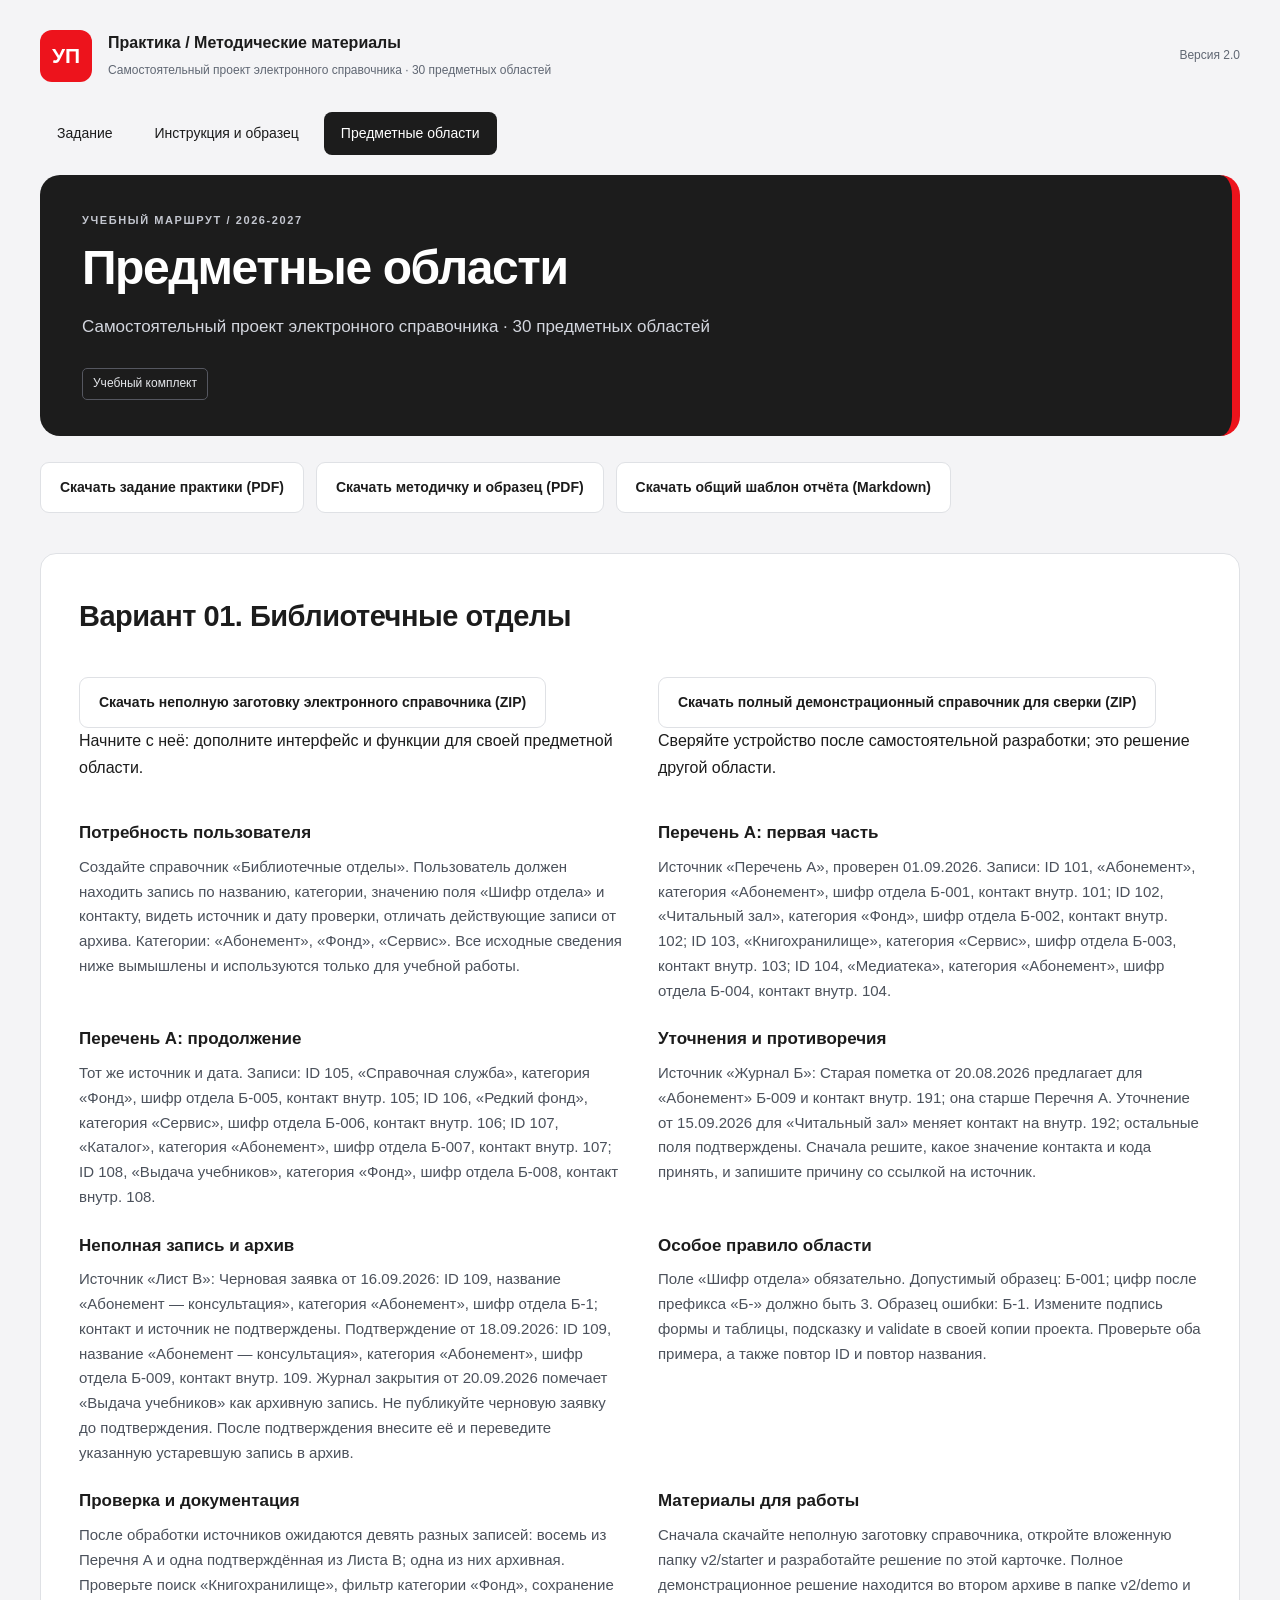
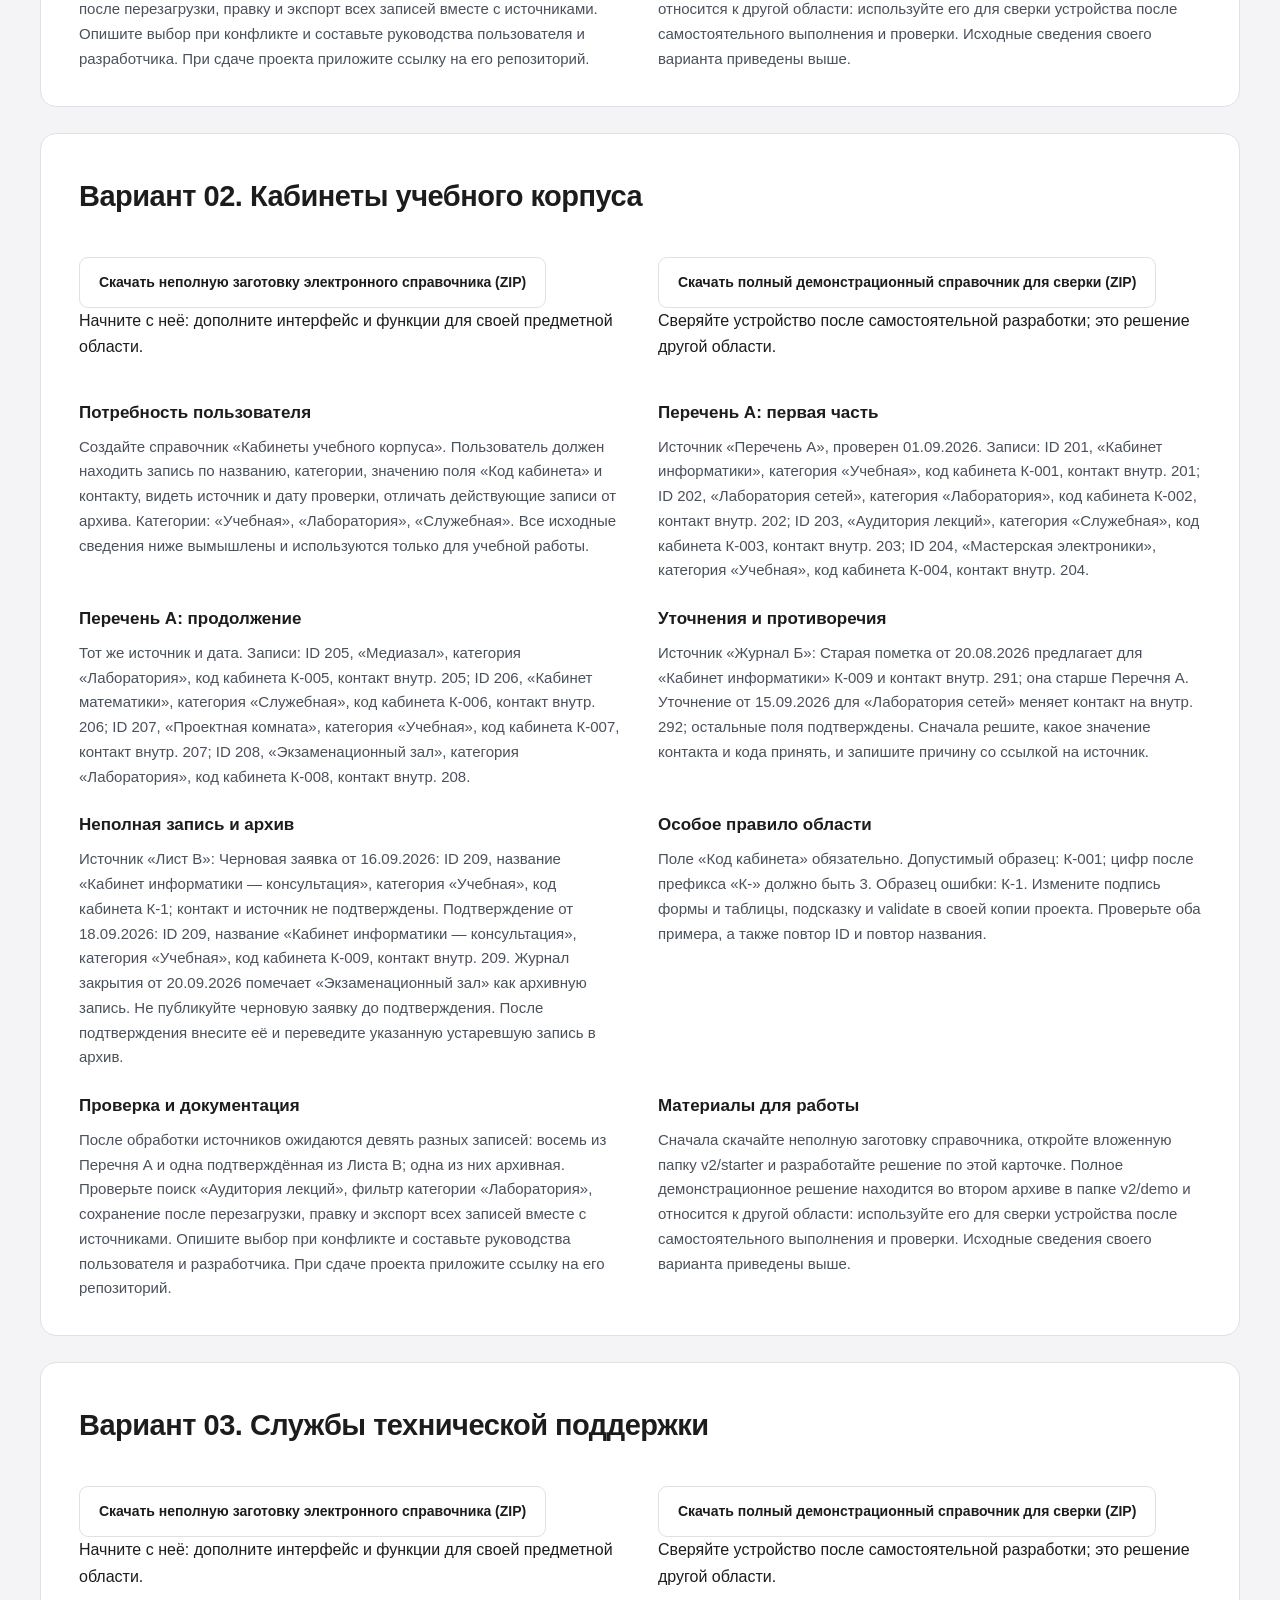
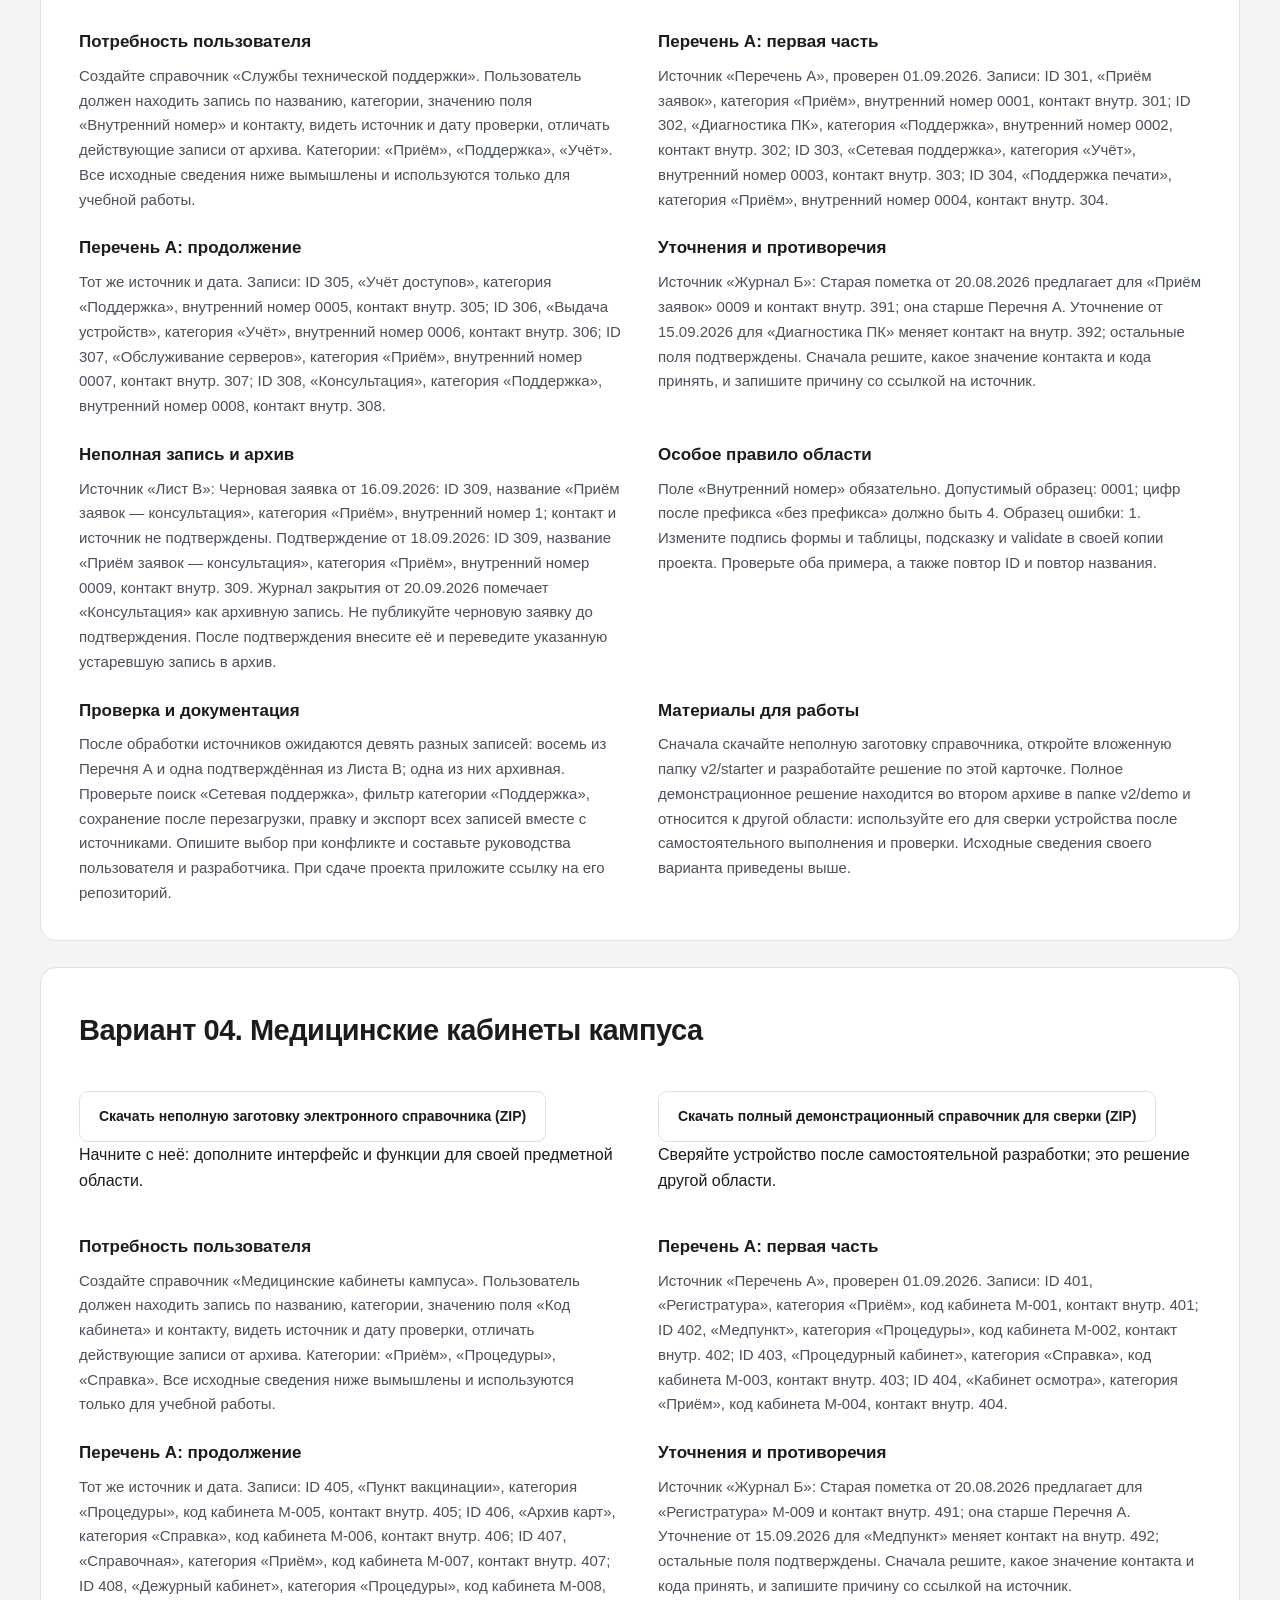
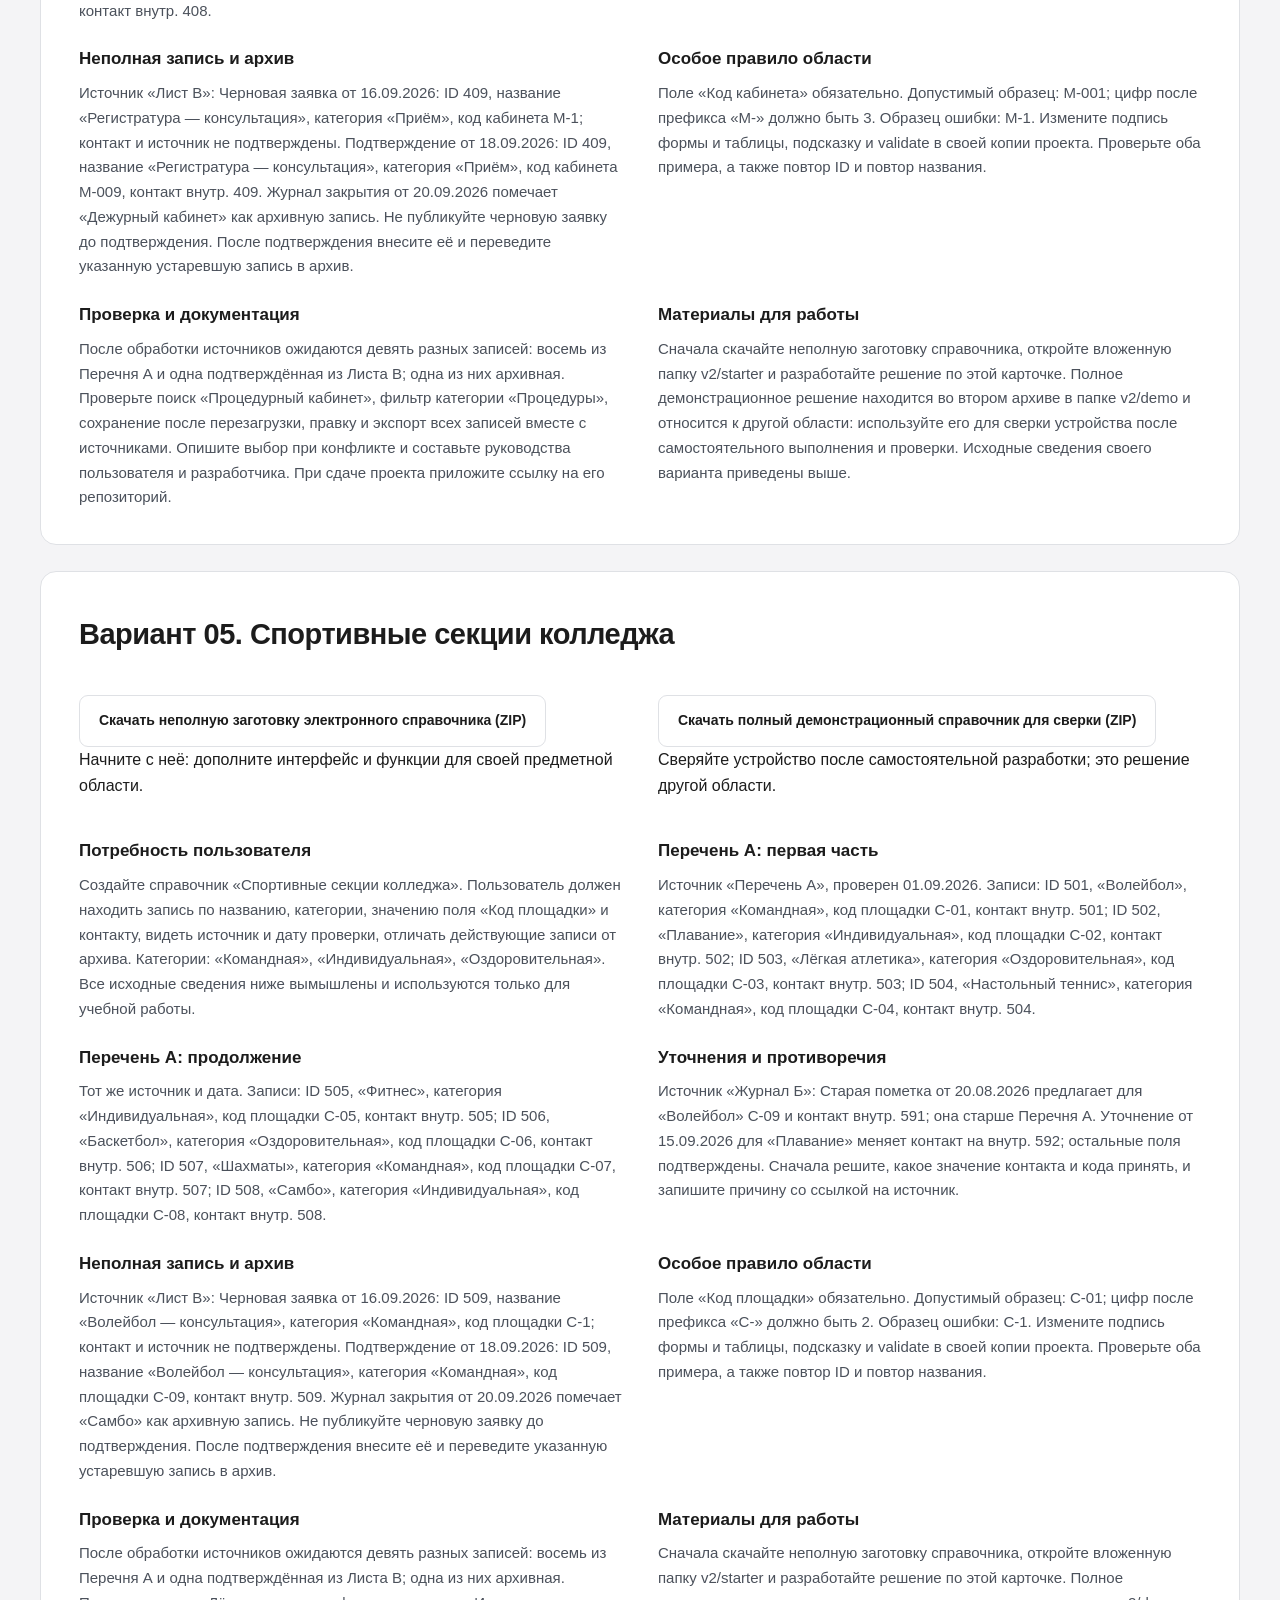
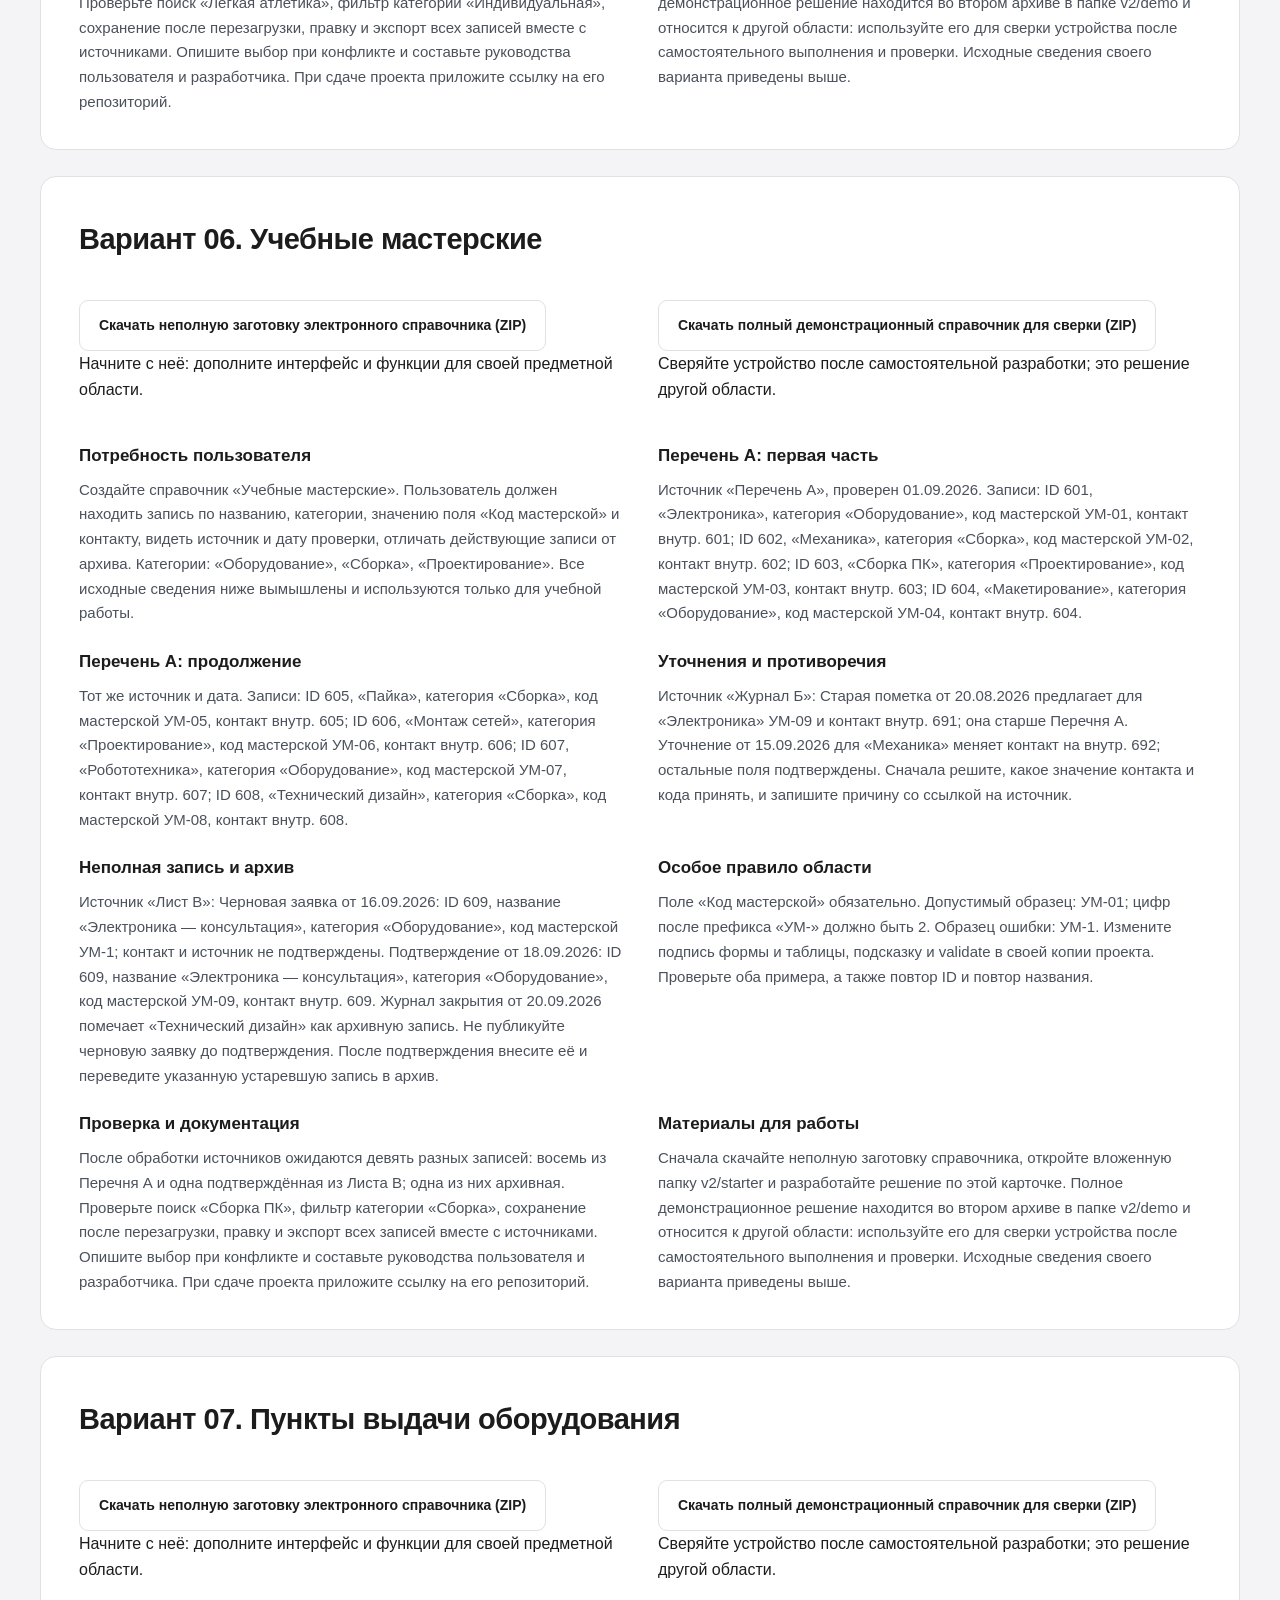
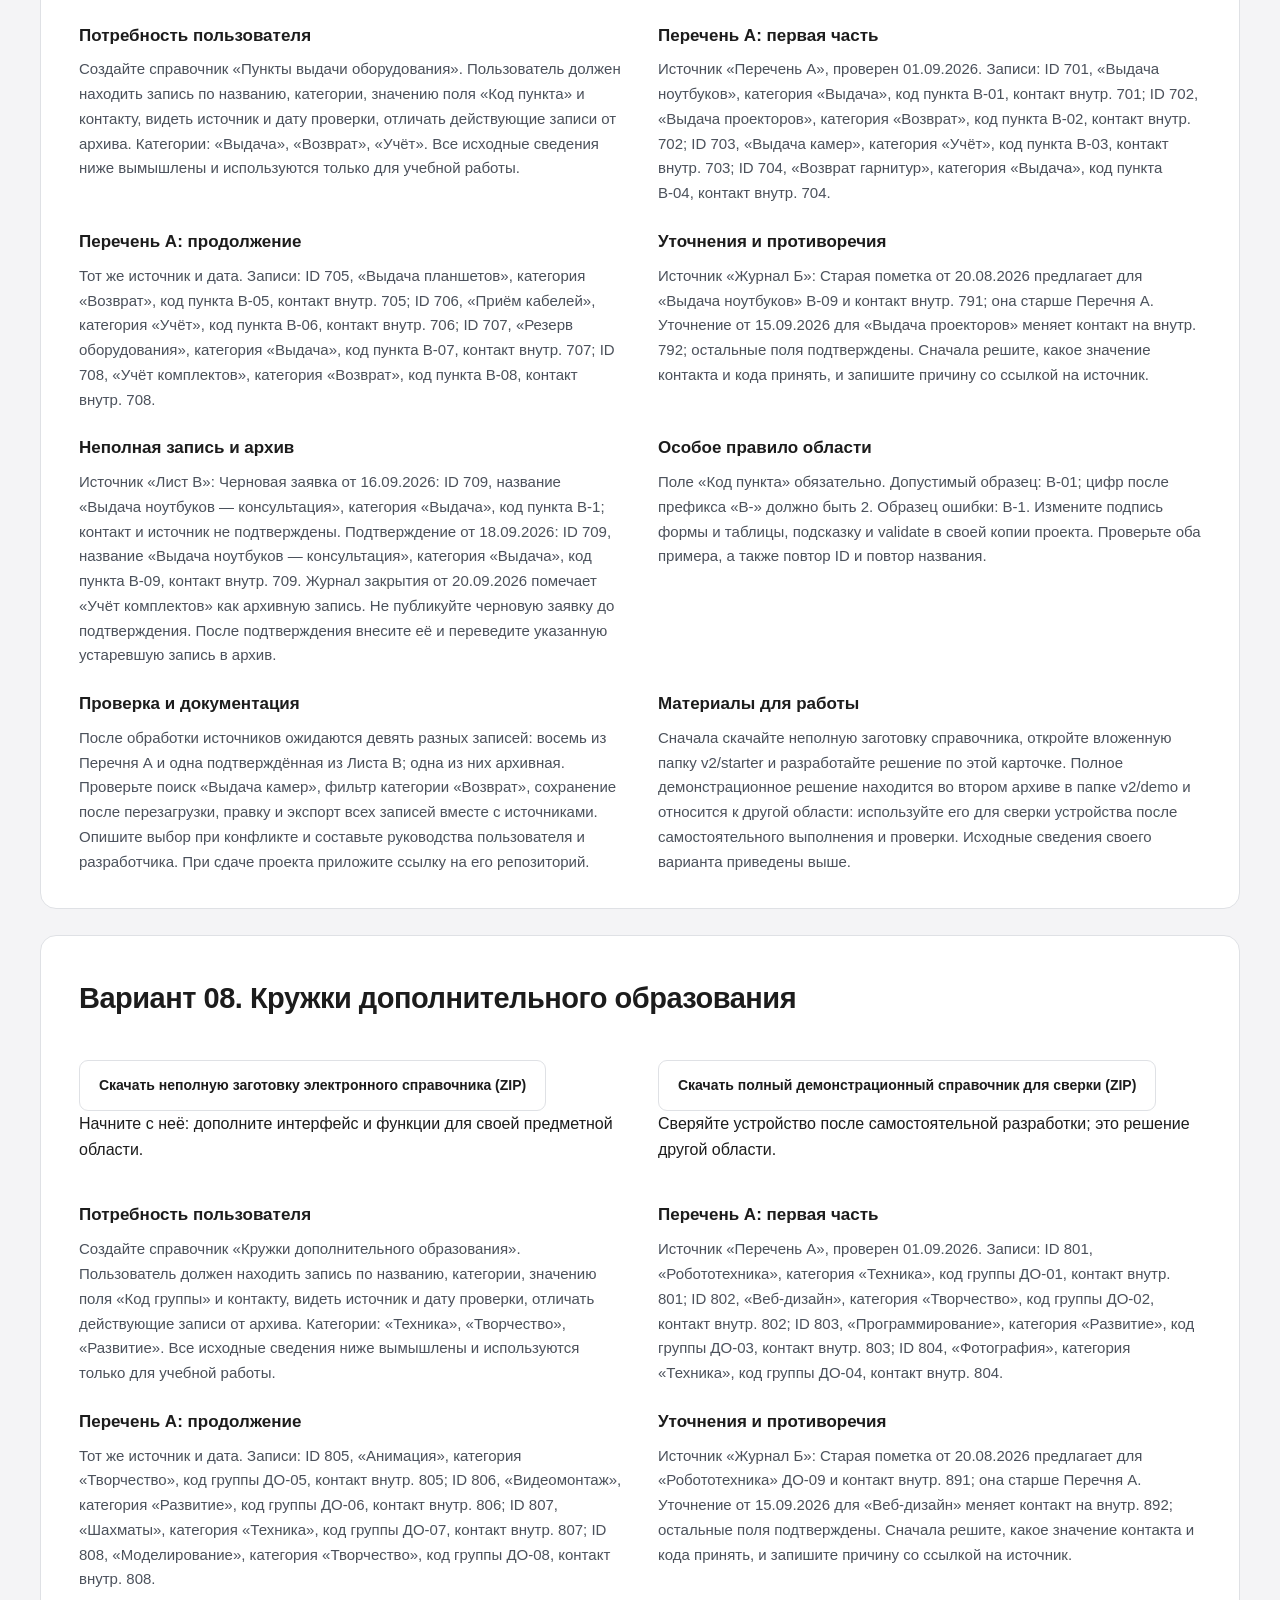
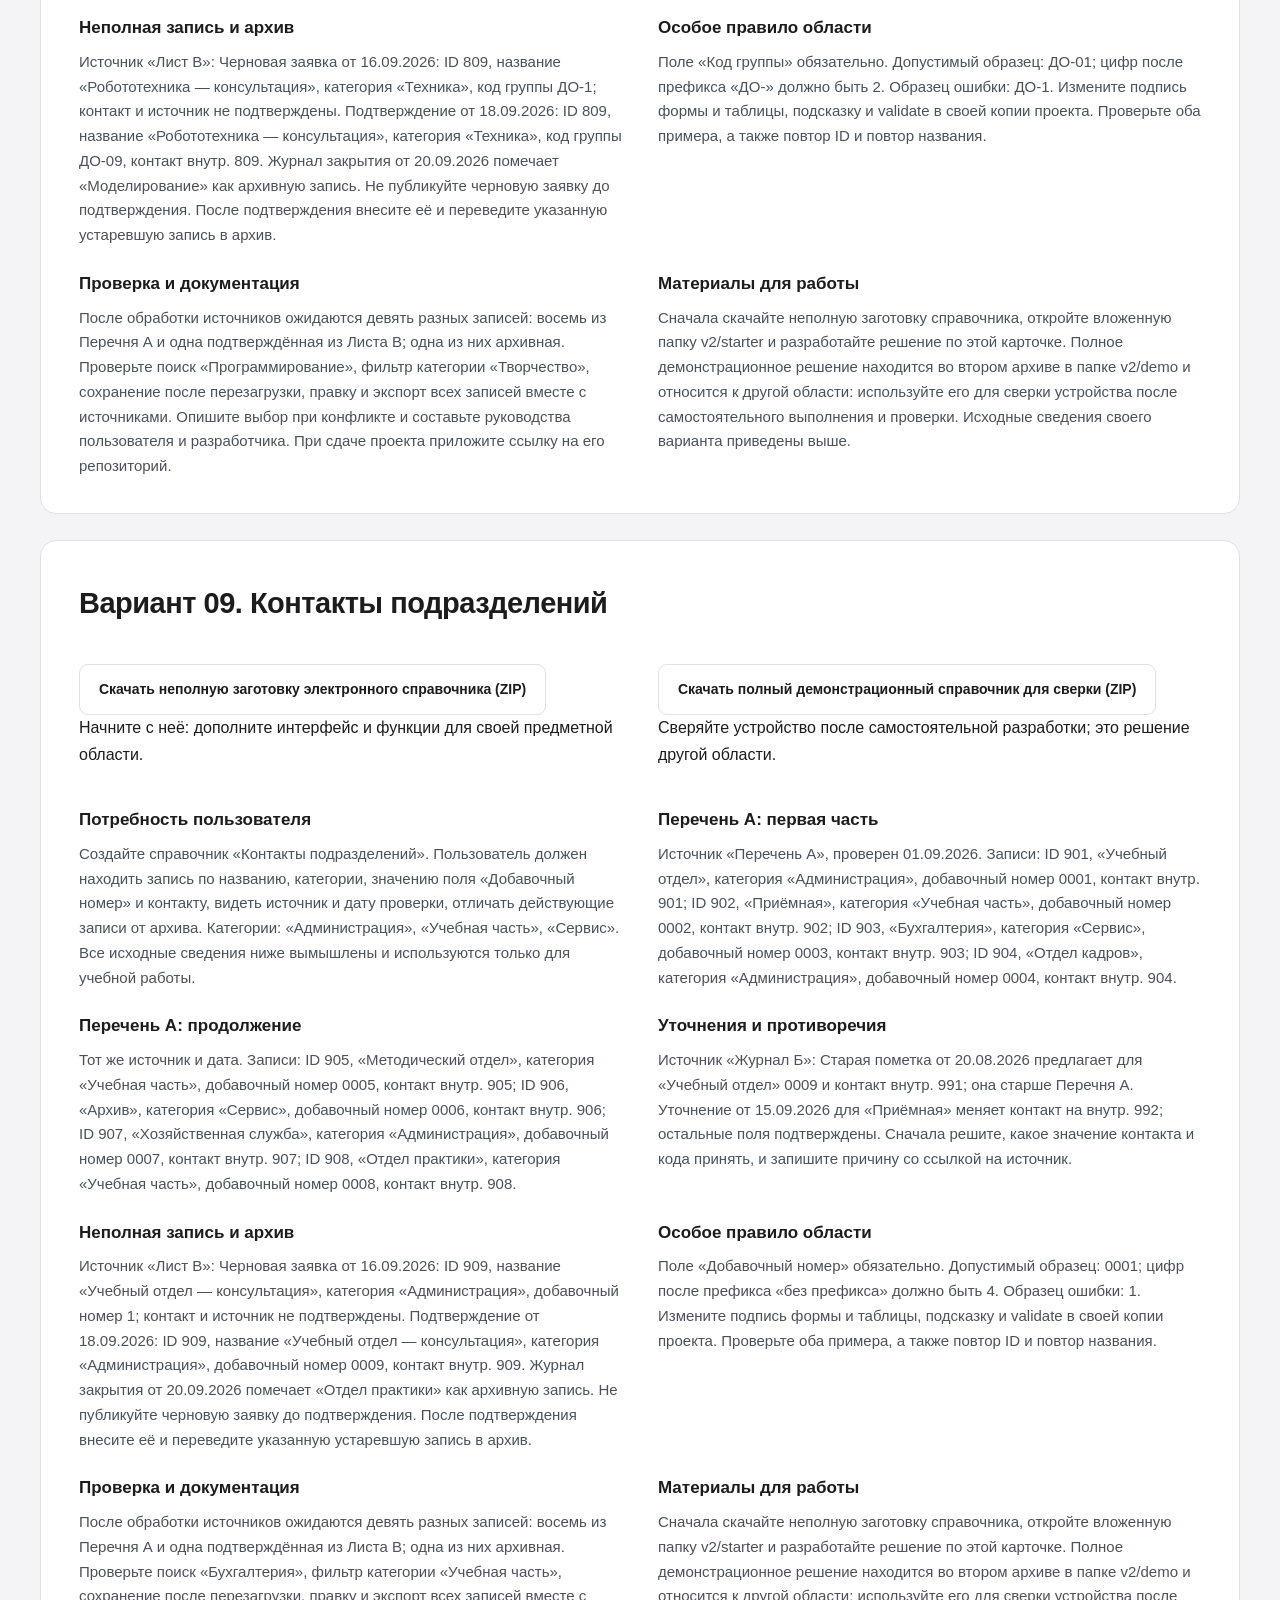
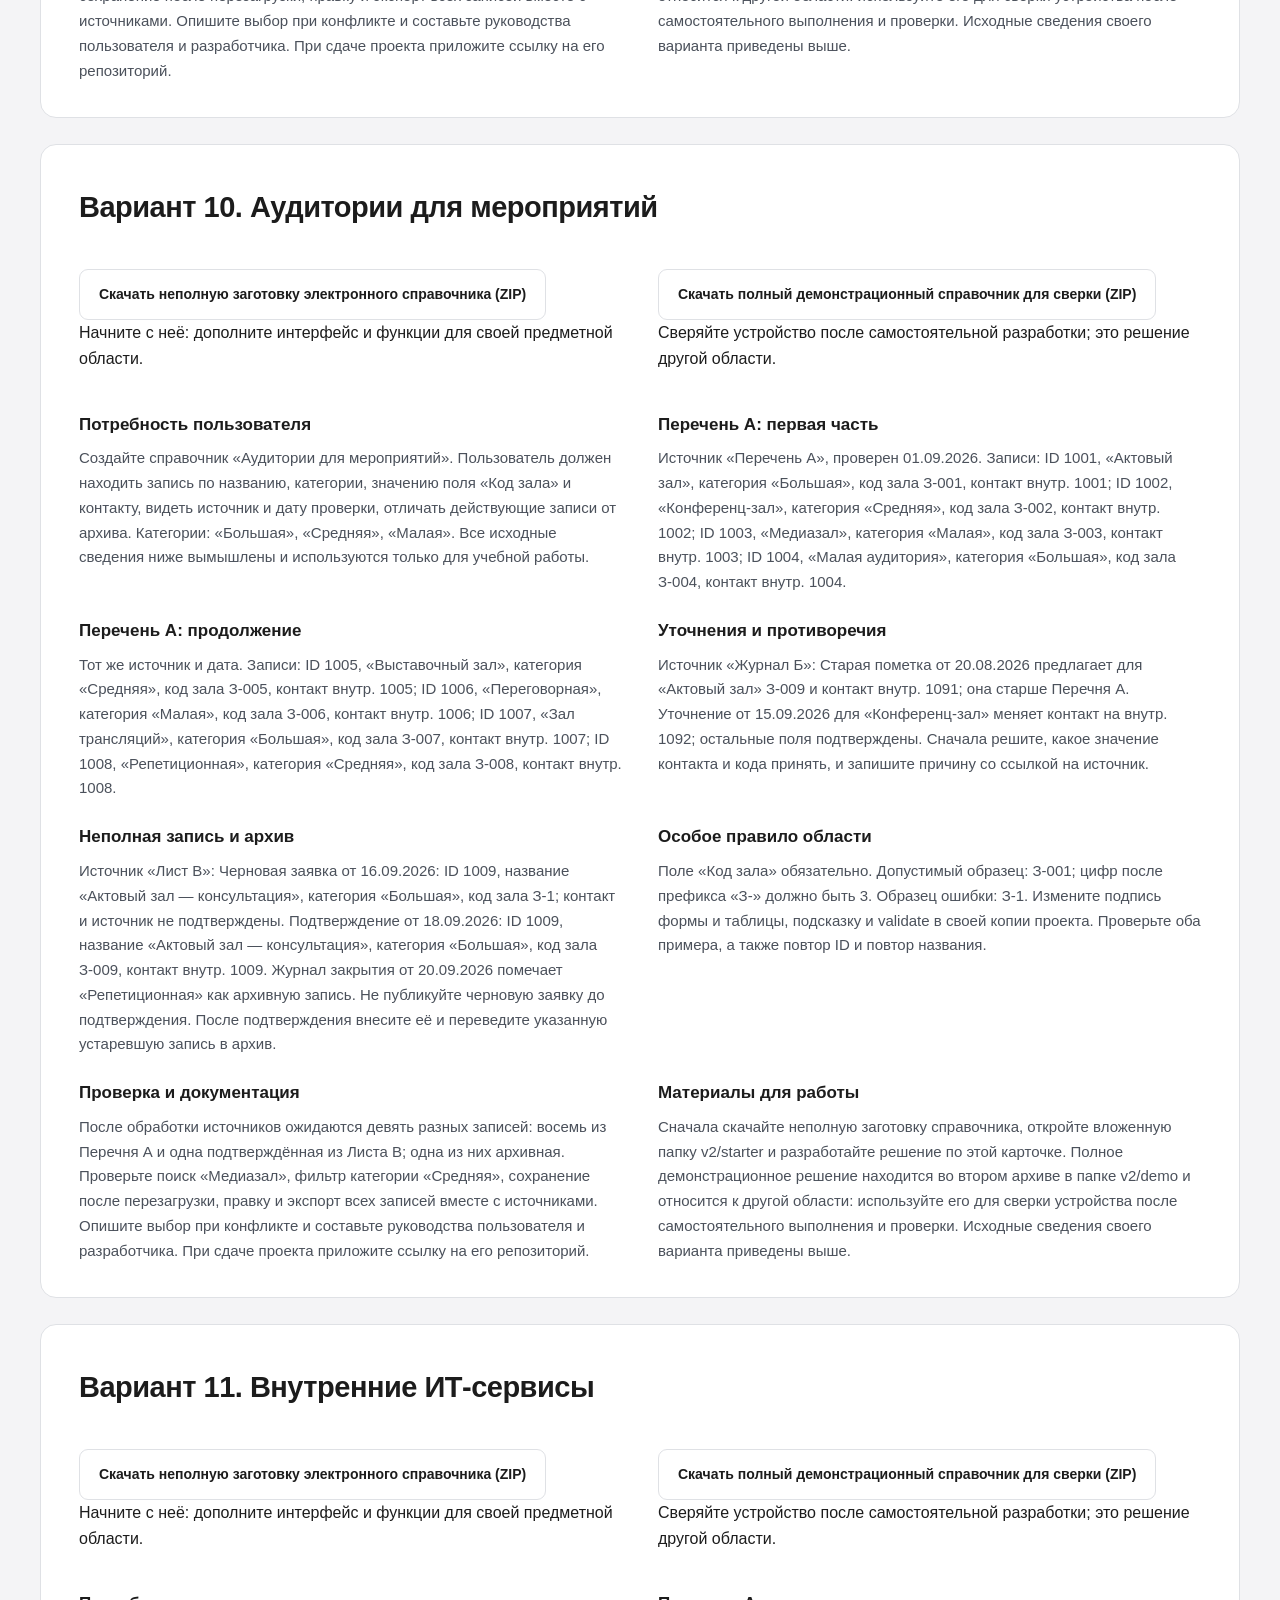
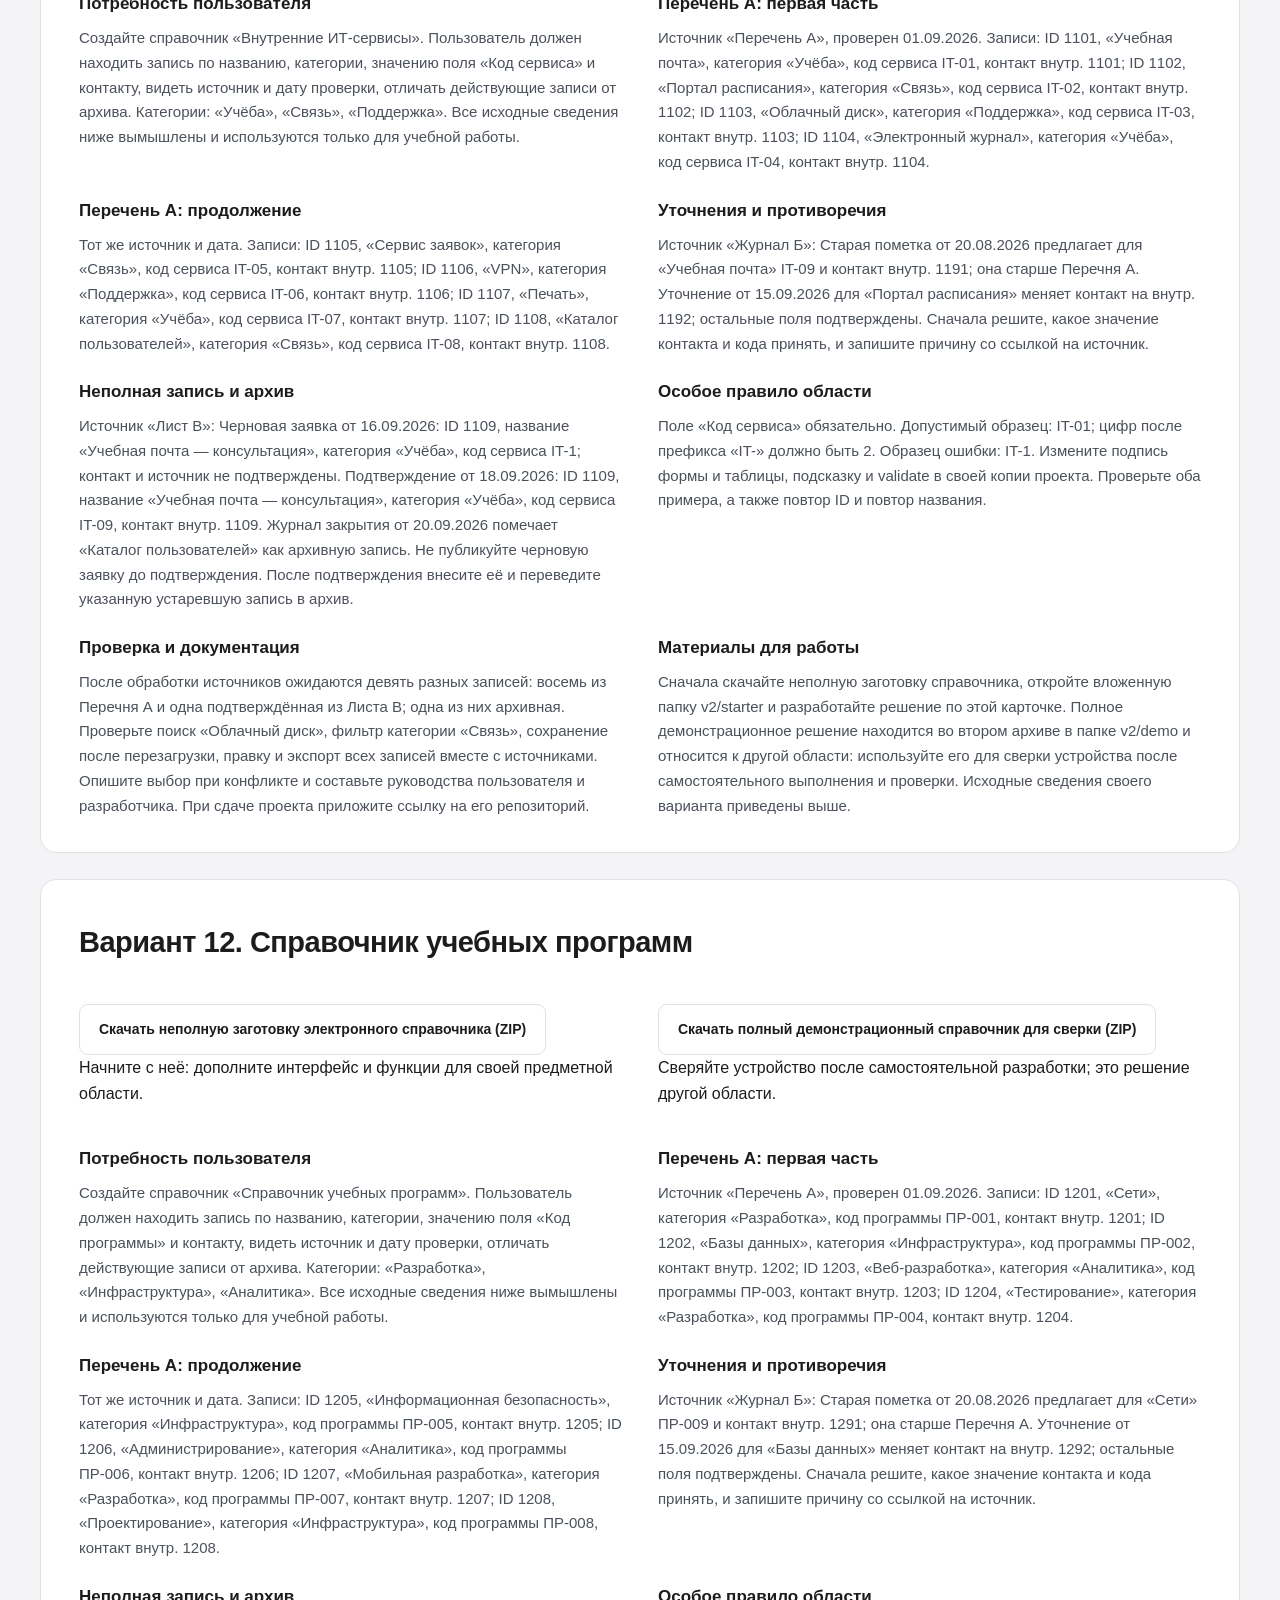
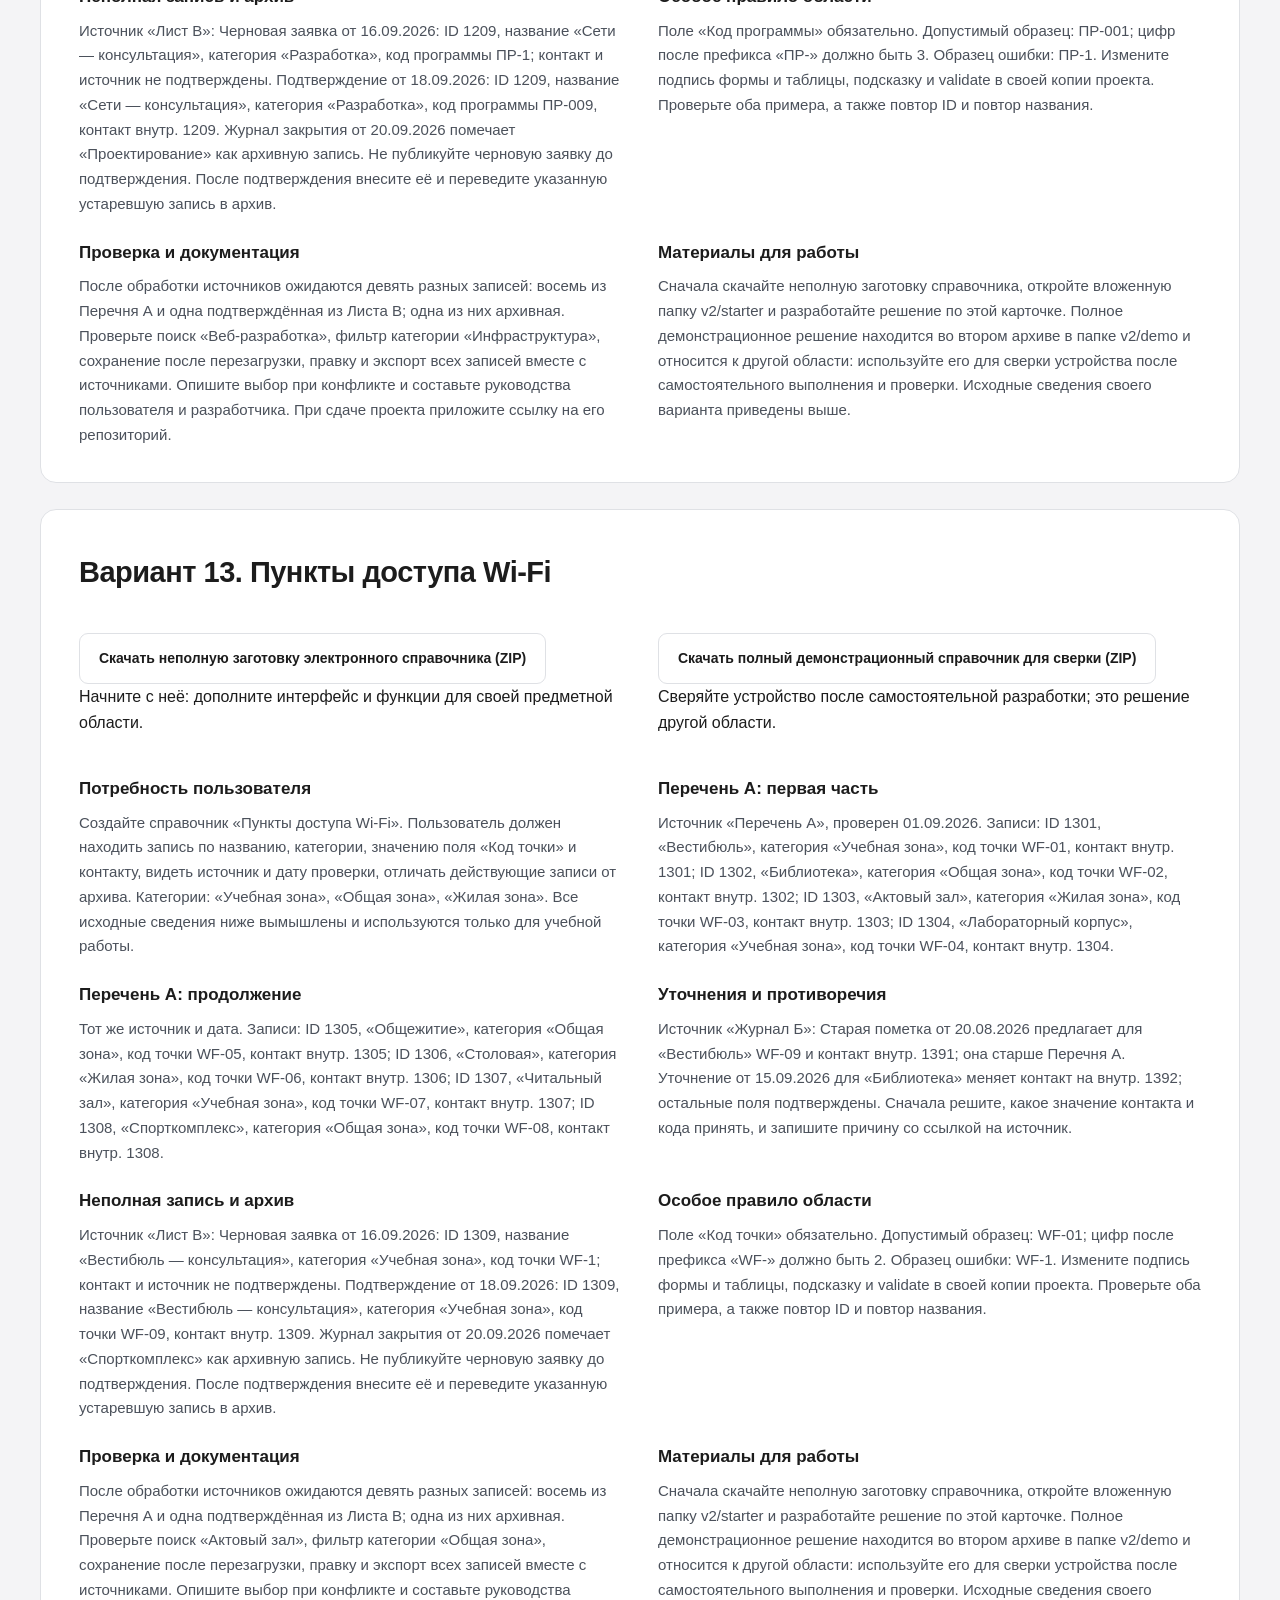
==== commit fee2ab6c: "Revise UP.03 practice for independent directory project" ====
--- a/site/areas.html
+++ b/site/areas.html
@@ -1 +1 @@
-<!doctype html><html lang="ru"><head><meta charset="utf-8"><meta name="viewport" content="width=device-width,initial-scale=1"><title>Предметные области</title><link rel="icon" href="assets/favicon.svg"><link rel="stylesheet" href="assets/style.css"></head><body><a class="skip" href="#main">Перейти к содержанию</a><header class="shell top"><a class="brand" href="index.html"><span class="emblem">УП</span><span><strong>Практика / Методические материалы</strong><small>Электронный справочник: качество данных, поиск и обновление · 30 вариантов</small></span></a><span class="version">Версия 1.0</span></header><div class="shell"><nav><a href="index.html" >Задание</a><a href="lessons.html" >Инструкция и образец</a><a href="areas.html" aria-current=page>Предметные области</a></nav><main id="main"><section class="hero"><p class="eyebrow">Учебный маршрут / 2026-2027</p><h1>Предметные области</h1><p>Электронный справочник: качество данных, поиск и обновление · 30 вариантов</p><span class="badge">Учебный комплект</span></section><div class="downloads"><a class="button" href="downloads/assignment.pdf">Скачать задание практики (PDF)</a><a class="button" href="downloads/guide.pdf">Скачать методичку и образец (PDF)</a><a class="button" href="downloads/report-template.md">Скачать общий шаблон отчёта (Markdown)</a></div><article class="lesson" id="variant-01"><p class="eyebrow"></p><h2>Вариант 01. Библиотечные отделы</h2><div class="blocks"><p class="block"><a class="button" href="downloads/Directory-source.zip">Скачать исходный проект электронного справочника (ZIP)</a><br>Начните с него: распакуйте проект, откройте index.html и проверьте импорт.</p><p class="block"><a class="button" href="downloads/demo.csv">Скачать демонстрационный CSV для проверки импорта</a><br>Откройте до запуска, затем загрузите для проверки качества входных строк.</p><p class="block"><a class="button" href="downloads/variant-01.csv">Скачать CSV для области «Библиотечные отделы» (variant-01.csv)</a><br>Подключите данные своего варианта после проверки исходного приложения.</p><section class="block text"><h3>Потребность пользователя</h3><p>Пользователю нужен справочник «Библиотечные отделы»: он должен находить читальный зал, абонемент и архив, видеть категорию, контакт, источник и дату обновления. Сначала запишите, какие поля помогают отличить одноимённые записи.</p></section><section class="block text"><h3>Исходные данные и прогноз</h3><p>Откройте CSV этой области в текстовом редакторе. В нём три разных объекта и повтор названия «читальный зал — библиотечные отделы». До загрузки предскажите число принятых записей и номер предупреждения. Данные учебные, контакты условные.</p></section><section class="block text"><h3>Работа с проектом</h3><p>Распакуйте общий исходный проект, откройте index.html и загрузите именно variant-01.csv. Найдите запросом «абонемент» нужную запись. Исправьте контакт для «архив» кнопкой «Изменить» и выгрузите CSV. При сдаче проекта приложите ссылку на его репозиторий.</p></section><section class="block text"><h3>Особое требование варианта</h3><p>Для области «Библиотечные отделы» сверьте категорию записи «абонемент — библиотечные отделы» с исходным CSV и объясните, почему поиск по этой категории находит запись. Для проверки обновления измените её условный контакт через кнопку «Изменить», выгрузите CSV и сравните значение с исходным.</p></section><section class="block text"><h3>Проверка результата</h3><p>Повторно откройте экспортированный CSV. Убедитесь, что изменённая запись сохранилась, повтор отклонён, поиск не потерял другие строки и источник остаётся прослеживаемым. Сравните фактическое поведение с прогнозом и опишите причину расхождений.</p></section><section class="block text"><h3>Материалы в порядке использования</h3><p>Сначала скачайте общий исходный проект и распакуйте его. Затем скачайте CSV области «Библиотечные отделы» и загрузите через поле выбора файла. Демонстрационный CSV используйте только при разборе методички: он не заменяет данные варианта.</p></section></div></article><article class="lesson" id="variant-02"><p class="eyebrow"></p><h2>Вариант 02. Кабинеты учебного корпуса</h2><div class="blocks"><p class="block"><a class="button" href="downloads/Directory-source.zip">Скачать исходный проект электронного справочника (ZIP)</a><br>Начните с него: распакуйте проект, откройте index.html и проверьте импорт.</p><p class="block"><a class="button" href="downloads/demo.csv">Скачать демонстрационный CSV для проверки импорта</a><br>Откройте до запуска, затем загрузите для проверки качества входных строк.</p><p class="block"><a class="button" href="downloads/variant-02.csv">Скачать CSV для области «Кабинеты учебного корпуса» (variant-02.csv)</a><br>Подключите данные своего варианта после проверки исходного приложения.</p><section class="block text"><h3>Потребность пользователя</h3><p>Пользователю нужен справочник «Кабинеты учебного корпуса»: он должен находить лаборатория, лекционная и мастерская, видеть категорию, контакт, источник и дату обновления. Сначала запишите, какие поля помогают отличить одноимённые записи.</p></section><section class="block text"><h3>Исходные данные и прогноз</h3><p>Откройте CSV этой области в текстовом редакторе. В нём три разных объекта и повтор названия «лаборатория — кабинеты учебного корпуса». До загрузки предскажите число принятых записей и номер предупреждения. Данные учебные, контакты условные.</p></section><section class="block text"><h3>Работа с проектом</h3><p>Распакуйте общий исходный проект, откройте index.html и загрузите именно variant-02.csv. Найдите запросом «лекционная» нужную запись. Исправьте контакт для «мастерская» кнопкой «Изменить» и выгрузите CSV. При сдаче проекта приложите ссылку на его репозиторий.</p></section><section class="block text"><h3>Особое требование варианта</h3><p>Для области «Кабинеты учебного корпуса» сверьте категорию записи «лекционная — кабинеты учебного корпуса» с исходным CSV и объясните, почему поиск по этой категории находит запись. Для проверки обновления измените её условный контакт через кнопку «Изменить», выгрузите CSV и сравните значение с исходным.</p></section><section class="block text"><h3>Проверка результата</h3><p>Повторно откройте экспортированный CSV. Убедитесь, что изменённая запись сохранилась, повтор отклонён, поиск не потерял другие строки и источник остаётся прослеживаемым. Сравните фактическое поведение с прогнозом и опишите причину расхождений.</p></section><section class="block text"><h3>Материалы в порядке использования</h3><p>Сначала скачайте общий исходный проект и распакуйте его. Затем скачайте CSV области «Кабинеты учебного корпуса» и загрузите через поле выбора файла. Демонстрационный CSV используйте только при разборе методички: он не заменяет данные варианта.</p></section></div></article><article class="lesson" id="variant-03"><p class="eyebrow"></p><h2>Вариант 03. Службы технической поддержки</h2><div class="blocks"><p class="block"><a class="button" href="downloads/Directory-source.zip">Скачать исходный проект электронного справочника (ZIP)</a><br>Начните с него: распакуйте проект, откройте index.html и проверьте импорт.</p><p class="block"><a class="button" href="downloads/demo.csv">Скачать демонстрационный CSV для проверки импорта</a><br>Откройте до запуска, затем загрузите для проверки качества входных строк.</p><p class="block"><a class="button" href="downloads/variant-03.csv">Скачать CSV для области «Службы технической поддержки» (variant-03.csv)</a><br>Подключите данные своего варианта после проверки исходного приложения.</p><section class="block text"><h3>Потребность пользователя</h3><p>Пользователю нужен справочник «Службы технической поддержки»: он должен находить приём заявок, ремонт и консультация, видеть категорию, контакт, источник и дату обновления. Сначала запишите, какие поля помогают отличить одноимённые записи.</p></section><section class="block text"><h3>Исходные данные и прогноз</h3><p>Откройте CSV этой области в текстовом редакторе. В нём три разных объекта и повтор названия «приём заявок — службы технической поддержки». До загрузки предскажите число принятых записей и номер предупреждения. Данные учебные, контакты условные.</p></section><section class="block text"><h3>Работа с проектом</h3><p>Распакуйте общий исходный проект, откройте index.html и загрузите именно variant-03.csv. Найдите запросом «ремонт» нужную запись. Исправьте контакт для «консультация» кнопкой «Изменить» и выгрузите CSV. При сдаче проекта приложите ссылку на его репозиторий.</p></section><section class="block text"><h3>Особое требование варианта</h3><p>Для области «Службы технической поддержки» сверьте категорию записи «ремонт — службы технической поддержки» с исходным CSV и объясните, почему поиск по этой категории находит запись. Для проверки обновления измените её условный контакт через кнопку «Изменить», выгрузите CSV и сравните значение с исходным.</p></section><section class="block text"><h3>Проверка результата</h3><p>Повторно откройте экспортированный CSV. Убедитесь, что изменённая запись сохранилась, повтор отклонён, поиск не потерял другие строки и источник остаётся прослеживаемым. Сравните фактическое поведение с прогнозом и опишите причину расхождений.</p></section><section class="block text"><h3>Материалы в порядке использования</h3><p>Сначала скачайте общий исходный проект и распакуйте его. Затем скачайте CSV области «Службы технической поддержки» и загрузите через поле выбора файла. Демонстрационный CSV используйте только при разборе методички: он не заменяет данные варианта.</p></section></div></article><article class="lesson" id="variant-04"><p class="eyebrow"></p><h2>Вариант 04. Медицинские кабинеты кампуса</h2><div class="blocks"><p class="block"><a class="button" href="downloads/Directory-source.zip">Скачать исходный проект электронного справочника (ZIP)</a><br>Начните с него: распакуйте проект, откройте index.html и проверьте импорт.</p><p class="block"><a class="button" href="downloads/demo.csv">Скачать демонстрационный CSV для проверки импорта</a><br>Откройте до запуска, затем загрузите для проверки качества входных строк.</p><p class="block"><a class="button" href="downloads/variant-04.csv">Скачать CSV для области «Медицинские кабинеты кампуса» (variant-04.csv)</a><br>Подключите данные своего варианта после проверки исходного приложения.</p><section class="block text"><h3>Потребность пользователя</h3><p>Пользователю нужен справочник «Медицинские кабинеты кампуса»: он должен находить медпункт, профосмотр и регистратура, видеть категорию, контакт, источник и дату обновления. Сначала запишите, какие поля помогают отличить одноимённые записи.</p></section><section class="block text"><h3>Исходные данные и прогноз</h3><p>Откройте CSV этой области в текстовом редакторе. В нём три разных объекта и повтор названия «медпункт — медицинские кабинеты кампуса». До загрузки предскажите число принятых записей и номер предупреждения. Данные учебные, контакты условные.</p></section><section class="block text"><h3>Работа с проектом</h3><p>Распакуйте общий исходный проект, откройте index.html и загрузите именно variant-04.csv. Найдите запросом «профосмотр» нужную запись. Исправьте контакт для «регистратура» кнопкой «Изменить» и выгрузите CSV. При сдаче проекта приложите ссылку на его репозиторий.</p></section><section class="block text"><h3>Особое требование варианта</h3><p>Для области «Медицинские кабинеты кампуса» сверьте категорию записи «профосмотр — медицинские кабинеты кампуса» с исходным CSV и объясните, почему поиск по этой категории находит запись. Для проверки обновления измените её условный контакт через кнопку «Изменить», выгрузите CSV и сравните значение с исходным.</p></section><section class="block text"><h3>Проверка результата</h3><p>Повторно откройте экспортированный CSV. Убедитесь, что изменённая запись сохранилась, повтор отклонён, поиск не потерял другие строки и источник остаётся прослеживаемым. Сравните фактическое поведение с прогнозом и опишите причину расхождений.</p></section><section class="block text"><h3>Материалы в порядке использования</h3><p>Сначала скачайте общий исходный проект и распакуйте его. Затем скачайте CSV области «Медицинские кабинеты кампуса» и загрузите через поле выбора файла. Демонстрационный CSV используйте только при разборе методички: он не заменяет данные варианта.</p></section></div></article><article class="lesson" id="variant-05"><p class="eyebrow"></p><h2>Вариант 05. Спортивные секции колледжа</h2><div class="blocks"><p class="block"><a class="button" href="downloads/Directory-source.zip">Скачать исходный проект электронного справочника (ZIP)</a><br>Начните с него: распакуйте проект, откройте index.html и проверьте импорт.</p><p class="block"><a class="button" href="downloads/demo.csv">Скачать демонстрационный CSV для проверки импорта</a><br>Откройте до запуска, затем загрузите для проверки качества входных строк.</p><p class="block"><a class="button" href="downloads/variant-05.csv">Скачать CSV для области «Спортивные секции колледжа» (variant-05.csv)</a><br>Подключите данные своего варианта после проверки исходного приложения.</p><section class="block text"><h3>Потребность пользователя</h3><p>Пользователю нужен справочник «Спортивные секции колледжа»: он должен находить плавание, волейбол и тренажёры, видеть категорию, контакт, источник и дату обновления. Сначала запишите, какие поля помогают отличить одноимённые записи.</p></section><section class="block text"><h3>Исходные данные и прогноз</h3><p>Откройте CSV этой области в текстовом редакторе. В нём три разных объекта и повтор названия «плавание — спортивные секции колледжа». До загрузки предскажите число принятых записей и номер предупреждения. Данные учебные, контакты условные.</p></section><section class="block text"><h3>Работа с проектом</h3><p>Распакуйте общий исходный проект, откройте index.html и загрузите именно variant-05.csv. Найдите запросом «волейбол» нужную запись. Исправьте контакт для «тренажёры» кнопкой «Изменить» и выгрузите CSV. При сдаче проекта приложите ссылку на его репозиторий.</p></section><section class="block text"><h3>Особое требование варианта</h3><p>Для области «Спортивные секции колледжа» сверьте категорию записи «волейбол — спортивные секции колледжа» с исходным CSV и объясните, почему поиск по этой категории находит запись. Для проверки обновления измените её условный контакт через кнопку «Изменить», выгрузите CSV и сравните значение с исходным.</p></section><section class="block text"><h3>Проверка результата</h3><p>Повторно откройте экспортированный CSV. Убедитесь, что изменённая запись сохранилась, повтор отклонён, поиск не потерял другие строки и источник остаётся прослеживаемым. Сравните фактическое поведение с прогнозом и опишите причину расхождений.</p></section><section class="block text"><h3>Материалы в порядке использования</h3><p>Сначала скачайте общий исходный проект и распакуйте его. Затем скачайте CSV области «Спортивные секции колледжа» и загрузите через поле выбора файла. Демонстрационный CSV используйте только при разборе методички: он не заменяет данные варианта.</p></section></div></article><article class="lesson" id="variant-06"><p class="eyebrow"></p><h2>Вариант 06. Учебные мастерские</h2><div class="blocks"><p class="block"><a class="button" href="downloads/Directory-source.zip">Скачать исходный проект электронного справочника (ZIP)</a><br>Начните с него: распакуйте проект, откройте index.html и проверьте импорт.</p><p class="block"><a class="button" href="downloads/demo.csv">Скачать демонстрационный CSV для проверки импорта</a><br>Откройте до запуска, затем загрузите для проверки качества входных строк.</p><p class="block"><a class="button" href="downloads/variant-06.csv">Скачать CSV для области «Учебные мастерские» (variant-06.csv)</a><br>Подключите данные своего варианта после проверки исходного приложения.</p><section class="block text"><h3>Потребность пользователя</h3><p>Пользователю нужен справочник «Учебные мастерские»: он должен находить электроника, механика и макетирование, видеть категорию, контакт, источник и дату обновления. Сначала запишите, какие поля помогают отличить одноимённые записи.</p></section><section class="block text"><h3>Исходные данные и прогноз</h3><p>Откройте CSV этой области в текстовом редакторе. В нём три разных объекта и повтор названия «электроника — учебные мастерские». До загрузки предскажите число принятых записей и номер предупреждения. Данные учебные, контакты условные.</p></section><section class="block text"><h3>Работа с проектом</h3><p>Распакуйте общий исходный проект, откройте index.html и загрузите именно variant-06.csv. Найдите запросом «механика» нужную запись. Исправьте контакт для «макетирование» кнопкой «Изменить» и выгрузите CSV. При сдаче проекта приложите ссылку на его репозиторий.</p></section><section class="block text"><h3>Особое требование варианта</h3><p>Для области «Учебные мастерские» сверьте категорию записи «механика — учебные мастерские» с исходным CSV и объясните, почему поиск по этой категории находит запись. Для проверки обновления измените её условный контакт через кнопку «Изменить», выгрузите CSV и сравните значение с исходным.</p></section><section class="block text"><h3>Проверка результата</h3><p>Повторно откройте экспортированный CSV. Убедитесь, что изменённая запись сохранилась, повтор отклонён, поиск не потерял другие строки и источник остаётся прослеживаемым. Сравните фактическое поведение с прогнозом и опишите причину расхождений.</p></section><section class="block text"><h3>Материалы в порядке использования</h3><p>Сначала скачайте общий исходный проект и распакуйте его. Затем скачайте CSV области «Учебные мастерские» и загрузите через поле выбора файла. Демонстрационный CSV используйте только при разборе методички: он не заменяет данные варианта.</p></section></div></article><article class="lesson" id="variant-07"><p class="eyebrow"></p><h2>Вариант 07. Пункты выдачи оборудования</h2><div class="blocks"><p class="block"><a class="button" href="downloads/Directory-source.zip">Скачать исходный проект электронного справочника (ZIP)</a><br>Начните с него: распакуйте проект, откройте index.html и проверьте импорт.</p><p class="block"><a class="button" href="downloads/demo.csv">Скачать демонстрационный CSV для проверки импорта</a><br>Откройте до запуска, затем загрузите для проверки качества входных строк.</p><p class="block"><a class="button" href="downloads/variant-07.csv">Скачать CSV для области «Пункты выдачи оборудования» (variant-07.csv)</a><br>Подключите данные своего варианта после проверки исходного приложения.</p><section class="block text"><h3>Потребность пользователя</h3><p>Пользователю нужен справочник «Пункты выдачи оборудования»: он должен находить ноутбуки, проекторы и камеры, видеть категорию, контакт, источник и дату обновления. Сначала запишите, какие поля помогают отличить одноимённые записи.</p></section><section class="block text"><h3>Исходные данные и прогноз</h3><p>Откройте CSV этой области в текстовом редакторе. В нём три разных объекта и повтор названия «ноутбуки — пункты выдачи оборудования». До загрузки предскажите число принятых записей и номер предупреждения. Данные учебные, контакты условные.</p></section><section class="block text"><h3>Работа с проектом</h3><p>Распакуйте общий исходный проект, откройте index.html и загрузите именно variant-07.csv. Найдите запросом «проекторы» нужную запись. Исправьте контакт для «камеры» кнопкой «Изменить» и выгрузите CSV. При сдаче проекта приложите ссылку на его репозиторий.</p></section><section class="block text"><h3>Особое требование варианта</h3><p>Для области «Пункты выдачи оборудования» сверьте категорию записи «проекторы — пункты выдачи оборудования» с исходным CSV и объясните, почему поиск по этой категории находит запись. Для проверки обновления измените её условный контакт через кнопку «Изменить», выгрузите CSV и сравните значение с исходным.</p></section><section class="block text"><h3>Проверка результата</h3><p>Повторно откройте экспортированный CSV. Убедитесь, что изменённая запись сохранилась, повтор отклонён, поиск не потерял другие строки и источник остаётся прослеживаемым. Сравните фактическое поведение с прогнозом и опишите причину расхождений.</p></section><section class="block text"><h3>Материалы в порядке использования</h3><p>Сначала скачайте общий исходный проект и распакуйте его. Затем скачайте CSV области «Пункты выдачи оборудования» и загрузите через поле выбора файла. Демонстрационный CSV используйте только при разборе методички: он не заменяет данные варианта.</p></section></div></article><article class="lesson" id="variant-08"><p class="eyebrow"></p><h2>Вариант 08. Кружки дополнительного образования</h2><div class="blocks"><p class="block"><a class="button" href="downloads/Directory-source.zip">Скачать исходный проект электронного справочника (ZIP)</a><br>Начните с него: распакуйте проект, откройте index.html и проверьте импорт.</p><p class="block"><a class="button" href="downloads/demo.csv">Скачать демонстрационный CSV для проверки импорта</a><br>Откройте до запуска, затем загрузите для проверки качества входных строк.</p><p class="block"><a class="button" href="downloads/variant-08.csv">Скачать CSV для области «Кружки дополнительного образования» (variant-08.csv)</a><br>Подключите данные своего варианта после проверки исходного приложения.</p><section class="block text"><h3>Потребность пользователя</h3><p>Пользователю нужен справочник «Кружки дополнительного образования»: он должен находить робототехника, дизайн и программирование, видеть категорию, контакт, источник и дату обновления. Сначала запишите, какие поля помогают отличить одноимённые записи.</p></section><section class="block text"><h3>Исходные данные и прогноз</h3><p>Откройте CSV этой области в текстовом редакторе. В нём три разных объекта и повтор названия «робототехника — кружки дополнительного образования». До загрузки предскажите число принятых записей и номер предупреждения. Данные учебные, контакты условные.</p></section><section class="block text"><h3>Работа с проектом</h3><p>Распакуйте общий исходный проект, откройте index.html и загрузите именно variant-08.csv. Найдите запросом «дизайн» нужную запись. Исправьте контакт для «программирование» кнопкой «Изменить» и выгрузите CSV. При сдаче проекта приложите ссылку на его репозиторий.</p></section><section class="block text"><h3>Особое требование варианта</h3><p>Для области «Кружки дополнительного образования» сверьте категорию записи «дизайн — кружки дополнительного образования» с исходным CSV и объясните, почему поиск по этой категории находит запись. Для проверки обновления измените её условный контакт через кнопку «Изменить», выгрузите CSV и сравните значение с исходным.</p></section><section class="block text"><h3>Проверка результата</h3><p>Повторно откройте экспортированный CSV. Убедитесь, что изменённая запись сохранилась, повтор отклонён, поиск не потерял другие строки и источник остаётся прослеживаемым. Сравните фактическое поведение с прогнозом и опишите причину расхождений.</p></section><section class="block text"><h3>Материалы в порядке использования</h3><p>Сначала скачайте общий исходный проект и распакуйте его. Затем скачайте CSV области «Кружки дополнительного образования» и загрузите через поле выбора файла. Демонстрационный CSV используйте только при разборе методички: он не заменяет данные варианта.</p></section></div></article><article class="lesson" id="variant-09"><p class="eyebrow"></p><h2>Вариант 09. Контакты подразделений</h2><div class="blocks"><p class="block"><a class="button" href="downloads/Directory-source.zip">Скачать исходный проект электронного справочника (ZIP)</a><br>Начните с него: распакуйте проект, откройте index.html и проверьте импорт.</p><p class="block"><a class="button" href="downloads/demo.csv">Скачать демонстрационный CSV для проверки импорта</a><br>Откройте до запуска, затем загрузите для проверки качества входных строк.</p><p class="block"><a class="button" href="downloads/variant-09.csv">Скачать CSV для области «Контакты подразделений» (variant-09.csv)</a><br>Подключите данные своего варианта после проверки исходного приложения.</p><section class="block text"><h3>Потребность пользователя</h3><p>Пользователю нужен справочник «Контакты подразделений»: он должен находить учебный отдел, приёмная и бухгалтерия, видеть категорию, контакт, источник и дату обновления. Сначала запишите, какие поля помогают отличить одноимённые записи.</p></section><section class="block text"><h3>Исходные данные и прогноз</h3><p>Откройте CSV этой области в текстовом редакторе. В нём три разных объекта и повтор названия «учебный отдел — контакты подразделений». До загрузки предскажите число принятых записей и номер предупреждения. Данные учебные, контакты условные.</p></section><section class="block text"><h3>Работа с проектом</h3><p>Распакуйте общий исходный проект, откройте index.html и загрузите именно variant-09.csv. Найдите запросом «приёмная» нужную запись. Исправьте контакт для «бухгалтерия» кнопкой «Изменить» и выгрузите CSV. При сдаче проекта приложите ссылку на его репозиторий.</p></section><section class="block text"><h3>Особое требование варианта</h3><p>Для области «Контакты подразделений» сверьте категорию записи «приёмная — контакты подразделений» с исходным CSV и объясните, почему поиск по этой категории находит запись. Для проверки обновления измените её условный контакт через кнопку «Изменить», выгрузите CSV и сравните значение с исходным.</p></section><section class="block text"><h3>Проверка результата</h3><p>Повторно откройте экспортированный CSV. Убедитесь, что изменённая запись сохранилась, повтор отклонён, поиск не потерял другие строки и источник остаётся прослеживаемым. Сравните фактическое поведение с прогнозом и опишите причину расхождений.</p></section><section class="block text"><h3>Материалы в порядке использования</h3><p>Сначала скачайте общий исходный проект и распакуйте его. Затем скачайте CSV области «Контакты подразделений» и загрузите через поле выбора файла. Демонстрационный CSV используйте только при разборе методички: он не заменяет данные варианта.</p></section></div></article><article class="lesson" id="variant-10"><p class="eyebrow"></p><h2>Вариант 10. Аудитории для мероприятий</h2><div class="blocks"><p class="block"><a class="button" href="downloads/Directory-source.zip">Скачать исходный проект электронного справочника (ZIP)</a><br>Начните с него: распакуйте проект, откройте index.html и проверьте импорт.</p><p class="block"><a class="button" href="downloads/demo.csv">Скачать демонстрационный CSV для проверки импорта</a><br>Откройте до запуска, затем загрузите для проверки качества входных строк.</p><p class="block"><a class="button" href="downloads/variant-10.csv">Скачать CSV для области «Аудитории для мероприятий» (variant-10.csv)</a><br>Подключите данные своего варианта после проверки исходного приложения.</p><section class="block text"><h3>Потребность пользователя</h3><p>Пользователю нужен справочник «Аудитории для мероприятий»: он должен находить актовый зал, конференц-зал и медиазал, видеть категорию, контакт, источник и дату обновления. Сначала запишите, какие поля помогают отличить одноимённые записи.</p></section><section class="block text"><h3>Исходные данные и прогноз</h3><p>Откройте CSV этой области в текстовом редакторе. В нём три разных объекта и повтор названия «актовый зал — аудитории для мероприятий». До загрузки предскажите число принятых записей и номер предупреждения. Данные учебные, контакты условные.</p></section><section class="block text"><h3>Работа с проектом</h3><p>Распакуйте общий исходный проект, откройте index.html и загрузите именно variant-10.csv. Найдите запросом «конференц-зал» нужную запись. Исправьте контакт для «медиазал» кнопкой «Изменить» и выгрузите CSV. При сдаче проекта приложите ссылку на его репозиторий.</p></section><section class="block text"><h3>Особое требование варианта</h3><p>Для области «Аудитории для мероприятий» сверьте категорию записи «конференц-зал — аудитории для мероприятий» с исходным CSV и объясните, почему поиск по этой категории находит запись. Для проверки обновления измените её условный контакт через кнопку «Изменить», выгрузите CSV и сравните значение с исходным.</p></section><section class="block text"><h3>Проверка результата</h3><p>Повторно откройте экспортированный CSV. Убедитесь, что изменённая запись сохранилась, повтор отклонён, поиск не потерял другие строки и источник остаётся прослеживаемым. Сравните фактическое поведение с прогнозом и опишите причину расхождений.</p></section><section class="block text"><h3>Материалы в порядке использования</h3><p>Сначала скачайте общий исходный проект и распакуйте его. Затем скачайте CSV области «Аудитории для мероприятий» и загрузите через поле выбора файла. Демонстрационный CSV используйте только при разборе методички: он не заменяет данные варианта.</p></section></div></article><article class="lesson" id="variant-11"><p class="eyebrow"></p><h2>Вариант 11. Внутренние ИТ-сервисы</h2><div class="blocks"><p class="block"><a class="button" href="downloads/Directory-source.zip">Скачать исходный проект электронного справочника (ZIP)</a><br>Начните с него: распакуйте проект, откройте index.html и проверьте импорт.</p><p class="block"><a class="button" href="downloads/demo.csv">Скачать демонстрационный CSV для проверки импорта</a><br>Откройте до запуска, затем загрузите для проверки качества входных строк.</p><p class="block"><a class="button" href="downloads/variant-11.csv">Скачать CSV для области «Внутренние ИТ-сервисы» (variant-11.csv)</a><br>Подключите данные своего варианта после проверки исходного приложения.</p><section class="block text"><h3>Потребность пользователя</h3><p>Пользователю нужен справочник «Внутренние ИТ-сервисы»: он должен находить почта, портал и облако, видеть категорию, контакт, источник и дату обновления. Сначала запишите, какие поля помогают отличить одноимённые записи.</p></section><section class="block text"><h3>Исходные данные и прогноз</h3><p>Откройте CSV этой области в текстовом редакторе. В нём три разных объекта и повтор названия «почта — внутренние ит-сервисы». До загрузки предскажите число принятых записей и номер предупреждения. Данные учебные, контакты условные.</p></section><section class="block text"><h3>Работа с проектом</h3><p>Распакуйте общий исходный проект, откройте index.html и загрузите именно variant-11.csv. Найдите запросом «портал» нужную запись. Исправьте контакт для «облако» кнопкой «Изменить» и выгрузите CSV. При сдаче проекта приложите ссылку на его репозиторий.</p></section><section class="block text"><h3>Особое требование варианта</h3><p>Для области «Внутренние ИТ-сервисы» сверьте категорию записи «портал — внутренние ит-сервисы» с исходным CSV и объясните, почему поиск по этой категории находит запись. Для проверки обновления измените её условный контакт через кнопку «Изменить», выгрузите CSV и сравните значение с исходным.</p></section><section class="block text"><h3>Проверка результата</h3><p>Повторно откройте экспортированный CSV. Убедитесь, что изменённая запись сохранилась, повтор отклонён, поиск не потерял другие строки и источник остаётся прослеживаемым. Сравните фактическое поведение с прогнозом и опишите причину расхождений.</p></section><section class="block text"><h3>Материалы в порядке использования</h3><p>Сначала скачайте общий исходный проект и распакуйте его. Затем скачайте CSV области «Внутренние ИТ-сервисы» и загрузите через поле выбора файла. Демонстрационный CSV используйте только при разборе методички: он не заменяет данные варианта.</p></section></div></article><article class="lesson" id="variant-12"><p class="eyebrow"></p><h2>Вариант 12. Справочник учебных программ</h2><div class="blocks"><p class="block"><a class="button" href="downloads/Directory-source.zip">Скачать исходный проект электронного справочника (ZIP)</a><br>Начните с него: распакуйте проект, откройте index.html и проверьте импорт.</p><p class="block"><a class="button" href="downloads/demo.csv">Скачать демонстрационный CSV для проверки импорта</a><br>Откройте до запуска, затем загрузите для проверки качества входных строк.</p><p class="block"><a class="button" href="downloads/variant-12.csv">Скачать CSV для области «Справочник учебных программ» (variant-12.csv)</a><br>Подключите данные своего варианта после проверки исходного приложения.</p><section class="block text"><h3>Потребность пользователя</h3><p>Пользователю нужен справочник «Справочник учебных программ»: он должен находить сети, базы данных и веб-разработка, видеть категорию, контакт, источник и дату обновления. Сначала запишите, какие поля помогают отличить одноимённые записи.</p></section><section class="block text"><h3>Исходные данные и прогноз</h3><p>Откройте CSV этой области в текстовом редакторе. В нём три разных объекта и повтор названия «сети — справочник учебных программ». До загрузки предскажите число принятых записей и номер предупреждения. Данные учебные, контакты условные.</p></section><section class="block text"><h3>Работа с проектом</h3><p>Распакуйте общий исходный проект, откройте index.html и загрузите именно variant-12.csv. Найдите запросом «базы данных» нужную запись. Исправьте контакт для «веб-разработка» кнопкой «Изменить» и выгрузите CSV. При сдаче проекта приложите ссылку на его репозиторий.</p></section><section class="block text"><h3>Особое требование варианта</h3><p>Для области «Справочник учебных программ» сверьте категорию записи «базы данных — справочник учебных программ» с исходным CSV и объясните, почему поиск по этой категории находит запись. Для проверки обновления измените её условный контакт через кнопку «Изменить», выгрузите CSV и сравните значение с исходным.</p></section><section class="block text"><h3>Проверка результата</h3><p>Повторно откройте экспортированный CSV. Убедитесь, что изменённая запись сохранилась, повтор отклонён, поиск не потерял другие строки и источник остаётся прослеживаемым. Сравните фактическое поведение с прогнозом и опишите причину расхождений.</p></section><section class="block text"><h3>Материалы в порядке использования</h3><p>Сначала скачайте общий исходный проект и распакуйте его. Затем скачайте CSV области «Справочник учебных программ» и загрузите через поле выбора файла. Демонстрационный CSV используйте только при разборе методички: он не заменяет данные варианта.</p></section></div></article><article class="lesson" id="variant-13"><p class="eyebrow"></p><h2>Вариант 13. Пункты доступа Wi-Fi</h2><div class="blocks"><p class="block"><a class="button" href="downloads/Directory-source.zip">Скачать исходный проект электронного справочника (ZIP)</a><br>Начните с него: распакуйте проект, откройте index.html и проверьте импорт.</p><p class="block"><a class="button" href="downloads/demo.csv">Скачать демонстрационный CSV для проверки импорта</a><br>Откройте до запуска, затем загрузите для проверки качества входных строк.</p><p class="block"><a class="button" href="downloads/variant-13.csv">Скачать CSV для области «Пункты доступа Wi-Fi» (variant-13.csv)</a><br>Подключите данные своего варианта после проверки исходного приложения.</p><section class="block text"><h3>Потребность пользователя</h3><p>Пользователю нужен справочник «Пункты доступа Wi-Fi»: он должен находить вестибюль, библиотека и общежитие, видеть категорию, контакт, источник и дату обновления. Сначала запишите, какие поля помогают отличить одноимённые записи.</p></section><section class="block text"><h3>Исходные данные и прогноз</h3><p>Откройте CSV этой области в текстовом редакторе. В нём три разных объекта и повтор названия «вестибюль — пункты доступа wi-fi». До загрузки предскажите число принятых записей и номер предупреждения. Данные учебные, контакты условные.</p></section><section class="block text"><h3>Работа с проектом</h3><p>Распакуйте общий исходный проект, откройте index.html и загрузите именно variant-13.csv. Найдите запросом «библиотека» нужную запись. Исправьте контакт для «общежитие» кнопкой «Изменить» и выгрузите CSV. При сдаче проекта приложите ссылку на его репозиторий.</p></section><section class="block text"><h3>Особое требование варианта</h3><p>Для области «Пункты доступа Wi-Fi» сверьте категорию записи «библиотека — пункты доступа wi-fi» с исходным CSV и объясните, почему поиск по этой категории находит запись. Для проверки обновления измените её условный контакт через кнопку «Изменить», выгрузите CSV и сравните значение с исходным.</p></section><section class="block text"><h3>Проверка результата</h3><p>Повторно откройте экспортированный CSV. Убедитесь, что изменённая запись сохранилась, повтор отклонён, поиск не потерял другие строки и источник остаётся прослеживаемым. Сравните фактическое поведение с прогнозом и опишите причину расхождений.</p></section><section class="block text"><h3>Материалы в порядке использования</h3><p>Сначала скачайте общий исходный проект и распакуйте его. Затем скачайте CSV области «Пункты доступа Wi-Fi» и загрузите через поле выбора файла. Демонстрационный CSV используйте только при разборе методички: он не заменяет данные варианта.</p></section></div></article><article class="lesson" id="variant-14"><p class="eyebrow"></p><h2>Вариант 14. Помещения общежития</h2><div class="blocks"><p class="block"><a class="button" href="downloads/Directory-source.zip">Скачать исходный проект электронного справочника (ZIP)</a><br>Начните с него: распакуйте проект, откройте index.html и проверьте импорт.</p><p class="block"><a class="button" href="downloads/demo.csv">Скачать демонстрационный CSV для проверки импорта</a><br>Откройте до запуска, затем загрузите для проверки качества входных строк.</p><p class="block"><a class="button" href="downloads/variant-14.csv">Скачать CSV для области «Помещения общежития» (variant-14.csv)</a><br>Подключите данные своего варианта после проверки исходного приложения.</p><section class="block text"><h3>Потребность пользователя</h3><p>Пользователю нужен справочник «Помещения общежития»: он должен находить комната отдыха, прачечная и пост охраны, видеть категорию, контакт, источник и дату обновления. Сначала запишите, какие поля помогают отличить одноимённые записи.</p></section><section class="block text"><h3>Исходные данные и прогноз</h3><p>Откройте CSV этой области в текстовом редакторе. В нём три разных объекта и повтор названия «комната отдыха — помещения общежития». До загрузки предскажите число принятых записей и номер предупреждения. Данные учебные, контакты условные.</p></section><section class="block text"><h3>Работа с проектом</h3><p>Распакуйте общий исходный проект, откройте index.html и загрузите именно variant-14.csv. Найдите запросом «прачечная» нужную запись. Исправьте контакт для «пост охраны» кнопкой «Изменить» и выгрузите CSV. При сдаче проекта приложите ссылку на его репозиторий.</p></section><section class="block text"><h3>Особое требование варианта</h3><p>Для области «Помещения общежития» сверьте категорию записи «прачечная — помещения общежития» с исходным CSV и объясните, почему поиск по этой категории находит запись. Для проверки обновления измените её условный контакт через кнопку «Изменить», выгрузите CSV и сравните значение с исходным.</p></section><section class="block text"><h3>Проверка результата</h3><p>Повторно откройте экспортированный CSV. Убедитесь, что изменённая запись сохранилась, повтор отклонён, поиск не потерял другие строки и источник остаётся прослеживаемым. Сравните фактическое поведение с прогнозом и опишите причину расхождений.</p></section><section class="block text"><h3>Материалы в порядке использования</h3><p>Сначала скачайте общий исходный проект и распакуйте его. Затем скачайте CSV области «Помещения общежития» и загрузите через поле выбора файла. Демонстрационный CSV используйте только при разборе методички: он не заменяет данные варианта.</p></section></div></article><article class="lesson" id="variant-15"><p class="eyebrow"></p><h2>Вариант 15. Лабораторное оборудование</h2><div class="blocks"><p class="block"><a class="button" href="downloads/Directory-source.zip">Скачать исходный проект электронного справочника (ZIP)</a><br>Начните с него: распакуйте проект, откройте index.html и проверьте импорт.</p><p class="block"><a class="button" href="downloads/demo.csv">Скачать демонстрационный CSV для проверки импорта</a><br>Откройте до запуска, затем загрузите для проверки качества входных строк.</p><p class="block"><a class="button" href="downloads/variant-15.csv">Скачать CSV для области «Лабораторное оборудование» (variant-15.csv)</a><br>Подключите данные своего варианта после проверки исходного приложения.</p><section class="block text"><h3>Потребность пользователя</h3><p>Пользователю нужен справочник «Лабораторное оборудование»: он должен находить осциллограф, маршрутизатор и сервер, видеть категорию, контакт, источник и дату обновления. Сначала запишите, какие поля помогают отличить одноимённые записи.</p></section><section class="block text"><h3>Исходные данные и прогноз</h3><p>Откройте CSV этой области в текстовом редакторе. В нём три разных объекта и повтор названия «осциллограф — лабораторное оборудование». До загрузки предскажите число принятых записей и номер предупреждения. Данные учебные, контакты условные.</p></section><section class="block text"><h3>Работа с проектом</h3><p>Распакуйте общий исходный проект, откройте index.html и загрузите именно variant-15.csv. Найдите запросом «маршрутизатор» нужную запись. Исправьте контакт для «сервер» кнопкой «Изменить» и выгрузите CSV. При сдаче проекта приложите ссылку на его репозиторий.</p></section><section class="block text"><h3>Особое требование варианта</h3><p>Для области «Лабораторное оборудование» сверьте категорию записи «маршрутизатор — лабораторное оборудование» с исходным CSV и объясните, почему поиск по этой категории находит запись. Для проверки обновления измените её условный контакт через кнопку «Изменить», выгрузите CSV и сравните значение с исходным.</p></section><section class="block text"><h3>Проверка результата</h3><p>Повторно откройте экспортированный CSV. Убедитесь, что изменённая запись сохранилась, повтор отклонён, поиск не потерял другие строки и источник остаётся прослеживаемым. Сравните фактическое поведение с прогнозом и опишите причину расхождений.</p></section><section class="block text"><h3>Материалы в порядке использования</h3><p>Сначала скачайте общий исходный проект и распакуйте его. Затем скачайте CSV области «Лабораторное оборудование» и загрузите через поле выбора файла. Демонстрационный CSV используйте только при разборе методички: он не заменяет данные варианта.</p></section></div></article><article class="lesson" id="variant-16"><p class="eyebrow"></p><h2>Вариант 16. Образовательные платформы</h2><div class="blocks"><p class="block"><a class="button" href="downloads/Directory-source.zip">Скачать исходный проект электронного справочника (ZIP)</a><br>Начните с него: распакуйте проект, откройте index.html и проверьте импорт.</p><p class="block"><a class="button" href="downloads/demo.csv">Скачать демонстрационный CSV для проверки импорта</a><br>Откройте до запуска, затем загрузите для проверки качества входных строк.</p><p class="block"><a class="button" href="downloads/variant-16.csv">Скачать CSV для области «Образовательные платформы» (variant-16.csv)</a><br>Подключите данные своего варианта после проверки исходного приложения.</p><section class="block text"><h3>Потребность пользователя</h3><p>Пользователю нужен справочник «Образовательные платформы»: он должен находить электронный курс, вебинар и тестирование, видеть категорию, контакт, источник и дату обновления. Сначала запишите, какие поля помогают отличить одноимённые записи.</p></section><section class="block text"><h3>Исходные данные и прогноз</h3><p>Откройте CSV этой области в текстовом редакторе. В нём три разных объекта и повтор названия «электронный курс — образовательные платформы». До загрузки предскажите число принятых записей и номер предупреждения. Данные учебные, контакты условные.</p></section><section class="block text"><h3>Работа с проектом</h3><p>Распакуйте общий исходный проект, откройте index.html и загрузите именно variant-16.csv. Найдите запросом «вебинар» нужную запись. Исправьте контакт для «тестирование» кнопкой «Изменить» и выгрузите CSV. При сдаче проекта приложите ссылку на его репозиторий.</p></section><section class="block text"><h3>Особое требование варианта</h3><p>Для области «Образовательные платформы» сверьте категорию записи «вебинар — образовательные платформы» с исходным CSV и объясните, почему поиск по этой категории находит запись. Для проверки обновления измените её условный контакт через кнопку «Изменить», выгрузите CSV и сравните значение с исходным.</p></section><section class="block text"><h3>Проверка результата</h3><p>Повторно откройте экспортированный CSV. Убедитесь, что изменённая запись сохранилась, повтор отклонён, поиск не потерял другие строки и источник остаётся прослеживаемым. Сравните фактическое поведение с прогнозом и опишите причину расхождений.</p></section><section class="block text"><h3>Материалы в порядке использования</h3><p>Сначала скачайте общий исходный проект и распакуйте его. Затем скачайте CSV области «Образовательные платформы» и загрузите через поле выбора файла. Демонстрационный CSV используйте только при разборе методички: он не заменяет данные варианта.</p></section></div></article><article class="lesson" id="variant-17"><p class="eyebrow"></p><h2>Вариант 17. Партнёрские организации</h2><div class="blocks"><p class="block"><a class="button" href="downloads/Directory-source.zip">Скачать исходный проект электронного справочника (ZIP)</a><br>Начните с него: распакуйте проект, откройте index.html и проверьте импорт.</p><p class="block"><a class="button" href="downloads/demo.csv">Скачать демонстрационный CSV для проверки импорта</a><br>Откройте до запуска, затем загрузите для проверки качества входных строк.</p><p class="block"><a class="button" href="downloads/variant-17.csv">Скачать CSV для области «Партнёрские организации» (variant-17.csv)</a><br>Подключите данные своего варианта после проверки исходного приложения.</p><section class="block text"><h3>Потребность пользователя</h3><p>Пользователю нужен справочник «Партнёрские организации»: он должен находить стажировка, экскурсия и практика, видеть категорию, контакт, источник и дату обновления. Сначала запишите, какие поля помогают отличить одноимённые записи.</p></section><section class="block text"><h3>Исходные данные и прогноз</h3><p>Откройте CSV этой области в текстовом редакторе. В нём три разных объекта и повтор названия «стажировка — партнёрские организации». До загрузки предскажите число принятых записей и номер предупреждения. Данные учебные, контакты условные.</p></section><section class="block text"><h3>Работа с проектом</h3><p>Распакуйте общий исходный проект, откройте index.html и загрузите именно variant-17.csv. Найдите запросом «экскурсия» нужную запись. Исправьте контакт для «практика» кнопкой «Изменить» и выгрузите CSV. При сдаче проекта приложите ссылку на его репозиторий.</p></section><section class="block text"><h3>Особое требование варианта</h3><p>Для области «Партнёрские организации» сверьте категорию записи «экскурсия — партнёрские организации» с исходным CSV и объясните, почему поиск по этой категории находит запись. Для проверки обновления измените её условный контакт через кнопку «Изменить», выгрузите CSV и сравните значение с исходным.</p></section><section class="block text"><h3>Проверка результата</h3><p>Повторно откройте экспортированный CSV. Убедитесь, что изменённая запись сохранилась, повтор отклонён, поиск не потерял другие строки и источник остаётся прослеживаемым. Сравните фактическое поведение с прогнозом и опишите причину расхождений.</p></section><section class="block text"><h3>Материалы в порядке использования</h3><p>Сначала скачайте общий исходный проект и распакуйте его. Затем скачайте CSV области «Партнёрские организации» и загрузите через поле выбора файла. Демонстрационный CSV используйте только при разборе методички: он не заменяет данные варианта.</p></section></div></article><article class="lesson" id="variant-18"><p class="eyebrow"></p><h2>Вариант 18. Объекты доступной среды</h2><div class="blocks"><p class="block"><a class="button" href="downloads/Directory-source.zip">Скачать исходный проект электронного справочника (ZIP)</a><br>Начните с него: распакуйте проект, откройте index.html и проверьте импорт.</p><p class="block"><a class="button" href="downloads/demo.csv">Скачать демонстрационный CSV для проверки импорта</a><br>Откройте до запуска, затем загрузите для проверки качества входных строк.</p><p class="block"><a class="button" href="downloads/variant-18.csv">Скачать CSV для области «Объекты доступной среды» (variant-18.csv)</a><br>Подключите данные своего варианта после проверки исходного приложения.</p><section class="block text"><h3>Потребность пользователя</h3><p>Пользователю нужен справочник «Объекты доступной среды»: он должен находить пандус, лифт и санузел, видеть категорию, контакт, источник и дату обновления. Сначала запишите, какие поля помогают отличить одноимённые записи.</p></section><section class="block text"><h3>Исходные данные и прогноз</h3><p>Откройте CSV этой области в текстовом редакторе. В нём три разных объекта и повтор названия «пандус — объекты доступной среды». До загрузки предскажите число принятых записей и номер предупреждения. Данные учебные, контакты условные.</p></section><section class="block text"><h3>Работа с проектом</h3><p>Распакуйте общий исходный проект, откройте index.html и загрузите именно variant-18.csv. Найдите запросом «лифт» нужную запись. Исправьте контакт для «санузел» кнопкой «Изменить» и выгрузите CSV. При сдаче проекта приложите ссылку на его репозиторий.</p></section><section class="block text"><h3>Особое требование варианта</h3><p>Для области «Объекты доступной среды» сверьте категорию записи «лифт — объекты доступной среды» с исходным CSV и объясните, почему поиск по этой категории находит запись. Для проверки обновления измените её условный контакт через кнопку «Изменить», выгрузите CSV и сравните значение с исходным.</p></section><section class="block text"><h3>Проверка результата</h3><p>Повторно откройте экспортированный CSV. Убедитесь, что изменённая запись сохранилась, повтор отклонён, поиск не потерял другие строки и источник остаётся прослеживаемым. Сравните фактическое поведение с прогнозом и опишите причину расхождений.</p></section><section class="block text"><h3>Материалы в порядке использования</h3><p>Сначала скачайте общий исходный проект и распакуйте его. Затем скачайте CSV области «Объекты доступной среды» и загрузите через поле выбора файла. Демонстрационный CSV используйте только при разборе методички: он не заменяет данные варианта.</p></section></div></article><article class="lesson" id="variant-19"><p class="eyebrow"></p><h2>Вариант 19. Информационные стенды</h2><div class="blocks"><p class="block"><a class="button" href="downloads/Directory-source.zip">Скачать исходный проект электронного справочника (ZIP)</a><br>Начните с него: распакуйте проект, откройте index.html и проверьте импорт.</p><p class="block"><a class="button" href="downloads/demo.csv">Скачать демонстрационный CSV для проверки импорта</a><br>Откройте до запуска, затем загрузите для проверки качества входных строк.</p><p class="block"><a class="button" href="downloads/variant-19.csv">Скачать CSV для области «Информационные стенды» (variant-19.csv)</a><br>Подключите данные своего варианта после проверки исходного приложения.</p><section class="block text"><h3>Потребность пользователя</h3><p>Пользователю нужен справочник «Информационные стенды»: он должен находить расписание, объявления и навигация, видеть категорию, контакт, источник и дату обновления. Сначала запишите, какие поля помогают отличить одноимённые записи.</p></section><section class="block text"><h3>Исходные данные и прогноз</h3><p>Откройте CSV этой области в текстовом редакторе. В нём три разных объекта и повтор названия «расписание — информационные стенды». До загрузки предскажите число принятых записей и номер предупреждения. Данные учебные, контакты условные.</p></section><section class="block text"><h3>Работа с проектом</h3><p>Распакуйте общий исходный проект, откройте index.html и загрузите именно variant-19.csv. Найдите запросом «объявления» нужную запись. Исправьте контакт для «навигация» кнопкой «Изменить» и выгрузите CSV. При сдаче проекта приложите ссылку на его репозиторий.</p></section><section class="block text"><h3>Особое требование варианта</h3><p>Для области «Информационные стенды» сверьте категорию записи «объявления — информационные стенды» с исходным CSV и объясните, почему поиск по этой категории находит запись. Для проверки обновления измените её условный контакт через кнопку «Изменить», выгрузите CSV и сравните значение с исходным.</p></section><section class="block text"><h3>Проверка результата</h3><p>Повторно откройте экспортированный CSV. Убедитесь, что изменённая запись сохранилась, повтор отклонён, поиск не потерял другие строки и источник остаётся прослеживаемым. Сравните фактическое поведение с прогнозом и опишите причину расхождений.</p></section><section class="block text"><h3>Материалы в порядке использования</h3><p>Сначала скачайте общий исходный проект и распакуйте его. Затем скачайте CSV области «Информационные стенды» и загрузите через поле выбора файла. Демонстрационный CSV используйте только при разборе методички: он не заменяет данные варианта.</p></section></div></article><article class="lesson" id="variant-20"><p class="eyebrow"></p><h2>Вариант 20. Ресурсы цифровой библиотеки</h2><div class="blocks"><p class="block"><a class="button" href="downloads/Directory-source.zip">Скачать исходный проект электронного справочника (ZIP)</a><br>Начните с него: распакуйте проект, откройте index.html и проверьте импорт.</p><p class="block"><a class="button" href="downloads/demo.csv">Скачать демонстрационный CSV для проверки импорта</a><br>Откройте до запуска, затем загрузите для проверки качества входных строк.</p><p class="block"><a class="button" href="downloads/variant-20.csv">Скачать CSV для области «Ресурсы цифровой библиотеки» (variant-20.csv)</a><br>Подключите данные своего варианта после проверки исходного приложения.</p><section class="block text"><h3>Потребность пользователя</h3><p>Пользователю нужен справочник «Ресурсы цифровой библиотеки»: он должен находить электронные книги, журналы и каталог, видеть категорию, контакт, источник и дату обновления. Сначала запишите, какие поля помогают отличить одноимённые записи.</p></section><section class="block text"><h3>Исходные данные и прогноз</h3><p>Откройте CSV этой области в текстовом редакторе. В нём три разных объекта и повтор названия «электронные книги — ресурсы цифровой библиотеки». До загрузки предскажите число принятых записей и номер предупреждения. Данные учебные, контакты условные.</p></section><section class="block text"><h3>Работа с проектом</h3><p>Распакуйте общий исходный проект, откройте index.html и загрузите именно variant-20.csv. Найдите запросом «журналы» нужную запись. Исправьте контакт для «каталог» кнопкой «Изменить» и выгрузите CSV. При сдаче проекта приложите ссылку на его репозиторий.</p></section><section class="block text"><h3>Особое требование варианта</h3><p>Для области «Ресурсы цифровой библиотеки» сверьте категорию записи «журналы — ресурсы цифровой библиотеки» с исходным CSV и объясните, почему поиск по этой категории находит запись. Для проверки обновления измените её условный контакт через кнопку «Изменить», выгрузите CSV и сравните значение с исходным.</p></section><section class="block text"><h3>Проверка результата</h3><p>Повторно откройте экспортированный CSV. Убедитесь, что изменённая запись сохранилась, повтор отклонён, поиск не потерял другие строки и источник остаётся прослеживаемым. Сравните фактическое поведение с прогнозом и опишите причину расхождений.</p></section><section class="block text"><h3>Материалы в порядке использования</h3><p>Сначала скачайте общий исходный проект и распакуйте его. Затем скачайте CSV области «Ресурсы цифровой библиотеки» и загрузите через поле выбора файла. Демонстрационный CSV используйте только при разборе методички: он не заменяет данные варианта.</p></section></div></article><article class="lesson" id="variant-21"><p class="eyebrow"></p><h2>Вариант 21. Пункты питания</h2><div class="blocks"><p class="block"><a class="button" href="downloads/Directory-source.zip">Скачать исходный проект электронного справочника (ZIP)</a><br>Начните с него: распакуйте проект, откройте index.html и проверьте импорт.</p><p class="block"><a class="button" href="downloads/demo.csv">Скачать демонстрационный CSV для проверки импорта</a><br>Откройте до запуска, затем загрузите для проверки качества входных строк.</p><p class="block"><a class="button" href="downloads/variant-21.csv">Скачать CSV для области «Пункты питания» (variant-21.csv)</a><br>Подключите данные своего варианта после проверки исходного приложения.</p><section class="block text"><h3>Потребность пользователя</h3><p>Пользователю нужен справочник «Пункты питания»: он должен находить столовая, буфет и автомат, видеть категорию, контакт, источник и дату обновления. Сначала запишите, какие поля помогают отличить одноимённые записи.</p></section><section class="block text"><h3>Исходные данные и прогноз</h3><p>Откройте CSV этой области в текстовом редакторе. В нём три разных объекта и повтор названия «столовая — пункты питания». До загрузки предскажите число принятых записей и номер предупреждения. Данные учебные, контакты условные.</p></section><section class="block text"><h3>Работа с проектом</h3><p>Распакуйте общий исходный проект, откройте index.html и загрузите именно variant-21.csv. Найдите запросом «буфет» нужную запись. Исправьте контакт для «автомат» кнопкой «Изменить» и выгрузите CSV. При сдаче проекта приложите ссылку на его репозиторий.</p></section><section class="block text"><h3>Особое требование варианта</h3><p>Для области «Пункты питания» сверьте категорию записи «буфет — пункты питания» с исходным CSV и объясните, почему поиск по этой категории находит запись. Для проверки обновления измените её условный контакт через кнопку «Изменить», выгрузите CSV и сравните значение с исходным.</p></section><section class="block text"><h3>Проверка результата</h3><p>Повторно откройте экспортированный CSV. Убедитесь, что изменённая запись сохранилась, повтор отклонён, поиск не потерял другие строки и источник остаётся прослеживаемым. Сравните фактическое поведение с прогнозом и опишите причину расхождений.</p></section><section class="block text"><h3>Материалы в порядке использования</h3><p>Сначала скачайте общий исходный проект и распакуйте его. Затем скачайте CSV области «Пункты питания» и загрузите через поле выбора файла. Демонстрационный CSV используйте только при разборе методички: он не заменяет данные варианта.</p></section></div></article><article class="lesson" id="variant-22"><p class="eyebrow"></p><h2>Вариант 22. Маршруты внутри корпуса</h2><div class="blocks"><p class="block"><a class="button" href="downloads/Directory-source.zip">Скачать исходный проект электронного справочника (ZIP)</a><br>Начните с него: распакуйте проект, откройте index.html и проверьте импорт.</p><p class="block"><a class="button" href="downloads/demo.csv">Скачать демонстрационный CSV для проверки импорта</a><br>Откройте до запуска, затем загрузите для проверки качества входных строк.</p><p class="block"><a class="button" href="downloads/variant-22.csv">Скачать CSV для области «Маршруты внутри корпуса» (variant-22.csv)</a><br>Подключите данные своего варианта после проверки исходного приложения.</p><section class="block text"><h3>Потребность пользователя</h3><p>Пользователю нужен справочник «Маршруты внутри корпуса»: он должен находить главный вход, запасной вход и переход, видеть категорию, контакт, источник и дату обновления. Сначала запишите, какие поля помогают отличить одноимённые записи.</p></section><section class="block text"><h3>Исходные данные и прогноз</h3><p>Откройте CSV этой области в текстовом редакторе. В нём три разных объекта и повтор названия «главный вход — маршруты внутри корпуса». До загрузки предскажите число принятых записей и номер предупреждения. Данные учебные, контакты условные.</p></section><section class="block text"><h3>Работа с проектом</h3><p>Распакуйте общий исходный проект, откройте index.html и загрузите именно variant-22.csv. Найдите запросом «запасной вход» нужную запись. Исправьте контакт для «переход» кнопкой «Изменить» и выгрузите CSV. При сдаче проекта приложите ссылку на его репозиторий.</p></section><section class="block text"><h3>Особое требование варианта</h3><p>Для области «Маршруты внутри корпуса» сверьте категорию записи «запасной вход — маршруты внутри корпуса» с исходным CSV и объясните, почему поиск по этой категории находит запись. Для проверки обновления измените её условный контакт через кнопку «Изменить», выгрузите CSV и сравните значение с исходным.</p></section><section class="block text"><h3>Проверка результата</h3><p>Повторно откройте экспортированный CSV. Убедитесь, что изменённая запись сохранилась, повтор отклонён, поиск не потерял другие строки и источник остаётся прослеживаемым. Сравните фактическое поведение с прогнозом и опишите причину расхождений.</p></section><section class="block text"><h3>Материалы в порядке использования</h3><p>Сначала скачайте общий исходный проект и распакуйте его. Затем скачайте CSV области «Маршруты внутри корпуса» и загрузите через поле выбора файла. Демонстрационный CSV используйте только при разборе методички: он не заменяет данные варианта.</p></section></div></article><article class="lesson" id="variant-23"><p class="eyebrow"></p><h2>Вариант 23. Службы безопасности</h2><div class="blocks"><p class="block"><a class="button" href="downloads/Directory-source.zip">Скачать исходный проект электронного справочника (ZIP)</a><br>Начните с него: распакуйте проект, откройте index.html и проверьте импорт.</p><p class="block"><a class="button" href="downloads/demo.csv">Скачать демонстрационный CSV для проверки импорта</a><br>Откройте до запуска, затем загрузите для проверки качества входных строк.</p><p class="block"><a class="button" href="downloads/variant-23.csv">Скачать CSV для области «Службы безопасности» (variant-23.csv)</a><br>Подключите данные своего варианта после проверки исходного приложения.</p><section class="block text"><h3>Потребность пользователя</h3><p>Пользователю нужен справочник «Службы безопасности»: он должен находить пост охраны, пропускной пункт и дежурная смена, видеть категорию, контакт, источник и дату обновления. Сначала запишите, какие поля помогают отличить одноимённые записи.</p></section><section class="block text"><h3>Исходные данные и прогноз</h3><p>Откройте CSV этой области в текстовом редакторе. В нём три разных объекта и повтор названия «пост охраны — службы безопасности». До загрузки предскажите число принятых записей и номер предупреждения. Данные учебные, контакты условные.</p></section><section class="block text"><h3>Работа с проектом</h3><p>Распакуйте общий исходный проект, откройте index.html и загрузите именно variant-23.csv. Найдите запросом «пропускной пункт» нужную запись. Исправьте контакт для «дежурная смена» кнопкой «Изменить» и выгрузите CSV. При сдаче проекта приложите ссылку на его репозиторий.</p></section><section class="block text"><h3>Особое требование варианта</h3><p>Для области «Службы безопасности» сверьте категорию записи «пропускной пункт — службы безопасности» с исходным CSV и объясните, почему поиск по этой категории находит запись. Для проверки обновления измените её условный контакт через кнопку «Изменить», выгрузите CSV и сравните значение с исходным.</p></section><section class="block text"><h3>Проверка результата</h3><p>Повторно откройте экспортированный CSV. Убедитесь, что изменённая запись сохранилась, повтор отклонён, поиск не потерял другие строки и источник остаётся прослеживаемым. Сравните фактическое поведение с прогнозом и опишите причину расхождений.</p></section><section class="block text"><h3>Материалы в порядке использования</h3><p>Сначала скачайте общий исходный проект и распакуйте его. Затем скачайте CSV области «Службы безопасности» и загрузите через поле выбора файла. Демонстрационный CSV используйте только при разборе методички: он не заменяет данные варианта.</p></section></div></article><article class="lesson" id="variant-24"><p class="eyebrow"></p><h2>Вариант 24. Пункты обслуживания техники</h2><div class="blocks"><p class="block"><a class="button" href="downloads/Directory-source.zip">Скачать исходный проект электронного справочника (ZIP)</a><br>Начните с него: распакуйте проект, откройте index.html и проверьте импорт.</p><p class="block"><a class="button" href="downloads/demo.csv">Скачать демонстрационный CSV для проверки импорта</a><br>Откройте до запуска, затем загрузите для проверки качества входных строк.</p><p class="block"><a class="button" href="downloads/variant-24.csv">Скачать CSV для области «Пункты обслуживания техники» (variant-24.csv)</a><br>Подключите данные своего варианта после проверки исходного приложения.</p><section class="block text"><h3>Потребность пользователя</h3><p>Пользователю нужен справочник «Пункты обслуживания техники»: он должен находить диагностика, ремонт и выдача, видеть категорию, контакт, источник и дату обновления. Сначала запишите, какие поля помогают отличить одноимённые записи.</p></section><section class="block text"><h3>Исходные данные и прогноз</h3><p>Откройте CSV этой области в текстовом редакторе. В нём три разных объекта и повтор названия «диагностика — пункты обслуживания техники». До загрузки предскажите число принятых записей и номер предупреждения. Данные учебные, контакты условные.</p></section><section class="block text"><h3>Работа с проектом</h3><p>Распакуйте общий исходный проект, откройте index.html и загрузите именно variant-24.csv. Найдите запросом «ремонт» нужную запись. Исправьте контакт для «выдача» кнопкой «Изменить» и выгрузите CSV. При сдаче проекта приложите ссылку на его репозиторий.</p></section><section class="block text"><h3>Особое требование варианта</h3><p>Для области «Пункты обслуживания техники» сверьте категорию записи «ремонт — пункты обслуживания техники» с исходным CSV и объясните, почему поиск по этой категории находит запись. Для проверки обновления измените её условный контакт через кнопку «Изменить», выгрузите CSV и сравните значение с исходным.</p></section><section class="block text"><h3>Проверка результата</h3><p>Повторно откройте экспортированный CSV. Убедитесь, что изменённая запись сохранилась, повтор отклонён, поиск не потерял другие строки и источник остаётся прослеживаемым. Сравните фактическое поведение с прогнозом и опишите причину расхождений.</p></section><section class="block text"><h3>Материалы в порядке использования</h3><p>Сначала скачайте общий исходный проект и распакуйте его. Затем скачайте CSV области «Пункты обслуживания техники» и загрузите через поле выбора файла. Демонстрационный CSV используйте только при разборе методички: он не заменяет данные варианта.</p></section></div></article><article class="lesson" id="variant-25"><p class="eyebrow"></p><h2>Вариант 25. Коллекция учебных шаблонов</h2><div class="blocks"><p class="block"><a class="button" href="downloads/Directory-source.zip">Скачать исходный проект электронного справочника (ZIP)</a><br>Начните с него: распакуйте проект, откройте index.html и проверьте импорт.</p><p class="block"><a class="button" href="downloads/demo.csv">Скачать демонстрационный CSV для проверки импорта</a><br>Откройте до запуска, затем загрузите для проверки качества входных строк.</p><p class="block"><a class="button" href="downloads/variant-25.csv">Скачать CSV для области «Коллекция учебных шаблонов» (variant-25.csv)</a><br>Подключите данные своего варианта после проверки исходного приложения.</p><section class="block text"><h3>Потребность пользователя</h3><p>Пользователю нужен справочник «Коллекция учебных шаблонов»: он должен находить отчёт, заявление и договор, видеть категорию, контакт, источник и дату обновления. Сначала запишите, какие поля помогают отличить одноимённые записи.</p></section><section class="block text"><h3>Исходные данные и прогноз</h3><p>Откройте CSV этой области в текстовом редакторе. В нём три разных объекта и повтор названия «отчёт — коллекция учебных шаблонов». До загрузки предскажите число принятых записей и номер предупреждения. Данные учебные, контакты условные.</p></section><section class="block text"><h3>Работа с проектом</h3><p>Распакуйте общий исходный проект, откройте index.html и загрузите именно variant-25.csv. Найдите запросом «заявление» нужную запись. Исправьте контакт для «договор» кнопкой «Изменить» и выгрузите CSV. При сдаче проекта приложите ссылку на его репозиторий.</p></section><section class="block text"><h3>Особое требование варианта</h3><p>Для области «Коллекция учебных шаблонов» сверьте категорию записи «заявление — коллекция учебных шаблонов» с исходным CSV и объясните, почему поиск по этой категории находит запись. Для проверки обновления измените её условный контакт через кнопку «Изменить», выгрузите CSV и сравните значение с исходным.</p></section><section class="block text"><h3>Проверка результата</h3><p>Повторно откройте экспортированный CSV. Убедитесь, что изменённая запись сохранилась, повтор отклонён, поиск не потерял другие строки и источник остаётся прослеживаемым. Сравните фактическое поведение с прогнозом и опишите причину расхождений.</p></section><section class="block text"><h3>Материалы в порядке использования</h3><p>Сначала скачайте общий исходный проект и распакуйте его. Затем скачайте CSV области «Коллекция учебных шаблонов» и загрузите через поле выбора файла. Демонстрационный CSV используйте только при разборе методички: он не заменяет данные варианта.</p></section></div></article><article class="lesson" id="variant-26"><p class="eyebrow"></p><h2>Вариант 26. Справочник преподавателей</h2><div class="blocks"><p class="block"><a class="button" href="downloads/Directory-source.zip">Скачать исходный проект электронного справочника (ZIP)</a><br>Начните с него: распакуйте проект, откройте index.html и проверьте импорт.</p><p class="block"><a class="button" href="downloads/demo.csv">Скачать демонстрационный CSV для проверки импорта</a><br>Откройте до запуска, затем загрузите для проверки качества входных строк.</p><p class="block"><a class="button" href="downloads/variant-26.csv">Скачать CSV для области «Справочник преподавателей» (variant-26.csv)</a><br>Подключите данные своего варианта после проверки исходного приложения.</p><section class="block text"><h3>Потребность пользователя</h3><p>Пользователю нужен справочник «Справочник преподавателей»: он должен находить информатика, математика и физика, видеть категорию, контакт, источник и дату обновления. Сначала запишите, какие поля помогают отличить одноимённые записи.</p></section><section class="block text"><h3>Исходные данные и прогноз</h3><p>Откройте CSV этой области в текстовом редакторе. В нём три разных объекта и повтор названия «информатика — справочник преподавателей». До загрузки предскажите число принятых записей и номер предупреждения. Данные учебные, контакты условные.</p></section><section class="block text"><h3>Работа с проектом</h3><p>Распакуйте общий исходный проект, откройте index.html и загрузите именно variant-26.csv. Найдите запросом «математика» нужную запись. Исправьте контакт для «физика» кнопкой «Изменить» и выгрузите CSV. При сдаче проекта приложите ссылку на его репозиторий.</p></section><section class="block text"><h3>Особое требование варианта</h3><p>Для области «Справочник преподавателей» сверьте категорию записи «математика — справочник преподавателей» с исходным CSV и объясните, почему поиск по этой категории находит запись. Для проверки обновления измените её условный контакт через кнопку «Изменить», выгрузите CSV и сравните значение с исходным.</p></section><section class="block text"><h3>Проверка результата</h3><p>Повторно откройте экспортированный CSV. Убедитесь, что изменённая запись сохранилась, повтор отклонён, поиск не потерял другие строки и источник остаётся прослеживаемым. Сравните фактическое поведение с прогнозом и опишите причину расхождений.</p></section><section class="block text"><h3>Материалы в порядке использования</h3><p>Сначала скачайте общий исходный проект и распакуйте его. Затем скачайте CSV области «Справочник преподавателей» и загрузите через поле выбора файла. Демонстрационный CSV используйте только при разборе методички: он не заменяет данные варианта.</p></section></div></article><article class="lesson" id="variant-27"><p class="eyebrow"></p><h2>Вариант 27. Учебные полигоны</h2><div class="blocks"><p class="block"><a class="button" href="downloads/Directory-source.zip">Скачать исходный проект электронного справочника (ZIP)</a><br>Начните с него: распакуйте проект, откройте index.html и проверьте импорт.</p><p class="block"><a class="button" href="downloads/demo.csv">Скачать демонстрационный CSV для проверки импорта</a><br>Откройте до запуска, затем загрузите для проверки качества входных строк.</p><p class="block"><a class="button" href="downloads/variant-27.csv">Скачать CSV для области «Учебные полигоны» (variant-27.csv)</a><br>Подключите данные своего варианта после проверки исходного приложения.</p><section class="block text"><h3>Потребность пользователя</h3><p>Пользователю нужен справочник «Учебные полигоны»: он должен находить сети, виртуализация и безопасность, видеть категорию, контакт, источник и дату обновления. Сначала запишите, какие поля помогают отличить одноимённые записи.</p></section><section class="block text"><h3>Исходные данные и прогноз</h3><p>Откройте CSV этой области в текстовом редакторе. В нём три разных объекта и повтор названия «сети — учебные полигоны». До загрузки предскажите число принятых записей и номер предупреждения. Данные учебные, контакты условные.</p></section><section class="block text"><h3>Работа с проектом</h3><p>Распакуйте общий исходный проект, откройте index.html и загрузите именно variant-27.csv. Найдите запросом «виртуализация» нужную запись. Исправьте контакт для «безопасность» кнопкой «Изменить» и выгрузите CSV. При сдаче проекта приложите ссылку на его репозиторий.</p></section><section class="block text"><h3>Особое требование варианта</h3><p>Для области «Учебные полигоны» сверьте категорию записи «виртуализация — учебные полигоны» с исходным CSV и объясните, почему поиск по этой категории находит запись. Для проверки обновления измените её условный контакт через кнопку «Изменить», выгрузите CSV и сравните значение с исходным.</p></section><section class="block text"><h3>Проверка результата</h3><p>Повторно откройте экспортированный CSV. Убедитесь, что изменённая запись сохранилась, повтор отклонён, поиск не потерял другие строки и источник остаётся прослеживаемым. Сравните фактическое поведение с прогнозом и опишите причину расхождений.</p></section><section class="block text"><h3>Материалы в порядке использования</h3><p>Сначала скачайте общий исходный проект и распакуйте его. Затем скачайте CSV области «Учебные полигоны» и загрузите через поле выбора файла. Демонстрационный CSV используйте только при разборе методички: он не заменяет данные варианта.</p></section></div></article><article class="lesson" id="variant-28"><p class="eyebrow"></p><h2>Вариант 28. Пункты печати и копирования</h2><div class="blocks"><p class="block"><a class="button" href="downloads/Directory-source.zip">Скачать исходный проект электронного справочника (ZIP)</a><br>Начните с него: распакуйте проект, откройте index.html и проверьте импорт.</p><p class="block"><a class="button" href="downloads/demo.csv">Скачать демонстрационный CSV для проверки импорта</a><br>Откройте до запуска, затем загрузите для проверки качества входных строк.</p><p class="block"><a class="button" href="downloads/variant-28.csv">Скачать CSV для области «Пункты печати и копирования» (variant-28.csv)</a><br>Подключите данные своего варианта после проверки исходного приложения.</p><section class="block text"><h3>Потребность пользователя</h3><p>Пользователю нужен справочник «Пункты печати и копирования»: он должен находить печать, сканирование и копирование, видеть категорию, контакт, источник и дату обновления. Сначала запишите, какие поля помогают отличить одноимённые записи.</p></section><section class="block text"><h3>Исходные данные и прогноз</h3><p>Откройте CSV этой области в текстовом редакторе. В нём три разных объекта и повтор названия «печать — пункты печати и копирования». До загрузки предскажите число принятых записей и номер предупреждения. Данные учебные, контакты условные.</p></section><section class="block text"><h3>Работа с проектом</h3><p>Распакуйте общий исходный проект, откройте index.html и загрузите именно variant-28.csv. Найдите запросом «сканирование» нужную запись. Исправьте контакт для «копирование» кнопкой «Изменить» и выгрузите CSV. При сдаче проекта приложите ссылку на его репозиторий.</p></section><section class="block text"><h3>Особое требование варианта</h3><p>Для области «Пункты печати и копирования» сверьте категорию записи «сканирование — пункты печати и копирования» с исходным CSV и объясните, почему поиск по этой категории находит запись. Для проверки обновления измените её условный контакт через кнопку «Изменить», выгрузите CSV и сравните значение с исходным.</p></section><section class="block text"><h3>Проверка результата</h3><p>Повторно откройте экспортированный CSV. Убедитесь, что изменённая запись сохранилась, повтор отклонён, поиск не потерял другие строки и источник остаётся прослеживаемым. Сравните фактическое поведение с прогнозом и опишите причину расхождений.</p></section><section class="block text"><h3>Материалы в порядке использования</h3><p>Сначала скачайте общий исходный проект и распакуйте его. Затем скачайте CSV области «Пункты печати и копирования» и загрузите через поле выбора файла. Демонстрационный CSV используйте только при разборе методички: он не заменяет данные варианта.</p></section></div></article><article class="lesson" id="variant-29"><p class="eyebrow"></p><h2>Вариант 29. Музейные экспозиции колледжа</h2><div class="blocks"><p class="block"><a class="button" href="downloads/Directory-source.zip">Скачать исходный проект электронного справочника (ZIP)</a><br>Начните с него: распакуйте проект, откройте index.html и проверьте импорт.</p><p class="block"><a class="button" href="downloads/demo.csv">Скачать демонстрационный CSV для проверки импорта</a><br>Откройте до запуска, затем загрузите для проверки качества входных строк.</p><p class="block"><a class="button" href="downloads/variant-29.csv">Скачать CSV для области «Музейные экспозиции колледжа» (variant-29.csv)</a><br>Подключите данные своего варианта после проверки исходного приложения.</p><section class="block text"><h3>Потребность пользователя</h3><p>Пользователю нужен справочник «Музейные экспозиции колледжа»: он должен находить история, техника и выпускники, видеть категорию, контакт, источник и дату обновления. Сначала запишите, какие поля помогают отличить одноимённые записи.</p></section><section class="block text"><h3>Исходные данные и прогноз</h3><p>Откройте CSV этой области в текстовом редакторе. В нём три разных объекта и повтор названия «история — музейные экспозиции колледжа». До загрузки предскажите число принятых записей и номер предупреждения. Данные учебные, контакты условные.</p></section><section class="block text"><h3>Работа с проектом</h3><p>Распакуйте общий исходный проект, откройте index.html и загрузите именно variant-29.csv. Найдите запросом «техника» нужную запись. Исправьте контакт для «выпускники» кнопкой «Изменить» и выгрузите CSV. При сдаче проекта приложите ссылку на его репозиторий.</p></section><section class="block text"><h3>Особое требование варианта</h3><p>Для области «Музейные экспозиции колледжа» сверьте категорию записи «техника — музейные экспозиции колледжа» с исходным CSV и объясните, почему поиск по этой категории находит запись. Для проверки обновления измените её условный контакт через кнопку «Изменить», выгрузите CSV и сравните значение с исходным.</p></section><section class="block text"><h3>Проверка результата</h3><p>Повторно откройте экспортированный CSV. Убедитесь, что изменённая запись сохранилась, повтор отклонён, поиск не потерял другие строки и источник остаётся прослеживаемым. Сравните фактическое поведение с прогнозом и опишите причину расхождений.</p></section><section class="block text"><h3>Материалы в порядке использования</h3><p>Сначала скачайте общий исходный проект и распакуйте его. Затем скачайте CSV области «Музейные экспозиции колледжа» и загрузите через поле выбора файла. Демонстрационный CSV используйте только при разборе методички: он не заменяет данные варианта.</p></section></div></article><article class="lesson" id="variant-30"><p class="eyebrow"></p><h2>Вариант 30. Центры консультаций</h2><div class="blocks"><p class="block"><a class="button" href="downloads/Directory-source.zip">Скачать исходный проект электронного справочника (ZIP)</a><br>Начните с него: распакуйте проект, откройте index.html и проверьте импорт.</p><p class="block"><a class="button" href="downloads/demo.csv">Скачать демонстрационный CSV для проверки импорта</a><br>Откройте до запуска, затем загрузите для проверки качества входных строк.</p><p class="block"><a class="button" href="downloads/variant-30.csv">Скачать CSV для области «Центры консультаций» (variant-30.csv)</a><br>Подключите данные своего варианта после проверки исходного приложения.</p><section class="block text"><h3>Потребность пользователя</h3><p>Пользователю нужен справочник «Центры консультаций»: он должен находить приём абитуриентов, карьера и практика, видеть категорию, контакт, источник и дату обновления. Сначала запишите, какие поля помогают отличить одноимённые записи.</p></section><section class="block text"><h3>Исходные данные и прогноз</h3><p>Откройте CSV этой области в текстовом редакторе. В нём три разных объекта и повтор названия «приём абитуриентов — центры консультаций». До загрузки предскажите число принятых записей и номер предупреждения. Данные учебные, контакты условные.</p></section><section class="block text"><h3>Работа с проектом</h3><p>Распакуйте общий исходный проект, откройте index.html и загрузите именно variant-30.csv. Найдите запросом «карьера» нужную запись. Исправьте контакт для «практика» кнопкой «Изменить» и выгрузите CSV. При сдаче проекта приложите ссылку на его репозиторий.</p></section><section class="block text"><h3>Особое требование варианта</h3><p>Для области «Центры консультаций» сверьте категорию записи «карьера — центры консультаций» с исходным CSV и объясните, почему поиск по этой категории находит запись. Для проверки обновления измените её условный контакт через кнопку «Изменить», выгрузите CSV и сравните значение с исходным.</p></section><section class="block text"><h3>Проверка результата</h3><p>Повторно откройте экспортированный CSV. Убедитесь, что изменённая запись сохранилась, повтор отклонён, поиск не потерял другие строки и источник остаётся прослеживаемым. Сравните фактическое поведение с прогнозом и опишите причину расхождений.</p></section><section class="block text"><h3>Материалы в порядке использования</h3><p>Сначала скачайте общий исходный проект и распакуйте его. Затем скачайте CSV области «Центры консультаций» и загрузите через поле выбора файла. Демонстрационный CSV используйте только при разборе методички: он не заменяет данные варианта.</p></section></div></article></main><footer><span>ПМ.03 Выполнение работ по одной или нескольким профессиям рабочих, должностям служащих</span><span>Единый учебный комплект</span></footer></div></body></html>+<!doctype html><html lang="ru"><head><meta charset="utf-8"><meta name="viewport" content="width=device-width,initial-scale=1"><title>Предметные области</title><link rel="icon" href="assets/favicon.svg"><link rel="stylesheet" href="assets/style.css"></head><body><a class="skip" href="#main">Перейти к содержанию</a><header class="shell top"><a class="brand" href="index.html"><span class="emblem">УП</span><span><strong>Практика / Методические материалы</strong><small>Самостоятельный проект электронного справочника · 30 предметных областей</small></span></a><span class="version">Версия 2.0</span></header><div class="shell"><nav><a href="index.html" >Задание</a><a href="lessons.html" >Инструкция и образец</a><a href="areas.html" aria-current=page>Предметные области</a></nav><main id="main"><section class="hero"><p class="eyebrow">Учебный маршрут / 2026-2027</p><h1>Предметные области</h1><p>Самостоятельный проект электронного справочника · 30 предметных областей</p><span class="badge">Учебный комплект</span></section><div class="downloads"><a class="button" href="downloads/assignment.pdf">Скачать задание практики (PDF)</a><a class="button" href="downloads/guide.pdf">Скачать методичку и образец (PDF)</a><a class="button" href="downloads/report-template.md">Скачать общий шаблон отчёта (Markdown)</a></div><article class="lesson" id="variant-01"><p class="eyebrow"></p><h2>Вариант 01. Библиотечные отделы</h2><div class="blocks"><p class="block"><a class="button" href="downloads/Directory-starter.zip">Скачать неполную заготовку электронного справочника (ZIP)</a><br>Начните с неё: дополните интерфейс и функции для своей предметной области.</p><p class="block"><a class="button" href="downloads/Directory-demo-complete.zip">Скачать полный демонстрационный справочник для сверки (ZIP)</a><br>Сверяйте устройство после самостоятельной разработки; это решение другой области.</p><section class="block text"><h3>Потребность пользователя</h3><p>Создайте справочник «Библиотечные отделы». Пользователь должен находить запись по названию, категории, значению поля «Шифр отдела» и контакту, видеть источник и дату проверки, отличать действующие записи от архива. Категории: «Абонемент», «Фонд», «Сервис». Все исходные сведения ниже вымышлены и используются только для учебной работы.</p></section><section class="block text"><h3>Перечень А: первая часть</h3><p>Источник «Перечень А», проверен 01.09.2026. Записи: ID 101, «Абонемент», категория «Абонемент», шифр отдела Б-001, контакт внутр. 101; ID 102, «Читальный зал», категория «Фонд», шифр отдела Б-002, контакт внутр. 102; ID 103, «Книгохранилище», категория «Сервис», шифр отдела Б-003, контакт внутр. 103; ID 104, «Медиатека», категория «Абонемент», шифр отдела Б-004, контакт внутр. 104.</p></section><section class="block text"><h3>Перечень А: продолжение</h3><p>Тот же источник и дата. Записи: ID 105, «Справочная служба», категория «Фонд», шифр отдела Б-005, контакт внутр. 105; ID 106, «Редкий фонд», категория «Сервис», шифр отдела Б-006, контакт внутр. 106; ID 107, «Каталог», категория «Абонемент», шифр отдела Б-007, контакт внутр. 107; ID 108, «Выдача учебников», категория «Фонд», шифр отдела Б-008, контакт внутр. 108.</p></section><section class="block text"><h3>Уточнения и противоречия</h3><p>Источник «Журнал Б»: Старая пометка от 20.08.2026 предлагает для «Абонемент» Б-009 и контакт внутр. 191; она старше Перечня А. Уточнение от 15.09.2026 для «Читальный зал» меняет контакт на внутр. 192; остальные поля подтверждены. Сначала решите, какое значение контакта и кода принять, и запишите причину со ссылкой на источник.</p></section><section class="block text"><h3>Неполная запись и архив</h3><p>Источник «Лист В»: Черновая заявка от 16.09.2026: ID 109, название «Абонемент — консультация», категория «Абонемент», шифр отдела Б-1; контакт и источник не подтверждены. Подтверждение от 18.09.2026: ID 109, название «Абонемент — консультация», категория «Абонемент», шифр отдела Б-009, контакт внутр. 109. Журнал закрытия от 20.09.2026 помечает «Выдача учебников» как архивную запись. Не публикуйте черновую заявку до подтверждения. После подтверждения внесите её и переведите указанную устаревшую запись в архив.</p></section><section class="block text"><h3>Особое правило области</h3><p>Поле «Шифр отдела» обязательно. Допустимый образец: Б-001; цифр после префикса «Б-» должно быть 3. Образец ошибки: Б-1. Измените подпись формы и таблицы, подсказку и validate в своей копии проекта. Проверьте оба примера, а также повтор ID и повтор названия.</p></section><section class="block text"><h3>Проверка и документация</h3><p>После обработки источников ожидаются девять разных записей: восемь из Перечня А и одна подтверждённая из Листа В; одна из них архивная. Проверьте поиск «Книгохранилище», фильтр категории «Фонд», сохранение после перезагрузки, правку и экспорт всех записей вместе с источниками. Опишите выбор при конфликте и составьте руководства пользователя и разработчика. При сдаче проекта приложите ссылку на его репозиторий.</p></section><section class="block text"><h3>Материалы для работы</h3><p>Сначала скачайте неполную заготовку справочника, откройте вложенную папку v2/starter и разработайте решение по этой карточке. Полное демонстрационное решение находится во втором архиве в папке v2/demo и относится к другой области: используйте его для сверки устройства после самостоятельного выполнения и проверки. Исходные сведения своего варианта приведены выше.</p></section></div></article><article class="lesson" id="variant-02"><p class="eyebrow"></p><h2>Вариант 02. Кабинеты учебного корпуса</h2><div class="blocks"><p class="block"><a class="button" href="downloads/Directory-starter.zip">Скачать неполную заготовку электронного справочника (ZIP)</a><br>Начните с неё: дополните интерфейс и функции для своей предметной области.</p><p class="block"><a class="button" href="downloads/Directory-demo-complete.zip">Скачать полный демонстрационный справочник для сверки (ZIP)</a><br>Сверяйте устройство после самостоятельной разработки; это решение другой области.</p><section class="block text"><h3>Потребность пользователя</h3><p>Создайте справочник «Кабинеты учебного корпуса». Пользователь должен находить запись по названию, категории, значению поля «Код кабинета» и контакту, видеть источник и дату проверки, отличать действующие записи от архива. Категории: «Учебная», «Лаборатория», «Служебная». Все исходные сведения ниже вымышлены и используются только для учебной работы.</p></section><section class="block text"><h3>Перечень А: первая часть</h3><p>Источник «Перечень А», проверен 01.09.2026. Записи: ID 201, «Кабинет информатики», категория «Учебная», код кабинета К-001, контакт внутр. 201; ID 202, «Лаборатория сетей», категория «Лаборатория», код кабинета К-002, контакт внутр. 202; ID 203, «Аудитория лекций», категория «Служебная», код кабинета К-003, контакт внутр. 203; ID 204, «Мастерская электроники», категория «Учебная», код кабинета К-004, контакт внутр. 204.</p></section><section class="block text"><h3>Перечень А: продолжение</h3><p>Тот же источник и дата. Записи: ID 205, «Медиазал», категория «Лаборатория», код кабинета К-005, контакт внутр. 205; ID 206, «Кабинет математики», категория «Служебная», код кабинета К-006, контакт внутр. 206; ID 207, «Проектная комната», категория «Учебная», код кабинета К-007, контакт внутр. 207; ID 208, «Экзаменационный зал», категория «Лаборатория», код кабинета К-008, контакт внутр. 208.</p></section><section class="block text"><h3>Уточнения и противоречия</h3><p>Источник «Журнал Б»: Старая пометка от 20.08.2026 предлагает для «Кабинет информатики» К-009 и контакт внутр. 291; она старше Перечня А. Уточнение от 15.09.2026 для «Лаборатория сетей» меняет контакт на внутр. 292; остальные поля подтверждены. Сначала решите, какое значение контакта и кода принять, и запишите причину со ссылкой на источник.</p></section><section class="block text"><h3>Неполная запись и архив</h3><p>Источник «Лист В»: Черновая заявка от 16.09.2026: ID 209, название «Кабинет информатики — консультация», категория «Учебная», код кабинета К-1; контакт и источник не подтверждены. Подтверждение от 18.09.2026: ID 209, название «Кабинет информатики — консультация», категория «Учебная», код кабинета К-009, контакт внутр. 209. Журнал закрытия от 20.09.2026 помечает «Экзаменационный зал» как архивную запись. Не публикуйте черновую заявку до подтверждения. После подтверждения внесите её и переведите указанную устаревшую запись в архив.</p></section><section class="block text"><h3>Особое правило области</h3><p>Поле «Код кабинета» обязательно. Допустимый образец: К-001; цифр после префикса «К-» должно быть 3. Образец ошибки: К-1. Измените подпись формы и таблицы, подсказку и validate в своей копии проекта. Проверьте оба примера, а также повтор ID и повтор названия.</p></section><section class="block text"><h3>Проверка и документация</h3><p>После обработки источников ожидаются девять разных записей: восемь из Перечня А и одна подтверждённая из Листа В; одна из них архивная. Проверьте поиск «Аудитория лекций», фильтр категории «Лаборатория», сохранение после перезагрузки, правку и экспорт всех записей вместе с источниками. Опишите выбор при конфликте и составьте руководства пользователя и разработчика. При сдаче проекта приложите ссылку на его репозиторий.</p></section><section class="block text"><h3>Материалы для работы</h3><p>Сначала скачайте неполную заготовку справочника, откройте вложенную папку v2/starter и разработайте решение по этой карточке. Полное демонстрационное решение находится во втором архиве в папке v2/demo и относится к другой области: используйте его для сверки устройства после самостоятельного выполнения и проверки. Исходные сведения своего варианта приведены выше.</p></section></div></article><article class="lesson" id="variant-03"><p class="eyebrow"></p><h2>Вариант 03. Службы технической поддержки</h2><div class="blocks"><p class="block"><a class="button" href="downloads/Directory-starter.zip">Скачать неполную заготовку электронного справочника (ZIP)</a><br>Начните с неё: дополните интерфейс и функции для своей предметной области.</p><p class="block"><a class="button" href="downloads/Directory-demo-complete.zip">Скачать полный демонстрационный справочник для сверки (ZIP)</a><br>Сверяйте устройство после самостоятельной разработки; это решение другой области.</p><section class="block text"><h3>Потребность пользователя</h3><p>Создайте справочник «Службы технической поддержки». Пользователь должен находить запись по названию, категории, значению поля «Внутренний номер» и контакту, видеть источник и дату проверки, отличать действующие записи от архива. Категории: «Приём», «Поддержка», «Учёт». Все исходные сведения ниже вымышлены и используются только для учебной работы.</p></section><section class="block text"><h3>Перечень А: первая часть</h3><p>Источник «Перечень А», проверен 01.09.2026. Записи: ID 301, «Приём заявок», категория «Приём», внутренний номер 0001, контакт внутр. 301; ID 302, «Диагностика ПК», категория «Поддержка», внутренний номер 0002, контакт внутр. 302; ID 303, «Сетевая поддержка», категория «Учёт», внутренний номер 0003, контакт внутр. 303; ID 304, «Поддержка печати», категория «Приём», внутренний номер 0004, контакт внутр. 304.</p></section><section class="block text"><h3>Перечень А: продолжение</h3><p>Тот же источник и дата. Записи: ID 305, «Учёт доступов», категория «Поддержка», внутренний номер 0005, контакт внутр. 305; ID 306, «Выдача устройств», категория «Учёт», внутренний номер 0006, контакт внутр. 306; ID 307, «Обслуживание серверов», категория «Приём», внутренний номер 0007, контакт внутр. 307; ID 308, «Консультация», категория «Поддержка», внутренний номер 0008, контакт внутр. 308.</p></section><section class="block text"><h3>Уточнения и противоречия</h3><p>Источник «Журнал Б»: Старая пометка от 20.08.2026 предлагает для «Приём заявок» 0009 и контакт внутр. 391; она старше Перечня А. Уточнение от 15.09.2026 для «Диагностика ПК» меняет контакт на внутр. 392; остальные поля подтверждены. Сначала решите, какое значение контакта и кода принять, и запишите причину со ссылкой на источник.</p></section><section class="block text"><h3>Неполная запись и архив</h3><p>Источник «Лист В»: Черновая заявка от 16.09.2026: ID 309, название «Приём заявок — консультация», категория «Приём», внутренний номер 1; контакт и источник не подтверждены. Подтверждение от 18.09.2026: ID 309, название «Приём заявок — консультация», категория «Приём», внутренний номер 0009, контакт внутр. 309. Журнал закрытия от 20.09.2026 помечает «Консультация» как архивную запись. Не публикуйте черновую заявку до подтверждения. После подтверждения внесите её и переведите указанную устаревшую запись в архив.</p></section><section class="block text"><h3>Особое правило области</h3><p>Поле «Внутренний номер» обязательно. Допустимый образец: 0001; цифр после префикса «без префикса» должно быть 4. Образец ошибки: 1. Измените подпись формы и таблицы, подсказку и validate в своей копии проекта. Проверьте оба примера, а также повтор ID и повтор названия.</p></section><section class="block text"><h3>Проверка и документация</h3><p>После обработки источников ожидаются девять разных записей: восемь из Перечня А и одна подтверждённая из Листа В; одна из них архивная. Проверьте поиск «Сетевая поддержка», фильтр категории «Поддержка», сохранение после перезагрузки, правку и экспорт всех записей вместе с источниками. Опишите выбор при конфликте и составьте руководства пользователя и разработчика. При сдаче проекта приложите ссылку на его репозиторий.</p></section><section class="block text"><h3>Материалы для работы</h3><p>Сначала скачайте неполную заготовку справочника, откройте вложенную папку v2/starter и разработайте решение по этой карточке. Полное демонстрационное решение находится во втором архиве в папке v2/demo и относится к другой области: используйте его для сверки устройства после самостоятельного выполнения и проверки. Исходные сведения своего варианта приведены выше.</p></section></div></article><article class="lesson" id="variant-04"><p class="eyebrow"></p><h2>Вариант 04. Медицинские кабинеты кампуса</h2><div class="blocks"><p class="block"><a class="button" href="downloads/Directory-starter.zip">Скачать неполную заготовку электронного справочника (ZIP)</a><br>Начните с неё: дополните интерфейс и функции для своей предметной области.</p><p class="block"><a class="button" href="downloads/Directory-demo-complete.zip">Скачать полный демонстрационный справочник для сверки (ZIP)</a><br>Сверяйте устройство после самостоятельной разработки; это решение другой области.</p><section class="block text"><h3>Потребность пользователя</h3><p>Создайте справочник «Медицинские кабинеты кампуса». Пользователь должен находить запись по названию, категории, значению поля «Код кабинета» и контакту, видеть источник и дату проверки, отличать действующие записи от архива. Категории: «Приём», «Процедуры», «Справка». Все исходные сведения ниже вымышлены и используются только для учебной работы.</p></section><section class="block text"><h3>Перечень А: первая часть</h3><p>Источник «Перечень А», проверен 01.09.2026. Записи: ID 401, «Регистратура», категория «Приём», код кабинета М-001, контакт внутр. 401; ID 402, «Медпункт», категория «Процедуры», код кабинета М-002, контакт внутр. 402; ID 403, «Процедурный кабинет», категория «Справка», код кабинета М-003, контакт внутр. 403; ID 404, «Кабинет осмотра», категория «Приём», код кабинета М-004, контакт внутр. 404.</p></section><section class="block text"><h3>Перечень А: продолжение</h3><p>Тот же источник и дата. Записи: ID 405, «Пункт вакцинации», категория «Процедуры», код кабинета М-005, контакт внутр. 405; ID 406, «Архив карт», категория «Справка», код кабинета М-006, контакт внутр. 406; ID 407, «Справочная», категория «Приём», код кабинета М-007, контакт внутр. 407; ID 408, «Дежурный кабинет», категория «Процедуры», код кабинета М-008, контакт внутр. 408.</p></section><section class="block text"><h3>Уточнения и противоречия</h3><p>Источник «Журнал Б»: Старая пометка от 20.08.2026 предлагает для «Регистратура» М-009 и контакт внутр. 491; она старше Перечня А. Уточнение от 15.09.2026 для «Медпункт» меняет контакт на внутр. 492; остальные поля подтверждены. Сначала решите, какое значение контакта и кода принять, и запишите причину со ссылкой на источник.</p></section><section class="block text"><h3>Неполная запись и архив</h3><p>Источник «Лист В»: Черновая заявка от 16.09.2026: ID 409, название «Регистратура — консультация», категория «Приём», код кабинета М-1; контакт и источник не подтверждены. Подтверждение от 18.09.2026: ID 409, название «Регистратура — консультация», категория «Приём», код кабинета М-009, контакт внутр. 409. Журнал закрытия от 20.09.2026 помечает «Дежурный кабинет» как архивную запись. Не публикуйте черновую заявку до подтверждения. После подтверждения внесите её и переведите указанную устаревшую запись в архив.</p></section><section class="block text"><h3>Особое правило области</h3><p>Поле «Код кабинета» обязательно. Допустимый образец: М-001; цифр после префикса «М-» должно быть 3. Образец ошибки: М-1. Измените подпись формы и таблицы, подсказку и validate в своей копии проекта. Проверьте оба примера, а также повтор ID и повтор названия.</p></section><section class="block text"><h3>Проверка и документация</h3><p>После обработки источников ожидаются девять разных записей: восемь из Перечня А и одна подтверждённая из Листа В; одна из них архивная. Проверьте поиск «Процедурный кабинет», фильтр категории «Процедуры», сохранение после перезагрузки, правку и экспорт всех записей вместе с источниками. Опишите выбор при конфликте и составьте руководства пользователя и разработчика. При сдаче проекта приложите ссылку на его репозиторий.</p></section><section class="block text"><h3>Материалы для работы</h3><p>Сначала скачайте неполную заготовку справочника, откройте вложенную папку v2/starter и разработайте решение по этой карточке. Полное демонстрационное решение находится во втором архиве в папке v2/demo и относится к другой области: используйте его для сверки устройства после самостоятельного выполнения и проверки. Исходные сведения своего варианта приведены выше.</p></section></div></article><article class="lesson" id="variant-05"><p class="eyebrow"></p><h2>Вариант 05. Спортивные секции колледжа</h2><div class="blocks"><p class="block"><a class="button" href="downloads/Directory-starter.zip">Скачать неполную заготовку электронного справочника (ZIP)</a><br>Начните с неё: дополните интерфейс и функции для своей предметной области.</p><p class="block"><a class="button" href="downloads/Directory-demo-complete.zip">Скачать полный демонстрационный справочник для сверки (ZIP)</a><br>Сверяйте устройство после самостоятельной разработки; это решение другой области.</p><section class="block text"><h3>Потребность пользователя</h3><p>Создайте справочник «Спортивные секции колледжа». Пользователь должен находить запись по названию, категории, значению поля «Код площадки» и контакту, видеть источник и дату проверки, отличать действующие записи от архива. Категории: «Командная», «Индивидуальная», «Оздоровительная». Все исходные сведения ниже вымышлены и используются только для учебной работы.</p></section><section class="block text"><h3>Перечень А: первая часть</h3><p>Источник «Перечень А», проверен 01.09.2026. Записи: ID 501, «Волейбол», категория «Командная», код площадки С-01, контакт внутр. 501; ID 502, «Плавание», категория «Индивидуальная», код площадки С-02, контакт внутр. 502; ID 503, «Лёгкая атлетика», категория «Оздоровительная», код площадки С-03, контакт внутр. 503; ID 504, «Настольный теннис», категория «Командная», код площадки С-04, контакт внутр. 504.</p></section><section class="block text"><h3>Перечень А: продолжение</h3><p>Тот же источник и дата. Записи: ID 505, «Фитнес», категория «Индивидуальная», код площадки С-05, контакт внутр. 505; ID 506, «Баскетбол», категория «Оздоровительная», код площадки С-06, контакт внутр. 506; ID 507, «Шахматы», категория «Командная», код площадки С-07, контакт внутр. 507; ID 508, «Самбо», категория «Индивидуальная», код площадки С-08, контакт внутр. 508.</p></section><section class="block text"><h3>Уточнения и противоречия</h3><p>Источник «Журнал Б»: Старая пометка от 20.08.2026 предлагает для «Волейбол» С-09 и контакт внутр. 591; она старше Перечня А. Уточнение от 15.09.2026 для «Плавание» меняет контакт на внутр. 592; остальные поля подтверждены. Сначала решите, какое значение контакта и кода принять, и запишите причину со ссылкой на источник.</p></section><section class="block text"><h3>Неполная запись и архив</h3><p>Источник «Лист В»: Черновая заявка от 16.09.2026: ID 509, название «Волейбол — консультация», категория «Командная», код площадки С-1; контакт и источник не подтверждены. Подтверждение от 18.09.2026: ID 509, название «Волейбол — консультация», категория «Командная», код площадки С-09, контакт внутр. 509. Журнал закрытия от 20.09.2026 помечает «Самбо» как архивную запись. Не публикуйте черновую заявку до подтверждения. После подтверждения внесите её и переведите указанную устаревшую запись в архив.</p></section><section class="block text"><h3>Особое правило области</h3><p>Поле «Код площадки» обязательно. Допустимый образец: С-01; цифр после префикса «С-» должно быть 2. Образец ошибки: С-1. Измените подпись формы и таблицы, подсказку и validate в своей копии проекта. Проверьте оба примера, а также повтор ID и повтор названия.</p></section><section class="block text"><h3>Проверка и документация</h3><p>После обработки источников ожидаются девять разных записей: восемь из Перечня А и одна подтверждённая из Листа В; одна из них архивная. Проверьте поиск «Лёгкая атлетика», фильтр категории «Индивидуальная», сохранение после перезагрузки, правку и экспорт всех записей вместе с источниками. Опишите выбор при конфликте и составьте руководства пользователя и разработчика. При сдаче проекта приложите ссылку на его репозиторий.</p></section><section class="block text"><h3>Материалы для работы</h3><p>Сначала скачайте неполную заготовку справочника, откройте вложенную папку v2/starter и разработайте решение по этой карточке. Полное демонстрационное решение находится во втором архиве в папке v2/demo и относится к другой области: используйте его для сверки устройства после самостоятельного выполнения и проверки. Исходные сведения своего варианта приведены выше.</p></section></div></article><article class="lesson" id="variant-06"><p class="eyebrow"></p><h2>Вариант 06. Учебные мастерские</h2><div class="blocks"><p class="block"><a class="button" href="downloads/Directory-starter.zip">Скачать неполную заготовку электронного справочника (ZIP)</a><br>Начните с неё: дополните интерфейс и функции для своей предметной области.</p><p class="block"><a class="button" href="downloads/Directory-demo-complete.zip">Скачать полный демонстрационный справочник для сверки (ZIP)</a><br>Сверяйте устройство после самостоятельной разработки; это решение другой области.</p><section class="block text"><h3>Потребность пользователя</h3><p>Создайте справочник «Учебные мастерские». Пользователь должен находить запись по названию, категории, значению поля «Код мастерской» и контакту, видеть источник и дату проверки, отличать действующие записи от архива. Категории: «Оборудование», «Сборка», «Проектирование». Все исходные сведения ниже вымышлены и используются только для учебной работы.</p></section><section class="block text"><h3>Перечень А: первая часть</h3><p>Источник «Перечень А», проверен 01.09.2026. Записи: ID 601, «Электроника», категория «Оборудование», код мастерской УМ-01, контакт внутр. 601; ID 602, «Механика», категория «Сборка», код мастерской УМ-02, контакт внутр. 602; ID 603, «Сборка ПК», категория «Проектирование», код мастерской УМ-03, контакт внутр. 603; ID 604, «Макетирование», категория «Оборудование», код мастерской УМ-04, контакт внутр. 604.</p></section><section class="block text"><h3>Перечень А: продолжение</h3><p>Тот же источник и дата. Записи: ID 605, «Пайка», категория «Сборка», код мастерской УМ-05, контакт внутр. 605; ID 606, «Монтаж сетей», категория «Проектирование», код мастерской УМ-06, контакт внутр. 606; ID 607, «Робототехника», категория «Оборудование», код мастерской УМ-07, контакт внутр. 607; ID 608, «Технический дизайн», категория «Сборка», код мастерской УМ-08, контакт внутр. 608.</p></section><section class="block text"><h3>Уточнения и противоречия</h3><p>Источник «Журнал Б»: Старая пометка от 20.08.2026 предлагает для «Электроника» УМ-09 и контакт внутр. 691; она старше Перечня А. Уточнение от 15.09.2026 для «Механика» меняет контакт на внутр. 692; остальные поля подтверждены. Сначала решите, какое значение контакта и кода принять, и запишите причину со ссылкой на источник.</p></section><section class="block text"><h3>Неполная запись и архив</h3><p>Источник «Лист В»: Черновая заявка от 16.09.2026: ID 609, название «Электроника — консультация», категория «Оборудование», код мастерской УМ-1; контакт и источник не подтверждены. Подтверждение от 18.09.2026: ID 609, название «Электроника — консультация», категория «Оборудование», код мастерской УМ-09, контакт внутр. 609. Журнал закрытия от 20.09.2026 помечает «Технический дизайн» как архивную запись. Не публикуйте черновую заявку до подтверждения. После подтверждения внесите её и переведите указанную устаревшую запись в архив.</p></section><section class="block text"><h3>Особое правило области</h3><p>Поле «Код мастерской» обязательно. Допустимый образец: УМ-01; цифр после префикса «УМ-» должно быть 2. Образец ошибки: УМ-1. Измените подпись формы и таблицы, подсказку и validate в своей копии проекта. Проверьте оба примера, а также повтор ID и повтор названия.</p></section><section class="block text"><h3>Проверка и документация</h3><p>После обработки источников ожидаются девять разных записей: восемь из Перечня А и одна подтверждённая из Листа В; одна из них архивная. Проверьте поиск «Сборка ПК», фильтр категории «Сборка», сохранение после перезагрузки, правку и экспорт всех записей вместе с источниками. Опишите выбор при конфликте и составьте руководства пользователя и разработчика. При сдаче проекта приложите ссылку на его репозиторий.</p></section><section class="block text"><h3>Материалы для работы</h3><p>Сначала скачайте неполную заготовку справочника, откройте вложенную папку v2/starter и разработайте решение по этой карточке. Полное демонстрационное решение находится во втором архиве в папке v2/demo и относится к другой области: используйте его для сверки устройства после самостоятельного выполнения и проверки. Исходные сведения своего варианта приведены выше.</p></section></div></article><article class="lesson" id="variant-07"><p class="eyebrow"></p><h2>Вариант 07. Пункты выдачи оборудования</h2><div class="blocks"><p class="block"><a class="button" href="downloads/Directory-starter.zip">Скачать неполную заготовку электронного справочника (ZIP)</a><br>Начните с неё: дополните интерфейс и функции для своей предметной области.</p><p class="block"><a class="button" href="downloads/Directory-demo-complete.zip">Скачать полный демонстрационный справочник для сверки (ZIP)</a><br>Сверяйте устройство после самостоятельной разработки; это решение другой области.</p><section class="block text"><h3>Потребность пользователя</h3><p>Создайте справочник «Пункты выдачи оборудования». Пользователь должен находить запись по названию, категории, значению поля «Код пункта» и контакту, видеть источник и дату проверки, отличать действующие записи от архива. Категории: «Выдача», «Возврат», «Учёт». Все исходные сведения ниже вымышлены и используются только для учебной работы.</p></section><section class="block text"><h3>Перечень А: первая часть</h3><p>Источник «Перечень А», проверен 01.09.2026. Записи: ID 701, «Выдача ноутбуков», категория «Выдача», код пункта В-01, контакт внутр. 701; ID 702, «Выдача проекторов», категория «Возврат», код пункта В-02, контакт внутр. 702; ID 703, «Выдача камер», категория «Учёт», код пункта В-03, контакт внутр. 703; ID 704, «Возврат гарнитур», категория «Выдача», код пункта В-04, контакт внутр. 704.</p></section><section class="block text"><h3>Перечень А: продолжение</h3><p>Тот же источник и дата. Записи: ID 705, «Выдача планшетов», категория «Возврат», код пункта В-05, контакт внутр. 705; ID 706, «Приём кабелей», категория «Учёт», код пункта В-06, контакт внутр. 706; ID 707, «Резерв оборудования», категория «Выдача», код пункта В-07, контакт внутр. 707; ID 708, «Учёт комплектов», категория «Возврат», код пункта В-08, контакт внутр. 708.</p></section><section class="block text"><h3>Уточнения и противоречия</h3><p>Источник «Журнал Б»: Старая пометка от 20.08.2026 предлагает для «Выдача ноутбуков» В-09 и контакт внутр. 791; она старше Перечня А. Уточнение от 15.09.2026 для «Выдача проекторов» меняет контакт на внутр. 792; остальные поля подтверждены. Сначала решите, какое значение контакта и кода принять, и запишите причину со ссылкой на источник.</p></section><section class="block text"><h3>Неполная запись и архив</h3><p>Источник «Лист В»: Черновая заявка от 16.09.2026: ID 709, название «Выдача ноутбуков — консультация», категория «Выдача», код пункта В-1; контакт и источник не подтверждены. Подтверждение от 18.09.2026: ID 709, название «Выдача ноутбуков — консультация», категория «Выдача», код пункта В-09, контакт внутр. 709. Журнал закрытия от 20.09.2026 помечает «Учёт комплектов» как архивную запись. Не публикуйте черновую заявку до подтверждения. После подтверждения внесите её и переведите указанную устаревшую запись в архив.</p></section><section class="block text"><h3>Особое правило области</h3><p>Поле «Код пункта» обязательно. Допустимый образец: В-01; цифр после префикса «В-» должно быть 2. Образец ошибки: В-1. Измените подпись формы и таблицы, подсказку и validate в своей копии проекта. Проверьте оба примера, а также повтор ID и повтор названия.</p></section><section class="block text"><h3>Проверка и документация</h3><p>После обработки источников ожидаются девять разных записей: восемь из Перечня А и одна подтверждённая из Листа В; одна из них архивная. Проверьте поиск «Выдача камер», фильтр категории «Возврат», сохранение после перезагрузки, правку и экспорт всех записей вместе с источниками. Опишите выбор при конфликте и составьте руководства пользователя и разработчика. При сдаче проекта приложите ссылку на его репозиторий.</p></section><section class="block text"><h3>Материалы для работы</h3><p>Сначала скачайте неполную заготовку справочника, откройте вложенную папку v2/starter и разработайте решение по этой карточке. Полное демонстрационное решение находится во втором архиве в папке v2/demo и относится к другой области: используйте его для сверки устройства после самостоятельного выполнения и проверки. Исходные сведения своего варианта приведены выше.</p></section></div></article><article class="lesson" id="variant-08"><p class="eyebrow"></p><h2>Вариант 08. Кружки дополнительного образования</h2><div class="blocks"><p class="block"><a class="button" href="downloads/Directory-starter.zip">Скачать неполную заготовку электронного справочника (ZIP)</a><br>Начните с неё: дополните интерфейс и функции для своей предметной области.</p><p class="block"><a class="button" href="downloads/Directory-demo-complete.zip">Скачать полный демонстрационный справочник для сверки (ZIP)</a><br>Сверяйте устройство после самостоятельной разработки; это решение другой области.</p><section class="block text"><h3>Потребность пользователя</h3><p>Создайте справочник «Кружки дополнительного образования». Пользователь должен находить запись по названию, категории, значению поля «Код группы» и контакту, видеть источник и дату проверки, отличать действующие записи от архива. Категории: «Техника», «Творчество», «Развитие». Все исходные сведения ниже вымышлены и используются только для учебной работы.</p></section><section class="block text"><h3>Перечень А: первая часть</h3><p>Источник «Перечень А», проверен 01.09.2026. Записи: ID 801, «Робототехника», категория «Техника», код группы ДО-01, контакт внутр. 801; ID 802, «Веб-дизайн», категория «Творчество», код группы ДО-02, контакт внутр. 802; ID 803, «Программирование», категория «Развитие», код группы ДО-03, контакт внутр. 803; ID 804, «Фотография», категория «Техника», код группы ДО-04, контакт внутр. 804.</p></section><section class="block text"><h3>Перечень А: продолжение</h3><p>Тот же источник и дата. Записи: ID 805, «Анимация», категория «Творчество», код группы ДО-05, контакт внутр. 805; ID 806, «Видеомонтаж», категория «Развитие», код группы ДО-06, контакт внутр. 806; ID 807, «Шахматы», категория «Техника», код группы ДО-07, контакт внутр. 807; ID 808, «Моделирование», категория «Творчество», код группы ДО-08, контакт внутр. 808.</p></section><section class="block text"><h3>Уточнения и противоречия</h3><p>Источник «Журнал Б»: Старая пометка от 20.08.2026 предлагает для «Робототехника» ДО-09 и контакт внутр. 891; она старше Перечня А. Уточнение от 15.09.2026 для «Веб-дизайн» меняет контакт на внутр. 892; остальные поля подтверждены. Сначала решите, какое значение контакта и кода принять, и запишите причину со ссылкой на источник.</p></section><section class="block text"><h3>Неполная запись и архив</h3><p>Источник «Лист В»: Черновая заявка от 16.09.2026: ID 809, название «Робототехника — консультация», категория «Техника», код группы ДО-1; контакт и источник не подтверждены. Подтверждение от 18.09.2026: ID 809, название «Робототехника — консультация», категория «Техника», код группы ДО-09, контакт внутр. 809. Журнал закрытия от 20.09.2026 помечает «Моделирование» как архивную запись. Не публикуйте черновую заявку до подтверждения. После подтверждения внесите её и переведите указанную устаревшую запись в архив.</p></section><section class="block text"><h3>Особое правило области</h3><p>Поле «Код группы» обязательно. Допустимый образец: ДО-01; цифр после префикса «ДО-» должно быть 2. Образец ошибки: ДО-1. Измените подпись формы и таблицы, подсказку и validate в своей копии проекта. Проверьте оба примера, а также повтор ID и повтор названия.</p></section><section class="block text"><h3>Проверка и документация</h3><p>После обработки источников ожидаются девять разных записей: восемь из Перечня А и одна подтверждённая из Листа В; одна из них архивная. Проверьте поиск «Программирование», фильтр категории «Творчество», сохранение после перезагрузки, правку и экспорт всех записей вместе с источниками. Опишите выбор при конфликте и составьте руководства пользователя и разработчика. При сдаче проекта приложите ссылку на его репозиторий.</p></section><section class="block text"><h3>Материалы для работы</h3><p>Сначала скачайте неполную заготовку справочника, откройте вложенную папку v2/starter и разработайте решение по этой карточке. Полное демонстрационное решение находится во втором архиве в папке v2/demo и относится к другой области: используйте его для сверки устройства после самостоятельного выполнения и проверки. Исходные сведения своего варианта приведены выше.</p></section></div></article><article class="lesson" id="variant-09"><p class="eyebrow"></p><h2>Вариант 09. Контакты подразделений</h2><div class="blocks"><p class="block"><a class="button" href="downloads/Directory-starter.zip">Скачать неполную заготовку электронного справочника (ZIP)</a><br>Начните с неё: дополните интерфейс и функции для своей предметной области.</p><p class="block"><a class="button" href="downloads/Directory-demo-complete.zip">Скачать полный демонстрационный справочник для сверки (ZIP)</a><br>Сверяйте устройство после самостоятельной разработки; это решение другой области.</p><section class="block text"><h3>Потребность пользователя</h3><p>Создайте справочник «Контакты подразделений». Пользователь должен находить запись по названию, категории, значению поля «Добавочный номер» и контакту, видеть источник и дату проверки, отличать действующие записи от архива. Категории: «Администрация», «Учебная часть», «Сервис». Все исходные сведения ниже вымышлены и используются только для учебной работы.</p></section><section class="block text"><h3>Перечень А: первая часть</h3><p>Источник «Перечень А», проверен 01.09.2026. Записи: ID 901, «Учебный отдел», категория «Администрация», добавочный номер 0001, контакт внутр. 901; ID 902, «Приёмная», категория «Учебная часть», добавочный номер 0002, контакт внутр. 902; ID 903, «Бухгалтерия», категория «Сервис», добавочный номер 0003, контакт внутр. 903; ID 904, «Отдел кадров», категория «Администрация», добавочный номер 0004, контакт внутр. 904.</p></section><section class="block text"><h3>Перечень А: продолжение</h3><p>Тот же источник и дата. Записи: ID 905, «Методический отдел», категория «Учебная часть», добавочный номер 0005, контакт внутр. 905; ID 906, «Архив», категория «Сервис», добавочный номер 0006, контакт внутр. 906; ID 907, «Хозяйственная служба», категория «Администрация», добавочный номер 0007, контакт внутр. 907; ID 908, «Отдел практики», категория «Учебная часть», добавочный номер 0008, контакт внутр. 908.</p></section><section class="block text"><h3>Уточнения и противоречия</h3><p>Источник «Журнал Б»: Старая пометка от 20.08.2026 предлагает для «Учебный отдел» 0009 и контакт внутр. 991; она старше Перечня А. Уточнение от 15.09.2026 для «Приёмная» меняет контакт на внутр. 992; остальные поля подтверждены. Сначала решите, какое значение контакта и кода принять, и запишите причину со ссылкой на источник.</p></section><section class="block text"><h3>Неполная запись и архив</h3><p>Источник «Лист В»: Черновая заявка от 16.09.2026: ID 909, название «Учебный отдел — консультация», категория «Администрация», добавочный номер 1; контакт и источник не подтверждены. Подтверждение от 18.09.2026: ID 909, название «Учебный отдел — консультация», категория «Администрация», добавочный номер 0009, контакт внутр. 909. Журнал закрытия от 20.09.2026 помечает «Отдел практики» как архивную запись. Не публикуйте черновую заявку до подтверждения. После подтверждения внесите её и переведите указанную устаревшую запись в архив.</p></section><section class="block text"><h3>Особое правило области</h3><p>Поле «Добавочный номер» обязательно. Допустимый образец: 0001; цифр после префикса «без префикса» должно быть 4. Образец ошибки: 1. Измените подпись формы и таблицы, подсказку и validate в своей копии проекта. Проверьте оба примера, а также повтор ID и повтор названия.</p></section><section class="block text"><h3>Проверка и документация</h3><p>После обработки источников ожидаются девять разных записей: восемь из Перечня А и одна подтверждённая из Листа В; одна из них архивная. Проверьте поиск «Бухгалтерия», фильтр категории «Учебная часть», сохранение после перезагрузки, правку и экспорт всех записей вместе с источниками. Опишите выбор при конфликте и составьте руководства пользователя и разработчика. При сдаче проекта приложите ссылку на его репозиторий.</p></section><section class="block text"><h3>Материалы для работы</h3><p>Сначала скачайте неполную заготовку справочника, откройте вложенную папку v2/starter и разработайте решение по этой карточке. Полное демонстрационное решение находится во втором архиве в папке v2/demo и относится к другой области: используйте его для сверки устройства после самостоятельного выполнения и проверки. Исходные сведения своего варианта приведены выше.</p></section></div></article><article class="lesson" id="variant-10"><p class="eyebrow"></p><h2>Вариант 10. Аудитории для мероприятий</h2><div class="blocks"><p class="block"><a class="button" href="downloads/Directory-starter.zip">Скачать неполную заготовку электронного справочника (ZIP)</a><br>Начните с неё: дополните интерфейс и функции для своей предметной области.</p><p class="block"><a class="button" href="downloads/Directory-demo-complete.zip">Скачать полный демонстрационный справочник для сверки (ZIP)</a><br>Сверяйте устройство после самостоятельной разработки; это решение другой области.</p><section class="block text"><h3>Потребность пользователя</h3><p>Создайте справочник «Аудитории для мероприятий». Пользователь должен находить запись по названию, категории, значению поля «Код зала» и контакту, видеть источник и дату проверки, отличать действующие записи от архива. Категории: «Большая», «Средняя», «Малая». Все исходные сведения ниже вымышлены и используются только для учебной работы.</p></section><section class="block text"><h3>Перечень А: первая часть</h3><p>Источник «Перечень А», проверен 01.09.2026. Записи: ID 1001, «Актовый зал», категория «Большая», код зала З-001, контакт внутр. 1001; ID 1002, «Конференц-зал», категория «Средняя», код зала З-002, контакт внутр. 1002; ID 1003, «Медиазал», категория «Малая», код зала З-003, контакт внутр. 1003; ID 1004, «Малая аудитория», категория «Большая», код зала З-004, контакт внутр. 1004.</p></section><section class="block text"><h3>Перечень А: продолжение</h3><p>Тот же источник и дата. Записи: ID 1005, «Выставочный зал», категория «Средняя», код зала З-005, контакт внутр. 1005; ID 1006, «Переговорная», категория «Малая», код зала З-006, контакт внутр. 1006; ID 1007, «Зал трансляций», категория «Большая», код зала З-007, контакт внутр. 1007; ID 1008, «Репетиционная», категория «Средняя», код зала З-008, контакт внутр. 1008.</p></section><section class="block text"><h3>Уточнения и противоречия</h3><p>Источник «Журнал Б»: Старая пометка от 20.08.2026 предлагает для «Актовый зал» З-009 и контакт внутр. 1091; она старше Перечня А. Уточнение от 15.09.2026 для «Конференц-зал» меняет контакт на внутр. 1092; остальные поля подтверждены. Сначала решите, какое значение контакта и кода принять, и запишите причину со ссылкой на источник.</p></section><section class="block text"><h3>Неполная запись и архив</h3><p>Источник «Лист В»: Черновая заявка от 16.09.2026: ID 1009, название «Актовый зал — консультация», категория «Большая», код зала З-1; контакт и источник не подтверждены. Подтверждение от 18.09.2026: ID 1009, название «Актовый зал — консультация», категория «Большая», код зала З-009, контакт внутр. 1009. Журнал закрытия от 20.09.2026 помечает «Репетиционная» как архивную запись. Не публикуйте черновую заявку до подтверждения. После подтверждения внесите её и переведите указанную устаревшую запись в архив.</p></section><section class="block text"><h3>Особое правило области</h3><p>Поле «Код зала» обязательно. Допустимый образец: З-001; цифр после префикса «З-» должно быть 3. Образец ошибки: З-1. Измените подпись формы и таблицы, подсказку и validate в своей копии проекта. Проверьте оба примера, а также повтор ID и повтор названия.</p></section><section class="block text"><h3>Проверка и документация</h3><p>После обработки источников ожидаются девять разных записей: восемь из Перечня А и одна подтверждённая из Листа В; одна из них архивная. Проверьте поиск «Медиазал», фильтр категории «Средняя», сохранение после перезагрузки, правку и экспорт всех записей вместе с источниками. Опишите выбор при конфликте и составьте руководства пользователя и разработчика. При сдаче проекта приложите ссылку на его репозиторий.</p></section><section class="block text"><h3>Материалы для работы</h3><p>Сначала скачайте неполную заготовку справочника, откройте вложенную папку v2/starter и разработайте решение по этой карточке. Полное демонстрационное решение находится во втором архиве в папке v2/demo и относится к другой области: используйте его для сверки устройства после самостоятельного выполнения и проверки. Исходные сведения своего варианта приведены выше.</p></section></div></article><article class="lesson" id="variant-11"><p class="eyebrow"></p><h2>Вариант 11. Внутренние ИТ-сервисы</h2><div class="blocks"><p class="block"><a class="button" href="downloads/Directory-starter.zip">Скачать неполную заготовку электронного справочника (ZIP)</a><br>Начните с неё: дополните интерфейс и функции для своей предметной области.</p><p class="block"><a class="button" href="downloads/Directory-demo-complete.zip">Скачать полный демонстрационный справочник для сверки (ZIP)</a><br>Сверяйте устройство после самостоятельной разработки; это решение другой области.</p><section class="block text"><h3>Потребность пользователя</h3><p>Создайте справочник «Внутренние ИТ-сервисы». Пользователь должен находить запись по названию, категории, значению поля «Код сервиса» и контакту, видеть источник и дату проверки, отличать действующие записи от архива. Категории: «Учёба», «Связь», «Поддержка». Все исходные сведения ниже вымышлены и используются только для учебной работы.</p></section><section class="block text"><h3>Перечень А: первая часть</h3><p>Источник «Перечень А», проверен 01.09.2026. Записи: ID 1101, «Учебная почта», категория «Учёба», код сервиса IT-01, контакт внутр. 1101; ID 1102, «Портал расписания», категория «Связь», код сервиса IT-02, контакт внутр. 1102; ID 1103, «Облачный диск», категория «Поддержка», код сервиса IT-03, контакт внутр. 1103; ID 1104, «Электронный журнал», категория «Учёба», код сервиса IT-04, контакт внутр. 1104.</p></section><section class="block text"><h3>Перечень А: продолжение</h3><p>Тот же источник и дата. Записи: ID 1105, «Сервис заявок», категория «Связь», код сервиса IT-05, контакт внутр. 1105; ID 1106, «VPN», категория «Поддержка», код сервиса IT-06, контакт внутр. 1106; ID 1107, «Печать», категория «Учёба», код сервиса IT-07, контакт внутр. 1107; ID 1108, «Каталог пользователей», категория «Связь», код сервиса IT-08, контакт внутр. 1108.</p></section><section class="block text"><h3>Уточнения и противоречия</h3><p>Источник «Журнал Б»: Старая пометка от 20.08.2026 предлагает для «Учебная почта» IT-09 и контакт внутр. 1191; она старше Перечня А. Уточнение от 15.09.2026 для «Портал расписания» меняет контакт на внутр. 1192; остальные поля подтверждены. Сначала решите, какое значение контакта и кода принять, и запишите причину со ссылкой на источник.</p></section><section class="block text"><h3>Неполная запись и архив</h3><p>Источник «Лист В»: Черновая заявка от 16.09.2026: ID 1109, название «Учебная почта — консультация», категория «Учёба», код сервиса IT-1; контакт и источник не подтверждены. Подтверждение от 18.09.2026: ID 1109, название «Учебная почта — консультация», категория «Учёба», код сервиса IT-09, контакт внутр. 1109. Журнал закрытия от 20.09.2026 помечает «Каталог пользователей» как архивную запись. Не публикуйте черновую заявку до подтверждения. После подтверждения внесите её и переведите указанную устаревшую запись в архив.</p></section><section class="block text"><h3>Особое правило области</h3><p>Поле «Код сервиса» обязательно. Допустимый образец: IT-01; цифр после префикса «IT-» должно быть 2. Образец ошибки: IT-1. Измените подпись формы и таблицы, подсказку и validate в своей копии проекта. Проверьте оба примера, а также повтор ID и повтор названия.</p></section><section class="block text"><h3>Проверка и документация</h3><p>После обработки источников ожидаются девять разных записей: восемь из Перечня А и одна подтверждённая из Листа В; одна из них архивная. Проверьте поиск «Облачный диск», фильтр категории «Связь», сохранение после перезагрузки, правку и экспорт всех записей вместе с источниками. Опишите выбор при конфликте и составьте руководства пользователя и разработчика. При сдаче проекта приложите ссылку на его репозиторий.</p></section><section class="block text"><h3>Материалы для работы</h3><p>Сначала скачайте неполную заготовку справочника, откройте вложенную папку v2/starter и разработайте решение по этой карточке. Полное демонстрационное решение находится во втором архиве в папке v2/demo и относится к другой области: используйте его для сверки устройства после самостоятельного выполнения и проверки. Исходные сведения своего варианта приведены выше.</p></section></div></article><article class="lesson" id="variant-12"><p class="eyebrow"></p><h2>Вариант 12. Справочник учебных программ</h2><div class="blocks"><p class="block"><a class="button" href="downloads/Directory-starter.zip">Скачать неполную заготовку электронного справочника (ZIP)</a><br>Начните с неё: дополните интерфейс и функции для своей предметной области.</p><p class="block"><a class="button" href="downloads/Directory-demo-complete.zip">Скачать полный демонстрационный справочник для сверки (ZIP)</a><br>Сверяйте устройство после самостоятельной разработки; это решение другой области.</p><section class="block text"><h3>Потребность пользователя</h3><p>Создайте справочник «Справочник учебных программ». Пользователь должен находить запись по названию, категории, значению поля «Код программы» и контакту, видеть источник и дату проверки, отличать действующие записи от архива. Категории: «Разработка», «Инфраструктура», «Аналитика». Все исходные сведения ниже вымышлены и используются только для учебной работы.</p></section><section class="block text"><h3>Перечень А: первая часть</h3><p>Источник «Перечень А», проверен 01.09.2026. Записи: ID 1201, «Сети», категория «Разработка», код программы ПР-001, контакт внутр. 1201; ID 1202, «Базы данных», категория «Инфраструктура», код программы ПР-002, контакт внутр. 1202; ID 1203, «Веб-разработка», категория «Аналитика», код программы ПР-003, контакт внутр. 1203; ID 1204, «Тестирование», категория «Разработка», код программы ПР-004, контакт внутр. 1204.</p></section><section class="block text"><h3>Перечень А: продолжение</h3><p>Тот же источник и дата. Записи: ID 1205, «Информационная безопасность», категория «Инфраструктура», код программы ПР-005, контакт внутр. 1205; ID 1206, «Администрирование», категория «Аналитика», код программы ПР-006, контакт внутр. 1206; ID 1207, «Мобильная разработка», категория «Разработка», код программы ПР-007, контакт внутр. 1207; ID 1208, «Проектирование», категория «Инфраструктура», код программы ПР-008, контакт внутр. 1208.</p></section><section class="block text"><h3>Уточнения и противоречия</h3><p>Источник «Журнал Б»: Старая пометка от 20.08.2026 предлагает для «Сети» ПР-009 и контакт внутр. 1291; она старше Перечня А. Уточнение от 15.09.2026 для «Базы данных» меняет контакт на внутр. 1292; остальные поля подтверждены. Сначала решите, какое значение контакта и кода принять, и запишите причину со ссылкой на источник.</p></section><section class="block text"><h3>Неполная запись и архив</h3><p>Источник «Лист В»: Черновая заявка от 16.09.2026: ID 1209, название «Сети — консультация», категория «Разработка», код программы ПР-1; контакт и источник не подтверждены. Подтверждение от 18.09.2026: ID 1209, название «Сети — консультация», категория «Разработка», код программы ПР-009, контакт внутр. 1209. Журнал закрытия от 20.09.2026 помечает «Проектирование» как архивную запись. Не публикуйте черновую заявку до подтверждения. После подтверждения внесите её и переведите указанную устаревшую запись в архив.</p></section><section class="block text"><h3>Особое правило области</h3><p>Поле «Код программы» обязательно. Допустимый образец: ПР-001; цифр после префикса «ПР-» должно быть 3. Образец ошибки: ПР-1. Измените подпись формы и таблицы, подсказку и validate в своей копии проекта. Проверьте оба примера, а также повтор ID и повтор названия.</p></section><section class="block text"><h3>Проверка и документация</h3><p>После обработки источников ожидаются девять разных записей: восемь из Перечня А и одна подтверждённая из Листа В; одна из них архивная. Проверьте поиск «Веб-разработка», фильтр категории «Инфраструктура», сохранение после перезагрузки, правку и экспорт всех записей вместе с источниками. Опишите выбор при конфликте и составьте руководства пользователя и разработчика. При сдаче проекта приложите ссылку на его репозиторий.</p></section><section class="block text"><h3>Материалы для работы</h3><p>Сначала скачайте неполную заготовку справочника, откройте вложенную папку v2/starter и разработайте решение по этой карточке. Полное демонстрационное решение находится во втором архиве в папке v2/demo и относится к другой области: используйте его для сверки устройства после самостоятельного выполнения и проверки. Исходные сведения своего варианта приведены выше.</p></section></div></article><article class="lesson" id="variant-13"><p class="eyebrow"></p><h2>Вариант 13. Пункты доступа Wi-Fi</h2><div class="blocks"><p class="block"><a class="button" href="downloads/Directory-starter.zip">Скачать неполную заготовку электронного справочника (ZIP)</a><br>Начните с неё: дополните интерфейс и функции для своей предметной области.</p><p class="block"><a class="button" href="downloads/Directory-demo-complete.zip">Скачать полный демонстрационный справочник для сверки (ZIP)</a><br>Сверяйте устройство после самостоятельной разработки; это решение другой области.</p><section class="block text"><h3>Потребность пользователя</h3><p>Создайте справочник «Пункты доступа Wi-Fi». Пользователь должен находить запись по названию, категории, значению поля «Код точки» и контакту, видеть источник и дату проверки, отличать действующие записи от архива. Категории: «Учебная зона», «Общая зона», «Жилая зона». Все исходные сведения ниже вымышлены и используются только для учебной работы.</p></section><section class="block text"><h3>Перечень А: первая часть</h3><p>Источник «Перечень А», проверен 01.09.2026. Записи: ID 1301, «Вестибюль», категория «Учебная зона», код точки WF-01, контакт внутр. 1301; ID 1302, «Библиотека», категория «Общая зона», код точки WF-02, контакт внутр. 1302; ID 1303, «Актовый зал», категория «Жилая зона», код точки WF-03, контакт внутр. 1303; ID 1304, «Лабораторный корпус», категория «Учебная зона», код точки WF-04, контакт внутр. 1304.</p></section><section class="block text"><h3>Перечень А: продолжение</h3><p>Тот же источник и дата. Записи: ID 1305, «Общежитие», категория «Общая зона», код точки WF-05, контакт внутр. 1305; ID 1306, «Столовая», категория «Жилая зона», код точки WF-06, контакт внутр. 1306; ID 1307, «Читальный зал», категория «Учебная зона», код точки WF-07, контакт внутр. 1307; ID 1308, «Спорткомплекс», категория «Общая зона», код точки WF-08, контакт внутр. 1308.</p></section><section class="block text"><h3>Уточнения и противоречия</h3><p>Источник «Журнал Б»: Старая пометка от 20.08.2026 предлагает для «Вестибюль» WF-09 и контакт внутр. 1391; она старше Перечня А. Уточнение от 15.09.2026 для «Библиотека» меняет контакт на внутр. 1392; остальные поля подтверждены. Сначала решите, какое значение контакта и кода принять, и запишите причину со ссылкой на источник.</p></section><section class="block text"><h3>Неполная запись и архив</h3><p>Источник «Лист В»: Черновая заявка от 16.09.2026: ID 1309, название «Вестибюль — консультация», категория «Учебная зона», код точки WF-1; контакт и источник не подтверждены. Подтверждение от 18.09.2026: ID 1309, название «Вестибюль — консультация», категория «Учебная зона», код точки WF-09, контакт внутр. 1309. Журнал закрытия от 20.09.2026 помечает «Спорткомплекс» как архивную запись. Не публикуйте черновую заявку до подтверждения. После подтверждения внесите её и переведите указанную устаревшую запись в архив.</p></section><section class="block text"><h3>Особое правило области</h3><p>Поле «Код точки» обязательно. Допустимый образец: WF-01; цифр после префикса «WF-» должно быть 2. Образец ошибки: WF-1. Измените подпись формы и таблицы, подсказку и validate в своей копии проекта. Проверьте оба примера, а также повтор ID и повтор названия.</p></section><section class="block text"><h3>Проверка и документация</h3><p>После обработки источников ожидаются девять разных записей: восемь из Перечня А и одна подтверждённая из Листа В; одна из них архивная. Проверьте поиск «Актовый зал», фильтр категории «Общая зона», сохранение после перезагрузки, правку и экспорт всех записей вместе с источниками. Опишите выбор при конфликте и составьте руководства пользователя и разработчика. При сдаче проекта приложите ссылку на его репозиторий.</p></section><section class="block text"><h3>Материалы для работы</h3><p>Сначала скачайте неполную заготовку справочника, откройте вложенную папку v2/starter и разработайте решение по этой карточке. Полное демонстрационное решение находится во втором архиве в папке v2/demo и относится к другой области: используйте его для сверки устройства после самостоятельного выполнения и проверки. Исходные сведения своего варианта приведены выше.</p></section></div></article><article class="lesson" id="variant-14"><p class="eyebrow"></p><h2>Вариант 14. Помещения общежития</h2><div class="blocks"><p class="block"><a class="button" href="downloads/Directory-starter.zip">Скачать неполную заготовку электронного справочника (ZIP)</a><br>Начните с неё: дополните интерфейс и функции для своей предметной области.</p><p class="block"><a class="button" href="downloads/Directory-demo-complete.zip">Скачать полный демонстрационный справочник для сверки (ZIP)</a><br>Сверяйте устройство после самостоятельной разработки; это решение другой области.</p><section class="block text"><h3>Потребность пользователя</h3><p>Создайте справочник «Помещения общежития». Пользователь должен находить запись по названию, категории, значению поля «Код помещения» и контакту, видеть источник и дату проверки, отличать действующие записи от архива. Категории: «Общие», «Сервис», «Администрация». Все исходные сведения ниже вымышлены и используются только для учебной работы.</p></section><section class="block text"><h3>Перечень А: первая часть</h3><p>Источник «Перечень А», проверен 01.09.2026. Записи: ID 1401, «Пост охраны», категория «Общие», код помещения О-001, контакт внутр. 1401; ID 1402, «Прачечная», категория «Сервис», код помещения О-002, контакт внутр. 1402; ID 1403, «Комната отдыха», категория «Администрация», код помещения О-003, контакт внутр. 1403; ID 1404, «Читальная комната», категория «Общие», код помещения О-004, контакт внутр. 1404.</p></section><section class="block text"><h3>Перечень А: продолжение</h3><p>Тот же источник и дата. Записи: ID 1405, «Кухня этажа», категория «Сервис», код помещения О-005, контакт внутр. 1405; ID 1406, «Медицинский пост», категория «Администрация», код помещения О-006, контакт внутр. 1406; ID 1407, «Кладовая», категория «Общие», код помещения О-007, контакт внутр. 1407; ID 1408, «Приёмная коменданта», категория «Сервис», код помещения О-008, контакт внутр. 1408.</p></section><section class="block text"><h3>Уточнения и противоречия</h3><p>Источник «Журнал Б»: Старая пометка от 20.08.2026 предлагает для «Пост охраны» О-009 и контакт внутр. 1491; она старше Перечня А. Уточнение от 15.09.2026 для «Прачечная» меняет контакт на внутр. 1492; остальные поля подтверждены. Сначала решите, какое значение контакта и кода принять, и запишите причину со ссылкой на источник.</p></section><section class="block text"><h3>Неполная запись и архив</h3><p>Источник «Лист В»: Черновая заявка от 16.09.2026: ID 1409, название «Пост охраны — консультация», категория «Общие», код помещения О-1; контакт и источник не подтверждены. Подтверждение от 18.09.2026: ID 1409, название «Пост охраны — консультация», категория «Общие», код помещения О-009, контакт внутр. 1409. Журнал закрытия от 20.09.2026 помечает «Приёмная коменданта» как архивную запись. Не публикуйте черновую заявку до подтверждения. После подтверждения внесите её и переведите указанную устаревшую запись в архив.</p></section><section class="block text"><h3>Особое правило области</h3><p>Поле «Код помещения» обязательно. Допустимый образец: О-001; цифр после префикса «О-» должно быть 3. Образец ошибки: О-1. Измените подпись формы и таблицы, подсказку и validate в своей копии проекта. Проверьте оба примера, а также повтор ID и повтор названия.</p></section><section class="block text"><h3>Проверка и документация</h3><p>После обработки источников ожидаются девять разных записей: восемь из Перечня А и одна подтверждённая из Листа В; одна из них архивная. Проверьте поиск «Комната отдыха», фильтр категории «Сервис», сохранение после перезагрузки, правку и экспорт всех записей вместе с источниками. Опишите выбор при конфликте и составьте руководства пользователя и разработчика. При сдаче проекта приложите ссылку на его репозиторий.</p></section><section class="block text"><h3>Материалы для работы</h3><p>Сначала скачайте неполную заготовку справочника, откройте вложенную папку v2/starter и разработайте решение по этой карточке. Полное демонстрационное решение находится во втором архиве в папке v2/demo и относится к другой области: используйте его для сверки устройства после самостоятельного выполнения и проверки. Исходные сведения своего варианта приведены выше.</p></section></div></article><article class="lesson" id="variant-15"><p class="eyebrow"></p><h2>Вариант 15. Лабораторное оборудование</h2><div class="blocks"><p class="block"><a class="button" href="downloads/Directory-starter.zip">Скачать неполную заготовку электронного справочника (ZIP)</a><br>Начните с неё: дополните интерфейс и функции для своей предметной области.</p><p class="block"><a class="button" href="downloads/Directory-demo-complete.zip">Скачать полный демонстрационный справочник для сверки (ZIP)</a><br>Сверяйте устройство после самостоятельной разработки; это решение другой области.</p><section class="block text"><h3>Потребность пользователя</h3><p>Создайте справочник «Лабораторное оборудование». Пользователь должен находить запись по названию, категории, значению поля «Инвентарный код» и контакту, видеть источник и дату проверки, отличать действующие записи от архива. Категории: «Измерение», «Сеть», «Изготовление». Все исходные сведения ниже вымышлены и используются только для учебной работы.</p></section><section class="block text"><h3>Перечень А: первая часть</h3><p>Источник «Перечень А», проверен 01.09.2026. Записи: ID 1501, «Осциллограф», категория «Измерение», инвентарный код INV-0001, контакт внутр. 1501; ID 1502, «Маршрутизатор», категория «Сеть», инвентарный код INV-0002, контакт внутр. 1502; ID 1503, «Сервер», категория «Изготовление», инвентарный код INV-0003, контакт внутр. 1503; ID 1504, «Микроскоп», категория «Измерение», инвентарный код INV-0004, контакт внутр. 1504.</p></section><section class="block text"><h3>Перечень А: продолжение</h3><p>Тот же источник и дата. Записи: ID 1505, «3D-принтер», категория «Сеть», инвентарный код INV-0005, контакт внутр. 1505; ID 1506, «Паяльная станция», категория «Изготовление», инвентарный код INV-0006, контакт внутр. 1506; ID 1507, «Тестер кабеля», категория «Измерение», инвентарный код INV-0007, контакт внутр. 1507; ID 1508, «Лабораторный блок питания», категория «Сеть», инвентарный код INV-0008, контакт внутр. 1508.</p></section><section class="block text"><h3>Уточнения и противоречия</h3><p>Источник «Журнал Б»: Старая пометка от 20.08.2026 предлагает для «Осциллограф» INV-0009 и контакт внутр. 1591; она старше Перечня А. Уточнение от 15.09.2026 для «Маршрутизатор» меняет контакт на внутр. 1592; остальные поля подтверждены. Сначала решите, какое значение контакта и кода принять, и запишите причину со ссылкой на источник.</p></section><section class="block text"><h3>Неполная запись и архив</h3><p>Источник «Лист В»: Черновая заявка от 16.09.2026: ID 1509, название «Осциллограф — консультация», категория «Измерение», инвентарный код INV-1; контакт и источник не подтверждены. Подтверждение от 18.09.2026: ID 1509, название «Осциллограф — консультация», категория «Измерение», инвентарный код INV-0009, контакт внутр. 1509. Журнал закрытия от 20.09.2026 помечает «Лабораторный блок питания» как архивную запись. Не публикуйте черновую заявку до подтверждения. После подтверждения внесите её и переведите указанную устаревшую запись в архив.</p></section><section class="block text"><h3>Особое правило области</h3><p>Поле «Инвентарный код» обязательно. Допустимый образец: INV-0001; цифр после префикса «INV-» должно быть 4. Образец ошибки: INV-1. Измените подпись формы и таблицы, подсказку и validate в своей копии проекта. Проверьте оба примера, а также повтор ID и повтор названия.</p></section><section class="block text"><h3>Проверка и документация</h3><p>После обработки источников ожидаются девять разных записей: восемь из Перечня А и одна подтверждённая из Листа В; одна из них архивная. Проверьте поиск «Сервер», фильтр категории «Сеть», сохранение после перезагрузки, правку и экспорт всех записей вместе с источниками. Опишите выбор при конфликте и составьте руководства пользователя и разработчика. При сдаче проекта приложите ссылку на его репозиторий.</p></section><section class="block text"><h3>Материалы для работы</h3><p>Сначала скачайте неполную заготовку справочника, откройте вложенную папку v2/starter и разработайте решение по этой карточке. Полное демонстрационное решение находится во втором архиве в папке v2/demo и относится к другой области: используйте его для сверки устройства после самостоятельного выполнения и проверки. Исходные сведения своего варианта приведены выше.</p></section></div></article><article class="lesson" id="variant-16"><p class="eyebrow"></p><h2>Вариант 16. Образовательные платформы</h2><div class="blocks"><p class="block"><a class="button" href="downloads/Directory-starter.zip">Скачать неполную заготовку электронного справочника (ZIP)</a><br>Начните с неё: дополните интерфейс и функции для своей предметной области.</p><p class="block"><a class="button" href="downloads/Directory-demo-complete.zip">Скачать полный демонстрационный справочник для сверки (ZIP)</a><br>Сверяйте устройство после самостоятельной разработки; это решение другой области.</p><section class="block text"><h3>Потребность пользователя</h3><p>Создайте справочник «Образовательные платформы». Пользователь должен находить запись по названию, категории, значению поля «Код платформы» и контакту, видеть источник и дату проверки, отличать действующие записи от архива. Категории: «Курс», «Общение», «Контроль». Все исходные сведения ниже вымышлены и используются только для учебной работы.</p></section><section class="block text"><h3>Перечень А: первая часть</h3><p>Источник «Перечень А», проверен 01.09.2026. Записи: ID 1601, «Электронный курс», категория «Курс», код платформы EDU-01, контакт внутр. 1601; ID 1602, «Вебинарная комната», категория «Общение», код платформы EDU-02, контакт внутр. 1602; ID 1603, «Тестовый портал», категория «Контроль», код платформы EDU-03, контакт внутр. 1603; ID 1604, «Электронная библиотека», категория «Курс», код платформы EDU-04, контакт внутр. 1604.</p></section><section class="block text"><h3>Перечень А: продолжение</h3><p>Тот же источник и дата. Записи: ID 1605, «Портфолио», категория «Общение», код платформы EDU-05, контакт внутр. 1605; ID 1606, «Форум курса», категория «Контроль», код платформы EDU-06, контакт внутр. 1606; ID 1607, «Расписание», категория «Курс», код платформы EDU-07, контакт внутр. 1607; ID 1608, «Видеолекции», категория «Общение», код платформы EDU-08, контакт внутр. 1608.</p></section><section class="block text"><h3>Уточнения и противоречия</h3><p>Источник «Журнал Б»: Старая пометка от 20.08.2026 предлагает для «Электронный курс» EDU-09 и контакт внутр. 1691; она старше Перечня А. Уточнение от 15.09.2026 для «Вебинарная комната» меняет контакт на внутр. 1692; остальные поля подтверждены. Сначала решите, какое значение контакта и кода принять, и запишите причину со ссылкой на источник.</p></section><section class="block text"><h3>Неполная запись и архив</h3><p>Источник «Лист В»: Черновая заявка от 16.09.2026: ID 1609, название «Электронный курс — консультация», категория «Курс», код платформы EDU-1; контакт и источник не подтверждены. Подтверждение от 18.09.2026: ID 1609, название «Электронный курс — консультация», категория «Курс», код платформы EDU-09, контакт внутр. 1609. Журнал закрытия от 20.09.2026 помечает «Видеолекции» как архивную запись. Не публикуйте черновую заявку до подтверждения. После подтверждения внесите её и переведите указанную устаревшую запись в архив.</p></section><section class="block text"><h3>Особое правило области</h3><p>Поле «Код платформы» обязательно. Допустимый образец: EDU-01; цифр после префикса «EDU-» должно быть 2. Образец ошибки: EDU-1. Измените подпись формы и таблицы, подсказку и validate в своей копии проекта. Проверьте оба примера, а также повтор ID и повтор названия.</p></section><section class="block text"><h3>Проверка и документация</h3><p>После обработки источников ожидаются девять разных записей: восемь из Перечня А и одна подтверждённая из Листа В; одна из них архивная. Проверьте поиск «Тестовый портал», фильтр категории «Общение», сохранение после перезагрузки, правку и экспорт всех записей вместе с источниками. Опишите выбор при конфликте и составьте руководства пользователя и разработчика. При сдаче проекта приложите ссылку на его репозиторий.</p></section><section class="block text"><h3>Материалы для работы</h3><p>Сначала скачайте неполную заготовку справочника, откройте вложенную папку v2/starter и разработайте решение по этой карточке. Полное демонстрационное решение находится во втором архиве в папке v2/demo и относится к другой области: используйте его для сверки устройства после самостоятельного выполнения и проверки. Исходные сведения своего варианта приведены выше.</p></section></div></article><article class="lesson" id="variant-17"><p class="eyebrow"></p><h2>Вариант 17. Партнёрские организации</h2><div class="blocks"><p class="block"><a class="button" href="downloads/Directory-starter.zip">Скачать неполную заготовку электронного справочника (ZIP)</a><br>Начните с неё: дополните интерфейс и функции для своей предметной области.</p><p class="block"><a class="button" href="downloads/Directory-demo-complete.zip">Скачать полный демонстрационный справочник для сверки (ZIP)</a><br>Сверяйте устройство после самостоятельной разработки; это решение другой области.</p><section class="block text"><h3>Потребность пользователя</h3><p>Создайте справочник «Партнёрские организации». Пользователь должен находить запись по названию, категории, значению поля «Код партнёра» и контакту, видеть источник и дату проверки, отличать действующие записи от архива. Категории: «Практика», «Экскурсия», «Консультация». Все исходные сведения ниже вымышлены и используются только для учебной работы.</p></section><section class="block text"><h3>Перечень А: первая часть</h3><p>Источник «Перечень А», проверен 01.09.2026. Записи: ID 1701, «Центр практики», категория «Практика», код партнёра ORG-001, контакт внутр. 1701; ID 1702, «ИТ-компания», категория «Экскурсия», код партнёра ORG-002, контакт внутр. 1702; ID 1703, «Музей техники», категория «Консультация», код партнёра ORG-003, контакт внутр. 1703; ID 1704, «Медицинский центр», категория «Практика», код партнёра ORG-004, контакт внутр. 1704.</p></section><section class="block text"><h3>Перечень А: продолжение</h3><p>Тот же источник и дата. Записи: ID 1705, «Инженерное бюро», категория «Экскурсия», код партнёра ORG-005, контакт внутр. 1705; ID 1706, «Библиотека партнёра», категория «Консультация», код партнёра ORG-006, контакт внутр. 1706; ID 1707, «Лаборатория связи», категория «Практика», код партнёра ORG-007, контакт внутр. 1707; ID 1708, «Центр занятости», категория «Экскурсия», код партнёра ORG-008, контакт внутр. 1708.</p></section><section class="block text"><h3>Уточнения и противоречия</h3><p>Источник «Журнал Б»: Старая пометка от 20.08.2026 предлагает для «Центр практики» ORG-009 и контакт внутр. 1791; она старше Перечня А. Уточнение от 15.09.2026 для «ИТ-компания» меняет контакт на внутр. 1792; остальные поля подтверждены. Сначала решите, какое значение контакта и кода принять, и запишите причину со ссылкой на источник.</p></section><section class="block text"><h3>Неполная запись и архив</h3><p>Источник «Лист В»: Черновая заявка от 16.09.2026: ID 1709, название «Центр практики — консультация», категория «Практика», код партнёра ORG-1; контакт и источник не подтверждены. Подтверждение от 18.09.2026: ID 1709, название «Центр практики — консультация», категория «Практика», код партнёра ORG-009, контакт внутр. 1709. Журнал закрытия от 20.09.2026 помечает «Центр занятости» как архивную запись. Не публикуйте черновую заявку до подтверждения. После подтверждения внесите её и переведите указанную устаревшую запись в архив.</p></section><section class="block text"><h3>Особое правило области</h3><p>Поле «Код партнёра» обязательно. Допустимый образец: ORG-001; цифр после префикса «ORG-» должно быть 3. Образец ошибки: ORG-1. Измените подпись формы и таблицы, подсказку и validate в своей копии проекта. Проверьте оба примера, а также повтор ID и повтор названия.</p></section><section class="block text"><h3>Проверка и документация</h3><p>После обработки источников ожидаются девять разных записей: восемь из Перечня А и одна подтверждённая из Листа В; одна из них архивная. Проверьте поиск «Музей техники», фильтр категории «Экскурсия», сохранение после перезагрузки, правку и экспорт всех записей вместе с источниками. Опишите выбор при конфликте и составьте руководства пользователя и разработчика. При сдаче проекта приложите ссылку на его репозиторий.</p></section><section class="block text"><h3>Материалы для работы</h3><p>Сначала скачайте неполную заготовку справочника, откройте вложенную папку v2/starter и разработайте решение по этой карточке. Полное демонстрационное решение находится во втором архиве в папке v2/demo и относится к другой области: используйте его для сверки устройства после самостоятельного выполнения и проверки. Исходные сведения своего варианта приведены выше.</p></section></div></article><article class="lesson" id="variant-18"><p class="eyebrow"></p><h2>Вариант 18. Объекты доступной среды</h2><div class="blocks"><p class="block"><a class="button" href="downloads/Directory-starter.zip">Скачать неполную заготовку электронного справочника (ZIP)</a><br>Начните с неё: дополните интерфейс и функции для своей предметной области.</p><p class="block"><a class="button" href="downloads/Directory-demo-complete.zip">Скачать полный демонстрационный справочник для сверки (ZIP)</a><br>Сверяйте устройство после самостоятельной разработки; это решение другой области.</p><section class="block text"><h3>Потребность пользователя</h3><p>Создайте справочник «Объекты доступной среды». Пользователь должен находить запись по названию, категории, значению поля «Код объекта» и контакту, видеть источник и дату проверки, отличать действующие записи от архива. Категории: «Вход», «Перемещение», «Информация». Все исходные сведения ниже вымышлены и используются только для учебной работы.</p></section><section class="block text"><h3>Перечень А: первая часть</h3><p>Источник «Перечень А», проверен 01.09.2026. Записи: ID 1801, «Главный пандус», категория «Вход», код объекта ACC-01, контакт внутр. 1801; ID 1802, «Лифт корпуса», категория «Перемещение», код объекта ACC-02, контакт внутр. 1802; ID 1803, «Доступный санузел», категория «Информация», код объекта ACC-03, контакт внутр. 1803; ID 1804, «Тактильная схема», категория «Вход», код объекта ACC-04, контакт внутр. 1804.</p></section><section class="block text"><h3>Перечень А: продолжение</h3><p>Тот же источник и дата. Записи: ID 1805, «Кнопка вызова», категория «Перемещение», код объекта ACC-05, контакт внутр. 1805; ID 1806, «Широкий проход», категория «Информация», код объекта ACC-06, контакт внутр. 1806; ID 1807, «Подъёмная платформа», категория «Вход», код объекта ACC-07, контакт внутр. 1807; ID 1808, «Контрастная навигация», категория «Перемещение», код объекта ACC-08, контакт внутр. 1808.</p></section><section class="block text"><h3>Уточнения и противоречия</h3><p>Источник «Журнал Б»: Старая пометка от 20.08.2026 предлагает для «Главный пандус» ACC-09 и контакт внутр. 1891; она старше Перечня А. Уточнение от 15.09.2026 для «Лифт корпуса» меняет контакт на внутр. 1892; остальные поля подтверждены. Сначала решите, какое значение контакта и кода принять, и запишите причину со ссылкой на источник.</p></section><section class="block text"><h3>Неполная запись и архив</h3><p>Источник «Лист В»: Черновая заявка от 16.09.2026: ID 1809, название «Главный пандус — консультация», категория «Вход», код объекта ACC-1; контакт и источник не подтверждены. Подтверждение от 18.09.2026: ID 1809, название «Главный пандус — консультация», категория «Вход», код объекта ACC-09, контакт внутр. 1809. Журнал закрытия от 20.09.2026 помечает «Контрастная навигация» как архивную запись. Не публикуйте черновую заявку до подтверждения. После подтверждения внесите её и переведите указанную устаревшую запись в архив.</p></section><section class="block text"><h3>Особое правило области</h3><p>Поле «Код объекта» обязательно. Допустимый образец: ACC-01; цифр после префикса «ACC-» должно быть 2. Образец ошибки: ACC-1. Измените подпись формы и таблицы, подсказку и validate в своей копии проекта. Проверьте оба примера, а также повтор ID и повтор названия.</p></section><section class="block text"><h3>Проверка и документация</h3><p>После обработки источников ожидаются девять разных записей: восемь из Перечня А и одна подтверждённая из Листа В; одна из них архивная. Проверьте поиск «Доступный санузел», фильтр категории «Перемещение», сохранение после перезагрузки, правку и экспорт всех записей вместе с источниками. Опишите выбор при конфликте и составьте руководства пользователя и разработчика. При сдаче проекта приложите ссылку на его репозиторий.</p></section><section class="block text"><h3>Материалы для работы</h3><p>Сначала скачайте неполную заготовку справочника, откройте вложенную папку v2/starter и разработайте решение по этой карточке. Полное демонстрационное решение находится во втором архиве в папке v2/demo и относится к другой области: используйте его для сверки устройства после самостоятельного выполнения и проверки. Исходные сведения своего варианта приведены выше.</p></section></div></article><article class="lesson" id="variant-19"><p class="eyebrow"></p><h2>Вариант 19. Информационные стенды</h2><div class="blocks"><p class="block"><a class="button" href="downloads/Directory-starter.zip">Скачать неполную заготовку электронного справочника (ZIP)</a><br>Начните с неё: дополните интерфейс и функции для своей предметной области.</p><p class="block"><a class="button" href="downloads/Directory-demo-complete.zip">Скачать полный демонстрационный справочник для сверки (ZIP)</a><br>Сверяйте устройство после самостоятельной разработки; это решение другой области.</p><section class="block text"><h3>Потребность пользователя</h3><p>Создайте справочник «Информационные стенды». Пользователь должен находить запись по названию, категории, значению поля «Код стенда» и контакту, видеть источник и дату проверки, отличать действующие записи от архива. Категории: «Учебный», «Навигационный», «Общий». Все исходные сведения ниже вымышлены и используются только для учебной работы.</p></section><section class="block text"><h3>Перечень А: первая часть</h3><p>Источник «Перечень А», проверен 01.09.2026. Записи: ID 1901, «Расписание», категория «Учебный», код стенда ST-01, контакт внутр. 1901; ID 1902, «Навигация», категория «Навигационный», код стенда ST-02, контакт внутр. 1902; ID 1903, «Безопасность», категория «Общий», код стенда ST-03, контакт внутр. 1903; ID 1904, «Практика», категория «Учебный», код стенда ST-04, контакт внутр. 1904.</p></section><section class="block text"><h3>Перечень А: продолжение</h3><p>Тот же источник и дата. Записи: ID 1905, «Достижения», категория «Навигационный», код стенда ST-05, контакт внутр. 1905; ID 1906, «Абитуриентам», категория «Общий», код стенда ST-06, контакт внутр. 1906; ID 1907, «События», категория «Учебный», код стенда ST-07, контакт внутр. 1907; ID 1908, «Объявления», категория «Навигационный», код стенда ST-08, контакт внутр. 1908.</p></section><section class="block text"><h3>Уточнения и противоречия</h3><p>Источник «Журнал Б»: Старая пометка от 20.08.2026 предлагает для «Расписание» ST-09 и контакт внутр. 1991; она старше Перечня А. Уточнение от 15.09.2026 для «Навигация» меняет контакт на внутр. 1992; остальные поля подтверждены. Сначала решите, какое значение контакта и кода принять, и запишите причину со ссылкой на источник.</p></section><section class="block text"><h3>Неполная запись и архив</h3><p>Источник «Лист В»: Черновая заявка от 16.09.2026: ID 1909, название «Расписание — консультация», категория «Учебный», код стенда ST-1; контакт и источник не подтверждены. Подтверждение от 18.09.2026: ID 1909, название «Расписание — консультация», категория «Учебный», код стенда ST-09, контакт внутр. 1909. Журнал закрытия от 20.09.2026 помечает «Объявления» как архивную запись. Не публикуйте черновую заявку до подтверждения. После подтверждения внесите её и переведите указанную устаревшую запись в архив.</p></section><section class="block text"><h3>Особое правило области</h3><p>Поле «Код стенда» обязательно. Допустимый образец: ST-01; цифр после префикса «ST-» должно быть 2. Образец ошибки: ST-1. Измените подпись формы и таблицы, подсказку и validate в своей копии проекта. Проверьте оба примера, а также повтор ID и повтор названия.</p></section><section class="block text"><h3>Проверка и документация</h3><p>После обработки источников ожидаются девять разных записей: восемь из Перечня А и одна подтверждённая из Листа В; одна из них архивная. Проверьте поиск «Безопасность», фильтр категории «Навигационный», сохранение после перезагрузки, правку и экспорт всех записей вместе с источниками. Опишите выбор при конфликте и составьте руководства пользователя и разработчика. При сдаче проекта приложите ссылку на его репозиторий.</p></section><section class="block text"><h3>Материалы для работы</h3><p>Сначала скачайте неполную заготовку справочника, откройте вложенную папку v2/starter и разработайте решение по этой карточке. Полное демонстрационное решение находится во втором архиве в папке v2/demo и относится к другой области: используйте его для сверки устройства после самостоятельного выполнения и проверки. Исходные сведения своего варианта приведены выше.</p></section></div></article><article class="lesson" id="variant-20"><p class="eyebrow"></p><h2>Вариант 20. Ресурсы цифровой библиотеки</h2><div class="blocks"><p class="block"><a class="button" href="downloads/Directory-starter.zip">Скачать неполную заготовку электронного справочника (ZIP)</a><br>Начните с неё: дополните интерфейс и функции для своей предметной области.</p><p class="block"><a class="button" href="downloads/Directory-demo-complete.zip">Скачать полный демонстрационный справочник для сверки (ZIP)</a><br>Сверяйте устройство после самостоятельной разработки; это решение другой области.</p><section class="block text"><h3>Потребность пользователя</h3><p>Создайте справочник «Ресурсы цифровой библиотеки». Пользователь должен находить запись по названию, категории, значению поля «Код ресурса» и контакту, видеть источник и дату проверки, отличать действующие записи от архива. Категории: «Книги», «Периодика», «Медиа». Все исходные сведения ниже вымышлены и используются только для учебной работы.</p></section><section class="block text"><h3>Перечень А: первая часть</h3><p>Источник «Перечень А», проверен 01.09.2026. Записи: ID 2001, «Электронные книги», категория «Книги», код ресурса DB-01, контакт внутр. 2001; ID 2002, «Научные журналы», категория «Периодика», код ресурса DB-02, контакт внутр. 2002; ID 2003, «Видеолекции», категория «Медиа», код ресурса DB-03, контакт внутр. 2003; ID 2004, «Каталог статей», категория «Книги», код ресурса DB-04, контакт внутр. 2004.</p></section><section class="block text"><h3>Перечень А: продолжение</h3><p>Тот же источник и дата. Записи: ID 2005, «Справочники», категория «Периодика», код ресурса DB-05, контакт внутр. 2005; ID 2006, «Методические пособия», категория «Медиа», код ресурса DB-06, контакт внутр. 2006; ID 2007, «Архив проектов», категория «Книги», код ресурса DB-07, контакт внутр. 2007; ID 2008, «База патентов», категория «Периодика», код ресурса DB-08, контакт внутр. 2008.</p></section><section class="block text"><h3>Уточнения и противоречия</h3><p>Источник «Журнал Б»: Старая пометка от 20.08.2026 предлагает для «Электронные книги» DB-09 и контакт внутр. 2091; она старше Перечня А. Уточнение от 15.09.2026 для «Научные журналы» меняет контакт на внутр. 2092; остальные поля подтверждены. Сначала решите, какое значение контакта и кода принять, и запишите причину со ссылкой на источник.</p></section><section class="block text"><h3>Неполная запись и архив</h3><p>Источник «Лист В»: Черновая заявка от 16.09.2026: ID 2009, название «Электронные книги — консультация», категория «Книги», код ресурса DB-1; контакт и источник не подтверждены. Подтверждение от 18.09.2026: ID 2009, название «Электронные книги — консультация», категория «Книги», код ресурса DB-09, контакт внутр. 2009. Журнал закрытия от 20.09.2026 помечает «База патентов» как архивную запись. Не публикуйте черновую заявку до подтверждения. После подтверждения внесите её и переведите указанную устаревшую запись в архив.</p></section><section class="block text"><h3>Особое правило области</h3><p>Поле «Код ресурса» обязательно. Допустимый образец: DB-01; цифр после префикса «DB-» должно быть 2. Образец ошибки: DB-1. Измените подпись формы и таблицы, подсказку и validate в своей копии проекта. Проверьте оба примера, а также повтор ID и повтор названия.</p></section><section class="block text"><h3>Проверка и документация</h3><p>После обработки источников ожидаются девять разных записей: восемь из Перечня А и одна подтверждённая из Листа В; одна из них архивная. Проверьте поиск «Видеолекции», фильтр категории «Периодика», сохранение после перезагрузки, правку и экспорт всех записей вместе с источниками. Опишите выбор при конфликте и составьте руководства пользователя и разработчика. При сдаче проекта приложите ссылку на его репозиторий.</p></section><section class="block text"><h3>Материалы для работы</h3><p>Сначала скачайте неполную заготовку справочника, откройте вложенную папку v2/starter и разработайте решение по этой карточке. Полное демонстрационное решение находится во втором архиве в папке v2/demo и относится к другой области: используйте его для сверки устройства после самостоятельного выполнения и проверки. Исходные сведения своего варианта приведены выше.</p></section></div></article><article class="lesson" id="variant-21"><p class="eyebrow"></p><h2>Вариант 21. Пункты питания</h2><div class="blocks"><p class="block"><a class="button" href="downloads/Directory-starter.zip">Скачать неполную заготовку электронного справочника (ZIP)</a><br>Начните с неё: дополните интерфейс и функции для своей предметной области.</p><p class="block"><a class="button" href="downloads/Directory-demo-complete.zip">Скачать полный демонстрационный справочник для сверки (ZIP)</a><br>Сверяйте устройство после самостоятельной разработки; это решение другой области.</p><section class="block text"><h3>Потребность пользователя</h3><p>Создайте справочник «Пункты питания». Пользователь должен находить запись по названию, категории, значению поля «Код точки» и контакту, видеть источник и дату проверки, отличать действующие записи от архива. Категории: «Столовая», «Буфет», «Автомат». Все исходные сведения ниже вымышлены и используются только для учебной работы.</p></section><section class="block text"><h3>Перечень А: первая часть</h3><p>Источник «Перечень А», проверен 01.09.2026. Записи: ID 2101, «Столовая корпуса», категория «Столовая», код точки П-01, контакт внутр. 2101; ID 2102, «Буфет», категория «Буфет», код точки П-02, контакт внутр. 2102; ID 2103, «Кофейный автомат», категория «Автомат», код точки П-03, контакт внутр. 2103; ID 2104, «Столовая общежития», категория «Столовая», код точки П-04, контакт внутр. 2104.</p></section><section class="block text"><h3>Перечень А: продолжение</h3><p>Тот же источник и дата. Записи: ID 2105, «Пункт выдачи обедов», категория «Буфет», код точки П-05, контакт внутр. 2105; ID 2106, «Кафетерий», категория «Автомат», код точки П-06, контакт внутр. 2106; ID 2107, «Вендинговая зона», категория «Столовая», код точки П-07, контакт внутр. 2107; ID 2108, «Кулинарная стойка», категория «Буфет», код точки П-08, контакт внутр. 2108.</p></section><section class="block text"><h3>Уточнения и противоречия</h3><p>Источник «Журнал Б»: Старая пометка от 20.08.2026 предлагает для «Столовая корпуса» П-09 и контакт внутр. 2191; она старше Перечня А. Уточнение от 15.09.2026 для «Буфет» меняет контакт на внутр. 2192; остальные поля подтверждены. Сначала решите, какое значение контакта и кода принять, и запишите причину со ссылкой на источник.</p></section><section class="block text"><h3>Неполная запись и архив</h3><p>Источник «Лист В»: Черновая заявка от 16.09.2026: ID 2109, название «Столовая корпуса — консультация», категория «Столовая», код точки П-1; контакт и источник не подтверждены. Подтверждение от 18.09.2026: ID 2109, название «Столовая корпуса — консультация», категория «Столовая», код точки П-09, контакт внутр. 2109. Журнал закрытия от 20.09.2026 помечает «Кулинарная стойка» как архивную запись. Не публикуйте черновую заявку до подтверждения. После подтверждения внесите её и переведите указанную устаревшую запись в архив.</p></section><section class="block text"><h3>Особое правило области</h3><p>Поле «Код точки» обязательно. Допустимый образец: П-01; цифр после префикса «П-» должно быть 2. Образец ошибки: П-1. Измените подпись формы и таблицы, подсказку и validate в своей копии проекта. Проверьте оба примера, а также повтор ID и повтор названия.</p></section><section class="block text"><h3>Проверка и документация</h3><p>После обработки источников ожидаются девять разных записей: восемь из Перечня А и одна подтверждённая из Листа В; одна из них архивная. Проверьте поиск «Кофейный автомат», фильтр категории «Буфет», сохранение после перезагрузки, правку и экспорт всех записей вместе с источниками. Опишите выбор при конфликте и составьте руководства пользователя и разработчика. При сдаче проекта приложите ссылку на его репозиторий.</p></section><section class="block text"><h3>Материалы для работы</h3><p>Сначала скачайте неполную заготовку справочника, откройте вложенную папку v2/starter и разработайте решение по этой карточке. Полное демонстрационное решение находится во втором архиве в папке v2/demo и относится к другой области: используйте его для сверки устройства после самостоятельного выполнения и проверки. Исходные сведения своего варианта приведены выше.</p></section></div></article><article class="lesson" id="variant-22"><p class="eyebrow"></p><h2>Вариант 22. Маршруты внутри корпуса</h2><div class="blocks"><p class="block"><a class="button" href="downloads/Directory-starter.zip">Скачать неполную заготовку электронного справочника (ZIP)</a><br>Начните с неё: дополните интерфейс и функции для своей предметной области.</p><p class="block"><a class="button" href="downloads/Directory-demo-complete.zip">Скачать полный демонстрационный справочник для сверки (ZIP)</a><br>Сверяйте устройство после самостоятельной разработки; это решение другой области.</p><section class="block text"><h3>Потребность пользователя</h3><p>Создайте справочник «Маршруты внутри корпуса». Пользователь должен находить запись по названию, категории, значению поля «Код маршрута» и контакту, видеть источник и дату проверки, отличать действующие записи от архива. Категории: «Учебный», «Общий», «Доступный». Все исходные сведения ниже вымышлены и используются только для учебной работы.</p></section><section class="block text"><h3>Перечень А: первая часть</h3><p>Источник «Перечень А», проверен 01.09.2026. Записи: ID 2201, «Главный вход — библиотека», категория «Учебный», код маршрута R-01, контакт внутр. 2201; ID 2202, «Главный вход — аудитории», категория «Общий», код маршрута R-02, контакт внутр. 2202; ID 2203, «Лифт — медиазал», категория «Доступный», код маршрута R-03, контакт внутр. 2203; ID 2204, «Корпус А — корпус Б», категория «Учебный», код маршрута R-04, контакт внутр. 2204.</p></section><section class="block text"><h3>Перечень А: продолжение</h3><p>Тот же источник и дата. Записи: ID 2205, «Библиотека — столовая», категория «Общий», код маршрута R-05, контакт внутр. 2205; ID 2206, «Вход — медпункт», категория «Доступный», код маршрута R-06, контакт внутр. 2206; ID 2207, «Лифт — актовый зал», категория «Учебный», код маршрута R-07, контакт внутр. 2207; ID 2208, «Пост охраны — архив», категория «Общий», код маршрута R-08, контакт внутр. 2208.</p></section><section class="block text"><h3>Уточнения и противоречия</h3><p>Источник «Журнал Б»: Старая пометка от 20.08.2026 предлагает для «Главный вход — библиотека» R-09 и контакт внутр. 2291; она старше Перечня А. Уточнение от 15.09.2026 для «Главный вход — аудитории» меняет контакт на внутр. 2292; остальные поля подтверждены. Сначала решите, какое значение контакта и кода принять, и запишите причину со ссылкой на источник.</p></section><section class="block text"><h3>Неполная запись и архив</h3><p>Источник «Лист В»: Черновая заявка от 16.09.2026: ID 2209, название «Главный вход — библиотека — консультация», категория «Учебный», код маршрута R-1; контакт и источник не подтверждены. Подтверждение от 18.09.2026: ID 2209, название «Главный вход — библиотека — консультация», категория «Учебный», код маршрута R-09, контакт внутр. 2209. Журнал закрытия от 20.09.2026 помечает «Пост охраны — архив» как архивную запись. Не публикуйте черновую заявку до подтверждения. После подтверждения внесите её и переведите указанную устаревшую запись в архив.</p></section><section class="block text"><h3>Особое правило области</h3><p>Поле «Код маршрута» обязательно. Допустимый образец: R-01; цифр после префикса «R-» должно быть 2. Образец ошибки: R-1. Измените подпись формы и таблицы, подсказку и validate в своей копии проекта. Проверьте оба примера, а также повтор ID и повтор названия.</p></section><section class="block text"><h3>Проверка и документация</h3><p>После обработки источников ожидаются девять разных записей: восемь из Перечня А и одна подтверждённая из Листа В; одна из них архивная. Проверьте поиск «Лифт — медиазал», фильтр категории «Общий», сохранение после перезагрузки, правку и экспорт всех записей вместе с источниками. Опишите выбор при конфликте и составьте руководства пользователя и разработчика. При сдаче проекта приложите ссылку на его репозиторий.</p></section><section class="block text"><h3>Материалы для работы</h3><p>Сначала скачайте неполную заготовку справочника, откройте вложенную папку v2/starter и разработайте решение по этой карточке. Полное демонстрационное решение находится во втором архиве в папке v2/demo и относится к другой области: используйте его для сверки устройства после самостоятельного выполнения и проверки. Исходные сведения своего варианта приведены выше.</p></section></div></article><article class="lesson" id="variant-23"><p class="eyebrow"></p><h2>Вариант 23. Службы безопасности</h2><div class="blocks"><p class="block"><a class="button" href="downloads/Directory-starter.zip">Скачать неполную заготовку электронного справочника (ZIP)</a><br>Начните с неё: дополните интерфейс и функции для своей предметной области.</p><p class="block"><a class="button" href="downloads/Directory-demo-complete.zip">Скачать полный демонстрационный справочник для сверки (ZIP)</a><br>Сверяйте устройство после самостоятельной разработки; это решение другой области.</p><section class="block text"><h3>Потребность пользователя</h3><p>Создайте справочник «Службы безопасности». Пользователь должен находить запись по названию, категории, значению поля «Код поста» и контакту, видеть источник и дату проверки, отличать действующие записи от архива. Категории: «Доступ», «Наблюдение», «Реагирование». Все исходные сведения ниже вымышлены и используются только для учебной работы.</p></section><section class="block text"><h3>Перечень А: первая часть</h3><p>Источник «Перечень А», проверен 01.09.2026. Записи: ID 2301, «Главный пост», категория «Доступ», код поста SEC-01, контакт внутр. 2301; ID 2302, «Пропускной пункт», категория «Наблюдение», код поста SEC-02, контакт внутр. 2302; ID 2303, «Дежурная смена», категория «Реагирование», код поста SEC-03, контакт внутр. 2303; ID 2304, «Пост общежития», категория «Доступ», код поста SEC-04, контакт внутр. 2304.</p></section><section class="block text"><h3>Перечень А: продолжение</h3><p>Тот же источник и дата. Записи: ID 2305, «Пожарная безопасность», категория «Наблюдение», код поста SEC-05, контакт внутр. 2305; ID 2306, «Видеонаблюдение», категория «Реагирование», код поста SEC-06, контакт внутр. 2306; ID 2307, «Контроль территории», категория «Доступ», код поста SEC-07, контакт внутр. 2307; ID 2308, «Справочная охраны», категория «Наблюдение», код поста SEC-08, контакт внутр. 2308.</p></section><section class="block text"><h3>Уточнения и противоречия</h3><p>Источник «Журнал Б»: Старая пометка от 20.08.2026 предлагает для «Главный пост» SEC-09 и контакт внутр. 2391; она старше Перечня А. Уточнение от 15.09.2026 для «Пропускной пункт» меняет контакт на внутр. 2392; остальные поля подтверждены. Сначала решите, какое значение контакта и кода принять, и запишите причину со ссылкой на источник.</p></section><section class="block text"><h3>Неполная запись и архив</h3><p>Источник «Лист В»: Черновая заявка от 16.09.2026: ID 2309, название «Главный пост — консультация», категория «Доступ», код поста SEC-1; контакт и источник не подтверждены. Подтверждение от 18.09.2026: ID 2309, название «Главный пост — консультация», категория «Доступ», код поста SEC-09, контакт внутр. 2309. Журнал закрытия от 20.09.2026 помечает «Справочная охраны» как архивную запись. Не публикуйте черновую заявку до подтверждения. После подтверждения внесите её и переведите указанную устаревшую запись в архив.</p></section><section class="block text"><h3>Особое правило области</h3><p>Поле «Код поста» обязательно. Допустимый образец: SEC-01; цифр после префикса «SEC-» должно быть 2. Образец ошибки: SEC-1. Измените подпись формы и таблицы, подсказку и validate в своей копии проекта. Проверьте оба примера, а также повтор ID и повтор названия.</p></section><section class="block text"><h3>Проверка и документация</h3><p>После обработки источников ожидаются девять разных записей: восемь из Перечня А и одна подтверждённая из Листа В; одна из них архивная. Проверьте поиск «Дежурная смена», фильтр категории «Наблюдение», сохранение после перезагрузки, правку и экспорт всех записей вместе с источниками. Опишите выбор при конфликте и составьте руководства пользователя и разработчика. При сдаче проекта приложите ссылку на его репозиторий.</p></section><section class="block text"><h3>Материалы для работы</h3><p>Сначала скачайте неполную заготовку справочника, откройте вложенную папку v2/starter и разработайте решение по этой карточке. Полное демонстрационное решение находится во втором архиве в папке v2/demo и относится к другой области: используйте его для сверки устройства после самостоятельного выполнения и проверки. Исходные сведения своего варианта приведены выше.</p></section></div></article><article class="lesson" id="variant-24"><p class="eyebrow"></p><h2>Вариант 24. Пункты обслуживания техники</h2><div class="blocks"><p class="block"><a class="button" href="downloads/Directory-starter.zip">Скачать неполную заготовку электронного справочника (ZIP)</a><br>Начните с неё: дополните интерфейс и функции для своей предметной области.</p><p class="block"><a class="button" href="downloads/Directory-demo-complete.zip">Скачать полный демонстрационный справочник для сверки (ZIP)</a><br>Сверяйте устройство после самостоятельной разработки; это решение другой области.</p><section class="block text"><h3>Потребность пользователя</h3><p>Создайте справочник «Пункты обслуживания техники». Пользователь должен находить запись по названию, категории, значению поля «Код пункта» и контакту, видеть источник и дату проверки, отличать действующие записи от архива. Категории: «Приём», «Ремонт», «Выдача». Все исходные сведения ниже вымышлены и используются только для учебной работы.</p></section><section class="block text"><h3>Перечень А: первая часть</h3><p>Источник «Перечень А», проверен 01.09.2026. Записи: ID 2401, «Диагностика ПК», категория «Приём», код пункта SRV-01, контакт внутр. 2401; ID 2402, «Ремонт проекторов», категория «Ремонт», код пункта SRV-02, контакт внутр. 2402; ID 2403, «Настройка сети», категория «Выдача», код пункта SRV-03, контакт внутр. 2403; ID 2404, «Выдача после ремонта», категория «Приём», код пункта SRV-04, контакт внутр. 2404.</p></section><section class="block text"><h3>Перечень А: продолжение</h3><p>Тот же источник и дата. Записи: ID 2405, «Обслуживание принтеров», категория «Ремонт», код пункта SRV-05, контакт внутр. 2405; ID 2406, «Ремонт планшетов», категория «Выдача», код пункта SRV-06, контакт внутр. 2406; ID 2407, «Профилактика серверов», категория «Приём», код пункта SRV-07, контакт внутр. 2407; ID 2408, «Приём оборудования», категория «Ремонт», код пункта SRV-08, контакт внутр. 2408.</p></section><section class="block text"><h3>Уточнения и противоречия</h3><p>Источник «Журнал Б»: Старая пометка от 20.08.2026 предлагает для «Диагностика ПК» SRV-09 и контакт внутр. 2491; она старше Перечня А. Уточнение от 15.09.2026 для «Ремонт проекторов» меняет контакт на внутр. 2492; остальные поля подтверждены. Сначала решите, какое значение контакта и кода принять, и запишите причину со ссылкой на источник.</p></section><section class="block text"><h3>Неполная запись и архив</h3><p>Источник «Лист В»: Черновая заявка от 16.09.2026: ID 2409, название «Диагностика ПК — консультация», категория «Приём», код пункта SRV-1; контакт и источник не подтверждены. Подтверждение от 18.09.2026: ID 2409, название «Диагностика ПК — консультация», категория «Приём», код пункта SRV-09, контакт внутр. 2409. Журнал закрытия от 20.09.2026 помечает «Приём оборудования» как архивную запись. Не публикуйте черновую заявку до подтверждения. После подтверждения внесите её и переведите указанную устаревшую запись в архив.</p></section><section class="block text"><h3>Особое правило области</h3><p>Поле «Код пункта» обязательно. Допустимый образец: SRV-01; цифр после префикса «SRV-» должно быть 2. Образец ошибки: SRV-1. Измените подпись формы и таблицы, подсказку и validate в своей копии проекта. Проверьте оба примера, а также повтор ID и повтор названия.</p></section><section class="block text"><h3>Проверка и документация</h3><p>После обработки источников ожидаются девять разных записей: восемь из Перечня А и одна подтверждённая из Листа В; одна из них архивная. Проверьте поиск «Настройка сети», фильтр категории «Ремонт», сохранение после перезагрузки, правку и экспорт всех записей вместе с источниками. Опишите выбор при конфликте и составьте руководства пользователя и разработчика. При сдаче проекта приложите ссылку на его репозиторий.</p></section><section class="block text"><h3>Материалы для работы</h3><p>Сначала скачайте неполную заготовку справочника, откройте вложенную папку v2/starter и разработайте решение по этой карточке. Полное демонстрационное решение находится во втором архиве в папке v2/demo и относится к другой области: используйте его для сверки устройства после самостоятельного выполнения и проверки. Исходные сведения своего варианта приведены выше.</p></section></div></article><article class="lesson" id="variant-25"><p class="eyebrow"></p><h2>Вариант 25. Коллекция учебных шаблонов</h2><div class="blocks"><p class="block"><a class="button" href="downloads/Directory-starter.zip">Скачать неполную заготовку электронного справочника (ZIP)</a><br>Начните с неё: дополните интерфейс и функции для своей предметной области.</p><p class="block"><a class="button" href="downloads/Directory-demo-complete.zip">Скачать полный демонстрационный справочник для сверки (ZIP)</a><br>Сверяйте устройство после самостоятельной разработки; это решение другой области.</p><section class="block text"><h3>Потребность пользователя</h3><p>Создайте справочник «Коллекция учебных шаблонов». Пользователь должен находить запись по названию, категории, значению поля «Код документа» и контакту, видеть источник и дату проверки, отличать действующие записи от архива. Категории: «Учёба», «Администрация», «Проект». Все исходные сведения ниже вымышлены и используются только для учебной работы.</p></section><section class="block text"><h3>Перечень А: первая часть</h3><p>Источник «Перечень А», проверен 01.09.2026. Записи: ID 2501, «Отчёт», категория «Учёба», код документа DOC-001, контакт внутр. 2501; ID 2502, «Заявление», категория «Администрация», код документа DOC-002, контакт внутр. 2502; ID 2503, «Договор», категория «Проект», код документа DOC-003, контакт внутр. 2503; ID 2504, «Протокол», категория «Учёба», код документа DOC-004, контакт внутр. 2504.</p></section><section class="block text"><h3>Перечень А: продолжение</h3><p>Тот же источник и дата. Записи: ID 2505, «Акт приёма», категория «Администрация», код документа DOC-005, контакт внутр. 2505; ID 2506, «План проекта», категория «Проект», код документа DOC-006, контакт внутр. 2506; ID 2507, «Рецензия», категория «Учёба», код документа DOC-007, контакт внутр. 2507; ID 2508, «Инструкция пользователя», категория «Администрация», код документа DOC-008, контакт внутр. 2508.</p></section><section class="block text"><h3>Уточнения и противоречия</h3><p>Источник «Журнал Б»: Старая пометка от 20.08.2026 предлагает для «Отчёт» DOC-009 и контакт внутр. 2591; она старше Перечня А. Уточнение от 15.09.2026 для «Заявление» меняет контакт на внутр. 2592; остальные поля подтверждены. Сначала решите, какое значение контакта и кода принять, и запишите причину со ссылкой на источник.</p></section><section class="block text"><h3>Неполная запись и архив</h3><p>Источник «Лист В»: Черновая заявка от 16.09.2026: ID 2509, название «Отчёт — консультация», категория «Учёба», код документа DOC-1; контакт и источник не подтверждены. Подтверждение от 18.09.2026: ID 2509, название «Отчёт — консультация», категория «Учёба», код документа DOC-009, контакт внутр. 2509. Журнал закрытия от 20.09.2026 помечает «Инструкция пользователя» как архивную запись. Не публикуйте черновую заявку до подтверждения. После подтверждения внесите её и переведите указанную устаревшую запись в архив.</p></section><section class="block text"><h3>Особое правило области</h3><p>Поле «Код документа» обязательно. Допустимый образец: DOC-001; цифр после префикса «DOC-» должно быть 3. Образец ошибки: DOC-1. Измените подпись формы и таблицы, подсказку и validate в своей копии проекта. Проверьте оба примера, а также повтор ID и повтор названия.</p></section><section class="block text"><h3>Проверка и документация</h3><p>После обработки источников ожидаются девять разных записей: восемь из Перечня А и одна подтверждённая из Листа В; одна из них архивная. Проверьте поиск «Договор», фильтр категории «Администрация», сохранение после перезагрузки, правку и экспорт всех записей вместе с источниками. Опишите выбор при конфликте и составьте руководства пользователя и разработчика. При сдаче проекта приложите ссылку на его репозиторий.</p></section><section class="block text"><h3>Материалы для работы</h3><p>Сначала скачайте неполную заготовку справочника, откройте вложенную папку v2/starter и разработайте решение по этой карточке. Полное демонстрационное решение находится во втором архиве в папке v2/demo и относится к другой области: используйте его для сверки устройства после самостоятельного выполнения и проверки. Исходные сведения своего варианта приведены выше.</p></section></div></article><article class="lesson" id="variant-26"><p class="eyebrow"></p><h2>Вариант 26. Справочник преподавателей</h2><div class="blocks"><p class="block"><a class="button" href="downloads/Directory-starter.zip">Скачать неполную заготовку электронного справочника (ZIP)</a><br>Начните с неё: дополните интерфейс и функции для своей предметной области.</p><p class="block"><a class="button" href="downloads/Directory-demo-complete.zip">Скачать полный демонстрационный справочник для сверки (ZIP)</a><br>Сверяйте устройство после самостоятельной разработки; это решение другой области.</p><section class="block text"><h3>Потребность пользователя</h3><p>Создайте справочник «Справочник преподавателей». Пользователь должен находить запись по названию, категории, значению поля «Код кабинета» и контакту, видеть источник и дату проверки, отличать действующие записи от архива. Категории: «Техника», «Гуманитарная», «Общая». Все исходные сведения ниже вымышлены и используются только для учебной работы.</p></section><section class="block text"><h3>Перечень А: первая часть</h3><p>Источник «Перечень А», проверен 01.09.2026. Записи: ID 2601, «Информатика», категория «Техника», код кабинета П-001, контакт внутр. 2601; ID 2602, «Математика», категория «Гуманитарная», код кабинета П-002, контакт внутр. 2602; ID 2603, «Физика», категория «Общая», код кабинета П-003, контакт внутр. 2603; ID 2604, «Литература», категория «Техника», код кабинета П-004, контакт внутр. 2604.</p></section><section class="block text"><h3>Перечень А: продолжение</h3><p>Тот же источник и дата. Записи: ID 2605, «Экономика», категория «Гуманитарная», код кабинета П-005, контакт внутр. 2605; ID 2606, «Иностранный язык», категория «Общая», код кабинета П-006, контакт внутр. 2606; ID 2607, «Черчение», категория «Техника», код кабинета П-007, контакт внутр. 2607; ID 2608, «Физическая культура», категория «Гуманитарная», код кабинета П-008, контакт внутр. 2608.</p></section><section class="block text"><h3>Уточнения и противоречия</h3><p>Источник «Журнал Б»: Старая пометка от 20.08.2026 предлагает для «Информатика» П-009 и контакт внутр. 2691; она старше Перечня А. Уточнение от 15.09.2026 для «Математика» меняет контакт на внутр. 2692; остальные поля подтверждены. Сначала решите, какое значение контакта и кода принять, и запишите причину со ссылкой на источник.</p></section><section class="block text"><h3>Неполная запись и архив</h3><p>Источник «Лист В»: Черновая заявка от 16.09.2026: ID 2609, название «Информатика — консультация», категория «Техника», код кабинета П-1; контакт и источник не подтверждены. Подтверждение от 18.09.2026: ID 2609, название «Информатика — консультация», категория «Техника», код кабинета П-009, контакт внутр. 2609. Журнал закрытия от 20.09.2026 помечает «Физическая культура» как архивную запись. Не публикуйте черновую заявку до подтверждения. После подтверждения внесите её и переведите указанную устаревшую запись в архив.</p></section><section class="block text"><h3>Особое правило области</h3><p>Поле «Код кабинета» обязательно. Допустимый образец: П-001; цифр после префикса «П-» должно быть 3. Образец ошибки: П-1. Измените подпись формы и таблицы, подсказку и validate в своей копии проекта. Проверьте оба примера, а также повтор ID и повтор названия.</p></section><section class="block text"><h3>Проверка и документация</h3><p>После обработки источников ожидаются девять разных записей: восемь из Перечня А и одна подтверждённая из Листа В; одна из них архивная. Проверьте поиск «Физика», фильтр категории «Гуманитарная», сохранение после перезагрузки, правку и экспорт всех записей вместе с источниками. Опишите выбор при конфликте и составьте руководства пользователя и разработчика. При сдаче проекта приложите ссылку на его репозиторий.</p></section><section class="block text"><h3>Материалы для работы</h3><p>Сначала скачайте неполную заготовку справочника, откройте вложенную папку v2/starter и разработайте решение по этой карточке. Полное демонстрационное решение находится во втором архиве в папке v2/demo и относится к другой области: используйте его для сверки устройства после самостоятельного выполнения и проверки. Исходные сведения своего варианта приведены выше.</p></section></div></article><article class="lesson" id="variant-27"><p class="eyebrow"></p><h2>Вариант 27. Учебные полигоны</h2><div class="blocks"><p class="block"><a class="button" href="downloads/Directory-starter.zip">Скачать неполную заготовку электронного справочника (ZIP)</a><br>Начните с неё: дополните интерфейс и функции для своей предметной области.</p><p class="block"><a class="button" href="downloads/Directory-demo-complete.zip">Скачать полный демонстрационный справочник для сверки (ZIP)</a><br>Сверяйте устройство после самостоятельной разработки; это решение другой области.</p><section class="block text"><h3>Потребность пользователя</h3><p>Создайте справочник «Учебные полигоны». Пользователь должен находить запись по названию, категории, значению поля «Код полигона» и контакту, видеть источник и дату проверки, отличать действующие записи от архива. Категории: «Сети», «Системы», «Разработка». Все исходные сведения ниже вымышлены и используются только для учебной работы.</p></section><section class="block text"><h3>Перечень А: первая часть</h3><p>Источник «Перечень А», проверен 01.09.2026. Записи: ID 2701, «Сетевой стенд», категория «Сети», код полигона LAB-01, контакт внутр. 2701; ID 2702, «Виртуализация», категория «Системы», код полигона LAB-02, контакт внутр. 2702; ID 2703, «Тестовая безопасность», категория «Разработка», код полигона LAB-03, контакт внутр. 2703; ID 2704, «Базы данных», категория «Сети», код полигона LAB-04, контакт внутр. 2704.</p></section><section class="block text"><h3>Перечень А: продолжение</h3><p>Тот же источник и дата. Записи: ID 2705, «Веб-сервер», категория «Системы», код полигона LAB-05, контакт внутр. 2705; ID 2706, «Мониторинг», категория «Разработка», код полигона LAB-06, контакт внутр. 2706; ID 2707, «Резервное копирование», категория «Сети», код полигона LAB-07, контакт внутр. 2707; ID 2708, «Автоматизация», категория «Системы», код полигона LAB-08, контакт внутр. 2708.</p></section><section class="block text"><h3>Уточнения и противоречия</h3><p>Источник «Журнал Б»: Старая пометка от 20.08.2026 предлагает для «Сетевой стенд» LAB-09 и контакт внутр. 2791; она старше Перечня А. Уточнение от 15.09.2026 для «Виртуализация» меняет контакт на внутр. 2792; остальные поля подтверждены. Сначала решите, какое значение контакта и кода принять, и запишите причину со ссылкой на источник.</p></section><section class="block text"><h3>Неполная запись и архив</h3><p>Источник «Лист В»: Черновая заявка от 16.09.2026: ID 2709, название «Сетевой стенд — консультация», категория «Сети», код полигона LAB-1; контакт и источник не подтверждены. Подтверждение от 18.09.2026: ID 2709, название «Сетевой стенд — консультация», категория «Сети», код полигона LAB-09, контакт внутр. 2709. Журнал закрытия от 20.09.2026 помечает «Автоматизация» как архивную запись. Не публикуйте черновую заявку до подтверждения. После подтверждения внесите её и переведите указанную устаревшую запись в архив.</p></section><section class="block text"><h3>Особое правило области</h3><p>Поле «Код полигона» обязательно. Допустимый образец: LAB-01; цифр после префикса «LAB-» должно быть 2. Образец ошибки: LAB-1. Измените подпись формы и таблицы, подсказку и validate в своей копии проекта. Проверьте оба примера, а также повтор ID и повтор названия.</p></section><section class="block text"><h3>Проверка и документация</h3><p>После обработки источников ожидаются девять разных записей: восемь из Перечня А и одна подтверждённая из Листа В; одна из них архивная. Проверьте поиск «Тестовая безопасность», фильтр категории «Системы», сохранение после перезагрузки, правку и экспорт всех записей вместе с источниками. Опишите выбор при конфликте и составьте руководства пользователя и разработчика. При сдаче проекта приложите ссылку на его репозиторий.</p></section><section class="block text"><h3>Материалы для работы</h3><p>Сначала скачайте неполную заготовку справочника, откройте вложенную папку v2/starter и разработайте решение по этой карточке. Полное демонстрационное решение находится во втором архиве в папке v2/demo и относится к другой области: используйте его для сверки устройства после самостоятельного выполнения и проверки. Исходные сведения своего варианта приведены выше.</p></section></div></article><article class="lesson" id="variant-28"><p class="eyebrow"></p><h2>Вариант 28. Пункты печати и копирования</h2><div class="blocks"><p class="block"><a class="button" href="downloads/Directory-starter.zip">Скачать неполную заготовку электронного справочника (ZIP)</a><br>Начните с неё: дополните интерфейс и функции для своей предметной области.</p><p class="block"><a class="button" href="downloads/Directory-demo-complete.zip">Скачать полный демонстрационный справочник для сверки (ZIP)</a><br>Сверяйте устройство после самостоятельной разработки; это решение другой области.</p><section class="block text"><h3>Потребность пользователя</h3><p>Создайте справочник «Пункты печати и копирования». Пользователь должен находить запись по названию, категории, значению поля «Код пункта» и контакту, видеть источник и дату проверки, отличать действующие записи от архива. Категории: «Печать», «Копирование», «Дополнительно». Все исходные сведения ниже вымышлены и используются только для учебной работы.</p></section><section class="block text"><h3>Перечень А: первая часть</h3><p>Источник «Перечень А», проверен 01.09.2026. Записи: ID 2801, «Печать А4», категория «Печать», код пункта PR-01, контакт внутр. 2801; ID 2802, «Печать А3», категория «Копирование», код пункта PR-02, контакт внутр. 2802; ID 2803, «Сканирование», категория «Дополнительно», код пункта PR-03, контакт внутр. 2803; ID 2804, «Копирование», категория «Печать», код пункта PR-04, контакт внутр. 2804.</p></section><section class="block text"><h3>Перечень А: продолжение</h3><p>Тот же источник и дата. Записи: ID 2805, «Переплёт», категория «Копирование», код пункта PR-05, контакт внутр. 2805; ID 2806, «Цветная печать», категория «Дополнительно», код пункта PR-06, контакт внутр. 2806; ID 2807, «Архивная печать», категория «Печать», код пункта PR-07, контакт внутр. 2807; ID 2808, «Печать плакатов», категория «Копирование», код пункта PR-08, контакт внутр. 2808.</p></section><section class="block text"><h3>Уточнения и противоречия</h3><p>Источник «Журнал Б»: Старая пометка от 20.08.2026 предлагает для «Печать А4» PR-09 и контакт внутр. 2891; она старше Перечня А. Уточнение от 15.09.2026 для «Печать А3» меняет контакт на внутр. 2892; остальные поля подтверждены. Сначала решите, какое значение контакта и кода принять, и запишите причину со ссылкой на источник.</p></section><section class="block text"><h3>Неполная запись и архив</h3><p>Источник «Лист В»: Черновая заявка от 16.09.2026: ID 2809, название «Печать А4 — консультация», категория «Печать», код пункта PR-1; контакт и источник не подтверждены. Подтверждение от 18.09.2026: ID 2809, название «Печать А4 — консультация», категория «Печать», код пункта PR-09, контакт внутр. 2809. Журнал закрытия от 20.09.2026 помечает «Печать плакатов» как архивную запись. Не публикуйте черновую заявку до подтверждения. После подтверждения внесите её и переведите указанную устаревшую запись в архив.</p></section><section class="block text"><h3>Особое правило области</h3><p>Поле «Код пункта» обязательно. Допустимый образец: PR-01; цифр после префикса «PR-» должно быть 2. Образец ошибки: PR-1. Измените подпись формы и таблицы, подсказку и validate в своей копии проекта. Проверьте оба примера, а также повтор ID и повтор названия.</p></section><section class="block text"><h3>Проверка и документация</h3><p>После обработки источников ожидаются девять разных записей: восемь из Перечня А и одна подтверждённая из Листа В; одна из них архивная. Проверьте поиск «Сканирование», фильтр категории «Копирование», сохранение после перезагрузки, правку и экспорт всех записей вместе с источниками. Опишите выбор при конфликте и составьте руководства пользователя и разработчика. При сдаче проекта приложите ссылку на его репозиторий.</p></section><section class="block text"><h3>Материалы для работы</h3><p>Сначала скачайте неполную заготовку справочника, откройте вложенную папку v2/starter и разработайте решение по этой карточке. Полное демонстрационное решение находится во втором архиве в папке v2/demo и относится к другой области: используйте его для сверки устройства после самостоятельного выполнения и проверки. Исходные сведения своего варианта приведены выше.</p></section></div></article><article class="lesson" id="variant-29"><p class="eyebrow"></p><h2>Вариант 29. Музейные экспозиции колледжа</h2><div class="blocks"><p class="block"><a class="button" href="downloads/Directory-starter.zip">Скачать неполную заготовку электронного справочника (ZIP)</a><br>Начните с неё: дополните интерфейс и функции для своей предметной области.</p><p class="block"><a class="button" href="downloads/Directory-demo-complete.zip">Скачать полный демонстрационный справочник для сверки (ZIP)</a><br>Сверяйте устройство после самостоятельной разработки; это решение другой области.</p><section class="block text"><h3>Потребность пользователя</h3><p>Создайте справочник «Музейные экспозиции колледжа». Пользователь должен находить запись по названию, категории, значению поля «Код экспозиции» и контакту, видеть источник и дату проверки, отличать действующие записи от архива. Категории: «История», «Техника», «Проекты». Все исходные сведения ниже вымышлены и используются только для учебной работы.</p></section><section class="block text"><h3>Перечень А: первая часть</h3><p>Источник «Перечень А», проверен 01.09.2026. Записи: ID 2901, «История колледжа», категория «История», код экспозиции EX-01, контакт внутр. 2901; ID 2902, «Старинная техника», категория «Техника», код экспозиции EX-02, контакт внутр. 2902; ID 2903, «Работы выпускников», категория «Проекты», код экспозиции EX-03, контакт внутр. 2903; ID 2904, «Документы эпохи», категория «История», код экспозиции EX-04, контакт внутр. 2904.</p></section><section class="block text"><h3>Перечень А: продолжение</h3><p>Тот же источник и дата. Записи: ID 2905, «Учебные приборы», категория «Техника», код экспозиции EX-05, контакт внутр. 2905; ID 2906, «Фотоархив», категория «Проекты», код экспозиции EX-06, контакт внутр. 2906; ID 2907, «Макеты зданий», категория «История», код экспозиции EX-07, контакт внутр. 2907; ID 2908, «Проекты студентов», категория «Техника», код экспозиции EX-08, контакт внутр. 2908.</p></section><section class="block text"><h3>Уточнения и противоречия</h3><p>Источник «Журнал Б»: Старая пометка от 20.08.2026 предлагает для «История колледжа» EX-09 и контакт внутр. 2991; она старше Перечня А. Уточнение от 15.09.2026 для «Старинная техника» меняет контакт на внутр. 2992; остальные поля подтверждены. Сначала решите, какое значение контакта и кода принять, и запишите причину со ссылкой на источник.</p></section><section class="block text"><h3>Неполная запись и архив</h3><p>Источник «Лист В»: Черновая заявка от 16.09.2026: ID 2909, название «История колледжа — консультация», категория «История», код экспозиции EX-1; контакт и источник не подтверждены. Подтверждение от 18.09.2026: ID 2909, название «История колледжа — консультация», категория «История», код экспозиции EX-09, контакт внутр. 2909. Журнал закрытия от 20.09.2026 помечает «Проекты студентов» как архивную запись. Не публикуйте черновую заявку до подтверждения. После подтверждения внесите её и переведите указанную устаревшую запись в архив.</p></section><section class="block text"><h3>Особое правило области</h3><p>Поле «Код экспозиции» обязательно. Допустимый образец: EX-01; цифр после префикса «EX-» должно быть 2. Образец ошибки: EX-1. Измените подпись формы и таблицы, подсказку и validate в своей копии проекта. Проверьте оба примера, а также повтор ID и повтор названия.</p></section><section class="block text"><h3>Проверка и документация</h3><p>После обработки источников ожидаются девять разных записей: восемь из Перечня А и одна подтверждённая из Листа В; одна из них архивная. Проверьте поиск «Работы выпускников», фильтр категории «Техника», сохранение после перезагрузки, правку и экспорт всех записей вместе с источниками. Опишите выбор при конфликте и составьте руководства пользователя и разработчика. При сдаче проекта приложите ссылку на его репозиторий.</p></section><section class="block text"><h3>Материалы для работы</h3><p>Сначала скачайте неполную заготовку справочника, откройте вложенную папку v2/starter и разработайте решение по этой карточке. Полное демонстрационное решение находится во втором архиве в папке v2/demo и относится к другой области: используйте его для сверки устройства после самостоятельного выполнения и проверки. Исходные сведения своего варианта приведены выше.</p></section></div></article><article class="lesson" id="variant-30"><p class="eyebrow"></p><h2>Вариант 30. Центры консультаций</h2><div class="blocks"><p class="block"><a class="button" href="downloads/Directory-starter.zip">Скачать неполную заготовку электронного справочника (ZIP)</a><br>Начните с неё: дополните интерфейс и функции для своей предметной области.</p><p class="block"><a class="button" href="downloads/Directory-demo-complete.zip">Скачать полный демонстрационный справочник для сверки (ZIP)</a><br>Сверяйте устройство после самостоятельной разработки; это решение другой области.</p><section class="block text"><h3>Потребность пользователя</h3><p>Создайте справочник «Центры консультаций». Пользователь должен находить запись по названию, категории, значению поля «Код кабинета» и контакту, видеть источник и дату проверки, отличать действующие записи от архива. Категории: «Поступление», «Учёба», «Поддержка». Все исходные сведения ниже вымышлены и используются только для учебной работы.</p></section><section class="block text"><h3>Перечень А: первая часть</h3><p>Источник «Перечень А», проверен 01.09.2026. Записи: ID 3001, «Приём абитуриентов», категория «Поступление», код кабинета Ц-001, контакт внутр. 3001; ID 3002, «Профориентация», категория «Учёба», код кабинета Ц-002, контакт внутр. 3002; ID 3003, «Карьерный центр», категория «Поддержка», код кабинета Ц-003, контакт внутр. 3003; ID 3004, «Практика», категория «Поступление», код кабинета Ц-004, контакт внутр. 3004.</p></section><section class="block text"><h3>Перечень А: продолжение</h3><p>Тот же источник и дата. Записи: ID 3005, «Стипендии», категория «Учёба», код кабинета Ц-005, контакт внутр. 3005; ID 3006, «Учебный план», категория «Поддержка», код кабинета Ц-006, контакт внутр. 3006; ID 3007, «Доступная среда», категория «Поступление», код кабинета Ц-007, контакт внутр. 3007; ID 3008, «Психологическая поддержка», категория «Учёба», код кабинета Ц-008, контакт внутр. 3008.</p></section><section class="block text"><h3>Уточнения и противоречия</h3><p>Источник «Журнал Б»: Старая пометка от 20.08.2026 предлагает для «Приём абитуриентов» Ц-009 и контакт внутр. 3091; она старше Перечня А. Уточнение от 15.09.2026 для «Профориентация» меняет контакт на внутр. 3092; остальные поля подтверждены. Сначала решите, какое значение контакта и кода принять, и запишите причину со ссылкой на источник.</p></section><section class="block text"><h3>Неполная запись и архив</h3><p>Источник «Лист В»: Черновая заявка от 16.09.2026: ID 3009, название «Приём абитуриентов — консультация», категория «Поступление», код кабинета Ц-1; контакт и источник не подтверждены. Подтверждение от 18.09.2026: ID 3009, название «Приём абитуриентов — консультация», категория «Поступление», код кабинета Ц-009, контакт внутр. 3009. Журнал закрытия от 20.09.2026 помечает «Психологическая поддержка» как архивную запись. Не публикуйте черновую заявку до подтверждения. После подтверждения внесите её и переведите указанную устаревшую запись в архив.</p></section><section class="block text"><h3>Особое правило области</h3><p>Поле «Код кабинета» обязательно. Допустимый образец: Ц-001; цифр после префикса «Ц-» должно быть 3. Образец ошибки: Ц-1. Измените подпись формы и таблицы, подсказку и validate в своей копии проекта. Проверьте оба примера, а также повтор ID и повтор названия.</p></section><section class="block text"><h3>Проверка и документация</h3><p>После обработки источников ожидаются девять разных записей: восемь из Перечня А и одна подтверждённая из Листа В; одна из них архивная. Проверьте поиск «Карьерный центр», фильтр категории «Учёба», сохранение после перезагрузки, правку и экспорт всех записей вместе с источниками. Опишите выбор при конфликте и составьте руководства пользователя и разработчика. При сдаче проекта приложите ссылку на его репозиторий.</p></section><section class="block text"><h3>Материалы для работы</h3><p>Сначала скачайте неполную заготовку справочника, откройте вложенную папку v2/starter и разработайте решение по этой карточке. Полное демонстрационное решение находится во втором архиве в папке v2/demo и относится к другой области: используйте его для сверки устройства после самостоятельного выполнения и проверки. Исходные сведения своего варианта приведены выше.</p></section></div></article></main><footer><span>ПМ.03 Выполнение работ по одной или нескольким профессиям рабочих, должностям служащих</span><span>Единый учебный комплект</span></footer></div></body></html>
